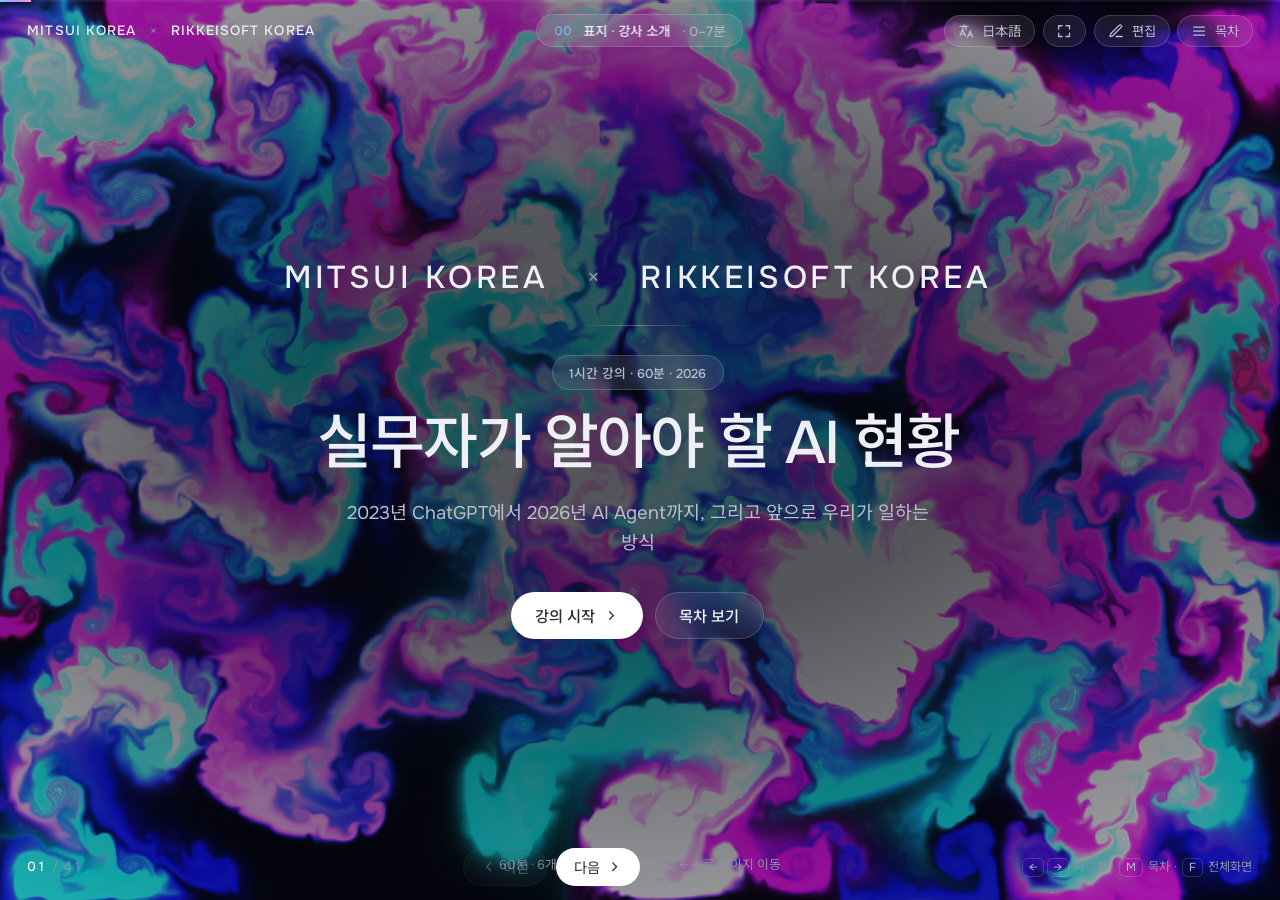
==== ai-briefing.html @ 9f69b319 "Add audience-participation widgets and instructor show-and-tell slides - Warm-up quiz slide (Part 1)" ====
<!DOCTYPE html>
<html lang="ko"><head>
  <meta charset="UTF-8">
  <meta name="viewport" content="width=device-width, initial-scale=1.0, viewport-fit=cover">
  <meta name="theme-color" content="#04050c">
  <title>실무자가 알아야 할 AI 현황 — 미쓰이물산 한국지사</title>

  <link rel="preconnect" href="https://fonts.googleapis.com">
  <link rel="preconnect" href="https://fonts.gstatic.com" crossorigin="">
  <link href="https://fonts.googleapis.com/css2?family=Onest:wght@400;500;600&amp;family=Noto+Sans+KR:wght@300;400;500;700&amp;display=swap" rel="stylesheet">

  <style>
    :root {
      --hero-base:            #04050c;
      --heading:              #eef0f6;
      --body-muted:           #b9becf;
      --body-dim:             #8b91a6;
      --on-media:             #ffffff;
      --action-inverse:       #ffffff;
      --action-inverse-fg:    #2f2f33;
      --glass-fill:           rgba(255,255,255,0.08);
      --glass-soft:           rgba(255,255,255,0.045);
      --glass-border:         rgba(255,255,255,0.16);
      --glass-line:           rgba(255,255,255,0.10);
      --scrim:                rgba(4,5,12,0.46);
      --scrim-strong:         rgba(4,5,12,0.68);
      --scrim-soft:           rgba(4,5,12,0.12);
      --cyan:                 #7cc7ff;
      --violet:               #b39cff;
      --magenta:              #ff9ecb;
      --duration-fast:        150ms;
      --ease-entrance:        cubic-bezier(0.2, 0, 0, 1);
    }

    * { margin: 0; box-sizing: border-box; }

    html {
      /* 해상도와 무관하게 화면 대비 같은 비율로 보이도록 vw 기준.
         1440×810 에서 19.2px, 1920×1080 에서 25.6px — 기존 대비 +20%. */
      font-size: clamp(15px, 1.333333vw, 30px);
      width: 100%;
      height: 100%;
      background: var(--hero-base);
    }

    @media (max-width: 1024px) { html { font-size: 1.875vw; } }
    @media (max-width: 640px)  { html { font-size: 4.32vw; } }

    body {
      height: 100%;
      overflow: hidden;
      background: var(--hero-base);
      color: var(--heading);
      font-family: "Onest", "Noto Sans KR", sans-serif;
      font-weight: 400;
      -webkit-font-smoothing: antialiased;
      text-rendering: optimizeLegibility;
    }

    a { color: inherit; text-decoration: none; }
    button { border: 0; padding: 0; font: inherit; cursor: pointer; background: none; color: inherit; }

    /* ── 유체 이펙트 레이어 : 표지 + 목차에서만 노출 ───────────────── */
    .fx-layer {
      position: fixed;
      inset: 0;
      z-index: 0;
      pointer-events: none;
      opacity: 0;
      transition: opacity 700ms var(--ease-entrance);
    }
    .fx-layer.is-live { opacity: 1; }

    .fluid-canvas { position: absolute; inset: 0; width: 100%; height: 100%; display: block; }

    .scrim {
      position: absolute;
      inset: 0;
      background: radial-gradient(115% 95% at 50% 46%,
        var(--scrim-strong) 0%, var(--scrim-strong) 24%,
        var(--scrim) 52%, var(--scrim-soft) 100%);
    }

    /* ── 덱 / 슬라이드 ─────────────────────────────────────────────── */
    .deck {
      position: fixed;
      inset: 0;
      z-index: 10;
      transition: opacity 400ms var(--ease-entrance), filter 400ms var(--ease-entrance);
    }
    .deck.is-veiled { opacity: 0; pointer-events: none; filter: blur(6px); }

    .slide {
      position: absolute;
      inset: 0;
      display: flex;
      flex-direction: column;
      align-items: center;
      justify-content: center;
      padding: 4rem 2.2rem 4.2rem;
      background: var(--hero-base);
      overflow: hidden;
      opacity: 0;
      visibility: hidden;
      transform: translateY(1.1rem);
      transition:
        opacity 520ms var(--ease-entrance),
        transform 520ms var(--ease-entrance),
        visibility 0ms linear 520ms;
    }
    .slide.is-active {
      opacity: 1;
      visibility: visible;
      transform: none;
      transition-delay: 0ms, 0ms, 0ms;
    }
    .slide.cover { background: transparent; }

    /* ── 파트 간지 ─────────────────────────────────────────────────── */
    .slide.divider-slide {
      background:
        radial-gradient(60% 60% at 50% 38%, rgba(124,199,255,0.10) 0%, transparent 70%),
        var(--hero-base);
    }
    .divider-inner {
      display: flex;
      flex-direction: column;
      align-items: center;
      text-align: center;
      max-width: 46rem;
      position: relative;
    }
    .divider-num {
      position: absolute;
      top: -5.5rem;
      left: 50%;
      transform: translateX(-50%);
      font-size: 11rem;
      font-weight: 600;
      line-height: 1;
      letter-spacing: -0.04em;
      color: transparent;
      -webkit-text-stroke: 1px rgba(124,199,255,0.18);
      pointer-events: none;
      z-index: 0;
      user-select: none;
    }
    .divider-kicker {
      position: relative;
      z-index: 1;
      display: inline-flex;
      align-items: center;
      gap: 0.6rem;
      font-size: 0.85rem;
      font-weight: 500;
      letter-spacing: 0.2em;
      text-transform: uppercase;
      color: var(--cyan);
      margin-bottom: 1.3rem;
    }
    .divider-kicker::before, .divider-kicker::after {
      content: "";
      width: 2.2rem; height: 1px;
      background: linear-gradient(90deg, transparent, var(--cyan));
    }
    .divider-kicker::after { background: linear-gradient(90deg, var(--cyan), transparent); }
    .divider-title {
      position: relative;
      z-index: 1;
      font-size: 3.1rem;
      font-weight: 500;
      line-height: 1.14;
      letter-spacing: -0.02em;
      color: var(--heading);
      margin-bottom: 1.1rem;
    }
    .divider-title em { font-style: normal; color: var(--cyan); }
    .divider-teaser {
      position: relative;
      z-index: 1;
      font-size: 1.14rem;
      line-height: 1.6;
      color: var(--body-muted);
      max-width: 38rem;
      margin-bottom: 2rem;
    }
    .divider-bullets {
      position: relative;
      z-index: 1;
      list-style: none;
      display: flex;
      flex-direction: column;
      gap: 0.65rem;
      margin-bottom: 2.2rem;
    }
    .divider-bullets li {
      display: flex;
      align-items: baseline;
      gap: 0.7rem;
      font-size: 1rem;
      color: var(--body-muted);
      counter-increment: dv;
    }
    .divider-bullets { counter-reset: dv; }
    .divider-bullets li::before {
      content: counter(dv, decimal-leading-zero);
      flex: 0 0 auto;
      font-size: 0.75rem;
      letter-spacing: 0.06em;
      color: var(--cyan);
      opacity: 0.85;
    }
    .divider-time {
      position: relative;
      z-index: 1;
      display: inline-flex;
      align-items: center;
      height: 2rem;
      padding: 0 1.1rem;
      border-radius: 9999px;
      border: 1px solid var(--glass-border);
      background: var(--glass-fill);
      font-size: 0.82rem;
      color: var(--body-dim);
      backdrop-filter: blur(10px);
    }
    @media (max-width: 1024px) {
      .divider-num { font-size: 7rem; top: -3.6rem; }
      .divider-title { font-size: 2.1rem; }
    }

    .slide-bg {
      position: absolute;
      inset: -2%;
      background-size: cover;
      background-position: center;
      filter: grayscale(0.4) saturate(0.75) contrast(1.05) brightness(0.9);
      opacity: 0;
      transform: scale(1.06);
      transition: opacity 1200ms var(--ease-entrance), transform 9s linear;
    }
    .is-active .slide-bg { opacity: 0.3; transform: scale(1); }

    .slide-veil {
      position: absolute;
      inset: 0;
      background:
        linear-gradient(100deg, rgba(4,5,12,0.96) 0%, rgba(4,5,12,0.86) 42%, rgba(4,5,12,0.62) 100%),
        radial-gradient(120% 90% at 50% 50%, rgba(4,5,12,0.15) 0%, rgba(4,5,12,0.8) 100%);
    }

    .slide-inner {
      position: relative;
      z-index: 3;
      width: 100%;
      max-width: 84rem;
      max-height: 100%;
      overflow-y: auto;
      overflow-x: hidden;
      scrollbar-width: thin;
      scrollbar-color: rgba(255,255,255,0.18) transparent;
      padding-right: 0.25rem;
    }
    .slide-inner::-webkit-scrollbar { width: 5px; }
    .slide-inner::-webkit-scrollbar-thumb { background: rgba(255,255,255,0.16); border-radius: 99px; }

    .is-active .slide-inner > * { animation: rise 620ms var(--ease-entrance) backwards; }
    .is-active .slide-inner > *:nth-child(1) { animation-delay: 60ms; }
    .is-active .slide-inner > *:nth-child(2) { animation-delay: 130ms; }
    .is-active .slide-inner > *:nth-child(3) { animation-delay: 200ms; }
    .is-active .slide-inner > *:nth-child(4) { animation-delay: 265ms; }
    .is-active .slide-inner > *:nth-child(5) { animation-delay: 325ms; }
    .is-active .slide-inner > *:nth-child(6) { animation-delay: 380ms; }
    @keyframes rise { from { opacity: 0; transform: translateY(1.1rem); } to { opacity: 1; transform: none; } }

    /* split layout */
    .slide-inner.is-split {
      display: grid;
      grid-template-columns: 1.15fr 0.85fr;
      gap: 3rem;
      align-items: center;
    }
    .col-fig {
      position: relative;
      border-radius: 1.1rem;
      overflow: hidden;
      border: 1px solid var(--glass-border);
      background: var(--glass-soft);
    }
    .col-fig img {
      display: block;
      width: 100%;
      height: 20rem;
      object-fit: cover;
      filter: grayscale(0.35) saturate(0.8) contrast(1.05);
    }
    .col-fig figcaption {
      position: absolute;
      left: 0; right: 0; bottom: 0;
      padding: 1.4rem 1.2rem 0.95rem;
      font-size: 0.78rem;
      letter-spacing: 0.02em;
      color: var(--body-muted);
      background: linear-gradient(180deg, rgba(4,5,12,0) 0%, rgba(4,5,12,0.92) 62%);
    }


    /* ── 실사진 패널 ────────────────────────────────────────────────
       각 슬라이드의 img 슬롯은 사용자가 편집 모드에서 직접 업로드하는
       고화질 실사진으로 채워진다. 업로드 전에는 빈 플레이스홀더로 남는다. */
    .photo-host {
      position: relative;
      overflow: hidden;
      background:
        radial-gradient(circle at 50% 45%, rgba(124,199,255,0.10), transparent 35%),
        radial-gradient(circle at 70% 30%, rgba(179,156,255,0.08), transparent 28%),
        #050812;
    }
    .photo-panel {
      width: 100%;
      height: 20rem;
      min-height: 15rem;
    }
    /* bg 모드에서는 호스트 자체가 슬라이드 전체(inset:0)와 정확히 맞아야
       업로드/삭제 버튼이 화면 안쪽에 위치한다. 살짝 확대해 천천히 줌아웃
       하는 효과는 별도의 내부 .photo-frame 레이어에만 적용한다.
       (photo-bg 자체에는 opacity(1이 아닌 값)를 주지 않는다 — opacity!=1 은
       새 stacking context 를 만들어 버튼의 z-index 가 slide-veil 아래로
       갇히기 때문이다.) */
    .photo-bg {
      position: absolute;
      inset: 0;
      pointer-events: none;
    }
    .photo-frame {
      position: absolute;
      inset: -2%;
      transform: scale(1.06);
      transition: transform 9s linear;
      filter: saturate(0.92) contrast(1.03);
    }
    .is-active .photo-bg .photo-frame { transform: scale(1); }
    .photo-img {
      position: absolute;
      inset: 0;
      width: 100%;
      height: 100%;
      display: block;
      object-fit: cover;
      opacity: 0;
      transition: opacity 500ms var(--ease-entrance);
    }
    .photo-panel.has-photo .photo-img { opacity: 1; }
    .photo-bg .photo-img { transition: opacity 1200ms var(--ease-entrance); }
    .is-active .photo-bg.has-photo .photo-img { opacity: 0.34; }
    .photo-panel::after {
      content: "";
      position: absolute;
      inset: 0;
      z-index: 3;
      pointer-events: none;
      background:
        linear-gradient(180deg, rgba(4,5,12,0.04), rgba(4,5,12,0.18)),
        radial-gradient(70% 60% at 50% 42%, transparent 35%, rgba(3,5,11,0.42) 100%);
    }
    .photo-placeholder {
      position: absolute;
      inset: 0;
      z-index: 1;
      display: none;
      align-items: center;
      justify-content: center;
      color: rgba(225,232,245,0.3);
      font-size: 0.78rem;
      letter-spacing: 0.04em;
      text-align: center;
      padding: 1rem;
    }
    .is-editing .photo-placeholder { display: flex; }
    .has-photo .photo-placeholder { display: none; }
    .photo-upload-btn {
      position: absolute;
      z-index: 5;
      right: 0.7rem;
      top: 0.65rem;
      display: none;
      align-items: center;
      gap: 0.4rem;
      padding: 0.4rem 0.7rem;
      border-radius: 999px;
      border: 1px solid rgba(255,255,255,0.18);
      background: rgba(4,7,14,0.68);
      color: rgba(238,242,250,0.92);
      font-size: 0.68rem;
      letter-spacing: 0.03em;
      backdrop-filter: blur(9px);
      pointer-events: auto;
      cursor: pointer;
    }
    .photo-upload-btn:hover { background: rgba(124,199,255,0.28); border-color: rgba(124,199,255,0.5); }
    .is-editing .photo-upload-btn { display: inline-flex; }
    .photo-remove-btn {
      position: absolute;
      z-index: 5;
      right: 0.7rem;
      top: 2.55rem;
      display: none;
      padding: 0.4rem 0.7rem;
      border-radius: 999px;
      border: 1px solid rgba(255,120,120,0.3);
      background: rgba(20,4,4,0.6);
      color: rgba(255,180,180,0.92);
      font-size: 0.68rem;
      backdrop-filter: blur(9px);
      cursor: pointer;
      pointer-events: auto;
    }
    .photo-remove-btn:hover { background: rgba(255,90,90,0.28); }
    .is-editing .photo-host.has-photo .photo-remove-btn { display: inline-flex; }

    /* bg 모드는 슬라이드 전체를 덮으므로, 버튼을 상단바/하단바와 겹치지
       않는 위치로 내린다 */
    .photo-bg .photo-upload-btn { top: auto; bottom: 5.4rem; }
    .photo-bg .photo-remove-btn { top: auto; bottom: 3.3rem; }
    @media (max-width: 1024px) {
      .photo-panel { height: 15rem; }
    }

    /* ── 편집 스탬프 — 이 슬라이드가 언제 · 누구에 의해 수정됐는지 ─── */
    .edit-stamp {
      position: absolute;
      right: 1.3rem;
      top: 4.6rem;
      z-index: 20;
      font-size: 0.66rem;
      font-weight: 600;
      letter-spacing: 0.01em;
      color: #ff5a6a;
      background: rgba(20,4,6,0.55);
      border: 1px solid rgba(255,90,106,0.4);
      border-radius: 999px;
      padding: 0.28rem 0.65rem;
      pointer-events: none;
      white-space: nowrap;
    }
    .slide.cover .edit-stamp { top: 4.6rem; right: 1.8rem; }

    /* ── 타이포 / 블록 ─────────────────────────────────────────────── */
    .kicker {
      display: inline-flex;
      align-items: center;
      gap: 0.55rem;
      font-size: 0.78rem;
      font-weight: 500;
      letter-spacing: 0.16em;
      text-transform: uppercase;
      color: var(--cyan);
      margin-bottom: 0.9rem;
    }
    .kicker::before {
      content: "";
      width: 1.6rem; height: 1px;
      background: linear-gradient(90deg, var(--cyan), transparent);
    }

    .s-title {
      font-size: 2.7rem;
      font-weight: 500;
      line-height: 1.16;
      letter-spacing: -0.02em;
      margin-bottom: 0.9rem;
    }
    .s-title em { font-style: normal; color: var(--cyan); }

    .lead {
      font-size: 1.12rem;
      line-height: 1.6;
      color: var(--body-muted);
      max-width: 58rem;
      margin-bottom: 1.7rem;
    }

    .quote {
      border-left: 2px solid var(--violet);
      padding: 0.35rem 0 0.35rem 1.2rem;
      font-size: 1.25rem;
      line-height: 1.55;
      color: var(--heading);
      margin: 1.4rem 0;
      max-width: 60rem;
    }
    .quote small { display: block; margin-top: 0.5rem; font-size: 0.88rem; color: var(--body-dim); }

    .grid { display: grid; gap: 1rem; }
    .g2 { grid-template-columns: repeat(2, 1fr); }
    .g3 { grid-template-columns: repeat(3, 1fr); }
    .g4 { grid-template-columns: repeat(4, 1fr); }
    .g5 { grid-template-columns: repeat(5, 1fr); }

    .card {
      border: 1px solid var(--glass-line);
      background: var(--glass-soft);
      border-radius: 0.9rem;
      padding: 1.15rem 1.25rem 1.25rem;
      backdrop-filter: blur(8px);
      -webkit-backdrop-filter: blur(8px);
    }
    .card h4 {
      font-size: 1rem;
      font-weight: 600;
      letter-spacing: -0.005em;
      margin-bottom: 0.65rem;
      color: var(--heading);
      display: flex;
      align-items: baseline;
      gap: 0.5rem;
    }
    .card h4 b {
      font-size: 0.72rem;
      font-weight: 500;
      letter-spacing: 0.1em;
      color: var(--violet);
    }
    .card ul { list-style: none; padding: 0; }
    .card li {
      position: relative;
      padding-left: 0.78rem;
      font-size: 0.93rem;
      line-height: 1.7;
      color: var(--body-muted);
    }
    .card li::before {
      content: "";
      position: absolute;
      left: 0; top: 0.72em;
      width: 3px; height: 3px;
      border-radius: 50%;
      background: rgba(255,255,255,0.35);
    }
    .card p { font-size: 0.93rem; line-height: 1.66; color: var(--body-muted); }

    .card.accent-c { border-color: rgba(124,199,255,0.3); background: rgba(124,199,255,0.055); }
    .card.accent-v { border-color: rgba(179,156,255,0.3); background: rgba(179,156,255,0.055); }
    .card.accent-m { border-color: rgba(255,158,203,0.28); background: rgba(255,158,203,0.05); }
    .card.accent-c h4 b { color: var(--cyan); }
    .card.accent-m h4 b { color: var(--magenta); }

    .chips { display: flex; flex-wrap: wrap; gap: 0.55rem; margin-bottom: 1.4rem; }
    .chip {
      border: 1px solid var(--glass-border);
      background: var(--glass-fill);
      border-radius: 99px;
      padding: 0.48rem 1rem;
      font-size: 0.9rem;
      color: var(--body-muted);
      backdrop-filter: blur(10px);
      -webkit-backdrop-filter: blur(10px);
    }

    .flow { display: flex; flex-wrap: wrap; align-items: center; gap: 0.5rem; margin: 0.65rem 0 1.35rem; }
    .flow span {
      border: 1px solid var(--glass-line);
      background: var(--glass-soft);
      border-radius: 0.5rem;
      padding: 0.48rem 0.9rem;
      font-size: 0.9rem;
      color: var(--heading);
      white-space: nowrap;
    }
    .flow span:last-child { border-color: rgba(124,199,255,0.4); color: var(--cyan); }
    .flow span:not(:last-child)::after {
      content: "→";
      display: inline-block;
      margin: 0 -0.35rem 0 0.7rem;
      color: var(--body-dim);
    }

    .steps { list-style: none; padding: 0; counter-reset: st; display: grid; gap: 0.5rem; }
    .steps.two { grid-template-columns: 1fr 1fr; column-gap: 1.8rem; }
    .steps li {
      counter-increment: st;
      display: flex;
      gap: 0.8rem;
      align-items: baseline;
      font-size: 0.97rem;
      line-height: 1.6;
      color: var(--body-muted);
    }
    .steps li::before {
      content: counter(st, decimal-leading-zero);
      flex: 0 0 auto;
      font-size: 0.75rem;
      letter-spacing: 0.08em;
      color: var(--cyan);
      opacity: 0.85;
    }
    .steps li b { color: var(--heading); font-weight: 500; }

    table { width: 100%; border-collapse: collapse; font-size: 0.92rem; }
    thead th {
      text-align: left;
      font-size: 0.72rem;
      font-weight: 500;
      letter-spacing: 0.13em;
      text-transform: uppercase;
      color: var(--body-dim);
      padding: 0 0.7rem 0.6rem;
      border-bottom: 1px solid var(--glass-border);
      white-space: nowrap;
    }
    tbody td {
      padding: 0.66rem 0.75rem;
      border-bottom: 1px solid rgba(255,255,255,0.06);
      color: var(--body-muted);
      line-height: 1.5;
      vertical-align: top;
    }
    tbody tr td:first-child { color: var(--heading); font-weight: 500; white-space: nowrap; }
    tbody tr:hover td { background: rgba(255,255,255,0.025); }
    .t-num { text-align: right; font-variant-numeric: tabular-nums; }

    .bars { display: grid; gap: 0.65rem; }
    .bar { display: grid; grid-template-columns: 14rem 1fr 2.8rem; align-items: center; gap: 1rem; }
    .bar span { font-size: 0.93rem; color: var(--body-muted); }
    .bar .bar-v { text-align: right; font-variant-numeric: tabular-nums; color: var(--heading); font-size: 0.87rem; }
    .bar-t { height: 6px; border-radius: 99px; background: rgba(255,255,255,0.08); overflow: hidden; }
    .bar-t i {
      display: block; height: 100%; border-radius: 99px;
      background: linear-gradient(90deg, var(--cyan), var(--violet));
      transform-origin: left;
      animation: grow 900ms var(--ease-entrance) both 260ms;
    }
    @keyframes grow { from { transform: scaleX(0); } to { transform: scaleX(1); } }

    .dots { display: inline-flex; gap: 3px; }
    .dots i { width: 5px; height: 5px; border-radius: 50%; background: rgba(255,255,255,0.15); }
    .dots i.on { background: var(--cyan); }

    .era {
      display: grid;
      grid-template-columns: repeat(4, 1fr);
      gap: 0.9rem;
      position: relative;
      padding-top: 1.6rem;
    }
    .era::before {
      content: "";
      position: absolute; top: 0.55rem; left: 0; right: 0; height: 1px;
      background: linear-gradient(90deg, rgba(124,199,255,0.15), rgba(179,156,255,0.55), rgba(255,158,203,0.35));
    }
    .era > div { position: relative; }
    .era > div::before {
      content: "";
      position: absolute; top: -1.32rem; left: 0.9rem;
      width: 7px; height: 7px; border-radius: 50%;
      background: var(--hero-base);
      border: 1.5px solid var(--violet);
    }
    .era .yr { font-size: 1.75rem; font-weight: 500; letter-spacing: -0.02em; }
    .era .tg { font-size: 0.76rem; letter-spacing: 0.16em; color: var(--cyan); margin: 0.15rem 0 0.6rem; }
    .era p { font-size: 0.88rem; line-height: 1.55; color: var(--body-muted); }
    .era p b { color: var(--heading); font-weight: 500; }

    /* 전망 구간 — 사실이 아니라 Scenario임을 시각적으로 구분 */
    .era.is-forecast::before {
      background: linear-gradient(90deg, rgba(179,156,255,0.4), rgba(255,158,203,0.35), rgba(255,255,255,0.06));
    }
    .era.is-forecast > div::before { border-color: var(--magenta); border-style: dashed; }
    .era.is-forecast .yr { color: var(--body-muted); }
    .era.is-forecast .tg { color: var(--magenta); }

    .era-label {
      display: flex; align-items: center; gap: 0.7rem;
      font-size: 0.76rem; letter-spacing: 0.14em; text-transform: uppercase;
      color: var(--body-dim);
      margin: 1.25rem 0 0;
    }
    .era-label::after { content: ""; flex: 1; height: 1px; background: rgba(255,255,255,0.09); }
    .era-label b { color: var(--heading); font-weight: 500; letter-spacing: 0.06em; }

    .kv { display: grid; grid-template-columns: auto 1fr; gap: 0.45rem 1.3rem; font-size: 0.95rem; }
    .kv dt { color: var(--body-dim); white-space: nowrap; }
    .kv dd { color: var(--heading); margin: 0; line-height: 1.55; }

    .note { font-size: 0.83rem; color: var(--body-dim); margin-top: 1.05rem; line-height: 1.6; }

    /* 하루 일과 타임라인 */
    .day { list-style: none; padding: 0; margin: 0; display: grid; gap: 0.62rem; position: relative; }
    .day::before {
      content: "";
      position: absolute; left: 2px; top: 0.5rem; bottom: 0.5rem;
      width: 1px;
      background: linear-gradient(180deg, rgba(124,199,255,0.5), rgba(179,156,255,0.35), transparent);
    }
    .day li {
      display: grid;
      grid-template-columns: 4.4rem 1fr;
      gap: 1.15rem;
      align-items: baseline;
      position: relative;
      padding-left: 1.3rem;
    }
    .day li::before {
      content: "";
      position: absolute; left: 0; top: 0.55em;
      width: 5px; height: 5px; border-radius: 50%;
      background: var(--cyan);
    }
    .day time { font-size: 0.9rem; color: var(--cyan); font-variant-numeric: tabular-nums; letter-spacing: 0.03em; }
    .day li > div > b { display: block; font-weight: 500; color: var(--heading); font-size: 1rem; line-height: 1.4; }
    .day span { display: block; font-size: 0.9rem; color: var(--body-muted); line-height: 1.6; margin-top: 0.12rem; }
    .day span b { display: inline; font-weight: 500; color: var(--heading); }

    /* 통계 타일 */
    .stats { display: grid; grid-template-columns: repeat(4, 1fr); gap: 1rem; }
    .stat {
      border: 1px solid var(--glass-line);
      background: var(--glass-soft);
      border-radius: 0.9rem;
      padding: 1.2rem 1.2rem 1.1rem;
    }
    .stat .n {
      font-size: 2.8rem; font-weight: 500; letter-spacing: -0.03em; line-height: 1;
      color: var(--heading); font-variant-numeric: tabular-nums;
    }
    .stat .n small { font-size: 1.25rem; margin-left: 0.08rem; color: var(--body-muted); }
    .stat .l { font-size: 0.98rem; color: var(--heading); margin-top: 0.65rem; line-height: 1.4; }
    .stat .d { font-size: 0.85rem; color: var(--body-muted); margin-top: 0.32rem; line-height: 1.5; }
    .stat.hi { border-color: rgba(124,199,255,0.35); background: rgba(124,199,255,0.06); }
    .stat.hi .n { color: var(--cyan); }
    .stat.warn { border-color: rgba(255,158,203,0.32); background: rgba(255,158,203,0.05); }
    .stat.warn .n { color: var(--magenta); }

    /* 도입 → 확산 깔때기 */
    .funnel { display: grid; gap: 0.55rem; }
    .fn-row { display: grid; grid-template-columns: 5.2rem 1fr; gap: 1.1rem; align-items: center; }
    .fn-row .fn-v {
      font-size: 1.45rem; font-weight: 500; text-align: right;
      color: var(--heading); font-variant-numeric: tabular-nums;
    }
    .fn-bar {
      position: relative; height: 2.5rem; border-radius: 0.5rem;
      background: rgba(255,255,255,0.05); display: flex; align-items: center; overflow: hidden;
    }
    .fn-bar i {
      position: absolute; top: 0; bottom: 0; left: 0;
      border-radius: 0.5rem;
      background: linear-gradient(90deg, rgba(124,199,255,0.4), rgba(179,156,255,0.18));
      transform-origin: left;
      animation: grow 900ms var(--ease-entrance) both 220ms;
    }
    .fn-bar span { position: relative; padding: 0 1rem; font-size: 0.94rem; color: var(--heading); }
    .fn-row.last .fn-v { color: var(--magenta); }
    .fn-row.last .fn-bar i { background: linear-gradient(90deg, rgba(255,158,203,0.45), rgba(255,158,203,0.12)); }

    .src { font-size: 0.79rem; color: var(--body-dim); margin-top: 1.05rem; line-height: 1.65; }
    .src b { color: var(--body-muted); font-weight: 400; }

    /* 법령 위계 ↔ 문서 위계 사다리 */
    .ladder { display: grid; gap: 0.5rem; }
    .ladder-row {
      display: grid;
      grid-template-columns: 7.5rem 1fr 17rem;
      gap: 1.2rem;
      align-items: center;
      padding: 0.7rem 1rem;
      border: 1px solid var(--glass-line);
      border-left: 2px solid var(--glass-border);
      border-radius: 0.6rem;
      background: var(--glass-soft);
    }
    .ladder-row .lv {
      display: flex; align-items: baseline; gap: 0.5rem;
      font-size: 0.98rem; font-weight: 500; color: var(--heading);
      white-space: nowrap;
    }
    .ladder-row .lv i { font-style: normal; font-size: 0.7rem; letter-spacing: 0.1em; color: var(--body-dim); }
    .ladder-row .ds { font-size: 0.9rem; line-height: 1.5; color: var(--body-muted); }
    .ladder-row .ds b { color: var(--heading); font-weight: 500; }
    .ladder-row .pt {
      font-family: ui-monospace, SFMono-Regular, Menlo, Consolas, monospace;
      font-size: 0.8rem; color: var(--cyan);
      white-space: nowrap; overflow: hidden; text-overflow: ellipsis;
    }
    .ladder-row.l1 { border-left-color: var(--cyan); }
    .ladder-row.l2 { border-left-color: var(--violet); }
    .ladder-row.l3 { border-left-color: var(--magenta); }
    .ladder-row.l4 { border-left-color: rgba(255,255,255,0.3); }
    .ladder-row.l5 { border-left-color: rgba(255,255,255,0.18); }

    /* 폴더 트리 */
    .tree { display: grid; gap: 0.1rem; }
    .tree-row { display: grid; grid-template-columns: 27rem 1fr; gap: 1.2rem; align-items: baseline; }
    .tree-row code {
      font-family: ui-monospace, SFMono-Regular, Menlo, Consolas, monospace;
      font-size: 0.85rem;
      line-height: 1.5;
      white-space: pre;
      color: var(--body-muted);
    }
    .tree-row code b { color: var(--heading); font-weight: 500; }
    .tree-row code u { text-decoration: none; color: var(--cyan); }
    .tree-row em {
      font-style: normal;
      font-size: 0.85rem;
      line-height: 1.5;
      color: var(--body-dim);
    }
    .tree-row em b { color: var(--violet); font-weight: 500; }
    /* 계층 사이 여백 줄 — 높이만 살짝 준다 */
    .tree-row.sp code, .tree-row.sp em { line-height: 0.7; }

    /* 강사 소개 */
    .bio { display: grid; grid-template-columns: 0.88fr 1.32fr; gap: 1.85rem; align-items: stretch; }
    .bio-profile { min-width: 0; display: flex; flex-direction: column; }
    .bio-content { min-width: 0; display: flex; flex-direction: column; justify-content: center; }
    .bio-name { font-size: 2.6rem; font-weight: 500; letter-spacing: -0.025em; line-height: 1.1; }
    .bio-name small { display: block; font-size: 1rem; font-weight: 400; letter-spacing: 0.08em; color: var(--cyan); margin-top: 0.5rem; }
    .bio-role { font-size: 1.05rem; color: var(--body-muted); line-height: 1.6; margin: 0.8rem 0 1.05rem; }

    /* 강사 흑백 프로필 1장 — HTML 내부 Base64 임베딩, 외부 이미지 파일 불필요 */
    .bio-photos {
      display: block;
      width: 100%;
      height: 39.5rem;
      margin: 0;
    }
    .bio-photo {
      position: relative;
      width: 100%;
      height: 100%;
      min-width: 0;
      overflow: hidden;
      border-radius: 0;
      border: none;
      background: transparent;
      display: flex;
      align-items: flex-start;
      justify-content: flex-start;
    }
    .bio-photo::after {
      display: none;
    }
    .bio-photo img {
      display: block;
      width: 100%;
      height: 100%;
      max-width: none;
      max-height: none;
      object-fit: contain;
      object-position: center top;
      filter: grayscale(1) contrast(1.035);
      transition: transform 700ms var(--ease-entrance), filter 700ms var(--ease-entrance);
    }
    .slide.is-active .bio-photo:hover img { transform: scale(1.025); filter: grayscale(1) contrast(1.06); }
    .bio-aside {
      padding: 0.95rem 1rem 1rem;
      border-radius: 1rem;
      background: linear-gradient(180deg, rgba(255,255,255,0.07), rgba(255,255,255,0.035));
    }
    .bio-aside-kicker {
      font-size: 0.78rem;
      letter-spacing: 0.12em;
      text-transform: uppercase;
      color: var(--cyan);
      margin-bottom: 0.55rem;
    }
    .bio-facts {
      display: grid;
      grid-template-columns: repeat(2, minmax(0, 1fr));
      gap: 0.55rem;
    }
    .bio-fact {
      padding: 0.7rem 0.8rem;
      border: 1px solid rgba(255,255,255,0.08);
      border-radius: 0.85rem;
      background: rgba(10,12,22,0.32);
      min-height: 4.35rem;
    }
    .bio-fact strong {
      display: block;
      font-size: 0.94rem;
      color: var(--heading);
      margin-bottom: 0.32rem;
      letter-spacing: -0.01em;
    }
    .bio-fact span {
      display: block;
      font-size: 0.78rem;
      line-height: 1.45;
      color: var(--body-muted);
    }

    /* Slide 18: layered visual graphic */
    .layer-visual {
      position: relative;
      min-height: 25rem;
      display: flex;
      flex-direction: column;
      justify-content: space-between;
      padding: 1rem 0.35rem 0.6rem;
      background:
        radial-gradient(circle at 50% 0%, rgba(120, 215, 255, 0.10), transparent 34%),
        linear-gradient(180deg, rgba(255,255,255,0.035), rgba(255,255,255,0.015));
    }
    .layer-visual::before {
      content: "";
      position: absolute;
      inset: 0.85rem 0.45rem auto 0.45rem;
      height: 5rem;
      border-radius: 1.1rem;
      background: radial-gradient(circle at 50% 50%, rgba(195, 236, 255, 0.12), transparent 70%);
      pointer-events: none;
      filter: blur(8px);
    }
    .layer-stack-graphic {
      position: relative;
      z-index: 1;
      display: flex;
      flex-direction: column;
      align-items: center;
      gap: 0.55rem;
    }
    .layer-band {
      position: relative;
      display: grid;
      grid-template-columns: 2.2rem 1fr;
      gap: 0.8rem;
      align-items: center;
      min-height: 3.42rem;
      padding: 0.78rem 1rem 0.72rem;
      border-radius: 1rem;
      border: 1px solid rgba(255,255,255,0.11);
      background: linear-gradient(180deg, rgba(227,241,255,0.12), rgba(10,14,24,0.72));
      clip-path: polygon(5% 0, 95% 0, 100% 100%, 0 100%);
      box-shadow: 0 12px 24px rgba(0,0,0,0.18);
      overflow: hidden;
    }
    .layer-band::after {
      content: "";
      position: absolute;
      left: 0;
      right: 0;
      top: 0;
      height: 46%;
      background: linear-gradient(180deg, rgba(255,255,255,0.12), transparent);
      pointer-events: none;
    }
    .layer-band.lv1 { width: 62%; }
    .layer-band.lv2 { width: 72%; }
    .layer-band.lv3 { width: 82%; }
    .layer-band.lv4 { width: 91%; }
    .layer-band.lv5 { width: 100%; }
    .layer-band-step {
      position: relative;
      z-index: 1;
      width: 1.6rem;
      height: 1.6rem;
      display: grid;
      place-items: center;
      border-radius: 999px;
      font-size: 0.68rem;
      font-weight: 700;
      color: #07121d;
      background: linear-gradient(180deg, #eef9ff, #a2ebff);
      box-shadow: 0 0 0 1px rgba(255,255,255,0.18);
    }
    .layer-band-copy {
      position: relative;
      z-index: 1;
      display: block;
    }
    .layer-band-copy b {
      display: block;
      color: var(--heading);
      font-size: 0.92rem;
      line-height: 1.15;
      margin-bottom: 0.12rem;
    }
    .layer-band-copy small {
      display: block;
      color: var(--body-muted);
      font-size: 0.73rem;
      line-height: 1.35;
    }
    .layer-band.tone-a { background: linear-gradient(180deg, rgba(182,231,255,0.16), rgba(10,14,24,0.74)); }
    .layer-band.tone-b { background: linear-gradient(180deg, rgba(255,255,255,0.12), rgba(10,14,24,0.74)); }
    .layer-band.tone-c { background: linear-gradient(180deg, rgba(160,210,255,0.16), rgba(10,14,24,0.74)); }
    .layer-graphic-note {
      position: relative;
      z-index: 1;
      margin-top: 0.85rem;
      padding: 0.9rem 1rem;
      border: 1px solid rgba(255,255,255,0.08);
      border-radius: 0.95rem;
      background: rgba(9,12,22,0.34);
    }
    .layer-badges {
      display: flex;
      flex-wrap: wrap;
      gap: 0.45rem;
      margin-bottom: 0.62rem;
    }
    .layer-badge {
      padding: 0.38rem 0.65rem;
      border-radius: 999px;
      border: 1px solid rgba(255,255,255,0.08);
      background: rgba(255,255,255,0.05);
      color: var(--body-muted);
      font-size: 0.71rem;
      line-height: 1.2;
    }
    .layer-graphic-note p {
      margin: 0;
      font-size: 0.81rem;
      line-height: 1.55;
      color: var(--body);
    }

    .tool-atlas {
      display: grid;
      grid-template-columns: repeat(2, minmax(0, 1fr));
      gap: 0.9rem;
    }
    .tool-section {
      padding: 0.9rem 0.95rem;
      border: 1px solid rgba(255,255,255,0.08);
      border-radius: 1rem;
      background: linear-gradient(180deg, rgba(255,255,255,0.04), rgba(255,255,255,0.015));
      box-shadow: 0 10px 24px rgba(0,0,0,0.16);
    }
    .tool-section h4 {
      margin: 0 0 0.72rem;
      font-size: 0.98rem;
      color: var(--heading);
      letter-spacing: -0.01em;
    }
    .tool-tiles {
      display: grid;
      grid-template-columns: repeat(2, minmax(0, 1fr));
      gap: 0.56rem;
    }
    .tool-tile {
      display: flex;
      align-items: flex-start;
      gap: 0.65rem;
      min-width: 0;
      padding: 0.62rem 0.68rem;
      border-radius: 0.88rem;
      border: 1px solid rgba(255,255,255,0.07);
      background: rgba(8, 12, 24, 0.52);
    }
    .tool-logo {
      flex: 0 0 2.05rem;
      width: 2.05rem;
      height: 2.05rem;
      display: grid;
      place-items: center;
      border-radius: 0.68rem;
      font-size: 0.72rem;
      font-weight: 800;
      letter-spacing: 0.02em;
      color: #04111d;
      background: linear-gradient(180deg, color-mix(in srgb, var(--tool, #98d8ff) 96%, white 4%), color-mix(in srgb, var(--tool, #98d8ff) 76%, #062235 24%));
      box-shadow: inset 0 0 0 1px rgba(255,255,255,0.22), 0 8px 18px color-mix(in srgb, var(--tool, #98d8ff) 28%, transparent 72%);
    }
    .tool-meta { min-width: 0; }
    .tool-meta b {
      display: block;
      color: var(--heading);
      font-size: 0.84rem;
      line-height: 1.18;
      margin-bottom: 0.14rem;
    }
    .tool-meta small {
      display: block;
      color: var(--body-muted);
      font-size: 0.71rem;
      line-height: 1.32;
    }

    /* 행이 많은 슬라이드용 밀도 조정 */
    .compact tbody td { padding: 0.44rem 0.7rem; }
    .compact .quote { margin: 0.9rem 0 0.2rem; font-size: 1.08rem; }
    .compact .lead { margin-bottom: 1.15rem; }
    .compact .day { gap: 0.42rem; }
    .compact .day li > div > b { font-size: 0.95rem; }
    .compact .day span { font-size: 0.87rem; line-height: 1.5; }
    .compact .card { padding: 0.95rem 1.1rem 1rem; }
    .compact .card li { line-height: 1.6; }
    .compact .grid { gap: 0.8rem; }
    .compact .note { margin-top: 0.8rem; }

    /* 내용이 적은 슬라이드용 — 카드를 키워 여백을 줄인다 */
    .roomy .grid { gap: 1.2rem; }
    .roomy .card { padding: 1.5rem 1.6rem 1.6rem; }
    .roomy .card h4 { font-size: 1.18rem; margin-bottom: 0.85rem; }
    .roomy .card h4 b { font-size: 0.8rem; }
    .roomy .card p { font-size: 1.06rem; line-height: 1.75; }
    .roomy .card li { font-size: 1.06rem; line-height: 1.85; padding-left: 0.9rem; }
    .roomy .chip { font-size: 1.02rem; padding: 0.58rem 1.15rem; }
    .roomy .chips { gap: 0.65rem; margin-bottom: 1.7rem; }
    .roomy .quote { font-size: 1.4rem; }
    .roomy .flow span { font-size: 1rem; padding: 0.56rem 1.05rem; }

    /* ── 표지 ──────────────────────────────────────────────────────── */
    .cover .slide-inner { max-width: 58rem; text-align: center; overflow: visible; }
    .cover .slide-inner > * { animation: none !important; }

    .cover .lockup-lg {
      position: relative;
      padding-bottom: 1.6rem;
      margin-bottom: 1.7rem;
      opacity: 0;
      transform: translateY(1rem);
      transition: opacity 700ms var(--ease-entrance) 120ms, transform 700ms var(--ease-entrance) 120ms;
    }
    .cover .lockup-lg::after {
      content: "";
      position: absolute; left: 50%; bottom: 0;
      transform: translateX(-50%);
      width: 7rem; height: 1px;
      background: linear-gradient(90deg, transparent, rgba(255,255,255,0.3), transparent);
    }
    .cover.is-ready .lockup-lg { opacity: 1; transform: none; }
    .badge {
      display: inline-flex;
      align-items: center;
      border-radius: 9999px;
      border: 1px solid var(--glass-border);
      background: var(--glass-fill);
      padding: 0.42rem 0.95rem;
      font-size: 0.75rem;
      font-weight: 500;
      color: var(--body-muted);
      backdrop-filter: blur(12px);
      -webkit-backdrop-filter: blur(12px);
      opacity: 0;
      transform: translateY(1.25rem);
      transition: opacity 700ms var(--ease-entrance) 260ms, transform 700ms var(--ease-entrance) 260ms;
    }
    .cover.is-ready .badge { opacity: 1; transform: none; }

    .cover h1 {
      margin: 1.2rem auto 0;
      max-width: 50rem;
      font-size: 3.5rem;
      font-weight: 500;
      line-height: 1.12;
      letter-spacing: -0.03em;
    }
    .cover .subline {
      margin: 1.3rem auto 0;
      max-width: 36rem;
      font-size: 1.08rem;
      line-height: 1.6;
      color: var(--body-muted);
    }
    .word { display: inline-block; opacity: 0; will-change: transform, opacity; }
    .cover h1 .word {
      transform: translateY(26px);
      transition: opacity 720ms cubic-bezier(0.215,0.61,0.355,1), transform 720ms cubic-bezier(0.215,0.61,0.355,1);
    }
    .cover .subline .word {
      transform: translateY(14px);
      transition: opacity 600ms cubic-bezier(0.215,0.61,0.355,1), transform 600ms cubic-bezier(0.215,0.61,0.355,1);
    }
    .cover.is-ready .word { opacity: 1; transform: none; }

    .cta-row {
      margin-top: 2rem;
      display: flex;
      justify-content: center;
      gap: 0.7rem;
      opacity: 0;
      transform: translateY(1.25rem);
      transition: opacity 700ms var(--ease-entrance) 1400ms, transform 700ms var(--ease-entrance) 1400ms;
    }
    .cover.is-ready .cta-row { opacity: 1; transform: none; }

    .pill-button {
      display: inline-flex;
      align-items: center;
      justify-content: center;
      gap: 0.5rem;
      height: 2.75rem;
      border-radius: 9999px;
      background: var(--action-inverse);
      padding: 0 1.4rem;
      font-size: 0.9rem;
      font-weight: 500;
      color: var(--action-inverse-fg);
      transition: background var(--duration-fast) var(--ease-entrance);
    }
    .pill-button:hover { background: rgba(255,255,255,0.85); }
    .pill-button.ghost {
      background: var(--glass-fill);
      border: 1px solid var(--glass-border);
      color: var(--heading);
      backdrop-filter: blur(12px);
      -webkit-backdrop-filter: blur(12px);
    }
    .pill-button.ghost:hover { background: rgba(255,255,255,0.14); }

    .cover-meta {
      position: absolute;
      inset-inline: 0; bottom: 0;
      z-index: 5;
      display: flex;
      justify-content: center;
      gap: 1.4rem;
      padding: 1.6rem;
      font-size: 0.75rem;
      color: var(--body-dim);
      opacity: 0;
      transition: opacity 700ms var(--ease-entrance) 1600ms;
    }
    .cover.is-ready .cover-meta { opacity: 1; }

    /* ── 상단 바 / 하단 컨트롤 ─────────────────────────────────────── */
    .topbar {
      position: fixed;
      inset-inline: 0; top: 0;
      z-index: 30;
      display: flex;
      align-items: center;
      justify-content: space-between;
      gap: 1rem;
      padding: 0.85rem 1.6rem;
      pointer-events: none;
    }
    .topbar > * { pointer-events: auto; }

    /* ── 공동 브랜드 락업 ─────────────────────────────────────────
       img/logo-mitsui.png(.svg) · img/logo-rikkei.png(.svg) 파일을 넣으면
       워드마크가 자동으로 실제 로고 이미지로 교체된다.
       파일이 없으면 로고 <img>는 제거되고 텍스트 워드마크가 남는다. */
    .lockup { display: flex; align-items: center; }
    .lg-item { display: inline-flex; align-items: center; }
    .lg-img { display: none; width: auto; object-fit: contain; }
    .lg-item.has-logo .lg-img { display: block; }
    .lg-item.has-logo .lg-text { display: none; }
    .lg-text { font-weight: 500; color: var(--heading); white-space: nowrap; }
    .lg-x { color: var(--body-dim); font-weight: 400; flex: 0 0 auto; }

    .lockup-lg { justify-content: center; gap: 2.3rem; }
    .lockup-lg .lg-img { height: 4.6rem; }
    .lockup-lg .lg-text { font-size: 1.85rem; letter-spacing: 0.11em; }
    .lockup-lg .lg-x { font-size: 1.35rem; }

    .lockup-sm { gap: 0.8rem; }
    .lockup-sm .lg-img { height: 1.1rem; }
    .lockup-sm .lg-text { font-size: 0.79rem; letter-spacing: 0.08em; }
    .lockup-sm .lg-x { font-size: 0.72rem; }

    .brand { display: flex; align-items: center; white-space: nowrap; }

    .chapter-tag {
      position: absolute;
      left: 50%; transform: translateX(-50%);
      display: flex; align-items: center; gap: 0.7rem;
      height: 1.9rem;
      border-radius: 9999px;
      border: 1px solid var(--glass-border);
      background: var(--glass-fill);
      padding: 0 1rem;
      font-size: 0.78rem;
      color: var(--body-muted);
      backdrop-filter: blur(12px);
      -webkit-backdrop-filter: blur(12px);
      white-space: nowrap;
      max-width: 44vw;
      overflow: hidden;
      text-overflow: ellipsis;
    }
    .chapter-tag b { color: var(--heading); font-weight: 500; }
    .chapter-tag i { font-style: normal; color: var(--cyan); font-size: 0.72rem; letter-spacing: 0.06em; }

    .top-actions { display: flex; gap: 0.45rem; }
    .icon-btn {
      display: inline-flex; align-items: center; justify-content: center; gap: 0.45rem;
      height: 1.9rem; min-width: 1.9rem; padding: 0 0.75rem;
      border-radius: 9999px;
      border: 1px solid var(--glass-border);
      background: var(--glass-fill);
      color: var(--body-muted);
      font-size: 0.78rem;
      backdrop-filter: blur(12px);
      -webkit-backdrop-filter: blur(12px);
      transition: background var(--duration-fast) var(--ease-entrance), color var(--duration-fast) var(--ease-entrance);
    }
    .icon-btn:hover { background: rgba(255,255,255,0.16); color: var(--heading); }
    .icon-btn svg { width: 0.95rem; height: 0.95rem; }

    .botbar {
      position: fixed;
      inset-inline: 0; bottom: 0;
      z-index: 30;
      display: flex;
      align-items: center;
      justify-content: space-between;
      padding: 0.85rem 1.6rem;
      pointer-events: none;
    }
    .botbar > * { pointer-events: auto; }

    .counter { font-size: 0.78rem; color: var(--body-dim); font-variant-numeric: tabular-nums; letter-spacing: 0.06em; }
    .counter b { color: var(--heading); font-weight: 500; }

    .nav-cluster { display: flex; align-items: center; gap: 0.5rem; }
    .nav-btn {
      display: inline-flex; align-items: center; justify-content: center; gap: 0.4rem;
      height: 2.2rem; padding: 0 1rem;
      border-radius: 9999px;
      border: 1px solid var(--glass-border);
      background: var(--glass-fill);
      color: var(--heading);
      font-size: 0.84rem;
      backdrop-filter: blur(12px);
      -webkit-backdrop-filter: blur(12px);
      transition: background var(--duration-fast) var(--ease-entrance), opacity var(--duration-fast) var(--ease-entrance);
    }
    .nav-btn:hover { background: rgba(255,255,255,0.16); }
    .nav-btn[disabled] { opacity: 0.3; cursor: default; }
    .nav-btn svg { width: 0.9rem; height: 0.9rem; stroke: currentColor; fill: none; stroke-width: 2; }
    .nav-btn.primary { background: var(--action-inverse); color: var(--action-inverse-fg); border-color: transparent; }
    .nav-btn.primary:hover { background: rgba(255,255,255,0.85); }

    .hint { font-size: 0.72rem; color: var(--body-dim); letter-spacing: 0.02em; }
    .hint kbd {
      display: inline-block;
      border: 1px solid var(--glass-border);
      border-radius: 0.32rem;
      padding: 0.05rem 0.34rem;
      margin: 0 0.1rem;
      font-family: inherit;
      font-size: 0.68rem;
      color: var(--body-muted);
    }

    .progress {
      position: fixed;
      inset-inline: 0; top: 0;
      z-index: 40;
      height: 2px;
      background: rgba(255,255,255,0.06);
    }
    .progress i {
      display: block; height: 100%; width: 0;
      background: linear-gradient(90deg, var(--cyan), var(--violet), var(--magenta));
      transition: width 420ms var(--ease-entrance);
    }

    /* ── 목차 ──────────────────────────────────────────────────────── */
    .toc {
      position: fixed;
      inset: 0;
      z-index: 35;
      display: flex;
      flex-direction: column;
      padding: 4.6rem 3.5rem 3.2rem;
      background: rgba(4,5,12,0.62);
      backdrop-filter: blur(18px);
      -webkit-backdrop-filter: blur(18px);
      opacity: 0;
      visibility: hidden;
      transition: opacity 420ms var(--ease-entrance), visibility 0ms linear 420ms;
    }
    .toc.is-open { opacity: 1; visibility: visible; transition-delay: 0ms, 0ms; }

    .toc-head { display: flex; align-items: flex-end; justify-content: space-between; margin-bottom: 1.6rem; }
    .toc-head h2 { font-size: 1.8rem; font-weight: 500; letter-spacing: -0.02em; }
    .toc-head p { font-size: 0.82rem; color: var(--body-dim); margin-top: 0.35rem; }

    .toc-grid {
      display: grid;
      grid-template-columns: repeat(3, 1fr);
      gap: 0.85rem;
      overflow-y: auto;
      padding-right: 0.4rem;
      scrollbar-width: thin;
      scrollbar-color: rgba(255,255,255,0.18) transparent;
    }
    .toc-grid::-webkit-scrollbar { width: 5px; }
    .toc-grid::-webkit-scrollbar-thumb { background: rgba(255,255,255,0.16); border-radius: 99px; }

    .toc-ch {
      border: 1px solid var(--glass-line);
      background: rgba(255,255,255,0.035);
      border-radius: 0.95rem;
      padding: 1rem 1rem 0.75rem;
      transition: border-color var(--duration-fast) var(--ease-entrance), background var(--duration-fast) var(--ease-entrance);
    }
    .toc-ch:hover { border-color: rgba(255,255,255,0.24); background: rgba(255,255,255,0.055); }
    .toc-ch.is-current { border-color: rgba(124,199,255,0.45); background: rgba(124,199,255,0.07); }

    .toc-ch header { display: flex; align-items: baseline; justify-content: space-between; gap: 0.6rem; margin-bottom: 0.7rem; }
    .toc-ch h3 { font-size: 0.94rem; font-weight: 500; line-height: 1.35; letter-spacing: -0.01em; }
    .toc-ch time { font-size: 0.68rem; letter-spacing: 0.1em; color: var(--cyan); white-space: nowrap; }

    .toc-ch ol { list-style: none; padding: 0; display: grid; gap: 1px; }
    .toc-ch li button {
      display: flex; width: 100%; gap: 0.6rem; align-items: baseline;
      padding: 0.34rem 0.45rem;
      border-radius: 0.42rem;
      font-size: 0.8rem;
      line-height: 1.45;
      color: var(--body-muted);
      text-align: left;
      transition: background var(--duration-fast) var(--ease-entrance), color var(--duration-fast) var(--ease-entrance);
    }
    .toc-ch li button:hover { background: rgba(255,255,255,0.08); color: var(--heading); }
    .toc-ch li button.is-current { color: var(--cyan); background: rgba(124,199,255,0.1); }
    .toc-ch li button em { font-style: normal; font-size: 0.68rem; color: var(--body-dim); font-variant-numeric: tabular-nums; flex: 0 0 1.4rem; }

    /* ── 편집 모드 ─────────────────────────────────────────────────── */
    .is-editing [contenteditable] {
      outline: 1px dashed rgba(124,199,255,0.32);
      outline-offset: 3px;
      border-radius: 3px;
      transition: outline-color var(--duration-fast) var(--ease-entrance), background var(--duration-fast) var(--ease-entrance);
    }
    .is-editing [contenteditable]:hover { outline-color: rgba(124,199,255,0.6); background: rgba(124,199,255,0.06); }
    .is-editing [contenteditable]:focus {
      outline: 2px solid var(--cyan);
      background: rgba(124,199,255,0.09);
    }
    .is-editing .slide.is-active { cursor: text; }
    .is-editing .fx-layer { opacity: 0 !important; }

    .edit-bar {
      position: fixed;
      left: 50%; bottom: 4.4rem;
      transform: translate(-50%, 1rem);
      z-index: 45;
      display: flex;
      align-items: center;
      gap: 0.6rem;
      height: 2.7rem;
      padding: 0 0.5rem 0 1.1rem;
      border-radius: 9999px;
      border: 1px solid rgba(124,199,255,0.4);
      background: rgba(9,12,26,0.86);
      backdrop-filter: blur(14px);
      -webkit-backdrop-filter: blur(14px);
      box-shadow: 0 8px 32px rgba(0,0,0,0.45);
      opacity: 0;
      visibility: hidden;
      transition: opacity 320ms var(--ease-entrance), transform 320ms var(--ease-entrance), visibility 0ms linear 320ms;
    }
    .is-editing .edit-bar { opacity: 1; visibility: visible; transform: translate(-50%, 0); transition-delay: 0ms, 0ms, 0ms; }

    .edit-bar .eb-label {
      display: flex; align-items: center; gap: 0.45rem;
      font-size: 0.82rem; font-weight: 500; color: var(--cyan); white-space: nowrap;
    }
    .edit-bar .eb-label::before {
      content: ""; width: 6px; height: 6px; border-radius: 50%;
      background: var(--cyan);
      animation: pulse 2s ease-in-out infinite;
    }
    @keyframes pulse { 0%,100% { opacity: 1; } 50% { opacity: 0.35; } }

    .edit-bar .eb-status { font-size: 0.76rem; color: var(--body-dim); white-space: nowrap; min-width: 5.4rem; }
    .edit-bar .eb-sep { width: 1px; height: 1.3rem; background: rgba(255,255,255,0.14); }
    .edit-bar .eb-input {
      width: 6.6rem; height: 1.8rem;
      border-radius: 999px;
      border: 1px solid var(--glass-border);
      background: rgba(255,255,255,0.06);
      color: var(--heading);
      font-size: 0.76rem;
      padding: 0 0.75rem;
    }
    .edit-bar .eb-input::placeholder { color: var(--body-dim); }
    .edit-bar .eb-input:focus { outline: none; border-color: rgba(124,199,255,0.5); }
    .edit-bar button {
      display: inline-flex; align-items: center; gap: 0.35rem;
      height: 1.95rem; padding: 0 0.85rem;
      border-radius: 9999px;
      font-size: 0.78rem;
      color: var(--body-muted);
      border: 1px solid var(--glass-border);
      background: var(--glass-fill);
      white-space: nowrap;
      transition: background var(--duration-fast) var(--ease-entrance), color var(--duration-fast) var(--ease-entrance);
    }
    .edit-bar button:hover { background: rgba(255,255,255,0.16); color: var(--heading); }
    .edit-bar button.primary { background: var(--action-inverse); color: var(--action-inverse-fg); border-color: transparent; }
    .edit-bar button.primary:hover { background: rgba(255,255,255,0.85); }
    .edit-bar button.danger:hover { background: rgba(255,120,120,0.2); color: #ffc9c9; }

    .icon-btn.is-on { background: var(--cyan); color: #05121f; border-color: transparent; }

    @media (max-width: 1024px) {
      .slide { padding: 5rem 2rem 5.4rem; }
      .toc { padding: 4.4rem 2rem 2.6rem; }
      .toc-grid { grid-template-columns: repeat(2, 1fr); }
      .slide-inner.is-split { grid-template-columns: 1fr; gap: 1.6rem; }
      .col-fig img { height: 15rem; }
      .g4, .g5 { grid-template-columns: repeat(2, 1fr); }
      .bar { grid-template-columns: 10rem 1fr 2.4rem; }
    }
    @media (max-width: 640px) {
      .topbar, .botbar { padding: 0.9rem 1rem; }
      .chapter-tag { display: none; }
      .lockup-sm .lg-text { font-size: 0.7rem; letter-spacing: 0.04em; }
      .lockup-sm { gap: 0.5rem; }
      .lockup-lg { gap: 1.1rem; }
      .lockup-lg .lg-text { font-size: 0.9rem; letter-spacing: 0.1em; }
      .lockup-lg .lg-img { height: 2rem; }
      .hint { display: none; }
      .slide { padding: 4.4rem 1.2rem 5rem; }
      .toc-grid { grid-template-columns: 1fr; }
      .g2, .g3, .g4, .g5 { grid-template-columns: 1fr; }
      .cover h1 { font-size: 2.6rem; }
      .s-title { font-size: 1.75rem; }
      .bio { grid-template-columns: 1fr; gap: 1rem; }
      .bio-photos { width: 100%; height: 28rem; }
      .bio-photo img { width: 100%; height: 100%; max-height: none; }
      .bio-facts { grid-template-columns: 1fr 1fr; }
      .layer-visual { min-height: 23rem; }
      .layer-band { grid-template-columns: 1.9rem 1fr; padding: 0.68rem 0.78rem; }
      .layer-band.lv1 { width: 72%; }
      .layer-band.lv2 { width: 79%; }
      .layer-band.lv3 { width: 86%; }
      .layer-band.lv4 { width: 93%; }
      .layer-band.lv5 { width: 100%; }
      .layer-graphic-note { margin-top: 0.7rem; }
      .tool-atlas { grid-template-columns: 1fr; }
      .tool-tiles { grid-template-columns: 1fr; }
      .era { grid-template-columns: repeat(2, 1fr); }
      .bar { grid-template-columns: 7.5rem 1fr 2.2rem; }
    }

    @media (prefers-reduced-motion: reduce) {
      * { animation-duration: 0.01ms !important; transition-duration: 0.01ms !important; }
    }

    /* ── Interactive widgets (quiz · tally · timer · prompt) ── */
    .quiz-grid { display: grid; grid-template-columns: repeat(3, 1fr); gap: 1rem; margin-top: 0.4rem; }
    .quiz-item { background: var(--glass-soft); border: 1px solid var(--glass-border); border-radius: 14px; padding: 1.05rem 1.15rem; }
    .quiz-q { font-weight: 650; line-height: 1.45; color: var(--heading); }
    .rv-btn { display: inline-flex; align-items: center; gap: 0.4rem; margin-top: 0.85rem; padding: 0.48rem 1rem;
      border-radius: 999px; border: 1px solid var(--cyan); background: transparent; color: var(--cyan);
      font: inherit; font-size: 0.85rem; cursor: pointer; transition: background 0.15s ease; }
    .rv-btn:hover { background: rgba(90, 200, 255, 0.12); }
    .rv-ans { display: none; margin-top: 0.85rem; }
    .quiz-item.is-open .rv-ans { display: block; }
    .quiz-item.is-open > .rv-btn { display: none; }
    .rv-num { font-size: 2.1rem; font-weight: 700; color: var(--cyan); letter-spacing: -0.02em; line-height: 1; }
    .rv-d { color: var(--body-muted); font-size: 0.85rem; margin-top: 0.35rem; line-height: 1.55; }
    .demo-prompt { margin-top: 0.9rem; padding: 0.85rem 1rem; border-left: 3px solid var(--cyan);
      background: var(--glass-soft); border-radius: 0 10px 10px 0; font-size: 0.9rem; line-height: 1.6; color: var(--body-muted); }
    .demo-prompt b { color: var(--heading); }
    .ws-timer { display: flex; align-items: center; gap: 0.9rem; margin: 0 0 1rem; padding: 0.55rem 1.1rem;
      border: 1px solid var(--glass-border); border-radius: 14px; background: var(--glass-soft); width: max-content; max-width: 100%; }
    .ws-digits { font-size: 2.1rem; font-weight: 700; font-variant-numeric: tabular-nums; letter-spacing: 0.02em; color: var(--heading); }
    .ws-timer .rv-btn { margin-top: 0; }
    .ws-timer.done .ws-digits { color: #ff6b7a; animation: wsBlink 1s steps(2) infinite; }
    @keyframes wsBlink { 50% { opacity: 0.25; } }
    .tl-wrap { margin-top: 0.9rem; }
    .tl-wrap > b { color: var(--heading); }
    .tl-row { display: grid; grid-template-columns: repeat(5, 1fr); gap: 0.8rem; margin-top: 0.6rem; }
    .tl-btn { display: flex; align-items: center; justify-content: space-between; gap: 0.6rem; padding: 0.6rem 0.95rem;
      border-radius: 12px; border: 1px solid var(--glass-border); background: var(--glass-soft); color: var(--heading);
      font: inherit; font-size: 0.92rem; cursor: pointer; transition: border-color 0.15s ease; }
    .tl-btn:hover { border-color: var(--cyan); }
    .tl-count { font-size: 1.25rem; font-weight: 700; color: var(--cyan); font-variant-numeric: tabular-nums; }
  </style>
</head>

<body class="">
  <div class="fx-layer" id="fx" aria-hidden="true">
    <canvas class="fluid-canvas" width="2844" height="1450"></canvas>
    <div class="scrim"></div>
  </div>

  <div class="progress" aria-hidden="true"><i id="progressBar" style="width: 30.3571%;"></i></div>

  <header class="topbar">
    <div class="brand">
      <div class="lockup lockup-sm">
        <span class="lg-item">
          <img class="lg-img" src="img/logo-mitsui.png" alt="MITSUI KOREA">
          <span class="lg-text">MITSUI KOREA</span>
        </span>
        <span class="lg-x">×</span>
        <span class="lg-item">
          <img class="lg-img" src="img/logo-rikkei.png" alt="RIKKEISOFT KOREA">
          <span class="lg-text">RIKKEISOFT KOREA</span>
        </span>
      </div>
    </div>

    <div class="chapter-tag" id="chapterTag"><i>04</i><b>Part 3 — AI Technology Gap</b> · 24–30분</div>

    <div class="top-actions">
      <button class="icon-btn" id="langBtn" title="언어 전환 (한국어 / 日本語)">
        <svg viewBox="0 0 24 24" fill="none" stroke="currentColor" stroke-width="2" stroke-linecap="round"><path d="M3 5h12M9 3v2M6 10s1-3 3-5 3 5 3 5M3 19l4-9 4 9M4.5 16h5M14 21l4-9 4 9M15.5 18h5"></path></svg>
        <span id="langBtnLabel">日本語</span>
      </button>
      <button class="icon-btn" id="fsBtn" title="전체화면 (F)">
        <svg viewBox="0 0 24 24" fill="none" stroke="currentColor" stroke-width="2" stroke-linecap="round"><path d="M4 9V4h5M20 9V4h-5M4 15v5h5M20 15v5h-5"></path></svg>
      </button>
      <button class="icon-btn" id="editBtn" title="편집 모드 (E)">
        <svg viewBox="0 0 24 24" fill="none" stroke="currentColor" stroke-width="2" stroke-linecap="round" stroke-linejoin="round"><path d="M12 20h9"></path><path d="M16.5 3.5a2.1 2.1 0 013 3L7 19l-4 1 1-4z"></path></svg>
        <span id="editBtnLabel">편집</span>
      </button>
      <button class="icon-btn" id="tocBtn" title="목차 (M / Esc)">
        <svg viewBox="0 0 24 24" fill="none" stroke="currentColor" stroke-width="2" stroke-linecap="round"><path d="M4 6h16M4 12h16M4 18h16"></path></svg>
        <span id="tocBtnLabel">목차</span>
      </button>
    </div>
  </header>

  <main class="deck" id="deck"></main>

  <nav class="toc" id="toc" aria-hidden="true">
    <div class="toc-head">
      <div>
        <h2 id="tocTitle">목차</h2>
        <p><span id="tocSubPrefix">60분 · 5개 파트 + 부록 · </span><span id="tocTotal">56</span><span id="tocSubSuffix">장 — 클릭하면 해당 슬라이드로 이동합니다.</span></p>
      </div>
      <button class="icon-btn" id="tocClose">
        <svg viewBox="0 0 24 24" fill="none" stroke="currentColor" stroke-width="2" stroke-linecap="round"><path d="M6 6l12 12M18 6L6 18"></path></svg>
        <span id="tocCloseLabel">닫기</span>
      </button>
    </div>
    <div class="toc-grid" id="tocGrid"></div>
  </nav>

  <footer class="botbar">
    <div class="counter"><b id="curNo">17</b> / <span id="totalNo">56</span></div>
    <div class="nav-cluster">
      <button class="nav-btn" id="prevBtn" title="이전 (←)">
        <svg viewBox="0 0 24 24" stroke-linecap="round" stroke-linejoin="round"><path d="M15 18l-6-6 6-6"></path></svg>
        <span id="prevBtnLabel">이전</span>
      </button>
      <button class="nav-btn primary" id="nextBtn" title="다음 (→ / Space)">
        <span id="nextBtnLabel">다음</span>
        <svg viewBox="0 0 24 24" stroke-linecap="round" stroke-linejoin="round"><path d="M9 6l6 6-6 6"></path></svg>
      </button>
    </div>
    <div class="hint" id="botbarHint"><kbd>←</kbd><kbd>→</kbd> 페이지 · <kbd>M</kbd> 목차 · <kbd>F</kbd> 전체화면</div>
  </footer>

  <div class="edit-bar" id="editBar">
    <span class="eb-label" id="ebLabel">편집 모드</span>
    <input id="editorName" class="eb-input" type="text" placeholder="수정자 이름" maxlength="24" />
    <span class="eb-status" id="editStatus">자동 저장됨</span>
    <span class="eb-sep"></span>
    <button id="editExport" class="primary" title="수정 내용이 반영된 새 HTML 파일을 내려받습니다">
      <svg viewBox="0 0 24 24" width="13" height="13" fill="none" stroke="currentColor" stroke-width="2" stroke-linecap="round" stroke-linejoin="round"><path d="M21 15v4a2 2 0 01-2 2H5a2 2 0 01-2-2v-4"></path><path d="M7 10l5 5 5-5"></path><path d="M12 15V3"></path></svg>
      <span id="editExportLabel">HTML 내보내기</span>
    </button>
    <button id="editReset" class="danger" title="이 슬라이드의 수정을 원래대로 되돌립니다"><span id="editResetLabel">이 장 되돌리기</span></button>
    <button id="editResetAll" class="danger" title="모든 슬라이드의 수정을 원래대로 되돌립니다"><span id="editResetAllLabel">전체 되돌리기</span></button>
    <button id="editDone"><span id="editDoneLabel">편집 종료</span></button>
  </div>

  <input type="file" id="photoFileInput" accept="image/*" style="display:none" />

  <script>
    /* ═══════════════════════════════════════════════════════════════
       WebGL Fluid Simulation — 표지/목차 화면 전용 (setActive 로 제어)
       ═══════════════════════════════════════════════════════════════ */
    function fluidSimulation(canvas) {
    canvas.width = canvas.clientWidth;
    canvas.height = canvas.clientHeight;

    let config = {
        SIM_RESOLUTION: 200,
        DYE_RESOLUTION: 512,
        DENSITY_DISSIPATION: 0.958,
        VELOCITY_DISSIPATION: 0.96,
        PRESSURE_DISSIPATION: 0.8,
        PRESSURE_ITERATIONS: 20,
        CURL: 42,
        SPLAT_RADIUS: 0.22,
        SHADING: true,
        COLORFUL: true,
        PAUSED: false,
        BACK_COLOR: { r: 4, g: 5, b: 12 },
        TRANSPARENT: false,
        BLOOM: false,
        BLOOM_ITERATIONS: 8,
        BLOOM_RESOLUTION: 256,
        BLOOM_INTENSITY: 0.8,
        BLOOM_THRESHOLD: 0.8,
        BLOOM_SOFT_KNEE: 0.7
    }

    function pointerPrototype() {
        this.id = -1;
        this.x = 0;
        this.y = 0;
        this.dx = 0;
        this.dy = 0;
        this.down = false;
        this.moved = false;
        this.color = [30, 0, 300];
    }

    let pointers = [];
    let splatStack = [];
    let bloomFramebuffers = [];
    pointers.push(new pointerPrototype());

    const { gl, ext } = getWebGLContext(canvas);

    if (isMobile())
        config.SHADING = false;
    if (!ext.supportLinearFiltering) {
        config.SHADING = false;
        config.BLOOM = false;
    }

    function getWebGLContext(canvas) {
        const params = { alpha: true, depth: false, stencil: false, antialias: false, preserveDrawingBuffer: false };

        let gl = canvas.getContext('webgl2', params);
        const isWebGL2 = !!gl;
        if (!isWebGL2)
            gl = canvas.getContext('webgl', params) || canvas.getContext('experimental-webgl', params);

        let halfFloat;
        let supportLinearFiltering;
        if (isWebGL2) {
            gl.getExtension('EXT_color_buffer_float');
            supportLinearFiltering = gl.getExtension('OES_texture_float_linear');
        } else {
            halfFloat = gl.getExtension('OES_texture_half_float');
            supportLinearFiltering = gl.getExtension('OES_texture_half_float_linear');
        }

        gl.clearColor(0.0, 0.0, 0.0, 1.0);

        const halfFloatTexType = isWebGL2 ? gl.HALF_FLOAT : halfFloat.HALF_FLOAT_OES;
        let formatRGBA;
        let formatRG;
        let formatR;

        if (isWebGL2) {
            formatRGBA = getSupportedFormat(gl, gl.RGBA16F, gl.RGBA, halfFloatTexType);
            formatRG = getSupportedFormat(gl, gl.RG16F, gl.RG, halfFloatTexType);
            formatR = getSupportedFormat(gl, gl.R16F, gl.RED, halfFloatTexType);
        }
        else {
            formatRGBA = getSupportedFormat(gl, gl.RGBA, gl.RGBA, halfFloatTexType);
            formatRG = getSupportedFormat(gl, gl.RGBA, gl.RGBA, halfFloatTexType);
            formatR = getSupportedFormat(gl, gl.RGBA, gl.RGBA, halfFloatTexType);
        }

        return {
            gl,
            ext: { formatRGBA, formatRG, formatR, halfFloatTexType, supportLinearFiltering }
        };
    }

    function getSupportedFormat(gl, internalFormat, format, type) {
        if (!supportRenderTextureFormat(gl, internalFormat, format, type)) {
            switch (internalFormat) {
                case gl.R16F:
                    return getSupportedFormat(gl, gl.RG16F, gl.RG, type);
                case gl.RG16F:
                    return getSupportedFormat(gl, gl.RGBA16F, gl.RGBA, type);
                default:
                    return null;
            }
        }
        return { internalFormat, format }
    }

    function supportRenderTextureFormat(gl, internalFormat, format, type) {
        let texture = gl.createTexture();
        gl.bindTexture(gl.TEXTURE_2D, texture);
        gl.texParameteri(gl.TEXTURE_2D, gl.TEXTURE_MIN_FILTER, gl.NEAREST);
        gl.texParameteri(gl.TEXTURE_2D, gl.TEXTURE_MAG_FILTER, gl.NEAREST);
        gl.texParameteri(gl.TEXTURE_2D, gl.TEXTURE_WRAP_S, gl.CLAMP_TO_EDGE);
        gl.texParameteri(gl.TEXTURE_2D, gl.TEXTURE_WRAP_T, gl.CLAMP_TO_EDGE);
        gl.texImage2D(gl.TEXTURE_2D, 0, internalFormat, 4, 4, 0, format, type, null);

        let fbo = gl.createFramebuffer();
        gl.bindFramebuffer(gl.FRAMEBUFFER, fbo);
        gl.framebufferTexture2D(gl.FRAMEBUFFER, gl.COLOR_ATTACHMENT0, gl.TEXTURE_2D, texture, 0);

        const status = gl.checkFramebufferStatus(gl.FRAMEBUFFER);
        if (status != gl.FRAMEBUFFER_COMPLETE)
            return false;
        return true;
    }

    function isMobile() {
        return /Mobi|Android/i.test(navigator.userAgent);
    }

    class GLProgram {
        constructor(vertexShader, fragmentShader) {
            this.uniforms = {};
            this.program = gl.createProgram();

            gl.attachShader(this.program, vertexShader);
            gl.attachShader(this.program, fragmentShader);
            gl.linkProgram(this.program);

            if (!gl.getProgramParameter(this.program, gl.LINK_STATUS))
                throw gl.getProgramInfoLog(this.program);

            const uniformCount = gl.getProgramParameter(this.program, gl.ACTIVE_UNIFORMS);
            for (let i = 0; i < uniformCount; i++) {
                const uniformName = gl.getActiveUniform(this.program, i).name;
                this.uniforms[uniformName] = gl.getUniformLocation(this.program, uniformName);
            }
        }
        bind() { gl.useProgram(this.program); }
    }

    function compileShader(type, source) {
        const shader = gl.createShader(type);
        gl.shaderSource(shader, source);
        gl.compileShader(shader);
        if (!gl.getShaderParameter(shader, gl.COMPILE_STATUS))
            throw gl.getShaderInfoLog(shader);
        return shader;
    };

    const baseVertexShader = compileShader(gl.VERTEX_SHADER, `
        precision highp float;
        attribute vec2 aPosition;
        varying vec2 vUv;
        varying vec2 vL;
        varying vec2 vR;
        varying vec2 vT;
        varying vec2 vB;
        uniform vec2 texelSize;
        void main () {
            vUv = aPosition * 0.5 + 0.5;
            vL = vUv - vec2(texelSize.x, 0.0);
            vR = vUv + vec2(texelSize.x, 0.0);
            vT = vUv + vec2(0.0, texelSize.y);
            vB = vUv - vec2(0.0, texelSize.y);
            gl_Position = vec4(aPosition, 0.0, 1.0);
        }
    `);

    const clearShader = compileShader(gl.FRAGMENT_SHADER, `
        precision mediump float;
        precision mediump sampler2D;
        varying highp vec2 vUv;
        uniform sampler2D uTexture;
        uniform float value;
        void main () {
            gl_FragColor = value * texture2D(uTexture, vUv);
        }
    `);

    const colorShader = compileShader(gl.FRAGMENT_SHADER, `
        precision mediump float;
        uniform vec4 color;
        void main () {
            gl_FragColor = color;
        }
    `);

    const backgroundShader = compileShader(gl.FRAGMENT_SHADER, `
        precision highp float;
        precision highp sampler2D;
        varying vec2 vUv;
        uniform sampler2D uTexture;
        uniform float aspectRatio;
        #define SCALE 25.0
        void main () {
            vec2 uv = floor(vUv * SCALE * vec2(aspectRatio, 1.0));
            float v = mod(uv.x + uv.y, 2.0);
            v = v * 0.1 + 0.8;
            gl_FragColor = vec4(vec3(v), 1.0);
        }
    `);

    const displayShader = compileShader(gl.FRAGMENT_SHADER, `
        precision highp float;
        precision highp sampler2D;
        varying vec2 vUv;
        uniform sampler2D uTexture;
        void main () {
            vec3 C = texture2D(uTexture, vUv).rgb;
            float a = max(C.r, max(C.g, C.b));
            gl_FragColor = vec4(C, a);
        }
    `);

    const displayBloomShader = compileShader(gl.FRAGMENT_SHADER, `
        precision highp float;
        precision highp sampler2D;
        varying vec2 vUv;
        uniform sampler2D uTexture;
        uniform sampler2D uBloom;
        uniform sampler2D uDithering;
        uniform vec2 ditherScale;
        void main () {
            vec3 C = texture2D(uTexture, vUv).rgb;
            vec3 bloom = texture2D(uBloom, vUv).rgb;
            vec3 noise = texture2D(uDithering, vUv * ditherScale).rgb;
            noise = noise * 2.0 - 1.0;
            bloom += noise / 800.0;
            bloom = pow(bloom.rgb, vec3(1.0 / 2.2));
            C += bloom;
            float a = max(C.r, max(C.g, C.b));
            gl_FragColor = vec4(C, a);
        }
    `);

    const displayShadingShader = compileShader(gl.FRAGMENT_SHADER, `
        precision highp float;
        precision highp sampler2D;
        varying vec2 vUv;
        varying vec2 vL;
        varying vec2 vR;
        varying vec2 vT;
        varying vec2 vB;
        uniform sampler2D uTexture;
        uniform vec2 texelSize;
        void main () {
            vec3 L = texture2D(uTexture, vL).rgb;
            vec3 R = texture2D(uTexture, vR).rgb;
            vec3 T = texture2D(uTexture, vT).rgb;
            vec3 B = texture2D(uTexture, vB).rgb;
            vec3 C = texture2D(uTexture, vUv).rgb;
            float dx = length(R) - length(L);
            float dy = length(T) - length(B);
            vec3 n = normalize(vec3(dx, dy, length(texelSize)));
            vec3 l = vec3(0.0, 0.0, 1.0);
            float diffuse = clamp(dot(n, l) + 0.7, 0.7, 1.0);
            C.rgb *= diffuse;
            float a = max(C.r, max(C.g, C.b));
            gl_FragColor = vec4(C, a);
        }
    `);

    const displayBloomShadingShader = compileShader(gl.FRAGMENT_SHADER, `
        precision highp float;
        precision highp sampler2D;
        varying vec2 vUv;
        varying vec2 vL;
        varying vec2 vR;
        varying vec2 vT;
        varying vec2 vB;
        uniform sampler2D uTexture;
        uniform sampler2D uBloom;
        uniform sampler2D uDithering;
        uniform vec2 ditherScale;
        uniform vec2 texelSize;
        void main () {
            vec3 L = texture2D(uTexture, vL).rgb;
            vec3 R = texture2D(uTexture, vR).rgb;
            vec3 T = texture2D(uTexture, vT).rgb;
            vec3 B = texture2D(uTexture, vB).rgb;
            vec3 C = texture2D(uTexture, vUv).rgb;
            float dx = length(R) - length(L);
            float dy = length(T) - length(B);
            vec3 n = normalize(vec3(dx, dy, length(texelSize)));
            vec3 l = vec3(0.0, 0.0, 1.0);
            float diffuse = clamp(dot(n, l) + 0.7, 0.7, 1.0);
            C *= diffuse;
            vec3 bloom = texture2D(uBloom, vUv).rgb;
            vec3 noise = texture2D(uDithering, vUv * ditherScale).rgb;
            noise = noise * 2.0 - 1.0;
            bloom += noise / 800.0;
            bloom = pow(bloom.rgb, vec3(1.0 / 2.2));
            C += bloom;
            float a = max(C.r, max(C.g, C.b));
            gl_FragColor = vec4(C, a);
        }
    `);

    const bloomPrefilterShader = compileShader(gl.FRAGMENT_SHADER, `
        precision mediump float;
        precision mediump sampler2D;
        varying vec2 vUv;
        uniform sampler2D uTexture;
        uniform vec3 curve;
        uniform float threshold;
        void main () {
            vec3 c = texture2D(uTexture, vUv).rgb;
            float br = max(c.r, max(c.g, c.b));
            float rq = clamp(br - curve.x, 0.0, curve.y);
            rq = curve.z * rq * rq;
            c *= max(rq, br - threshold) / max(br, 0.0001);
            gl_FragColor = vec4(c, 0.0);
        }
    `);

    const bloomBlurShader = compileShader(gl.FRAGMENT_SHADER, `
        precision mediump float;
        precision mediump sampler2D;
        varying vec2 vL;
        varying vec2 vR;
        varying vec2 vT;
        varying vec2 vB;
        uniform sampler2D uTexture;
        void main () {
            vec4 sum = vec4(0.0);
            sum += texture2D(uTexture, vL);
            sum += texture2D(uTexture, vR);
            sum += texture2D(uTexture, vT);
            sum += texture2D(uTexture, vB);
            sum *= 0.25;
            gl_FragColor = sum;
        }
    `);

    const bloomFinalShader = compileShader(gl.FRAGMENT_SHADER, `
        precision mediump float;
        precision mediump sampler2D;
        varying vec2 vL;
        varying vec2 vR;
        varying vec2 vT;
        varying vec2 vB;
        uniform sampler2D uTexture;
        uniform float intensity;
        void main () {
            vec4 sum = vec4(0.0);
            sum += texture2D(uTexture, vL);
            sum += texture2D(uTexture, vR);
            sum += texture2D(uTexture, vT);
            sum += texture2D(uTexture, vB);
            sum *= 0.25;
            gl_FragColor = sum * intensity;
        }
    `);

    const splatShader = compileShader(gl.FRAGMENT_SHADER, `
        precision highp float;
        precision highp sampler2D;
        varying vec2 vUv;
        uniform sampler2D uTarget;
        uniform float aspectRatio;
        uniform vec3 color;
        uniform vec2 point;
        uniform float radius;
        void main () {
            vec2 p = vUv - point.xy;
            p.x *= aspectRatio;
            vec3 splat = exp(-dot(p, p) / radius) * color;
            vec3 base = texture2D(uTarget, vUv).xyz;
            gl_FragColor = vec4(base + splat, 1.0);
        }
    `);

    const advectionManualFilteringShader = compileShader(gl.FRAGMENT_SHADER, `
        precision highp float;
        precision highp sampler2D;
        varying vec2 vUv;
        uniform sampler2D uVelocity;
        uniform sampler2D uSource;
        uniform vec2 texelSize;
        uniform vec2 dyeTexelSize;
        uniform float dt;
        uniform float dissipation;
        vec4 bilerp (sampler2D sam, vec2 uv, vec2 tsize) {
            vec2 st = uv / tsize - 0.5;
            vec2 iuv = floor(st);
            vec2 fuv = fract(st);
            vec4 a = texture2D(sam, (iuv + vec2(0.5, 0.5)) * tsize);
            vec4 b = texture2D(sam, (iuv + vec2(1.5, 0.5)) * tsize);
            vec4 c = texture2D(sam, (iuv + vec2(0.5, 1.5)) * tsize);
            vec4 d = texture2D(sam, (iuv + vec2(1.5, 1.5)) * tsize);
            return mix(mix(a, b, fuv.x), mix(c, d, fuv.x), fuv.y);
        }
        void main () {
            vec2 coord = vUv - dt * bilerp(uVelocity, vUv, texelSize).xy * texelSize;
            gl_FragColor = dissipation * bilerp(uSource, coord, dyeTexelSize);
            gl_FragColor.a = 1.0;
        }
    `);

    const advectionShader = compileShader(gl.FRAGMENT_SHADER, `
        precision highp float;
        precision highp sampler2D;
        varying vec2 vUv;
        uniform sampler2D uVelocity;
        uniform sampler2D uSource;
        uniform vec2 texelSize;
        uniform float dt;
        uniform float dissipation;
        void main () {
            vec2 coord = vUv - dt * texture2D(uVelocity, vUv).xy * texelSize;
            gl_FragColor = dissipation * texture2D(uSource, coord);
            gl_FragColor.a = 1.0;
        }
    `);

    const divergenceShader = compileShader(gl.FRAGMENT_SHADER, `
        precision mediump float;
        precision mediump sampler2D;
        varying highp vec2 vUv;
        varying highp vec2 vL;
        varying highp vec2 vR;
        varying highp vec2 vT;
        varying highp vec2 vB;
        uniform sampler2D uVelocity;
        void main () {
            float L = texture2D(uVelocity, vL).x;
            float R = texture2D(uVelocity, vR).x;
            float T = texture2D(uVelocity, vT).y;
            float B = texture2D(uVelocity, vB).y;
            vec2 C = texture2D(uVelocity, vUv).xy;
            if (vL.x < 0.0) { L = -C.x; }
            if (vR.x > 1.0) { R = -C.x; }
            if (vT.y > 1.0) { T = -C.y; }
            if (vB.y < 0.0) { B = -C.y; }
            float div = 0.5 * (R - L + T - B);
            gl_FragColor = vec4(div, 0.0, 0.0, 1.0);
        }
    `);

    const curlShader = compileShader(gl.FRAGMENT_SHADER, `
        precision mediump float;
        precision mediump sampler2D;
        varying highp vec2 vUv;
        varying highp vec2 vL;
        varying highp vec2 vR;
        varying highp vec2 vT;
        varying highp vec2 vB;
        uniform sampler2D uVelocity;
        void main () {
            float L = texture2D(uVelocity, vL).y;
            float R = texture2D(uVelocity, vR).y;
            float T = texture2D(uVelocity, vT).x;
            float B = texture2D(uVelocity, vB).x;
            float vorticity = R - L - T + B;
            gl_FragColor = vec4(0.5 * vorticity, 0.0, 0.0, 1.0);
        }
    `);

    const vorticityShader = compileShader(gl.FRAGMENT_SHADER, `
        precision highp float;
        precision highp sampler2D;
        varying vec2 vUv;
        varying vec2 vL;
        varying vec2 vR;
        varying vec2 vT;
        varying vec2 vB;
        uniform sampler2D uVelocity;
        uniform sampler2D uCurl;
        uniform float curl;
        uniform float dt;
        void main () {
            float L = texture2D(uCurl, vL).x;
            float R = texture2D(uCurl, vR).x;
            float T = texture2D(uCurl, vT).x;
            float B = texture2D(uCurl, vB).x;
            float C = texture2D(uCurl, vUv).x;
            vec2 force = 0.5 * vec2(abs(T) - abs(B), abs(R) - abs(L));
            force /= length(force) + 0.0001;
            force *= curl * C;
            force.y *= -1.0;
            vec2 vel = texture2D(uVelocity, vUv).xy;
            gl_FragColor = vec4(vel + force * dt, 0.0, 1.0);
        }
    `);

    const pressureShader = compileShader(gl.FRAGMENT_SHADER, `
        precision mediump float;
        precision mediump sampler2D;
        varying highp vec2 vUv;
        varying highp vec2 vL;
        varying highp vec2 vR;
        varying highp vec2 vT;
        varying highp vec2 vB;
        uniform sampler2D uPressure;
        uniform sampler2D uDivergence;
        vec2 boundary (vec2 uv) { return uv; }
        void main () {
            float L = texture2D(uPressure, boundary(vL)).x;
            float R = texture2D(uPressure, boundary(vR)).x;
            float T = texture2D(uPressure, boundary(vT)).x;
            float B = texture2D(uPressure, boundary(vB)).x;
            float C = texture2D(uPressure, vUv).x;
            float divergence = texture2D(uDivergence, vUv).x;
            float pressure = (L + R + B + T - divergence) * 0.25;
            gl_FragColor = vec4(pressure, 0.0, 0.0, 1.0);
        }
    `);

    const gradientSubtractShader = compileShader(gl.FRAGMENT_SHADER, `
        precision mediump float;
        precision mediump sampler2D;
        varying highp vec2 vUv;
        varying highp vec2 vL;
        varying highp vec2 vR;
        varying highp vec2 vT;
        varying highp vec2 vB;
        uniform sampler2D uPressure;
        uniform sampler2D uVelocity;
        vec2 boundary (vec2 uv) { return uv; }
        void main () {
            float L = texture2D(uPressure, boundary(vL)).x;
            float R = texture2D(uPressure, boundary(vR)).x;
            float T = texture2D(uPressure, boundary(vT)).x;
            float B = texture2D(uPressure, boundary(vB)).x;
            vec2 velocity = texture2D(uVelocity, vUv).xy;
            velocity.xy -= vec2(R - L, T - B);
            gl_FragColor = vec4(velocity, 0.0, 1.0);
        }
    `);

    const blit = (() => {
        gl.bindBuffer(gl.ARRAY_BUFFER, gl.createBuffer());
        gl.bufferData(gl.ARRAY_BUFFER, new Float32Array([-1, -1, -1, 1, 1, 1, 1, -1]), gl.STATIC_DRAW);
        gl.bindBuffer(gl.ELEMENT_ARRAY_BUFFER, gl.createBuffer());
        gl.bufferData(gl.ELEMENT_ARRAY_BUFFER, new Uint16Array([0, 1, 2, 0, 2, 3]), gl.STATIC_DRAW);
        gl.vertexAttribPointer(0, 2, gl.FLOAT, false, 0, 0);
        gl.enableVertexAttribArray(0);

        return (destination) => {
            gl.bindFramebuffer(gl.FRAMEBUFFER, destination);
            gl.drawElements(gl.TRIANGLES, 6, gl.UNSIGNED_SHORT, 0);
        }
    })();

    let simWidth, simHeight, dyeWidth, dyeHeight;
    let density, velocity, divergence, curl, pressure, bloom;

    let ditheringTexture = createNoiseTexture(256);

    const clearProgram = new GLProgram(baseVertexShader, clearShader);
    const colorProgram = new GLProgram(baseVertexShader, colorShader);
    const backgroundProgram = new GLProgram(baseVertexShader, backgroundShader);
    const displayProgram = new GLProgram(baseVertexShader, displayShader);
    const displayBloomProgram = new GLProgram(baseVertexShader, displayBloomShader);
    const displayShadingProgram = new GLProgram(baseVertexShader, displayShadingShader);
    const displayBloomShadingProgram = new GLProgram(baseVertexShader, displayBloomShadingShader);
    const bloomPrefilterProgram = new GLProgram(baseVertexShader, bloomPrefilterShader);
    const bloomBlurProgram = new GLProgram(baseVertexShader, bloomBlurShader);
    const bloomFinalProgram = new GLProgram(baseVertexShader, bloomFinalShader);
    const splatProgram = new GLProgram(baseVertexShader, splatShader);
    const advectionProgram = new GLProgram(baseVertexShader, ext.supportLinearFiltering ? advectionShader : advectionManualFilteringShader);
    const divergenceProgram = new GLProgram(baseVertexShader, divergenceShader);
    const curlProgram = new GLProgram(baseVertexShader, curlShader);
    const vorticityProgram = new GLProgram(baseVertexShader, vorticityShader);
    const pressureProgram = new GLProgram(baseVertexShader, pressureShader);
    const gradienSubtractProgram = new GLProgram(baseVertexShader, gradientSubtractShader);

    function initFramebuffers() {
        let simRes = getResolution(config.SIM_RESOLUTION);
        let dyeRes = getResolution(config.DYE_RESOLUTION);

        simWidth = simRes.width;
        simHeight = simRes.height;
        dyeWidth = dyeRes.width;
        dyeHeight = dyeRes.height;

        const texType = ext.halfFloatTexType;
        const rgba = ext.formatRGBA;
        const rg = ext.formatRG;
        const r = ext.formatR;
        const filtering = ext.supportLinearFiltering ? gl.LINEAR : gl.NEAREST;

        if (density == null)
            density = createDoubleFBO(dyeWidth, dyeHeight, rgba.internalFormat, rgba.format, texType, filtering);
        else
            density = resizeDoubleFBO(density, dyeWidth, dyeHeight, rgba.internalFormat, rgba.format, texType, filtering);

        if (velocity == null)
            velocity = createDoubleFBO(simWidth, simHeight, rg.internalFormat, rg.format, texType, filtering);
        else
            velocity = resizeDoubleFBO(velocity, simWidth, simHeight, rg.internalFormat, rg.format, texType, filtering);

        divergence = createFBO(simWidth, simHeight, r.internalFormat, r.format, texType, gl.NEAREST);
        curl = createFBO(simWidth, simHeight, r.internalFormat, r.format, texType, gl.NEAREST);
        pressure = createDoubleFBO(simWidth, simHeight, r.internalFormat, r.format, texType, gl.NEAREST);

        initBloomFramebuffers();
    }

    function initBloomFramebuffers() {
        let res = getResolution(config.BLOOM_RESOLUTION);
        const texType = ext.halfFloatTexType;
        const rgba = ext.formatRGBA;
        const filtering = ext.supportLinearFiltering ? gl.LINEAR : gl.NEAREST;

        bloom = createFBO(res.width, res.height, rgba.internalFormat, rgba.format, texType, filtering);

        bloomFramebuffers.length = 0;
        for (let i = 0; i < config.BLOOM_ITERATIONS; i++) {
            let width = res.width >> (i + 1);
            let height = res.height >> (i + 1);
            if (width < 2 || height < 2) break;
            bloomFramebuffers.push(createFBO(width, height, rgba.internalFormat, rgba.format, texType, filtering));
        }
    }

    function createFBO(w, h, internalFormat, format, type, param) {
        gl.activeTexture(gl.TEXTURE0);
        let texture = gl.createTexture();
        gl.bindTexture(gl.TEXTURE_2D, texture);
        gl.texParameteri(gl.TEXTURE_2D, gl.TEXTURE_MIN_FILTER, param);
        gl.texParameteri(gl.TEXTURE_2D, gl.TEXTURE_MAG_FILTER, param);
        gl.texParameteri(gl.TEXTURE_2D, gl.TEXTURE_WRAP_S, gl.CLAMP_TO_EDGE);
        gl.texParameteri(gl.TEXTURE_2D, gl.TEXTURE_WRAP_T, gl.CLAMP_TO_EDGE);
        gl.texImage2D(gl.TEXTURE_2D, 0, internalFormat, w, h, 0, format, type, null);

        let fbo = gl.createFramebuffer();
        gl.bindFramebuffer(gl.FRAMEBUFFER, fbo);
        gl.framebufferTexture2D(gl.FRAMEBUFFER, gl.COLOR_ATTACHMENT0, gl.TEXTURE_2D, texture, 0);
        gl.viewport(0, 0, w, h);
        gl.clear(gl.COLOR_BUFFER_BIT);

        return {
            texture, fbo, width: w, height: h,
            attach(id) {
                gl.activeTexture(gl.TEXTURE0 + id);
                gl.bindTexture(gl.TEXTURE_2D, texture);
                return id;
            }
        };
    }

    function createDoubleFBO(w, h, internalFormat, format, type, param) {
        let fbo1 = createFBO(w, h, internalFormat, format, type, param);
        let fbo2 = createFBO(w, h, internalFormat, format, type, param);
        return {
            get read() { return fbo1; },
            set read(value) { fbo1 = value; },
            get write() { return fbo2; },
            set write(value) { fbo2 = value; },
            swap() { let temp = fbo1; fbo1 = fbo2; fbo2 = temp; }
        }
    }

    function resizeFBO(target, w, h, internalFormat, format, type, param) {
        let newFBO = createFBO(w, h, internalFormat, format, type, param);
        clearProgram.bind();
        gl.uniform1i(clearProgram.uniforms.uTexture, target.attach(0));
        gl.uniform1f(clearProgram.uniforms.value, 1);
        blit(newFBO.fbo);
        return newFBO;
    }

    function resizeDoubleFBO(target, w, h, internalFormat, format, type, param) {
        target.read = resizeFBO(target.read, w, h, internalFormat, format, type, param);
        target.write = createFBO(w, h, internalFormat, format, type, param);
        return target;
    }

    function createNoiseTexture(size) {
        const data = new Uint8Array(size * size * 3);
        for (let i = 0; i < data.length; i++)
            data[i] = Math.floor(Math.random() * 256);
        let texture = gl.createTexture();
        gl.bindTexture(gl.TEXTURE_2D, texture);
        gl.texParameteri(gl.TEXTURE_2D, gl.TEXTURE_MIN_FILTER, gl.LINEAR);
        gl.texParameteri(gl.TEXTURE_2D, gl.TEXTURE_MAG_FILTER, gl.LINEAR);
        gl.texParameteri(gl.TEXTURE_2D, gl.TEXTURE_WRAP_S, gl.REPEAT);
        gl.texParameteri(gl.TEXTURE_2D, gl.TEXTURE_WRAP_T, gl.REPEAT);
        gl.texImage2D(gl.TEXTURE_2D, 0, gl.RGB, size, size, 0, gl.RGB, gl.UNSIGNED_BYTE, data);
        return {
            texture, width: size, height: size,
            attach(id) {
                gl.activeTexture(gl.TEXTURE0 + id);
                gl.bindTexture(gl.TEXTURE_2D, texture);
                return id;
            }
        };
    }

    initFramebuffers();
    multipleSplats(34);
    for (let i = 0; i < 8; i++)
        splatStack.push(10 + parseInt(Math.random() * 10));

    let lastColorChangeTime = Date.now();
    let virtualSeeded = false;
    let orbitAngle = 0;
    let vPrevX = 0, vPrevY = 0;
    let virtualColor = null;
    let lastVColorTime = 0;
    const engineStart = Date.now();
    const ORBIT_RADIUS = 300;
    const ORBIT_SPEED = 0.026;
    const ORBIT_START_DELAY = 700;

    let rafHandle = 0;
    let destroyed = false;
    let active = true;   // 표지/목차에서만 true

    update();

    function update() {
        if (destroyed) return;
        rafHandle = requestAnimationFrame(update);
        if (!active) return;          // 강의 슬라이드에서는 시뮬레이션 정지
        resizeCanvas();
        driveVirtualPointer();
        input();
        if (!config.PAUSED)
            step(0.016);
        render(null);
    }

    function driveVirtualPointer() {
        if (Date.now() - engineStart < ORBIT_START_DELAY)
            return;
        const cx = canvas.width / 2;
        const cy = canvas.height / 2;
        const base = Math.min(ORBIT_RADIUS, canvas.width * 0.35, canvas.height * 0.35);
        const r = base * (0.72 + 0.28 * Math.sin(orbitAngle * 0.37));
        orbitAngle += ORBIT_SPEED;
        const x = cx + Math.cos(orbitAngle) * r;
        const y = cy + Math.sin(orbitAngle) * r;
        if (!virtualSeeded) {
            virtualSeeded = true;
            vPrevX = x;
            vPrevY = y;
            return;
        }
        if (!virtualColor || Date.now() - lastVColorTime > 120) {
            virtualColor = generateColor();
            virtualColor.r *= 3.2;
            virtualColor.g *= 3.2;
            virtualColor.b *= 3.2;
            lastVColorTime = Date.now();
        }
        const dx = (x - vPrevX) * 9.0;
        const dy = (y - vPrevY) * 9.0;
        vPrevX = x;
        vPrevY = y;
        splat(x, y, dx, dy, virtualColor);
    }

    function input() {
        if (splatStack.length > 0)
            multipleSplats(splatStack.pop());

        for (let i = 0; i < pointers.length; i++) {
            const p = pointers[i];
            if (p.moved) {
                splat(p.x, p.y, p.dx, p.dy, p.color);
                p.moved = false;
            }
        }

        if (!config.COLORFUL) return;

        if (lastColorChangeTime + 100 < Date.now()) {
            lastColorChangeTime = Date.now();
            for (let i = 0; i < pointers.length; i++)
                pointers[i].color = generateColor();
        }
    }

    function step(dt) {
        gl.disable(gl.BLEND);
        gl.viewport(0, 0, simWidth, simHeight);

        curlProgram.bind();
        gl.uniform2f(curlProgram.uniforms.texelSize, 1.0 / simWidth, 1.0 / simHeight);
        gl.uniform1i(curlProgram.uniforms.uVelocity, velocity.read.attach(0));
        blit(curl.fbo);

        vorticityProgram.bind();
        gl.uniform2f(vorticityProgram.uniforms.texelSize, 1.0 / simWidth, 1.0 / simHeight);
        gl.uniform1i(vorticityProgram.uniforms.uVelocity, velocity.read.attach(0));
        gl.uniform1i(vorticityProgram.uniforms.uCurl, curl.attach(1));
        gl.uniform1f(vorticityProgram.uniforms.curl, config.CURL);
        gl.uniform1f(vorticityProgram.uniforms.dt, dt);
        blit(velocity.write.fbo);
        velocity.swap();

        divergenceProgram.bind();
        gl.uniform2f(divergenceProgram.uniforms.texelSize, 1.0 / simWidth, 1.0 / simHeight);
        gl.uniform1i(divergenceProgram.uniforms.uVelocity, velocity.read.attach(0));
        blit(divergence.fbo);

        clearProgram.bind();
        gl.uniform1i(clearProgram.uniforms.uTexture, pressure.read.attach(0));
        gl.uniform1f(clearProgram.uniforms.value, config.PRESSURE_DISSIPATION);
        blit(pressure.write.fbo);
        pressure.swap();

        pressureProgram.bind();
        gl.uniform2f(pressureProgram.uniforms.texelSize, 1.0 / simWidth, 1.0 / simHeight);
        gl.uniform1i(pressureProgram.uniforms.uDivergence, divergence.attach(0));
        for (let i = 0; i < config.PRESSURE_ITERATIONS; i++) {
            gl.uniform1i(pressureProgram.uniforms.uPressure, pressure.read.attach(1));
            blit(pressure.write.fbo);
            pressure.swap();
        }

        gradienSubtractProgram.bind();
        gl.uniform2f(gradienSubtractProgram.uniforms.texelSize, 1.0 / simWidth, 1.0 / simHeight);
        gl.uniform1i(gradienSubtractProgram.uniforms.uPressure, pressure.read.attach(0));
        gl.uniform1i(gradienSubtractProgram.uniforms.uVelocity, velocity.read.attach(1));
        blit(velocity.write.fbo);
        velocity.swap();

        advectionProgram.bind();
        gl.uniform2f(advectionProgram.uniforms.texelSize, 1.0 / simWidth, 1.0 / simHeight);
        if (!ext.supportLinearFiltering)
            gl.uniform2f(advectionProgram.uniforms.dyeTexelSize, 1.0 / simWidth, 1.0 / simHeight);
        let velocityId = velocity.read.attach(0);
        gl.uniform1i(advectionProgram.uniforms.uVelocity, velocityId);
        gl.uniform1i(advectionProgram.uniforms.uSource, velocityId);
        gl.uniform1f(advectionProgram.uniforms.dt, dt);
        gl.uniform1f(advectionProgram.uniforms.dissipation, config.VELOCITY_DISSIPATION);
        blit(velocity.write.fbo);
        velocity.swap();

        gl.viewport(0, 0, dyeWidth, dyeHeight);

        if (!ext.supportLinearFiltering)
            gl.uniform2f(advectionProgram.uniforms.dyeTexelSize, 1.0 / dyeWidth, 1.0 / dyeHeight);
        gl.uniform1i(advectionProgram.uniforms.uVelocity, velocity.read.attach(0));
        gl.uniform1i(advectionProgram.uniforms.uSource, density.read.attach(1));
        gl.uniform1f(advectionProgram.uniforms.dissipation, config.DENSITY_DISSIPATION);
        blit(density.write.fbo);
        density.swap();
    }

    function render(target) {
        if (config.BLOOM)
            applyBloom(density.read, bloom);

        if (target == null || !config.TRANSPARENT) {
            gl.blendFunc(gl.ONE, gl.ONE_MINUS_SRC_ALPHA);
            gl.enable(gl.BLEND);
        } else {
            gl.disable(gl.BLEND);
        }

        let width = target == null ? gl.drawingBufferWidth : dyeWidth;
        let height = target == null ? gl.drawingBufferHeight : dyeHeight;

        gl.viewport(0, 0, width, height);

        if (!config.TRANSPARENT) {
            colorProgram.bind();
            let bc = config.BACK_COLOR;
            gl.uniform4f(colorProgram.uniforms.color, bc.r / 255, bc.g / 255, bc.b / 255, 1);
            blit(target);
        }

        if (target == null && config.TRANSPARENT) {
            backgroundProgram.bind();
            gl.uniform1f(backgroundProgram.uniforms.aspectRatio, canvas.width / canvas.height);
            blit(null);
        }

        if (config.SHADING) {
            let program = config.BLOOM ? displayBloomShadingProgram : displayShadingProgram;
            program.bind();
            gl.uniform2f(program.uniforms.texelSize, 1.0 / width, 1.0 / height);
            gl.uniform1i(program.uniforms.uTexture, density.read.attach(0));
            if (config.BLOOM) {
                gl.uniform1i(program.uniforms.uBloom, bloom.attach(1));
                gl.uniform1i(program.uniforms.uDithering, ditheringTexture.attach(2));
                let scale = getTextureScale(ditheringTexture, width, height);
                gl.uniform2f(program.uniforms.ditherScale, scale.x, scale.y);
            }
        } else {
            let program = config.BLOOM ? displayBloomProgram : displayProgram;
            program.bind();
            gl.uniform1i(program.uniforms.uTexture, density.read.attach(0));
            if (config.BLOOM) {
                gl.uniform1i(program.uniforms.uBloom, bloom.attach(1));
                gl.uniform1i(program.uniforms.uDithering, ditheringTexture.attach(2));
                let scale = getTextureScale(ditheringTexture, width, height);
                gl.uniform2f(program.uniforms.ditherScale, scale.x, scale.y);
            }
        }

        blit(target);
    }

    function applyBloom(source, destination) {
        if (bloomFramebuffers.length < 2) return;

        let last = destination;

        gl.disable(gl.BLEND);
        bloomPrefilterProgram.bind();
        let knee = config.BLOOM_THRESHOLD * config.BLOOM_SOFT_KNEE + 0.0001;
        gl.uniform3f(bloomPrefilterProgram.uniforms.curve, config.BLOOM_THRESHOLD - knee, knee * 2, 0.25 / knee);
        gl.uniform1f(bloomPrefilterProgram.uniforms.threshold, config.BLOOM_THRESHOLD);
        gl.uniform1i(bloomPrefilterProgram.uniforms.uTexture, source.attach(0));
        gl.viewport(0, 0, last.width, last.height);
        blit(last.fbo);

        bloomBlurProgram.bind();
        for (let i = 0; i < bloomFramebuffers.length; i++) {
            let dest = bloomFramebuffers[i];
            gl.uniform2f(bloomBlurProgram.uniforms.texelSize, 1.0 / last.width, 1.0 / last.height);
            gl.uniform1i(bloomBlurProgram.uniforms.uTexture, last.attach(0));
            gl.viewport(0, 0, dest.width, dest.height);
            blit(dest.fbo);
            last = dest;
        }

        gl.blendFunc(gl.ONE, gl.ONE);
        gl.enable(gl.BLEND);

        for (let i = bloomFramebuffers.length - 2; i >= 0; i--) {
            let baseTex = bloomFramebuffers[i];
            gl.uniform2f(bloomBlurProgram.uniforms.texelSize, 1.0 / last.width, 1.0 / last.height);
            gl.uniform1i(bloomBlurProgram.uniforms.uTexture, last.attach(0));
            gl.viewport(0, 0, baseTex.width, baseTex.height);
            blit(baseTex.fbo);
            last = baseTex;
        }

        gl.disable(gl.BLEND);
        bloomFinalProgram.bind();
        gl.uniform2f(bloomFinalProgram.uniforms.texelSize, 1.0 / last.width, 1.0 / last.height);
        gl.uniform1i(bloomFinalProgram.uniforms.uTexture, last.attach(0));
        gl.uniform1f(bloomFinalProgram.uniforms.intensity, config.BLOOM_INTENSITY);
        gl.viewport(0, 0, destination.width, destination.height);
        blit(destination.fbo);
    }

    function splat(x, y, dx, dy, color) {
        gl.viewport(0, 0, simWidth, simHeight);
        splatProgram.bind();
        gl.uniform1i(splatProgram.uniforms.uTarget, velocity.read.attach(0));
        gl.uniform1f(splatProgram.uniforms.aspectRatio, canvas.width / canvas.height);
        gl.uniform2f(splatProgram.uniforms.point, x / canvas.width, 1.0 - y / canvas.height);
        gl.uniform3f(splatProgram.uniforms.color, dx, -dy, 1.0);
        gl.uniform1f(splatProgram.uniforms.radius, config.SPLAT_RADIUS / 100.0);
        blit(velocity.write.fbo);
        velocity.swap();

        gl.viewport(0, 0, dyeWidth, dyeHeight);
        gl.uniform1i(splatProgram.uniforms.uTarget, density.read.attach(0));
        gl.uniform3f(splatProgram.uniforms.color, color.r, color.g, color.b);
        blit(density.write.fbo);
        density.swap();
    }

    function multipleSplats(amount) {
        for (let i = 0; i < amount; i++) {
            const color = generateColor();
            color.r *= 10.0;
            color.g *= 10.0;
            color.b *= 10.0;
            splat(canvas.width * Math.random(), canvas.height * Math.random(),
                  1000 * (Math.random() - 0.5), 1000 * (Math.random() - 0.5), color);
        }
    }

    function resizeCanvas() {
        if (canvas.width != canvas.clientWidth || canvas.height != canvas.clientHeight) {
            canvas.width = canvas.clientWidth;
            canvas.height = canvas.clientHeight;
            initFramebuffers();
        }
    }

    function pointerPos(clientX, clientY) {
        const rect = canvas.getBoundingClientRect();
        return { x: clientX - rect.left, y: clientY - rect.top };
    }

    const teardown = [];
    function on(target, type, handler, opts) {
        target.addEventListener(type, handler, opts);
        teardown.push(() => target.removeEventListener(type, handler, opts));
    }

    on(window, 'mousemove', e => {
        if (!active) return;
        const { x, y } = pointerPos(e.clientX, e.clientY);
        const p = pointers[0];
        if (!p.everMoved) {
            p.everMoved = true;
            p.x = x;
            p.y = y;
            p.down = true;
            return;
        }
        p.down = true;
        p.moved = true;
        p.dx = (x - p.x) * 5.0;
        p.dy = (y - p.y) * 5.0;
        p.x = x;
        p.y = y;
        p.color = generateColor();
    });

    on(window, 'touchmove', e => {
        if (!active) return;
        const touches = e.targetTouches;
        for (let i = 0; i < touches.length; i++) {
            if (i >= pointers.length) pointers.push(new pointerPrototype());
            const p = pointers[i];
            const { x, y } = pointerPos(touches[i].clientX, touches[i].clientY);
            p.down = true;
            p.moved = p.everMoved === true;
            p.everMoved = true;
            p.dx = (x - p.x) * 8.0;
            p.dy = (y - p.y) * 8.0;
            p.x = x;
            p.y = y;
        }
    }, { passive: true });

    on(window, 'touchstart', e => {
        if (!active) return;
        const touches = e.targetTouches;
        for (let i = 0; i < touches.length; i++) {
            if (i >= pointers.length) pointers.push(new pointerPrototype());
            const p = pointers[i];
            const { x, y } = pointerPos(touches[i].clientX, touches[i].clientY);
            p.id = touches[i].identifier;
            p.down = true;
            p.x = x;
            p.y = y;
            p.color = generateColor();
        }
    }, { passive: true });

    on(window, 'mouseup', () => { pointers[0].down = false; });

    on(window, 'touchend', e => {
        const touches = e.changedTouches;
        for (let i = 0; i < touches.length; i++)
            for (let j = 0; j < pointers.length; j++)
                if (touches[i].identifier == pointers[j].id)
                    pointers[j].down = false;
    });

    function generateColor() {
        const h = 0.5 + Math.random() * 0.42;
        let c = HSVtoRGB(h, 0.95, 1.0);
        c.r *= 0.92; c.g *= 0.92; c.b *= 0.92;
        return c;
    }

    function HSVtoRGB(h, s, v) {
        let r, g, b, i, f, p, q, t;
        i = Math.floor(h * 6);
        f = h * 6 - i;
        p = v * (1 - s);
        q = v * (1 - f * s);
        t = v * (1 - (1 - f) * s);
        switch (i % 6) {
            case 0: r = v, g = t, b = p; break;
            case 1: r = q, g = v, b = p; break;
            case 2: r = p, g = v, b = t; break;
            case 3: r = p, g = q, b = v; break;
            case 4: r = t, g = p, b = v; break;
            case 5: r = v, g = p, b = q; break;
        }
        return { r, g, b };
    }

    function getResolution(resolution) {
        let aspectRatio = gl.drawingBufferWidth / gl.drawingBufferHeight;
        if (aspectRatio < 1) aspectRatio = 1.0 / aspectRatio;
        let max = Math.round(resolution * aspectRatio);
        let min = Math.round(resolution);
        return gl.drawingBufferWidth > gl.drawingBufferHeight
            ? { width: max, height: min }
            : { width: min, height: max };
    }

    function getTextureScale(texture, width, height) {
        return { x: width / texture.width, y: height / texture.height };
    }

    return {
        setActive(v) { active = !!v; },
        destroy() {
            destroyed = true;
            if (rafHandle) cancelAnimationFrame(rafHandle);
            for (const off of teardown) off();
        }
    };
}
  </script>

  <!-- 편집 내용이 여기에 저장됩니다. "HTML 내보내기"로 만든 파일에서 채워집니다. -->
  <script id="deck-edits">window.__DECK_EDITS__ = {"ko":{"slides":{},"meta":{}},"ja":{"slides":{},"meta":{}}}; window.__DECK_IMAGES__ = {};</script>

  <script>
  /* ═══════════════════════════════════════════════════════════════
     강의 콘텐츠 — 실무자가 알아야 할 AI 현황 (미쓰이물산 한국지사)
     ═══════════════════════════════════════════════════════════════ */

  const CHAPTERS_KO = [
    { t: "표지 · 강사 소개",                 time: "0–7분" },
    { t: "Part 1 — 통계로 보는 AI 현재",      time: "7–15분" },
    { t: "Part 2 — 핵심 개념, 가볍고 쉽게",   time: "15–25분" },
    { t: "Part 3 — 미쓰이 팀 활동",           time: "25–45분" },
    { t: "Part 4 — 앞으로의 AI 시나리오",     time: "45–52분" },
    { t: "Q&A · Closing",                    time: "52–60분" },
    { t: "부록 — 참고 자료",                  time: "별도 자료" }
  ];

  const CHAPTERS_JA = [
    { t: "表紙・講師紹介",                    time: "0–7分" },
    { t: "Part 1 — 統計で見るAIの現在",       time: "7–15分" },
    { t: "Part 2 — 核心概念を軽く、やさしく",  time: "15–25分" },
    { t: "Part 3 — 三井チーム活動",           time: "25–45分" },
    { t: "Part 4 — これからのAIシナリオ",     time: "45–52分" },
    { t: "Q&A・Closing",                     time: "52–60分" },
    { t: "付録 — 参考資料",                   time: "別途資料" }
  ];

  /* 블록 헬퍼 --------------------------------------------------- */
  const card = (title, items, cls = "", tag = "") => `
    <div class="card ${cls}">
      <h4>${title}${tag ? `<b>${tag}</b>` : ""}</h4>
      ${Array.isArray(items)
        ? `<ul>${items.map(i => `<li>${i}</li>`).join("")}</ul>`
        : `<p>${items}</p>`}
    </div>`;

  const flow = (items) => `<div class="flow">${items.map(i => `<span>${i}</span>`).join("")}</div>`;
  const chips = (items) => `<div class="chips">${items.map(i => `<span class="chip">${i}</span>`).join("")}</div>`;
  const quote = (text, sub = "") => `<blockquote class="quote">${text}${sub ? `<small>${sub}</small>` : ""}</blockquote>`;
  const steps = (items, cls = "") => `<ol class="steps ${cls}">${items.map(i => `<li>${i}</li>`).join("")}</ol>`;

  const table = (head, rows, numCols = []) => `
    <div class="card" style="padding:1.1rem 1.2rem 0.6rem">
      <table>
        <thead><tr>${head.map((h, i) => `<th class="${numCols.includes(i) ? "t-num" : ""}">${h}</th>`).join("")}</tr></thead>
        <tbody>${rows.map(r => `<tr>${r.map((c, i) => `<td class="${numCols.includes(i) ? "t-num" : ""}">${c}</td>`).join("")}</tr>`).join("")}</tbody>
      </table>
    </div>`;

  const bars = (rows) => `
    <div class="card"><div class="bars">${rows.map(([l, v]) => `
      <div class="bar">
        <span>${l}</span>
        <div class="bar-t"><i style="width:${(v / 5 * 100).toFixed(0)}%"></i></div>
        <span class="bar-v">${v.toFixed(1)}</span>
      </div>`).join("")}</div></div>`;

  const dots = (n) => `<span class="dots">${[1,2,3,4,5].map(i => `<i class="${i <= n ? "on" : ""}"></i>`).join("")}</span>`;
  const toolTile = (name, mark, desc, color = "#99dcff") => `
    <div class="tool-tile" style="--tool:${color}">
      <span class="tool-logo">${mark}</span>
      <div class="tool-meta"><b>${name}</b><small>${desc}</small></div>
    </div>`;
  const toolSection = (title, items) => `
    <div class="tool-section">
      <h4>${title}</h4>
      <div class="tool-tiles">${items.join("")}</div>
    </div>`;

  /* 강사 사진 — data URI로 HTML 안에 직접 포함 */
  const INSTRUCTOR_PHOTO_PROFILE = "[data-uri]";
  const instructorPhotosMarkup = (lang = "ko") => `
        <div class="bio-photos" aria-label="${lang === "ja" ? "講師のプロフィール写真" : "강사 프로필 사진"}">
          <figure class="bio-photo profile"><img src="${INSTRUCTOR_PHOTO_PROFILE}" alt="${lang === "ja" ? "講師のモノクロプロフィール写真" : "강사 흑백 프로필 사진"}" /></figure>
        </div>`;

  const layerVisualMarkup = (lang = "ko") => lang === "ja" ? `
        <div class="layer-visual" aria-label="AIの現在地を示すレイヤー図">
          <div class="layer-stack-graphic">
            <div class="layer-band lv1 tone-a"><span class="layer-band-step">1</span><div class="layer-band-copy"><b>AI Research</b><small>新しいcapabilityが最初に生まれる最前線</small></div></div>
            <div class="layer-band lv2 tone-b"><span class="layer-band-step">2</span><div class="layer-band-copy"><b>Prototype / Benchmark</b><small>デモとベンチマークで可能性を証明する層</small></div></div>
            <div class="layer-band lv3 tone-c"><span class="layer-band-step">3</span><div class="layer-band-copy"><b>AI-native Startup</b><small>制約が少なく真っ先に実務に組み込んでみる層</small></div></div>
            <div class="layer-band lv4 tone-a"><span class="layer-band-step">4</span><div class="layer-band-copy"><b>Big Tech</b><small>大規模インフラを基に急速に広げる層</small></div></div>
            <div class="layer-band lv5 tone-b"><span class="layer-band-step">5</span><div class="layer-band-copy"><b>Enterprise / Public</b><small>セキュリティ・ガバナンス・権限の検討後にゆっくり適用する層</small></div></div>
          </div>
          <div class="layer-graphic-note">
            <div class="layer-badges">
              <span class="layer-badge">上に行くほど・速度が速い</span>
              <span class="layer-badge">下に行くほど・安定性の要求が大きい</span>
            </div>
            <p>同じ2026年でも、<b>研究層</b>が見るAIと<b>現場の従業員</b>が体感するAIは異なります。だから「AIはどこまで来ているか?」と「自社が今どこまで使えるか?」は必ず分けて見る必要があります。</p>
          </div>
        </div>` : `
        <div class="layer-visual" aria-label="AI 현재 시점의 레이어 설명 그림">
          <div class="layer-stack-graphic">
            <div class="layer-band lv1 tone-a"><span class="layer-band-step">1</span><div class="layer-band-copy"><b>AI Research</b><small>새 capability가 가장 먼저 생기는 최전선</small></div></div>
            <div class="layer-band lv2 tone-b"><span class="layer-band-step">2</span><div class="layer-band-copy"><b>Prototype / Benchmark</b><small>데모와 벤치마크로 가능성을 증명하는 층</small></div></div>
            <div class="layer-band lv3 tone-c"><span class="layer-band-step">3</span><div class="layer-band-copy"><b>AI-native Startup</b><small>제약이 적어 가장 먼저 실무에 꽂아 보는 층</small></div></div>
            <div class="layer-band lv4 tone-a"><span class="layer-band-step">4</span><div class="layer-band-copy"><b>Big Tech</b><small>대규모 인프라를 바탕으로 빠르게 확산시키는 층</small></div></div>
            <div class="layer-band lv5 tone-b"><span class="layer-band-step">5</span><div class="layer-band-copy"><b>Enterprise / Public</b><small>보안·거버넌스·권한 검토 후 천천히 적용하는 층</small></div></div>
          </div>
          <div class="layer-graphic-note">
            <div class="layer-badges">
              <span class="layer-badge">위로 갈수록 · 속도 빠름</span>
              <span class="layer-badge">아래로 갈수록 · 안정성 요구 큼</span>
            </div>
            <p>같은 2026년이라도 <b>연구층</b>이 보는 AI와 <b>현업 직원</b>이 체감하는 AI는 다릅니다. 그래서 “AI가 어디까지 왔는가?”와 “우리 회사가 지금 어디까지 쓸 수 있는가?”는 반드시 따로 봐야 합니다.</p>
          </div>
        </div>`;

  /* 슬라이드 ---------------------------------------------------- */
  const SLIDES_KO = [

    { ch: 0, cover: true, nav: "표지", title: "실무자가 알아야 할 AI 현황",
      badge: "1시간 강의 · 60분 · 2026",
      subline: "2023년 ChatGPT에서 2026년 AI Agent까지, 그리고 앞으로 우리가 일하는 방식",
      ctaPrimary: "강의 시작", ctaSecondary: "목차 보기",
      metaPrefix: "60분 · 6개 파트 + 부록 · ", metaSuffix: "장", metaHint: "←  →  로 페이지 이동" },

    {
      ch: 0, nav: "강사 소개", img: "analyst-desk", cls: "compact",
      kicker: "Instructor · 0–3분",
      title: "오늘 이야기하는 사람",
      body: `<div class="bio">
        <div class="bio-profile">
          ${instructorPhotosMarkup()}
        </div>
        <div class="bio-content">
          <div class="bio-name">이승현<small>HENRY LEE</small></div>
          <p class="bio-role">Rikkeisoft Korea · 국내 사업개발 총괄 (Director)<br>고객 AX / DX 컨설팅 · 파트너십 발굴 · AI 기반 제안/분석</p>
          <div class="chips">
            <span class="chip">AX / DX Consulting</span>
            <span class="chip">Partnership</span>
            <span class="chip">Offshore Delivery</span>
            <span class="chip">AI for RFP / Analysis</span>
          </div>
          <div class="grid g2" style="gap:0.72rem">
            ${card("현재 맡는 역할", [
              "한국 고객 대상 <b>AX / DX 과제 발굴 · 컨설팅</b>",
              "고객 니즈 정의부터 제안, 파트너 매칭, 딜리버리 연결까지 리드",
              "베트남 개발조직과 한국 시장을 잇는 사업개발"
            ], "accent-c")}
            ${card("사업개발의 실제 업무", [
              "신규 고객 · 파트너 발굴, 협업 구조 설계",
              "고객 Pain Point를 과제로 바꾸고 PoC · RFP 범위화",
              "제안서, 비용 구조, 추진 로드맵 설계"
            ], "accent-v")}
            ${card("실무에서 쓰는 AI", [
              "기업분석, 경쟁사 조사, 산업 리서치를 실제 업무에 직접 적용",
              "RFP / RFQ 초안, 미팅 아젠다, 제안 구조를 AI로 빠르게 정리",
              "반복 업무는 Prompt · Agent · Workflow로 구조화"
            ], "accent-c")}
            ${card("깨알 같은 AI 스킬", [
              "Skills · MCP · Harness · Ralph 개념을 실무형으로 적용",
              "문서 체계, Context 설계, 재현 가능한 업무 플로우 구성",
              "‘보여주기용 AI’보다 <b>‘실제 업무에 박히는 AI’</b>를 지향"
            ])}
          </div>
        </div>
      </div>`
        + `<p class="note">저는 AI를 설명만 하는 사람이 아니라, <b style="color:var(--heading)">영업 · 컨설팅 · 기업분석 · RFP 업무에 직접 붙여 써 보며</b> 어떤 방식이 실제 현장에서 먹히는지 검증해 온 사람입니다.</p>`
    },

    {
      ch: 0, nav: "실무에서 이렇게 쓰고 있습니다", img: "signal-web", cls: "roomy",
      kicker: "Instructor · 3–5분",
      title: "저는 실무에서 AI를 <em>이렇게</em> 쓰고 있습니다",
      lead: "이론이 아니라, 제가 이번 주에 실제로 돌린 업무들입니다.",
      body: `<div class="grid g2">
        ${card("① 기업 · 산업 리서치", ["미팅 전 고객사 분석 Brief는 AI가 먼저 작성", "경쟁사 · 산업 동향은 매주 AI가 정리 — 저는 검증과 해석만"], "accent-c")}
        ${card("② 제안서 · RFP", ["RFP 요구사항을 AI가 분해 → 대응 구조 초안까지", "첫 Draft는 항상 AI, 마지막 문장은 항상 사람"], "accent-v")}
        ${card("③ 회의 · 커뮤니케이션", ["회의록 · Action Item 정리는 자동", "일본어 · 영어 메일은 AI 초안 → 톤만 직접 조정"], "accent-c")}
        ${card("④ 반복 업무의 구조화", ["같은 요청이 3번 반복되면 Prompt를 템플릿으로 저장", "잘 되는 방식은 팀 공용 Workflow로 만든다"], "accent-m")}
      </div>`
        + quote("포인트는 도구가 아니라 <b>습관</b>입니다 — 업무를 시작하기 전에 “이 일, AI에게 먼저 시킬 수 있나?”를 묻는 것.")
    },

    {
      ch: 0, nav: "실제 결과물 ① — 기업분석 브리프", layout: "split", img: "demo-brief", cap: "Live Demo · 미팅 전 30분",
      kicker: "Instructor · Live Demo ①",
      title: "실제 결과물 ① — <em>미팅 전 기업분석 브리프</em>",
      lead: "오른쪽은 실제 결과물 화면입니다. 시간이 되면 이 자리에서 라이브로 돌려 보겠습니다.",
      body: steps([
        "회사명 하나만 넣으면 → 사업 구조 · 최근 이슈 · 예상 관심사까지 정리",
        "30분 걸리던 미팅 준비가 5분으로",
        "마지막 판단 — ‘이 회사에 우리가 왜 필요한가’ — 는 사람이"
      ]) + `<div class="demo-prompt"><b>실제 사용 프롬프트</b><br>“○○사와 첫 미팅 예정. 회사 개요, 최근 3개월 뉴스, 우리 서비스와의 접점 3가지, 미팅에서 물어볼 질문 5개를 A4 한 장 브리프로.”</div>`
    },

    {
      ch: 0, nav: "실제 결과물 ② — RFP 분해", layout: "split", img: "demo-rfp", cap: "Live Demo · RFP → 대응 구조",
      kicker: "Instructor · Live Demo ②",
      title: "실제 결과물 ② — <em>RFP 분해와 제안 뼈대</em>",
      lead: "수십 페이지 RFP를 넣으면, 요구사항 표와 제안 뼈대가 먼저 나옵니다.",
      body: steps([
        "요구사항을 표로 분해 — 필수/선택, 난이도, 우리 강점 매칭",
        "제안서 목차 초안까지 자동 — 저는 전략과 가격만 고민",
        "라이브로 보여드리거나, 실제 화면을 여기서 함께 봅니다"
      ]) + `<div class="demo-prompt"><b>실제 사용 프롬프트</b><br>“첨부한 RFP에서 요구사항을 전부 추출해 표로. 각 항목에 난이도(상/중/하)와 대응 가능 여부를 붙이고, 제안서 목차 초안까지 만들어줘.”</div>`
    },

    {
      ch: 0, nav: "60분 전체 흐름", img: "node-graph", cls: "compact",
      kicker: "Agenda · 5–7분",
      title: "60분 동안 우리가 지나갈 길",
      lead: "이론 강의는 최소화했습니다. 숫자를 먼저 보고, 개념은 가볍게 짚고, 시간의 절반은 <em>우리 업무 이야기</em>에 씁니다.",
      body: table(
        ["시간", "파트", "무엇을 하나"],
        [
          ["0–7분",   "강사 소개",         "실무에서 AI를 어떻게 쓰고 있는지"],
          ["7–15분",  "Part 1. 통계",      "도입률 · 성과 격차 · 성숙도 — 숫자로 보는 현재"],
          ["15–25분", "Part 2. 핵심 개념", "꼭 필요한 개념만 비유와 예시로 가볍게"],
          ["25–45분", "Part 3. 팀 활동",   "자동화 · 개선하고 싶은 내 업무를 적고 발표"],
          ["45–52분", "Part 4. 시나리오",  "Level 1~5 · 2027~2030, AI는 어디까지 가는가"],
          ["52–60분", "Q&A",               "자유 질문 · 마무리"]
        ]
      ) + `<p class="note">부록에 <b style="color:var(--heading)">2026 AI Tools 카탈로그와 참고 슬라이드</b>를 담아 두었습니다. 팀 활동과 실무에서 참고하세요.</p>`
    },

    { ch: 1, divider: true, nav: "Part 1 안내",
      partLabel: "Part 1", title: "통계로 보는 <em>AI의 현재</em>",
      teaser: "이론 대신 숫자부터 봅니다. 도입은 어디까지 왔고, 성과의 격차는 왜 생기는지.",
      bullets: ["몸풀기 퀴즈 — 숫자 감 잡기", "글로벌 · 한국 · 일본 도입률", "도입률과 성과의 격차", "2026 능력 지도와 분야별 성숙도"],
      time: "7–15분" },

    {
      ch: 1, nav: "몸풀기 퀴즈 — 숫자 감 잡기", img: "stats-globe", cls: "roomy",
      kicker: "Part 1 · 참여 — 몸풀기 퀴즈",
      title: "퀴즈 — <em>감으로</em> 맞혀보세요",
      lead: "정답을 소리 내서 외쳐 주세요. 근처 숫자를 말한 분이 있는지 보겠습니다.",
      body: `<div class="quiz-grid">
        <div class="quiz-item"><div class="quiz-q">Q1. 일본 기업 중 업무에 생성 AI를 쓰는 비율은?</div><button type="button" class="rv-btn">정답 보기</button><div class="rv-ans"><div class="rv-num">86.4%</div><div class="rv-d">1년 전 55.2%에서 급등 (총무성, 2026)</div></div></div>
        <div class="quiz-item"><div class="quiz-q">Q2. AI 도입 기업 중 Agent를 ‘확산’ 단계까지 가져간 곳은?</div><button type="button" class="rv-btn">정답 보기</button><div class="rv-ans"><div class="rv-num">23%</div><div class="rv-d">실험까지 합쳐도 62% — 격차는 여기서 벌어집니다</div></div></div>
        <div class="quiz-item"><div class="quiz-q">Q3. 생성 AI 파일럿 중 측정 가능한 손익 효과를 못 낸 비율은?</div><button type="button" class="rv-btn">정답 보기</button><div class="rv-ans"><div class="rv-num">95%</div><div class="rv-d">MIT 조사 — 원인은 기술이 아니라 조직</div></div></div>
      </div>` + `<p class="note">방금 나온 숫자들, 이어지는 슬라이드에서 <b>출처와 함께</b> 확인합니다.</p>`
    },

    {
      ch: 1, nav: "숫자로 보는 2026 — 도입률", img: "stats-globe", cls: "compact",
      kicker: "Part 1 · 통계 ① 도입률",
      title: "‘도입할까 말까’는 <em>이미 끝난 논쟁</em>이다",
      lead: "2026년 기준, 주요국 기업 대부분이 이미 어떤 형태로든 생성 AI를 업무에 쓰고 있습니다.",
      body: `<div class="stats">
        <div class="stat hi"><div class="n">86.4<small>%</small></div><div class="l">일본 기업</div><div class="d">업무에 생성 AI 사용<br>2024년도 55.2% → 1년 만에 급등</div></div>
        <div class="stat"><div class="n">90.9<small>%</small></div><div class="l">미국 기업</div><div class="d">같은 조사 기준 국제 비교</div></div>
        <div class="stat"><div class="n">91.6<small>%</small></div><div class="l">독일 기업</div><div class="d">같은 조사 기준 국제 비교</div></div>
        <div class="stat"><div class="n">98.1<small>%</small></div><div class="l">중국 기업</div><div class="d">조사 대상국 중 최고</div></div>
      </div>`
      + `<div class="grid g2" style="margin-top:1rem">
        ${card("한국 — 1년 만에 30%p 상승 전망", [
          "2025년 <b>55.7%</b>가 생성 AI 활용 중 (전사 22.4% + 일부 부서 33.2%)",
          "2026년 <b>85%</b> 돌파 전망 — 도입 예정 기업 포함",
          "대기업 <b>전사</b> 활용률은 35.1%로 중소·중견의 두 배 이상"
        ], "accent-c")}
        ${card("돈도 따라 움직인다", [
          "국내 기업 <b>74.0%</b> — 전년 대비 AI 투자 증가",
          "국내 기업 <b>79.3%</b> — 2026년 예산 추가 확대 예상",
          "응답자 <b>60.3%</b> — 생성 AI가 자사 IT 전략에서 우선순위 높음"
        ], "accent-v")}
      </div>`
      + quote("도입률은 더 이상 <b>차별화 요소가 아니다.</b> 모두가 쓰고 있다.")
      + `<p class="src"><b>출처</b> — 일본·미국·독일·중국: 총무성 『令和8年版 정보통신백서』(2026.7.24 공표). 한국: 메가존클라우드 × Foundry 『2025년 국내 기업 생성형 AI 활용 현황 및 전망』(국내 749개 기업 조사).</p>`
    },

    {
      ch: 1, nav: "도입률과 성과의 격차 (통계)", img: "capital-night", cls: "compact",
      kicker: "Part 1 · 통계 ② 성과 격차",
      title: "격차는 <em>도입</em>이 아니라 <em>확산</em>에서 벌어진다",
      lead: "거의 모두가 도입했습니다. 그런데 실제로 업무에 <em>정착</em>시킨 곳은 훨씬 적습니다.",
      body: `<div class="funnel">
        <div class="fn-row">
          <div class="fn-v">88%</div>
          <div class="fn-bar"><i style="width:100%"></i><span>최소 한 개 업무 기능에서 <b>AI를 정기적으로 사용</b></span></div>
        </div>
        <div class="fn-row">
          <div class="fn-v">62%</div>
          <div class="fn-bar"><i style="width:70%"></i><span>AI <b>Agent를 최소한 실험</b> 중 (실험 39% + 확산 23%)</span></div>
        </div>
        <div class="fn-row">
          <div class="fn-v">23%</div>
          <div class="fn-bar"><i style="width:26%"></i><span>어느 한 기능에서라도 <b>Agent를 확산(scaling)</b></span></div>
        </div>
        <div class="fn-row last">
          <div class="fn-v">≤10%</div>
          <div class="fn-bar"><i style="width:11%"></i><span>개별 업무 기능 단위로 보면 <b>확산에 성공한 비율</b></span></div>
        </div>
      </div>`
      + `<div class="grid g2" style="margin-top:1rem">
        ${card("MIT의 경고", [
          "생성 AI 파일럿의 <b>95%</b>가 측정 가능한 손익(P&amp;L) 영향을 내지 못했다",
          "기업들이 쏟은 돈은 <b>300~400억 달러</b> 규모",
          "실패 원인은 <b>기술이 아니라 조직</b> — 업무 흐름·구조에 녹여내지 못한 것"
        ], "accent-m", "GENAI DIVIDE")}
        ${card("그래서 이 강의의 후반부", [
          "도입은 이미 끝났으니, 승부는 <b>확산과 정착</b>에서 난다",
          "그 차이를 만드는 것이 <b>Harness · Skills · MCP · 거버넌스</b>",
          "그리고 <b>업무를 정의하고 검증하는 사람의 역량</b>"
        ], "accent-c")}
      </div>`
      + `<p class="src"><b>출처</b> — McKinsey 『The State of AI』(2025년 11월 조사, 약 1,993개 조직). MIT Project NANDA 『The GenAI Divide: State of AI in Business 2025』(2025년 7월, 임원 인터뷰 52건·리더 설문 153명·공개 도입사례 300건). <b>주의</b> — MIT의 95% 수치는 조사 범위와 ‘실패’ 정의를 두고 반론도 있는 논쟁적 숫자입니다. 방향성의 근거로만 인용하세요.</p>`
    },

    {
      ch: 1, nav: "2026 AI Capability Map", img: "wafer-gold",
      kicker: "Part 1 · 통계 ③ 능력 지도",
      title: "2026 <em>AI Capability Map</em>",
      lead: "모델 랭킹은 중요하지 않습니다. 실무자가 <em>무엇을 맡길 수 있는지</em>가 중요합니다.",
      body: `<div class="grid g3">
        ${card("상당히 성숙한 영역", ["언어 / 문서", "번역", "이미지 생성", "코드", "Research", "요약 · 비교", "데이터 정리", "Meeting Summary", "초안 작성"], "accent-c", "NOW")}
        ${card("빠르게 발전 중인 영역", ["장기 Agent", "Computer Use", "복수 시스템 Workflow", "Multi-Agent", "Enterprise Agent"], "accent-v", "NEXT")}
        ${card("아직 어려운 영역", ["물리적 현실 세계", "복잡하고 예외가 많은 업무", "최종 책임이 필요한 업무", "불완전한 정보에서의 고위험 판단"], "accent-m", "NOT YET")}
      </div>`
    },

    {
      ch: 1, nav: "분야별 2026 성숙도", img: "chip-macro",
      kicker: "Part 1 · 통계 ④ 성숙도",
      title: "AI 분야별 <em>2026 성숙도</em>",
      lead: "서로 다른 Benchmark를 합산한 정량 점수가 아니라, 기술 성숙도를 비교하기 위한 정성적 지표입니다.",
      body: bars([
        ["General LLM / Reasoning", 4.7],
        ["Image", 4.6],
        ["Coding Agent", 4.4],
        ["Deep Research", 4.3],
        ["Realtime Voice", 4.3],
        ["Enterprise Agent", 4.1],
        ["Video", 3.9],
        ["Computer Use", 3.8],
        ["Physical AI", 3.0]
      ]) + `<p class="note">기업이 실제로 체감하는 병목은 상단(언어·코드)이 아니라 <b>Enterprise Agent · Computer Use</b> 구간에 있습니다.</p>`
    },

    { ch: 2, divider: true, nav: "Part 2 안내",
      partLabel: "Part 2", title: "핵심 개념, <em>가볍고 쉽게</em>",
      teaser: "꼭 필요한 개념만 다섯 가지. 전부 비유와 예시로 짚고 넘어갑니다.",
      bullets: ["2023→2026, 무엇이 달라졌나", "AI ‘직원’ 한 명에게 필요한 것", "MCP는 USB · Skills는 SOP", "맡긴다 / 같이한다 / 내가 한다", "30초 프롬프트 실습"],
      time: "15–25분" },

    {
      ch: 2, nav: "2023~2026, AI의 발전 흐름", img: "orbit-core", cls: "compact",
      kicker: "Part 2 · 개념 ① 발전 흐름",
      title: "AI의 흐름을 <em>2023에서 2026까지</em>",
      body: `<div class="era">
        <div><div class="yr">2023</div><div class="tg">GENERATE</div><p>질문하면 답을 준다.<br>AI = <b>Assistant</b></p></div>
        <div><div class="yr">2024</div><div class="tg">UNDERSTAND</div><p>보고, 듣고, 파일과 도구를 쓴다.<br>AI = <b>Multimodal</b></p></div>
        <div><div class="yr">2025</div><div class="tg">ACT</div><p>업무를 직접 수행한다.<br>AI = <b>Agent</b></p></div>
        <div><div class="yr">2026</div><div class="tg">DELEGATE</div><p>일을 맡길 수 있는 시스템.<br>AI = <b>Agentic AI</b></p></div>
      </div>`
      + quote("2023년에는 “AI에게 무엇이라고 질문할까?”가 중요했다면,<br>2026년에는 “AI가 어떤 환경에서 어떻게 일하도록 만들까?”가 중요해지고 있다.")
      + `<p class="note">연도별 세부 내용을 외울 필요는 없습니다. 오늘 기억할 것은 <b>“위임의 단위가 계속 커진다”</b>는 방향 하나입니다.</p>`
    },

    {
      ch: 2, nav: "AI 직원 한 명에게 필요한 것", img: "crystal-core",
      kicker: "Part 2 · 개념 ② Agent",
      title: "AI Agent를 <em>‘디지털 직원’</em>이라고 생각해보자",
      lead: "그 직원 한 명이 실제로 일하려면 무엇이 필요할까요? 개발 용어가 아니라 업무 언어로 바꿔봅니다.",
      body: `<div class="grid g4">
        ${card("Model", "AI의 두뇌", "accent-c")}
        ${card("Skills", "우리 회사의 업무 매뉴얼 — 시장조사 방법, 미팅 준비, 보고서 양식, 계약 검토 Checklist")}
        ${card("MCP / Connectors", "회사 시스템을 사용하게 하는 연결선 — ERP, CRM, DB, Email, SharePoint, Browser")}
        ${card("Memory / State", "업무 기록 — 이전 Task, 고객 History, 지난 분석, 현재 진행 상태")}
        ${card("Verifier / Eval", "품질검사 — 숫자가 맞는가? 출처가 있는가? 요구조건을 충족했는가?")}
        ${card("Runtime / Governance", "업무공간과 통제 — 어디까지 접근하는가? 누가 승인하는가? 어떤 Log를 남기는가?")}
        ${card("Harness", "위 요소 전체를 관리하는 <b>실행 환경</b>", "accent-v")}
        ${card("사람", "Goal 정의 · 판단 · 승인 · 책임", "accent-m")}
      </div>`
    },

    {
      ch: 2, nav: "MCP — AI의 USB", layout: "split", img: "pcb-blue", cap: "MCP · Model Context Protocol",
      kicker: "Part 2 · 개념 ③ MCP",
      title: "MCP — <em>AI의 USB / Connector</em>",
      lead: "AI가 사내의 다양한 시스템과 연결되는 표준 방식입니다.",
      body: `<div class="grid g2">
        ${card("지금 — 사람이 이동한다", ["CRM → Excel → Email → ERP → Web", "사람이 창을 옮겨 다니며 옮겨 적는다"])}
        ${card("Agent 환경 — AI가 이동한다", ["권한 범위 <b>안에서</b> 시스템을 넘나들며", "조회 · 정리 · 작성까지 수행"], "accent-c")}
      </div>`
      + `<p class="note">핵심은 “AI가 다 할 수 있다”가 아니라 <b>“허용된 범위 안에서만 할 수 있다”</b>입니다.</p>`
    },

    {
      ch: 2, nav: "Agent Skills — AI용 SOP", img: "board-dark",
      kicker: "Part 2 · 개념 ④ Skills",
      title: "Agent Skills — <em>회사의 노하우를 AI가 쓰는 형태로</em>",
      body: `<div class="grid g2">
        ${card("Skill로 만들 수 있는 것", ["우리 회사 고객보고 양식", "계약 검토 순서", "시장 조사 기준", "Supplier 평가 기준", "내부 승인용 문서 작성법"])}
        ${card("의미", ["개인의 Prompt 노하우 → <b>조직의 자산</b>", "잘 쓰는 한 사람에게 의존하지 않는 구조", "신규 입사자 Onboarding과 같은 논리"], "accent-c")}
      </div>`
      + quote("개인의 Prompt 노하우가 아니라 <b>조직의 SOP를 AI 자산으로</b> 만드는 방향.")
    },

    {
      ch: 2, nav: "30초 실습 — 프롬프트 고치기", img: "ai-key", cls: "roomy",
      kicker: "Part 2 · 참여 — 30초 실습",
      title: "30초 실습 — <em>이 프롬프트를 고쳐보세요</em>",
      lead: "옆 사람과 15초 상의 → 어떻게 바꿀지 외쳐 주세요. 그다음 제 버전을 공개합니다.",
      body: `<div class="grid g2">
        <div class="quiz-item"><div class="quiz-q">나쁜 예</div><div class="demo-prompt">“경쟁사 조사해줘”</div><div class="rv-d" style="margin-top:0.6rem">범위도, 형식도, 기준도 없다 — 어떤 답이 와도 다시 시켜야 합니다.</div></div>
        <div class="quiz-item"><div class="quiz-q">여러분이라면 어떻게 바꾸시겠습니까?</div><button type="button" class="rv-btn">제 버전 공개</button><div class="rv-ans"><div class="demo-prompt">“한국 물류 IT 시장에서 우리와 겹치는 경쟁사 5곳을 골라, 각사의 주력 서비스 · 최근 수주 · 가격 정책을 표로 비교하고, 우리가 이길 수 있는 각도 2가지를 제안해줘. 출처 링크 포함.”</div><div class="rv-d" style="margin-top:0.6rem"><b>범위 · 형식 · 기준 · 검증</b> — 네 가지가 다 들어갔습니다.</div></div></div>
      </div>` + quote("Prompt 잘 쓰기의 8할은 문장력이 아니라 <b>업무 정의</b>입니다.")
    },

    {
      ch: 2, nav: "맡긴다 / 같이한다 / 내가 한다", img: "factory-arms",
      kicker: "Part 2 · 개념 ⑤ 업무 분류",
      title: "지금 기준으로 <em>세 가지로 나눈다</em>",
      body: `<div class="grid g3">
        ${card("① 지금 AI에게 맡길 수 있는 것", ["시장 Monitoring", "경쟁사 Research", "Customer / Supplier Research", "Specification 비교", "과거 자료 Search", "회의 준비 · 회의록", "Follow-up 메일", "보고서 초안 · 조건 비교"], "accent-c", "DELEGATE")}
        ${card("② AI와 함께 해야 하는 것", ["가격 분석", "Scenario 분석", "Risk 후보 도출", "사업성 검토", "Partner 비교", "고객 Strategy", "미팅 전략", "계약 Review"], "accent-v", "CO-WORK")}
        ${card("③ 사람이 계속 중심이어야 하는 것", ["고객 · Supplier Relationship", "Negotiation", "중요한 Investment 판단", "Risk Acceptance", "Go / No-Go", "최종 의사결정", "Accountability"], "accent-m", "HUMAN")}
      </div>`
    },

    { ch: 3, divider: true, nav: "Part 3 안내",
      partLabel: "Part 3", title: "미쓰이 <em>팀 활동</em>",
      teaser: "이제 우리 업무 차례입니다. 각자 자동화 · 개선하고 싶은 업무를 적고 발표합니다.",
      bullets: ["영업부서 공통 Workflow 훑어보기", "Work Map에서 아이디어 얻기", "작성 10분 + 발표 10분"],
      time: "25–45분" },

    {
      ch: 3, nav: "영업부서 공통 Workflow", img: "harbor-bridge",
      kicker: "Part 3 · 활동 준비",
      title: "철강 · 금속자원 · 화학 · 에너지의 <em>공통 Workflow</em>",
      lead: "취급 품목은 달라도, 업무의 뼈대는 거의 같습니다.",
      body: flow(["Market", "Customer", "Supplier", "Price / Spec", "Logistics", "Negotiation", "Contract", "Delivery", "Monitoring"])
        + `<div class="grid g3">
        ${card("AI가 먼저 들어오는 구간", ["Market · Customer · Supplier", "Price / Spec 비교"], "accent-c")}
        ${card("사람과 AI가 함께하는 구간", ["Logistics 조건 검토", "Contract 검토"], "accent-v")}
        ${card("사람이 중심인 구간", ["Negotiation", "최종 Commitment"], "accent-m")}
      </div>`
    },

    {
      ch: 3, nav: "Mitsui AI Work Map", img: "grid-aerial", cls: "compact",
      kicker: "Part 3 · 아이디어 참고",
      title: "<em>Mitsui AI Work Map</em>",
      body: table(
        ["업무", "현재 AI 활용", "가까운 미래", "사람의 역할"],
        [
          ["시장조사", "검색 · 요약", "상시 Monitoring Agent", "의미 판단"],
          ["고객조사", "AI Search", "Customer Brief 자동화", "Relationship"],
          ["문서읽기", "Summary", "자동 비교 · 추출", "예외 판단"],
          ["보고서", "Draft", "자동 작성", "메시지 결정"],
          ["회의", "기록 · 요약", "Action 자동 관리", "협의"],
          ["RFP", "분석", "Workflow Agent", "Go / No-Go"],
          ["계약", "비교", "Risk Flag", "최종 판단"],
          ["Excel", "분석 지원", "반복 분석 자동화", "가정 검증"],
          ["영업", "자료 준비", "Meeting Intelligence", "Negotiation"],
          ["신사업", "Research", "Multi-Agent Analysis", "Investment Thesis"],
          ["관리", "Assistant", "Workflow Agent", "Approval"],
          ["의사결정", "참고자료", "Recommendation", "Human"]
        ]
      )
    },

    {
      ch: 3, nav: "팀 세션 — 자동화하고 싶은 내 업무", cls: "roomy",
      kicker: "Part 3 · Team Session · 25–45분",
      title: "팀 세션 — <em>내 업무 중</em> 자동화 · 개선하고 싶은 것",
      lead: "각자 적고(10분), 팀 안에서 발표합니다(10분). 앞에서 본 Work Map에서 아이디어를 얻어도 좋습니다.",
      body: `<div class="ws-timer"><span class="ws-digits">10:00</span><button type="button" class="rv-btn" data-ws="start">▶ 시작</button><button type="button" class="rv-btn" data-ws="pause">⏸ 일시정지</button><button type="button" class="rv-btn" data-ws="reset">↺ 10:00</button></div>` + steps([
        "각자 — 내 업무 중 자동화하거나 개선하고 싶은 업무를 1~2개 적는다 (10분)",
        "각자 — 왜 그 업무인지, AI에게 어디까지 맡기고 싶은지 팀에 발표한다 (10분)",
        "팀 — 가장 공감을 얻은 사례 하나를 골라 전체 공유를 준비한다"
      ]) + table(
        ["이름", "자동화 · 개선하고 싶은 업무", "AI에게 맡기고 싶은 부분", "기대 효과"],
        [
          ["&nbsp;", "&nbsp;", "&nbsp;", "&nbsp;"],
          ["&nbsp;", "&nbsp;", "&nbsp;", "&nbsp;"],
          ["&nbsp;", "&nbsp;", "&nbsp;", "&nbsp;"],
          ["&nbsp;", "&nbsp;", "&nbsp;", "&nbsp;"]
        ]
      ) + `<p class="note">오늘 적은 것 중 하나는 <b>다음 주에 실제로 시도</b>해 보세요. 시작은 작을수록 좋습니다. 발표 때는 상단의 <b>편집(✎)</b>을 켜면 팀 의견을 이 표에 화면으로 바로 입력할 수 있습니다.</p>`
    },

    /* ── Part 4 간지 ─────────────────────────────────────────── */
    { ch: 4, divider: true, nav: "Part 4 안내",
      partLabel: "Part 4", title: "앞으로의 <em>AI 시나리오</em>",
      teaser: "방금 적어 본 아이디어가 앞으로 몇 년 안에 어디까지 갈 수 있는지 봅니다.",
      bullets: ["AI 활용의 발전 단계 Level 1~5", "2027~2030 시나리오", "미래 실무자의 역할", "잘 쓰는 사람과 못 쓰는 사람의 차이"],
      time: "45–52분" },

    {
      ch: 4, nav: "Level 1~5 — AI 활용의 발전 단계", img: "arm-crimson",
      kicker: "Part 4 · 발전 단계",
      title: "AI 활용의 <em>다섯 단계</em>",
      body: `<div class="grid g5">
        ${card("Level 1 — Assistant", "사람이 질문한다.<br><br>“이 문서 요약해줘.”")}
        ${card("Level 2 — Copilot", "사람과 AI가 함께 작업한다.<br><br>“이 자료를 같이 분석하자.”")}
        ${card("Level 3 — Agent", "사람이 Task를 맡긴다.<br><br>“경쟁사 10개를 조사하고 비교 보고서를 만들어줘.”", "accent-c")}
        ${card("Level 4 — Multi-Agent", "사람이 여러 AI를 관리한다.<br><br>Research + Analysis + Document + Reviewer Agent", "accent-v")}
        ${card("Level 5 — Outcome", "Task가 아니라 Outcome을 맡긴다.<br><br>“고객 이탈률을 낮출 방안을 찾고 실행안을 제안해라.”", "accent-m")}
      </div>`
      + `<p class="note">현재 대부분의 기업은 <b>Level 2~3</b> 사이에 있습니다. Level 5는 아직 미래 Scenario에 가깝습니다.</p><div class="tl-wrap"><b>손들기 투표 — 내 업무는 지금 어느 Level?</b><div class="tl-row"><button type="button" class="tl-btn">L1 Assistant<span class="tl-count">0</span></button><button type="button" class="tl-btn">L2 Copilot<span class="tl-count">0</span></button><button type="button" class="tl-btn">L3 Agent<span class="tl-count">0</span></button><button type="button" class="tl-btn">L4 Multi<span class="tl-count">0</span></button><button type="button" class="tl-btn">L5 Outcome<span class="tl-count">0</span></button></div></div>`
    },

    {
      ch: 4, nav: "2027~2030 Scenario", img: "tower-fog", cls: "roomy",
      kicker: "Part 4 · 전망 (사실 아님)",
      title: "현실적인 <em>2027~2030 Scenario</em>",
      lead: "아래는 사실이 아니라 전망 Scenario입니다. 정확한 시점은 불확실합니다.",
      body: `<div class="grid g5">
        ${card("2026", "<b>Agentic AI</b><br><br>업무 일부를 Agent에게 위임. “질문”보다 “업무를 맡김”이 일반화되기 시작.", "accent-c", "NOW")}
        ${card("2027", "<b>Multi-Agent</b><br><br>사람 1명 + 여러 AI Worker. 사람의 일이 <b>실행에서 관리·검토</b>로 이동.")}
        ${card("2028", "<b>Workflow Autonomy</b><br><br>잘 정의된 업무 프로세스는 Agent가 End-to-End 수행.")}
        ${card("2029", "<b>Physical AI</b><br><br>화면 속 업무를 넘어 로봇·현장으로 확장. 현재 성숙도가 가장 낮은 영역.")}
        ${card("2030", "<b>Outcome Delegation</b><br><br>Task보다 KPI / Outcome을 전달. 불확실성이 가장 큰 단계.", "accent-m")}
      </div>`
    },

    {
      ch: 4, nav: "미래 실무자의 역할", layout: "split", img: "gripper-mono", cap: "사람의 업무 위치가 위로 올라간다",
      kicker: "Part 4 · 역할의 이동",
      title: "사람이 없어지는 것이 아니라 <em>업무 위치가 올라간다</em>",
      body: `<div class="grid g2">
        ${card("현재 — 사람이 직접", ["Search", "Read", "Analyze", "Draft", "Execute"])}
        ${card("앞으로 — 사람", ["Goal 정의", "Context 제공", "업무 범위 정의", "판단", "승인", "책임"], "accent-c")}
      </div>`
      + card("앞으로 — AI", ["Research", "Analysis", "Draft", "Execution", "Monitoring"], "accent-v")
    },

    {
      ch: 4, nav: "AI를 잘 쓰는 사람 / 못 쓰는 사람", img: "key-matrix", cls: "compact",
      kicker: "Part 4 · 현장에서 갈리는 지점",
      title: "같은 도구를 줘도 <em>결과가 갈리는</em> 이유",
      lead: "차이를 만드는 것은 Prompt 기술이 아니라, 업무를 정의하는 방식과 검증하는 습관입니다.",
      body: `<div class="grid g2">
        ${card("잘 쓰는 사람", [
          "업무를 <b>Task로 쪼개서</b> 넘긴다 — 범위 · 성공 기준 · 산출물 형식을 먼저 말한다",
          "<b>맥락을 먼저 준다</b> — 배경, 제약, 과거 자료, 지난 결과물",
          "첫 결과물을 <b>초안으로 대한다</b> — 반려하고 다시 시킬 줄 안다",
          "<b>검증 기준을 갖고 있다</b> — 숫자 · 출처 · 누락을 스스로 확인한다",
          "잘 된 요청을 <b>재사용 가능한 형태로</b> 남긴다 (양식 · 체크리스트 · Skill)",
          "맡길 일과 <b>맡기면 안 되는 일</b>을 구분한다",
          "AI가 틀릴 수 있다는 전제로 <b>책임은 본인이 진다</b>"
        ], "accent-c", "DEFINE · VERIFY")}
        ${card("못 쓰는 사람", [
          "<b>한 문장으로 다 시킨다</b> — “보고서 만들어줘”",
          "맥락 없이 <b>결과만 요구</b>한다",
          "첫 답변을 <b>정답으로 받아들이거나</b>, 한 번 틀리면 <b>AI를 버린다</b>",
          "검증 없이 <b>그대로 제출</b>한다",
          "같은 실수를 <b>매번 처음부터</b> 반복한다 — 노하우가 쌓이지 않는다",
          "이미 잘 되는 일까지 <b>계속 손으로</b> 한다",
          "문제가 생기면 <b>AI 탓</b>을 한다"
        ], "accent-m", "ASK · ACCEPT")}
      </div>`
      + `<div class="grid g3" style="margin-top:0.2rem">
        ${card("① 정의", "무엇을, 어디까지, 어떤 형태로. 여기서 대부분 갈린다.")}
        ${card("② 맥락", "AI가 모르는 것은 우리 회사의 사정이다. 그건 사람이 줘야 한다.")}
        ${card("③ 검증", "검증할 수 없는 업무는 아직 맡기면 안 되는 업무다.")}
      </div>`
      + quote("AI를 잘 쓰는 사람은 <b>질문을 잘하는 사람</b>이 아니라 <b>일을 잘 정의하고 잘 검토하는 사람</b>이다.")
    },

    { ch: 5, divider: true, nav: "Q&A 안내",
      partLabel: "Q&A", title: "질문과 <em>대화</em>",
      teaser: "남은 시간은 여러분의 질문으로 채웁니다.",
      bullets: ["자유 질문", "팀 세션에서 나온 주제 이어가기", "마지막 메시지"],
      time: "52–60분" },

    {
      ch: 5, nav: "Q&A", img: "mesh-field", cls: "roomy",
      kicker: "Q&A · 52–60분",
      title: "Q&A — <em>무엇이든</em> 물어보세요",
      lead: "정답을 말하는 시간이 아니라, 여러분의 업무에 붙여 보는 시간입니다.",
      body: `<div class="grid g3">
        ${card("이런 질문 환영", ["내 업무엔 무엇부터 적용하나", "보안 · 사내 규정이 걱정될 때", "어떤 도구부터 시작하나"], "accent-c")}
        ${card("팀 세션에서 이어서", ["발표에서 못다 한 이야기", "비슷한 업무끼리 묶어서 논의"], "accent-v")}
        ${card("강의가 끝난 뒤에도", ["오늘 자료는 공유됩니다", "개별 질문은 강사에게 언제든지"], "accent-m")}
      </div>`
    },

    {
      ch: 5, nav: "마지막 메시지", layout: "split", img: "city-dusk", cap: "From doing the work — to defining, delegating and deciding.",
      kicker: "Closing · 마지막",
      title: "마지막 메시지",
      body: quote("AI를 잘 쓰는 사람이 되는 것이 최종 목표는 아닙니다.")
        + quote("AI와 함께 일하는 방식을 <b>다시 설계하는 사람</b>이 되어야 합니다.")
        + `<p style="font-size:1.5rem;line-height:1.35;letter-spacing:-0.02em;margin-top:1.4rem">
             From doing the work<br><span style="color:var(--cyan)">to defining, delegating and deciding.</span>
           </p>`
    },

    /* ── 부록 간지 ───────────────────────────────────────────── */
    { ch: 6, divider: true, nav: "부록 안내",
      partLabel: "Appendix", title: "부록 — <em>참고 자료</em>",
      teaser: "강의에서는 건너뛰지만, 실무에서 꺼내 볼 수 있는 자료입니다.",
      bullets: ["실전 프롬프트 3종", "2026 AI Tools 카탈로그 5장", "빅테크의 Agent-first 업무 리듬", "전문가 관점 · Jagged Intelligence"],
      time: "별도 자료" },

    {
      ch: 6, nav: "가져가는 실전 프롬프트 3종", cls: "roomy",
      kicker: "부록 · 복사해서 바로 쓰는",
      title: "오늘 <em>가져가는</em> 실전 프롬프트 3종",
      lead: "사진으로 찍어 가세요. 회사명 · 품목만 바꾸면 내일 아침부터 쓸 수 있습니다.",
      body: `<div class="grid g3">
        <div class="quiz-item"><div class="quiz-q">① 미팅 준비</div><div class="demo-prompt">“○○사와 미팅 예정. 회사 개요, 최근 3개월 뉴스, 우리와의 접점 3가지, 물어볼 질문 5개를 A4 한 장으로.”</div></div>
        <div class="quiz-item"><div class="quiz-q">② 회의록 → Action</div><div class="demo-prompt">“이 회의 녹취를 요약하고, 결정사항 / Action Item(담당 · 기한) / 미해결 이슈 세 부분으로 나눠 표로 정리해줘.”</div></div>
        <div class="quiz-item"><div class="quiz-q">③ 문서 비교</div><div class="demo-prompt">“두 견적서를 비교해 차이 나는 조건만 표로. 우리에게 불리한 조항에는 ⚠ 표시하고 이유를 한 줄씩 달아줘.”</div></div>
      </div>` + `<p class="note">잘 되는 프롬프트가 생기면 <b>팀 템플릿</b>으로 만드세요 — 그게 Part 2에서 말한 Skills의 시작입니다.</p>`
    },

    {
      ch: 6, nav: "2026 AI Tools — Assistant / Research", cls: "compact",
      kicker: "부록 · 2026.08 Tool Landscape",
      title: "2026.08 기준 <em>AI 도구 Landscape</em> — Assistant / Research",
      lead: "시장이 너무 빨리 변하기 때문에 ‘모든 도구’를 완벽히 고정해서 보여주기는 어렵습니다. 대신 현재 실무에서 널리 쓰이거나 자주 거론되는 주요 도구를 기능별로 정리합니다.",
      body: `<div class="tool-atlas">
        ${toolSection("General Assistant / LLM", [
          toolTile("ChatGPT", "GPT", "범용 대화 · 작성 · 분석 · Deep Research", "#74e0c1"),
          toolTile("Claude", "CLD", "장문 작성 · 분석 · 코딩 · Artifact", "#f3bd86"),
          toolTile("Gemini", "GEM", "멀티모달 · Google 생태계 연동", "#8bc7ff"),
          toolTile("Microsoft Copilot", "MCP", "M365 업무보조 · 문서/회의/검색", "#9ab7ff"),
          toolTile("Grok", "GRK", "실시간 대화 · X 연계 탐색", "#cfd7e2"),
          toolTile("Le Chat", "MST", "Mistral 계열 대화형 AI", "#ffd36f")
        ])}
        ${toolSection("Search / Research / Learning", [
          toolTile("Perplexity", "PPL", "검색형 답변 · 출처기반 리서치", "#8ee6ff"),
          toolTile("NotebookLM", "NLM", "자료 묶음 분석 · 오디오 요약", "#a6d6ff"),
          toolTile("Poe", "POE", "여러 모델을 한곳에서 비교 사용", "#b9a4ff"),
          toolTile("Genspark", "GEN", "리서치 · 보고서형 탐색", "#9ef3c8"),
          toolTile("You.com", "YOU", "검색 + 작업형 assistant", "#ffb6a1"),
          toolTile("Meta AI", "META", "일상 검색 · SNS 내 assistant", "#9ec2ff")
        ])}
      </div>` + `<p class="note">기준 시점 — <b>2026년 8월</b>. 서비스명 · 패키징은 수시로 바뀔 수 있으므로, 실무에서는 <b>“어떤 기능군에 속하는지”</b>로 이해하는 편이 더 중요합니다.</p>`
    },

    {
      ch: 6, nav: "2026 AI Tools — Coding / Build", cls: "compact",
      kicker: "부록 · 2026.08 Tool Landscape",
      title: "2026.08 기준 <em>AI 도구 Landscape</em> — Coding / App Build",
      lead: "개발 영역은 AI 도입 속도가 가장 빠른 분야입니다. 코파일럿, 에이전트, 바이브 코딩 도구가 동시에 경쟁하고 있습니다.",
      body: `<div class="tool-atlas">
        ${toolSection("Coding / Pair Programming", [
          toolTile("GitHub Copilot", "GH", "IDE 안에서 코드 제안 · 채팅", "#cfd7e2"),
          toolTile("Cursor", "CUR", "AI-first IDE · Agent coding", "#9ee7ff"),
          toolTile("Windsurf", "WIND", "Agent IDE · 코드베이스 작업", "#9cd8ff"),
          toolTile("Claude Code", "CCD", "터미널/코드 작업용 Claude", "#f4bf8a"),
          toolTile("OpenAI Codex", "CDX", "코딩 작업 특화 agent", "#74e0c1"),
          toolTile("Replit AI", "RPL", "브라우저 기반 코딩 assistant", "#ffb26b")
        ])}
        ${toolSection("Build / Agentic Apps", [
          toolTile("v0", "V0", "UI 생성 · 프론트엔드 프로토타입", "#c8d0dc"),
          toolTile("Bolt", "BLT", "풀스택 앱 초안 생성", "#ffe27f"),
          toolTile("Lovable", "LUV", "자연어 기반 앱 빌더", "#ffb5c1"),
          toolTile("Devin", "DEV", "자율형 소프트웨어 엔지니어", "#9de3d3"),
          toolTile("Cline", "CLN", "VS Code agent 확장", "#c7b8ff"),
          toolTile("Continue", "CNT", "오픈형 코딩 assistant", "#9bdab2")
        ])}
      </div>` + quote("코딩 AI의 경쟁 포인트는 이제 ‘자동완성’이 아니라 <b>작업 단위 위임</b>과 <b>코드베이스 이해</b>다.")
    },

    {
      ch: 6, nav: "2026 AI Tools — Image / Design", cls: "compact",
      kicker: "부록 · 2026.08 Tool Landscape",
      title: "2026.08 기준 <em>AI 도구 Landscape</em> — Image / Design",
      lead: "이미지 생성은 이미 매우 성숙한 축에 들어왔고, 이제는 디자인 워크플로우 안으로 얼마나 잘 들어오느냐가 중요해졌습니다.",
      body: `<div class="tool-atlas">
        ${toolSection("Image Generation", [
          toolTile("Midjourney", "MJ", "고품질 이미지 생성", "#bfc9d8"),
          toolTile("Adobe Firefly", "ADF", "상업 사용 친화적 이미지/디자인", "#ff9f6d"),
          toolTile("Ideogram", "IDG", "텍스트 렌더링 강점", "#ffb1dd"),
          toolTile("FLUX", "FLX", "Black Forest Labs 이미지 모델", "#9dd7ff"),
          toolTile("Leonardo", "LEO", "게임/콘셉트 이미지 작업", "#c3b4ff"),
          toolTile("Recraft", "RCF", "브랜딩 · 벡터/그래픽 생성", "#9be7c9")
        ])}
        ${toolSection("Design Workflow", [
          toolTile("Canva AI", "CNV", "프레젠테이션 · 소셜 디자인", "#8edcff"),
          toolTile("Figma AI", "FIG", "UI/UX 생성 · 편집", "#f9a48b"),
          toolTile("Photoshop AI", "PS", "생성형 편집 · 이미지 보정", "#88b2ff"),
          toolTile("Illustrator AI", "AI", "벡터/브랜딩 워크플로우", "#ffc165"),
          toolTile("Gamma", "GAM", "문서/슬라이드 생성", "#c0b2ff"),
          toolTile("Beautiful.ai", "BA", "자동 정렬 프레젠테이션", "#9fdbff")
        ])}
      </div>`
    },

    {
      ch: 6, nav: "2026 AI Tools — Video / Audio", cls: "compact",
      kicker: "부록 · 2026.08 Tool Landscape",
      title: "2026.08 기준 <em>AI 도구 Landscape</em> — Video / Audio / Avatar",
      lead: "영상과 음성은 아직 비용과 품질 편차가 있지만, 실무 활용은 이미 빠르게 확산되고 있습니다.",
      body: `<div class="tool-atlas">
        ${toolSection("Video", [
          toolTile("Runway", "RW", "생성형 영상 · 편집", "#d4dbe5"),
          toolTile("Sora", "SOR", "텍스트/스토리 기반 영상 생성", "#74e0c1"),
          toolTile("Google Flow / Veo", "VEO", "영상 생성 · 장면 제어", "#8cc8ff"),
          toolTile("Pika", "PIK", "짧은 생성형 영상", "#ffb9d9"),
          toolTile("Kling", "KLG", "영상 생성 모델", "#b0d4ff"),
          toolTile("CapCut AI", "CAP", "짧은 영상 편집 · 자동화", "#f0c38f")
        ])}
        ${toolSection("Voice / Avatar / Music", [
          toolTile("ElevenLabs", "11", "고품질 음성합성 · 더빙", "#cfd7e2"),
          toolTile("HeyGen", "HEY", "아바타 영상 · 번역", "#9ce2ff"),
          toolTile("Synthesia", "SYN", "교육/기업용 아바타 영상", "#b3c8ff"),
          toolTile("Descript", "DSC", "오디오/영상 편집", "#ffba8f"),
          toolTile("Suno", "SUN", "AI 음악 생성", "#ffcc79"),
          toolTile("Udio", "UDO", "AI 음악 생성", "#a7e1c6")
        ])}
      </div>`
    },

    {
      ch: 6, nav: "2026 AI Tools — Productivity / Enterprise", cls: "compact",
      kicker: "부록 · 2026.08 Tool Landscape",
      title: "2026.08 기준 <em>AI 도구 Landscape</em> — Productivity / Enterprise",
      lead: "개인 생산성 도구와 엔터프라이즈용 agent 플랫폼이 연결되면서, ‘잘 쓰는 사람’보다 ‘잘 엮는 조직’이 더 중요해지고 있습니다.",
      body: `<div class="tool-atlas">
        ${toolSection("Meetings / Docs / Knowledge", [
          toolTile("Notion AI", "NTN", "문서작성 · 정리 · Q&A", "#d6dbe2"),
          toolTile("Otter", "OTT", "회의 녹음 · 요약", "#9fd9ff"),
          toolTile("Fireflies", "FF", "회의 기록 · 액션아이템", "#ffd18d"),
          toolTile("Granola", "GRA", "회의 메모 자동화", "#cab8ff"),
          toolTile("Slack AI", "SLK", "채널 검색 · 요약", "#e7b1cf"),
          toolTile("Zoom AI Companion", "ZAI", "회의 보조 · 요약", "#8bbdff")
        ])}
        ${toolSection("Workflow / Enterprise Agents", [
          toolTile("Glean", "GLN", "사내 검색 · enterprise assistant", "#9fe9cf"),
          toolTile("Copilot Studio", "CPS", "업무용 agent 제작", "#9db8ff"),
          toolTile("Zapier AI", "ZAP", "자동화 + AI action", "#ffb27a"),
          toolTile("Make", "MAKE", "시각형 자동화 시나리오", "#b4c8ff"),
          toolTile("n8n", "N8N", "오픈 워크플로 자동화", "#ffb69c"),
          toolTile("Lindy", "LND", "개인/팀 agent 자동화", "#9ddcff")
        ])}
      </div>` + `<p class="note">이 목록은 <b>2026년 8월 시점에 실무에서 자주 거론되는 주요 도구</b>를 기능별로 묶은 것입니다. 실제 선택 기준은 기능 그 자체보다 <b>보안 · 데이터 연동 · 운영 가능성</b>에 더 크게 좌우됩니다.</p>`
    },

    {
      ch: 6, nav: "빅테크의 하루 — Agent-first 업무 리듬", img: "signal-web", cls: "compact",
      kicker: "부록 · 이미 벌어지고 있는 일",
      title: "빅테크 엔지니어링 조직의 <em>하루</em>",
      lead: "기술 이야기를 하기 전에, 이미 이렇게 일하고 있는 곳의 하루부터 보시죠. 도구가 아니라 <em>하루의 구조</em>가 달라져 있습니다.",
      body: `<ol class="day">
        <li><time>09:00</time><div><b>출근하자마자 — 어젯밤 Agent가 만든 결과물부터 검토한다</b>
          <span>퇴근 전 맡겨둔 Task의 결과가 이미 쌓여 있다. 하루의 첫 업무는 ‘만드는 것’이 아니라 <b>읽고 판정하는 것</b>이다. 승인 · 반려 · 추가 지시.</span></div></li>
        <li><time>09:40</time><div><b>검토가 끝나면 — “오늘은 무엇을 맡길까”</b>
          <span>To-do list가 아니라 <b>위임 목록</b>으로 하루를 연다. 업무를 Task 단위로 쪼개고, 성공 기준과 참고 자료를 붙여서 넘긴다.</span></div></li>
        <li><time>11:00</time><div><b>회의에 갈 때 — Agent를 돌려놓고 간다</b>
          <span>회의 1시간은 곧 Agent의 1시간. 자리를 비우는 시간이 <b>작업이 멈추는 시간이 아니게</b> 된다. 돌아오면 결과가 기다린다.</span></div></li>
        <li><time>14:00</time><div><b>사람은 1개 스레드, Agent는 N개 스레드</b>
          <span>여러 Task가 동시에 진행된다. 사람의 병목은 실행 속도가 아니라 <b>검토 속도</b>로 옮겨간다.</span></div></li>
        <li><time>16:00</time><div><b>통합과 검증 — 여기서부터가 사람의 영역</b>
          <span>숫자 · 출처 · 누락 확인, 맥락에 맞는지 판단, 최종 책임. AI가 만든 결과에 <b>사람이 서명한다.</b></span></div></li>
        <li><time>18:00</time><div><b>퇴근 전 — 야간 작업을 위임하고 나간다</b>
          <span>하루의 마지막 업무가 다음 날 아침의 첫 검토거리가 된다. <b>루프가 닫힌다.</b></span></div></li>
      </ol>`
      + quote("하루의 리듬이 <b>‘내가 무엇을 할까’</b>에서 <b>‘무엇을 맡기고, 무엇을 검토할까’</b>로 바뀐다.")
      + `<p class="note">Meta · Google 등 빅테크 엔지니어링 조직에서 보고되는 패턴을 <b>재구성한 시나리오</b>이며, 특정 회사의 공식 업무 절차는 아닙니다. 이런 방식이 가능한 것은 코드 · 문서처럼 <b>결과를 검증할 수 있는 업무</b>가 많기 때문입니다.</p>`
    },

    {
      ch: 6, nav: "전문가들의 주요 관점", img: "mesh-field",
      kicker: "부록 · 관점 비교",
      title: "전문가들은 <em>무엇을 병목</em>으로 보는가",
      lead: "정확한 AGI 날짜를 맞히는 것이 목적이 아닙니다. 누가 무엇을 병목이라고 보는지가 중요합니다.",
      body: `<div class="grid g4">
        ${card("Jensen Huang", "<b>Agentic Computing</b><br>Model + Harness + Tools/Skills + Runtime<br><br>기업 컴퓨팅 자체가 Agent 기반으로 이동한다는 관점.")}
        ${card("Dario Amodei", "고급 지적 노동의 자동화가 <b>매우 빠르게</b> 일어날 수 있다는 공격적 전망.<br><br>단, CEO의 전망은 기술적 사실이 아니라 <b>Forecast</b>로 볼 것.")}
        ${card("Demis Hassabis", "언어 모델을 넘어 <b>Science · Discovery · World Understanding · Robotics</b>로 확장되는 방향.")}
        ${card("Yann LeCun", "LLM만으로 인간 수준 지능에 도달하기 어렵다.<br><br>다음 기술 — <b>World Model · Physical Intelligence · Planning</b>")}
      </div>`
    },

    {
      ch: 6, nav: "Jagged Intelligence", layout: "split", img: "mesh-field", cap: "능력의 경계는 매끄럽지 않다",
      kicker: "부록 · 중요 개념",
      title: "<em>Jagged Intelligence</em> — 들쭉날쭉한 지능",
      lead: "AI는 모든 영역에서 균일하게 똑똑하지 않습니다. 어떤 어려운 문제는 인간 전문가 수준 이상으로 처리하면서도, 의외로 단순한 예외에서 실패합니다.",
      body: quote("높은 <b>Capability</b>와 높은 <b>Reliability</b>는 같은 의미가 아니다.")
        + `<div class="grid g2">
        ${card("Capability", "무엇을 해낼 수 있는가 — 최고 성능 기준")}
        ${card("Reliability", "매번 같은 품질로 해내는가 — 대기업에서 훨씬 중요한 기준", "accent-c")}
      </div>`
    },

  ];

  const SLIDES_JA = [

    { ch: 0, cover: true, nav: "表紙", title: "実務者が知っておくべきAIの現在地",
      badge: "1時間講義 · 60分 · 2026",
      subline: "2023年のChatGPTから2026年のAI Agentまで、そしてこれから私たちの働き方はどう変わるか",
      ctaPrimary: "講義を始める", ctaSecondary: "目次を見る",
      metaPrefix: "60分・6パート+付録・全", metaSuffix: "枚", metaHint: "←  →  でページ移動" },

    {
      ch: 0, nav: "講師紹介", img: "analyst-desk", cls: "compact",
      kicker: "Instructor · 0–3分",
      title: "今日お話しする人",
      body: `<div class="bio">
        <div class="bio-profile">
          ${instructorPhotosMarkup("ja")}
        </div>
        <div class="bio-content">
          <div class="bio-name">イ・スンヒョン<small>HENRY LEE</small></div>
          <p class="bio-role">Rikkeisoft Korea・韓国事業開発統括(Director)<br>顧客のAX/DXコンサルティング・パートナーシップ開拓・AIを活用した提案/分析</p>
          <div class="chips">
            <span class="chip">AX / DX Consulting</span>
            <span class="chip">Partnership</span>
            <span class="chip">Offshore Delivery</span>
            <span class="chip">AI for RFP / Analysis</span>
          </div>
          <div class="grid g2" style="gap:0.72rem">
            ${card("現在の役割", [
              "韓国顧客向け<b>AX/DX案件の発掘・コンサルティング</b>",
              "顧客ニーズの定義から提案、パートナーマッチング、デリバリー連携までをリード",
              "ベトナムの開発組織と韓国市場をつなぐ事業開発"
            ], "accent-c")}
            ${card("事業開発の実務", [
              "新規顧客・パートナーの発掘、協業体制の設計",
              "顧客のPain Pointを課題に変換し、PoC・RFPとしてスコープ化",
              "提案書、コスト構造、推進ロードマップの設計"
            ], "accent-v")}
            ${card("実務で使うAI", [
              "企業分析、競合調査、業界リサーチを実務に直接適用",
              "RFP/RFQのドラフト、会議アジェンダ、提案構成をAIで素早く整理",
              "反復業務はPrompt・Agent・Workflowとして構造化"
            ], "accent-c")}
            ${card("細部まで効くAIスキル", [
              "Skills・MCP・Harness・Ralphの概念を実務に適用",
              "ドキュメント体系、Context設計、再現可能な業務フローの構築",
              "『見せるためのAI』より<b>『実務に食い込むAI』</b>を志向"
            ])}
          </div>
        </div>
      </div>`
        + `<p class="note">私はAIを説明するだけの人間ではなく、<b style="color:var(--heading)">営業・コンサルティング・企業分析・RFP業務に実際に組み込んで使いながら</b>、どのやり方が現場で機能するのかを検証してきた人間です。</p>`
    },

    {
      ch: 0, nav: "実務ではこう使っています", img: "signal-web", cls: "roomy",
      kicker: "Instructor · 3–5分",
      title: "私は実務でAIを<em>こう</em>使っています",
      lead: "理論ではなく、私が今週実際に回した業務です。",
      body: `<div class="grid g2">
        ${card("① 企業・業界リサーチ", ["商談前の顧客分析BriefはまずAIが作成", "競合・業界動向は毎週AIが整理 — 私は検証と解釈だけ"], "accent-c")}
        ${card("② 提案書・RFP", ["RFPの要求事項をAIが分解 → 対応構成のドラフトまで", "最初のDraftは常にAI、最後の一文は常に人"], "accent-v")}
        ${card("③ 会議・コミュニケーション", ["議事録・Action Itemの整理は自動化", "日本語・英語メールはAIのドラフト → トーンだけ自分で調整"], "accent-c")}
        ${card("④ 反復業務の構造化", ["同じ依頼が3回続いたらPromptをテンプレートとして保存", "うまくいくやり方はチーム共用のWorkflowにする"], "accent-m")}
      </div>`
        + quote("ポイントはツールではなく<b>習慣</b>です — 業務を始める前に「この仕事、まずAIに任せられるか?」と問うこと。")
    },

    {
      ch: 0, nav: "実際の成果物 ① — 企業分析ブリーフ", layout: "split", img: "demo-brief", cap: "Live Demo · 商談前の30分",
      kicker: "Instructor · Live Demo ①",
      title: "実際の成果物 ① — <em>商談前の企業分析ブリーフ</em>",
      lead: "右は実際の成果物の画面です。時間があれば、この場でライブで回してみます。",
      body: steps([
        "会社名を一つ入れるだけで → 事業構造・最近の話題・想定される関心事まで整理",
        "30分かかっていた商談準備が5分に",
        "最後の判断 — 『この会社になぜ我々が必要か』 — は人が行う"
      ]) + `<div class="demo-prompt"><b>実際に使っているプロンプト</b><br>「○○社と初回商談の予定。会社概要、直近3ヶ月のニュース、当社サービスとの接点3つ、商談で聞くべき質問5つをA4一枚のブリーフに。」</div>`
    },

    {
      ch: 0, nav: "実際の成果物 ② — RFP分解", layout: "split", img: "demo-rfp", cap: "Live Demo · RFP → 対応構成",
      kicker: "Instructor · Live Demo ②",
      title: "実際の成果物 ② — <em>RFP分解と提案の骨子</em>",
      lead: "数十ページのRFPを入れると、要求事項の表と提案の骨子が先に出てきます。",
      body: steps([
        "要求事項を表に分解 — 必須/任意、難易度、当社の強みとのマッチング",
        "提案書の目次ドラフトまで自動 — 私は戦略と価格だけを考える",
        "ライブでお見せするか、実際の画面をここで一緒に見ます"
      ]) + `<div class="demo-prompt"><b>実際に使っているプロンプト</b><br>「添付のRFPから要求事項をすべて抽出して表に。各項目に難易度(高/中/低)と対応可否を付け、提案書の目次ドラフトまで作って。」</div>`
    },

    {
      ch: 0, nav: "60分の全体の流れ", img: "node-graph", cls: "compact",
      kicker: "Agenda · 5–7分",
      title: "60分間で辿る道のり",
      lead: "理論の講義は最小限にしました。まず数字を見て、概念は軽く押さえ、時間の半分は<em>私たちの業務の話</em>に使います。",
      body: table(
        ["時間", "パート", "何をするか"],
        [
          ["0–7分",   "講師紹介",           "実務でAIをどう使っているか"],
          ["7–15分",  "Part 1. 統計",       "導入率・成果の格差・成熟度 — 数字で見る現在"],
          ["15–25分", "Part 2. 核心概念",   "本当に必要な概念だけを、たとえと例で軽く"],
          ["25–45分", "Part 3. チーム活動", "自動化・改善したい自分の業務を書いて発表"],
          ["45–52分", "Part 4. シナリオ",   "Level 1〜5・2027〜2030年、AIはどこまで行くのか"],
          ["52–60分", "Q&A",                "自由質問・まとめ"]
        ]
      ) + `<p class="note">付録に<b style="color:var(--heading)">2026 AI Toolsカタログと参考スライド</b>を入れてあります。チーム活動と実務で参考にしてください。</p>`
    },

    { ch: 1, divider: true, nav: "Part 1 案内",
      partLabel: "Part 1", title: "統計で見る<em>AIの現在</em>",
      teaser: "理論の代わりに、まず数字を見ます。導入はどこまで進み、成果の格差はなぜ生まれるのか。",
      bullets: ["ウォームアップクイズ — 数字の感覚", "グローバル・韓国・日本の導入率", "導入率と成果の格差", "2026年の能力マップと分野別成熟度"],
      time: "7–15分" },

    {
      ch: 1, nav: "ウォームアップクイズ — 数字の感覚", img: "stats-globe", cls: "roomy",
      kicker: "Part 1 · 参加 — ウォームアップクイズ",
      title: "クイズ — <em>感覚で</em>当ててみてください",
      lead: "答えを声に出してみてください。近い数字を言った方がいるか見てみます。",
      body: `<div class="quiz-grid">
        <div class="quiz-item"><div class="quiz-q">Q1. 日本企業のうち、業務に生成AIを使っている割合は?</div><button type="button" class="rv-btn">答えを見る</button><div class="rv-ans"><div class="rv-num">86.4%</div><div class="rv-d">1年前の55.2%から急上昇(総務省、2026年)</div></div></div>
        <div class="quiz-item"><div class="quiz-q">Q2. AI導入企業のうち、Agentを『普及』段階まで進めた企業は?</div><button type="button" class="rv-btn">答えを見る</button><div class="rv-ans"><div class="rv-num">23%</div><div class="rv-d">実験まで含めても62% — 格差はここで生まれます</div></div></div>
        <div class="quiz-item"><div class="quiz-q">Q3. 生成AIパイロットのうち、測定可能な損益効果を出せなかった割合は?</div><button type="button" class="rv-btn">答えを見る</button><div class="rv-ans"><div class="rv-num">95%</div><div class="rv-d">MIT調査 — 原因は技術ではなく組織</div></div></div>
      </div>` + `<p class="note">いま出てきた数字は、続くスライドで<b>出典と共に</b>確認します。</p>`
    },

    {
      ch: 1, nav: "数字で見る2026年 — 導入率", img: "stats-globe", cls: "compact",
      kicker: "Part 1 · 統計 ① 導入率",
      title: "『導入するかどうか』は<em>すでに終わった議論</em>だ",
      lead: "2026年時点で、主要国の企業の大半がすでに何らかの形で生成AIを業務に使っています。",
      body: `<div class="stats">
        <div class="stat hi"><div class="n">86.4<small>%</small></div><div class="l">日本企業</div><div class="d">業務で生成AIを使用<br>2024年度55.2% → 1年で急伸</div></div>
        <div class="stat"><div class="n">90.9<small>%</small></div><div class="l">米国企業</div><div class="d">同一調査基準による国際比較</div></div>
        <div class="stat"><div class="n">91.6<small>%</small></div><div class="l">ドイツ企業</div><div class="d">同一調査基準による国際比較</div></div>
        <div class="stat"><div class="n">98.1<small>%</small></div><div class="l">中国企業</div><div class="d">調査対象国の中で最高</div></div>
      </div>`
      + `<div class="grid g2" style="margin-top:1rem">
        ${card("韓国 — 1年で30ポイント上昇の見通し", [
          "2025年、<b>55.7%</b>が生成AIを活用中(全社22.4% + 一部部署33.2%)",
          "2026年、<b>85%</b>突破の見通し — 導入予定企業を含む",
          "大企業の全社活用率は<b>35.1%</b>で、中小・中堅企業の2倍以上"
        ], "accent-c")}
        ${card("お金も後に続く", [
          "国内企業の<b>74.0%</b> — 前年比でAI投資が増加",
          "国内企業の<b>79.3%</b> — 2026年に予算のさらなる拡大を予想",
          "回答者の<b>60.3%</b> — 生成AIが自社のIT戦略で優先度が高い"
        ], "accent-v")}
      </div>`
      + quote("導入率はもはや<b>差別化要因ではない。</b>みんなが使っている。")
      + `<p class="src"><b>出典</b> — 日本・米国・ドイツ・中国:総務省『令和8年版 情報通信白書』(2026年7月24日公表)。韓国:メガゾンクラウド × Foundry『2025年国内企業生成AI活用現況及び展望』(国内749社調査)。</p>`
    },

    {
      ch: 1, nav: "導入率と成果の格差 (統計)", img: "capital-night", cls: "compact",
      kicker: "Part 1 · 統計 ② 成果の格差",
      title: "格差は<em>導入</em>ではなく<em>普及</em>で生まれる",
      lead: "ほぼ全員が導入しました。しかし実際に業務に定着させた組織はずっと少ないのです。",
      body: `<div class="funnel">
        <div class="fn-row">
          <div class="fn-v">88%</div>
          <div class="fn-bar"><i style="width:100%"></i><span>少なくとも1つの業務機能で<b>AIを定期的に使用</b></span></div>
        </div>
        <div class="fn-row">
          <div class="fn-v">62%</div>
          <div class="fn-bar"><i style="width:70%"></i><span>AI <b>Agentを少なくとも試験</b>中(試験39% + 普及23%)</span></div>
        </div>
        <div class="fn-row">
          <div class="fn-v">23%</div>
          <div class="fn-bar"><i style="width:26%"></i><span>いずれか1つの機能でも<b>Agentをscaling</b></span></div>
        </div>
        <div class="fn-row last">
          <div class="fn-v">≤10%</div>
          <div class="fn-bar"><i style="width:11%"></i><span>個別の業務機能単位で見ると<b>普及に成功した割合</b></span></div>
        </div>
      </div>`
      + `<div class="grid g2" style="margin-top:1rem">
        ${card("MITの警告", [
          "生成AIパイロットの<b>95%</b>が測定可能な損益(P&amp;L)インパクトを出せなかった",
          "企業が投じた金額は<b>300〜400億ドル</b>規模",
          "失敗の原因は技術ではなく<b>組織</b> — 業務フロー・構造に落とし込めなかったこと"
        ], "accent-m", "GENAI DIVIDE")}
        ${card("だからこの講義の後半は", [
          "導入はすでに終わったので、勝負は<b>普及と定着</b>で決まる",
          "その差を生むのが<b>Harness・Skills・MCP・ガバナンス</b>",
          "そして<b>業務を定義し検証する人の力量</b>"
        ], "accent-c")}
      </div>`
      + `<p class="src"><b>出典</b> — McKinsey『The State of AI』(2025年11月調査、約1,993組織)。MIT Project NANDA『The GenAI Divide: State of AI in Business 2025』(2025年7月、役員インタビュー52件・リーダー調査153名・公開導入事例300件)。<b>注意</b> — MITの95%という数値は、調査範囲や『失敗』の定義をめぐって反論もある議論の多い数字です。方向性を示す根拠としてのみ引用してください。</p>`
    },

    {
      ch: 1, nav: "2026 AI Capability Map", img: "wafer-gold",
      kicker: "Part 1 · 統計 ③ 能力マップ",
      title: "2026 <em>AI Capability Map</em>",
      lead: "モデルのランキングは重要ではありません。実務者が<em>何を任せられるか</em>が重要です。",
      body: `<div class="grid g3">
        ${card("かなり成熟した領域", ["言語 / 文書", "翻訳", "画像生成", "コード", "Research", "要約・比較", "データ整理", "Meeting Summary", "ドラフト作成"], "accent-c", "NOW")}
        ${card("急速に発展中の領域", ["長期稼働Agent", "Computer Use", "複数システムWorkflow", "Multi-Agent", "Enterprise Agent"], "accent-v", "NEXT")}
        ${card("まだ難しい領域", ["物理的な現実世界", "複雑で例外が多い業務", "最終責任が求められる業務", "不完全な情報下での高リスク判断"], "accent-m", "NOT YET")}
      </div>`
    },

    {
      ch: 1, nav: "分野別2026年の成熟度", img: "chip-macro",
      kicker: "Part 1 · 統計 ④ 成熟度",
      title: "AI分野別<em>2026年の成熟度</em>",
      lead: "異なるBenchmarkを合算した定量スコアではなく、技術成熟度を比較するための<em>定性的指標</em>です。",
      body: bars([
        ["General LLM / Reasoning", 4.7],
        ["Image", 4.6],
        ["Coding Agent", 4.4],
        ["Deep Research", 4.3],
        ["Realtime Voice", 4.3],
        ["Enterprise Agent", 4.1],
        ["Video", 3.9],
        ["Computer Use", 3.8],
        ["Physical AI", 3.0]
      ]) + `<p class="note">企業が実際に体感するボトルネックは上位(言語・コード)ではなく、<b>Enterprise Agent・Computer Use</b>の領域にあります。</p>`
    },

    { ch: 2, divider: true, nav: "Part 2 案内",
      partLabel: "Part 2", title: "核心概念を<em>軽く、やさしく</em>",
      teaser: "本当に必要な概念だけを五つ。すべて、たとえと例で押さえます。",
      bullets: ["2023→2026、何が変わったか", "AI『社員』一人に必要なもの", "MCPはUSB・SkillsはSOP", "任せる / 一緒にやる / 自分でやる", "30秒プロンプト実習"],
      time: "15–25分" },

    {
      ch: 2, nav: "2023〜2026年、AIの発展の流れ", img: "orbit-core", cls: "compact",
      kicker: "Part 2 · 概念 ① 発展の流れ",
      title: "AIの流れを<em>2023年から2026年まで</em>",
      body: `<div class="era">
        <div><div class="yr">2023</div><div class="tg">GENERATE</div><p>質問すれば答えをくれる。<br>AI = <b>Assistant</b></p></div>
        <div><div class="yr">2024</div><div class="tg">UNDERSTAND</div><p>見て、聞いて、ファイルやツールを使う。<br>AI = <b>Multimodal</b></p></div>
        <div><div class="yr">2025</div><div class="tg">ACT</div><p>業務を直接遂行する。<br>AI = <b>Agent</b></p></div>
        <div><div class="yr">2026</div><div class="tg">DELEGATE</div><p>仕事を任せられるシステム。<br>AI = <b>Agentic AI</b></p></div>
      </div>`
      + quote("2023年には「AIに何を質問しようか?」が重要だったとすれば、<br>2026年には「AIをどんな環境でどう働かせるか?」が重要になっている。")
      + `<p class="note">年ごとの細かい内容を覚える必要はありません。今日覚えるのは<b>「委任の単位が拡大し続ける」</b>という方向一つです。</p>`
    },

    {
      ch: 2, nav: "AI社員一人に必要なもの", img: "crystal-core",
      kicker: "Part 2 · 概念 ② Agent",
      title: "AI Agentを<em>『デジタル社員』</em>だと考えてみよう",
      lead: "その社員一人が実際に働くには何が必要でしょうか?開発用語ではなく業務の言葉に置き換えてみます。",
      body: `<div class="grid g4">
        ${card("Model", "AIの頭脳", "accent-c")}
        ${card("Skills", "自社の業務マニュアル — 市場調査の方法、ミーティング準備、報告書フォーマット、契約レビューChecklist")}
        ${card("MCP / Connectors", "会社のシステムを使わせるための接続線 — ERP, CRM, DB, Email, SharePoint, Browser")}
        ${card("Memory / State", "業務記録 — 過去のTask、顧客History、過去の分析、現在の進捗状態")}
        ${card("Verifier / Eval", "品質検査 — 数字は合っているか?出典はあるか?要求条件を満たしているか?")}
        ${card("Runtime / Governance", "作業空間と統制 — どこまでアクセスできるか?誰が承認するか?どんなLogを残すか?")}
        ${card("Harness", "上記すべての要素を管理する<b>実行環境</b>", "accent-v")}
        ${card("人", "Goal定義・判断・承認・責任", "accent-m")}
      </div>`
    },

    {
      ch: 2, nav: "MCP — AIのUSB", layout: "split", img: "pcb-blue", cap: "MCP · Model Context Protocol",
      kicker: "Part 2 · 概念 ③ MCP",
      title: "MCP — <em>AIのUSB / Connector</em>",
      lead: "AIが社内のさまざまなシステムとつながるための標準的な方式です。",
      body: `<div class="grid g2">
        ${card("今 — 人が移動する", ["CRM → Excel → Email → ERP → Web", "人がウィンドウを行き来しながら転記する"])}
        ${card("Agent環境 — AIが移動する", ["<b>権限の範囲内で</b>システムを行き来し", "照会・整理・作成までを実行"], "accent-c")}
      </div>`
      + `<p class="note">重要なのは『AIが何でもできる』ことではなく、<b>『許可された範囲内でのみできる』</b>ということです。</p>`
    },

    {
      ch: 2, nav: "Agent Skills — AI用SOP", img: "board-dark",
      kicker: "Part 2 · 概念 ④ Skills",
      title: "Agent Skills — <em>会社のノウハウをAIが使える形に</em>",
      body: `<div class="grid g2">
        ${card("Skillにできるもの", ["自社の顧客報告フォーマット", "契約レビューの手順", "市場調査の基準", "Supplier評価の基準", "社内承認用文書の作成方法"])}
        ${card("意味", ["個人のPromptノウハウ → <b>組織の資産</b>", "うまく使える一人に依存しない仕組み", "新入社員のOnboardingと同じロジック"], "accent-c")}
      </div>`
      + quote("個人のPromptノウハウではなく、<b>組織のSOPをAI資産に</b>する方向。")
    },

    {
      ch: 2, nav: "30秒実習 — プロンプトを直す", img: "ai-key", cls: "roomy",
      kicker: "Part 2 · 参加 — 30秒実習",
      title: "30秒実習 — <em>このプロンプトを直してみてください</em>",
      lead: "隣の方と15秒相談 → どう変えるか声に出してください。その後、私のバージョンを公開します。",
      body: `<div class="grid g2">
        <div class="quiz-item"><div class="quiz-q">悪い例</div><div class="demo-prompt">「競合を調べて」</div><div class="rv-d" style="margin-top:0.6rem">範囲も、形式も、基準もない — どんな答えが来てもやり直しになります。</div></div>
        <div class="quiz-item"><div class="quiz-q">皆さんならどう変えますか?</div><button type="button" class="rv-btn">私のバージョンを公開</button><div class="rv-ans"><div class="demo-prompt">「韓国の物流IT市場で当社と競合する5社を選び、各社の主力サービス・直近の受注・価格政策を表で比較し、当社が勝てる切り口を2つ提案して。出典リンク付きで。」</div><div class="rv-d" style="margin-top:0.6rem"><b>範囲・形式・基準・検証</b> — 四つがすべて入っています。</div></div></div>
      </div>` + quote("Promptをうまく書くことの8割は文章力ではなく<b>業務の定義</b>です。")
    },

    {
      ch: 2, nav: "任せる / 一緒にやる / 自分でやる", img: "factory-arms",
      kicker: "Part 2 · 概念 ⑤ 業務の分類",
      title: "現時点で<em>三つに分ける</em>",
      body: `<div class="grid g3">
        ${card("① 今すぐAIに任せられるもの", ["市場Monitoring", "競合Research", "Customer / Supplier Research", "Specification比較", "過去資料Search", "会議準備・議事録", "Follow-upメール", "レポートドラフト・条件比較"], "accent-c", "DELEGATE")}
        ${card("② AIと共に行うべきもの", ["価格分析", "Scenario分析", "Risk候補の洗い出し", "事業性の検討", "Partner比較", "顧客Strategy", "ミーティング戦略", "契約Review"], "accent-v", "CO-WORK")}
        ${card("③ 人が中心であり続けるべきもの", ["顧客・SupplierRelationship", "Negotiation", "重要なInvestment判断", "Risk Acceptance", "Go / No-Go", "最終意思決定", "Accountability"], "accent-m", "HUMAN")}
      </div>`
    },

    { ch: 3, divider: true, nav: "Part 3 案内",
      partLabel: "Part 3", title: "三井<em>チーム活動</em>",
      teaser: "ここからは私たちの業務の番です。各自、自動化・改善したい業務を書いて発表します。",
      bullets: ["営業部門共通のWorkflowをざっと確認", "Work Mapからアイデアを得る", "記入10分 + 発表10分"],
      time: "25–45分" },

    {
      ch: 3, nav: "営業部門共通Workflow", img: "harbor-bridge",
      kicker: "Part 3 · 活動の準備",
      title: "鉄鋼・金属資源・化学・エネルギーの<em>共通Workflow</em>",
      lead: "取り扱う品目は違っても、業務の骨格はほぼ同じです。",
      body: flow(["Market", "Customer", "Supplier", "Price / Spec", "Logistics", "Negotiation", "Contract", "Delivery", "Monitoring"])
        + `<div class="grid g3">
        ${card("AIが先に入ってくる領域", ["Market・Customer・Supplier", "Price / Spec比較"], "accent-c")}
        ${card("人とAIが共に担う領域", ["Logistics条件の確認", "Contract確認"], "accent-v")}
        ${card("人が中心の領域", ["Negotiation", "最終Commitment"], "accent-m")}
      </div>`
    },

    {
      ch: 3, nav: "Mitsui AI Work Map", img: "grid-aerial", cls: "compact",
      kicker: "Part 3 · アイデアの参考",
      title: "<em>Mitsui AI Work Map</em>",
      body: table(
        ["業務", "現在のAI活用", "近い未来", "人の役割"],
        [
          ["市場調査", "検索・要約", "常時Monitoring Agent", "意味の判断"],
          ["顧客調査", "AI Search", "Customer Briefの自動化", "Relationship"],
          ["文書読解", "Summary", "自動比較・抽出", "例外判断"],
          ["レポート", "Draft", "自動作成", "メッセージの決定"],
          ["会議", "記録・要約", "Actionの自動管理", "協議"],
          ["RFP", "分析", "Workflow Agent", "Go / No-Go"],
          ["契約", "比較", "Risk Flag", "最終判断"],
          ["Excel", "分析支援", "反復分析の自動化", "仮定の検証"],
          ["営業", "資料準備", "Meeting Intelligence", "Negotiation"],
          ["新規事業", "Research", "Multi-Agent Analysis", "Investment Thesis"],
          ["管理", "Assistant", "Workflow Agent", "Approval"],
          ["意思決定", "参考資料", "Recommendation", "Human"]
        ]
      )
    },

    {
      ch: 3, nav: "チームセッション — 自動化したい自分の業務", cls: "roomy",
      kicker: "Part 3 · Team Session · 25–45分",
      title: "チームセッション — <em>自分の業務の中で</em>自動化・改善したいこと",
      lead: "各自で書き(10分)、チーム内で発表します(10分)。先ほどのWork Mapからアイデアを得ても構いません。",
      body: `<div class="ws-timer"><span class="ws-digits">10:00</span><button type="button" class="rv-btn" data-ws="start">▶ 開始</button><button type="button" class="rv-btn" data-ws="pause">⏸ 一時停止</button><button type="button" class="rv-btn" data-ws="reset">↺ 10:00</button></div>` + steps([
        "各自 — 自分の業務の中で自動化・改善したい業務を1〜2個書く (10分)",
        "各自 — なぜその業務か、AIにどこまで任せたいかをチームに発表する (10分)",
        "チーム — 最も共感を集めた事例を一つ選び、全体共有の準備をする"
      ]) + table(
        ["名前", "自動化・改善したい業務", "AIに任せたい部分", "期待される効果"],
        [
          ["&nbsp;", "&nbsp;", "&nbsp;", "&nbsp;"],
          ["&nbsp;", "&nbsp;", "&nbsp;", "&nbsp;"],
          ["&nbsp;", "&nbsp;", "&nbsp;", "&nbsp;"],
          ["&nbsp;", "&nbsp;", "&nbsp;", "&nbsp;"]
        ]
      ) + `<p class="note">今日書いたものの一つを、<b>来週実際に試して</b>みてください。始まりは小さいほど良いです。発表の際は上部の<b>編集(✎)</b>をオンにすると、チームの意見をこの表に直接入力できます。</p>`
    },

    /* ── Part 4 間紙 ─────────────────────────────────────────── */
    { ch: 4, divider: true, nav: "Part 4 案内",
      partLabel: "Part 4", title: "これからの<em>AIシナリオ</em>",
      teaser: "いま書き出したアイデアが、今後数年でどこまで進み得るのかを見ます。",
      bullets: ["AI活用の発展段階 Level 1〜5", "2027〜2030年シナリオ", "未来の実務者の役割", "うまく使う人と使えない人の差"],
      time: "45–52分" },

    {
      ch: 4, nav: "Level 1~5 — AI活用の発展段階", img: "arm-crimson",
      kicker: "Part 4 · 発展段階",
      title: "AI活用の<em>五段階</em>",
      body: `<div class="grid g5">
        ${card("Level 1 — Assistant", "人が質問する。<br><br>『この文書を要約して。』")}
        ${card("Level 2 — Copilot", "人とAIが共に作業する。<br><br>『この資料を一緒に分析しよう。』")}
        ${card("Level 3 — Agent", "人がTaskを任せる。<br><br>『競合10社を調査して比較レポートを作って。』", "accent-c")}
        ${card("Level 4 — Multi-Agent", "人が複数のAIを管理する。<br><br>Research + Analysis + Document + Reviewer Agent", "accent-v")}
        ${card("Level 5 — Outcome", "TaskではなくOutcomeを任せる。<br><br>『顧客離脱率を下げる方策を見つけ、実行案を提案せよ。』", "accent-m")}
      </div>`
      + `<p class="note">現在ほとんどの企業は<b>Level 2〜3</b>の間にいます。Level 5はまだ未来のScenarioに近いものです。</p><div class="tl-wrap"><b>挙手投票 — 自分の業務は今どのLevel?</b><div class="tl-row"><button type="button" class="tl-btn">L1 Assistant<span class="tl-count">0</span></button><button type="button" class="tl-btn">L2 Copilot<span class="tl-count">0</span></button><button type="button" class="tl-btn">L3 Agent<span class="tl-count">0</span></button><button type="button" class="tl-btn">L4 Multi<span class="tl-count">0</span></button><button type="button" class="tl-btn">L5 Outcome<span class="tl-count">0</span></button></div></div>`
    },

    {
      ch: 4, nav: "2027~2030 Scenario", img: "tower-fog", cls: "roomy",
      kicker: "Part 4 · 展望(事実ではない)",
      title: "現実的な<em>2027〜2030年のScenario</em>",
      lead: "以下は事実ではなく展望Scenarioです。正確な時期は不確実です。",
      body: `<div class="grid g5">
        ${card("2026", "<b>Agentic AI</b><br><br>業務の一部をAgentに委任。『質問する』より『業務を任せる』が一般化し始める。", "accent-c", "NOW")}
        ${card("2027", "<b>Multi-Agent</b><br><br>人1名+複数のAI Worker。人の仕事が実行から<b>管理・レビュー</b>へ移る。")}
        ${card("2028", "<b>Workflow Autonomy</b><br><br>よく定義された業務プロセスはAgentがEnd-to-Endで遂行。")}
        ${card("2029", "<b>Physical AI</b><br><br>画面の中の業務を超えてロボット・現場へ拡張。現時点で最も成熟度が低い領域。")}
        ${card("2030", "<b>Outcome Delegation</b><br><br>TaskよりKPI/Outcomeを伝える。不確実性が最も大きい段階。", "accent-m")}
      </div>`
    },

    {
      ch: 4, nav: "未来の実務者の役割", layout: "split", img: "gripper-mono", cap: "人の業務ポジションが上に上がる",
      kicker: "Part 4 · 役割の移動",
      title: "人がいなくなるのではなく<em>業務のポジションが上がる</em>",
      body: `<div class="grid g2">
        ${card("現在 — 人が直接", ["Search", "Read", "Analyze", "Draft", "Execute"])}
        ${card("これから — 人", ["Goal定義", "Context提供", "業務範囲の定義", "判断", "承認", "責任"], "accent-c")}
      </div>`
      + card("これから — AI", ["Research", "Analysis", "Draft", "Execution", "Monitoring"], "accent-v")
    },

    {
      ch: 4, nav: "AIをうまく使う人 / 使えない人", img: "key-matrix", cls: "compact",
      kicker: "Part 4 · 現場で差がつくポイント",
      title: "同じ道具を渡しても<em>結果が分かれる</em>理由",
      lead: "差を生むのはPromptのテクニックではなく、業務を定義するやり方と検証する習慣です。",
      body: `<div class="grid g2">
        ${card("うまく使う人", [
          "業務を<b>Task単位に分解して</b>渡す — 範囲・成功基準・成果物の形式を先に伝える",
          "<b>文脈を先に与える</b> — 背景、制約、過去の資料、これまでの成果物",
          "最初の成果物を<b>ドラフトとして扱う</b> — 差し戻してやり直させることができる",
          "<b>検証基準を持っている</b> — 数字・出典・漏れを自分で確認する",
          "うまくいった依頼を<b>再利用可能な形</b>で残す(フォーマット・チェックリスト・Skill)",
          "任せてよい仕事と<b>任せてはいけない仕事</b>を区別する",
          "AIが間違えうるという前提で<b>責任は自分が負う</b>"
        ], "accent-c", "DEFINE · VERIFY")}
        ${card("うまく使えない人", [
          "<b>一文で全部を指示する</b> — 『レポート作って』",
          "文脈なしに<b>結果だけを要求</b>する",
          "最初の答えを<b>正解として受け入れる</b>か、一度間違えると<b>AIを見限る</b>",
          "検証なしに<b>そのまま提出</b>する",
          "同じミスを<b>毎回ゼロから繰り返す</b> — ノウハウが蓄積されない",
          "すでにうまくいっていることまで<b>ずっと手作業</b>で続ける",
          "問題が起きると<b>AIのせいにする</b>"
        ], "accent-m", "ASK · ACCEPT")}
      </div>`
      + `<div class="grid g3" style="margin-top:0.2rem">
        ${card("① 定義", "何を、どこまで、どんな形で。ここでほとんどの差がつく。")}
        ${card("② 文脈", "AIが知らないのは自社の事情だ。それは人が与えなければならない。")}
        ${card("③ 検証", "検証できない業務は、まだ任せてはいけない業務だ。")}
      </div>`
      + quote("AIをうまく使う人とは、<b>質問がうまい人</b>ではなく<b>仕事をうまく定義し、うまく検証する人</b>だ。")
    },

    { ch: 5, divider: true, nav: "Q&A 案内",
      partLabel: "Q&A", title: "質問と<em>対話</em>",
      teaser: "残りの時間は皆さんの質問で埋めます。",
      bullets: ["自由質問", "チームセッションで出たテーマの続き", "最後のメッセージ"],
      time: "52–60分" },

    {
      ch: 5, nav: "Q&A", img: "mesh-field", cls: "roomy",
      kicker: "Q&A · 52–60分",
      title: "Q&A — <em>何でも</em>聞いてください",
      lead: "正解を話す時間ではなく、皆さんの業務に当てはめてみる時間です。",
      body: `<div class="grid g3">
        ${card("こんな質問歓迎", ["自分の業務には何から適用するか", "セキュリティ・社内規定が気になるとき", "どのツールから始めるか"], "accent-c")}
        ${card("チームセッションの続き", ["発表で話しきれなかったこと", "似た業務同士をまとめて議論"], "accent-v")}
        ${card("講義が終わった後も", ["今日の資料は共有されます", "個別の質問はいつでも講師まで"], "accent-m")}
      </div>`
    },

    {
      ch: 5, nav: "最後のメッセージ", layout: "split", img: "city-dusk", cap: "From doing the work — to defining, delegating and deciding.",
      kicker: "Closing · 最後に",
      title: "最後のメッセージ",
      body: quote("AIをうまく使う人になることが最終目標ではありません。")
        + quote("AIと共に働く方法を<b>再設計する人</b>にならなければなりません。")
        + `<p style="font-size:1.5rem;line-height:1.35;letter-spacing:-0.02em;margin-top:1.4rem">
             From doing the work<br><span style="color:var(--cyan)">to defining, delegating and deciding.</span>
           </p>`
    },

    /* ── 付録 間紙 ───────────────────────────────────────────── */
    { ch: 6, divider: true, nav: "付録 案内",
      partLabel: "Appendix", title: "付録 — <em>参考資料</em>",
      teaser: "講義では扱いませんが、実務で参照できる資料です。",
      bullets: ["実戦プロンプト3種", "2026 AI Toolsカタログ 5枚", "ビッグテックのAgent-first業務リズム", "専門家の視点・Jagged Intelligence"],
      time: "別途資料" },

    {
      ch: 6, nav: "持ち帰る実戦プロンプト3種", cls: "roomy",
      kicker: "付録 · コピーしてすぐ使える",
      title: "今日<em>持ち帰る</em>実戦プロンプト3種",
      lead: "写真に撮って帰ってください。会社名・品目を変えるだけで、明日の朝から使えます。",
      body: `<div class="grid g3">
        <div class="quiz-item"><div class="quiz-q">① 商談準備</div><div class="demo-prompt">「○○社と商談予定。会社概要、直近3ヶ月のニュース、当社との接点3つ、聞くべき質問5つをA4一枚に。」</div></div>
        <div class="quiz-item"><div class="quiz-q">② 議事録 → Action</div><div class="demo-prompt">「この会議の書き起こしを要約し、決定事項 / Action Item(担当・期限) / 未解決の論点の三つに分けて表に整理して。」</div></div>
        <div class="quiz-item"><div class="quiz-q">③ 文書比較</div><div class="demo-prompt">「二つの見積書を比較し、条件が異なる項目だけ表に。当社に不利な条項には⚠を付けて、理由を一行ずつ添えて。」</div></div>
      </div>` + `<p class="note">うまくいくプロンプトができたら<b>チームのテンプレート</b>にしましょう — それがPart 2で話したSkillsの始まりです。</p>`
    },

    {
      ch: 6, nav: "2026 AI Tools — Assistant / Research", cls: "compact",
      kicker: "付録 · 2026.08 Tool Landscape",
      title: "2026.08時点の<em>AIツールLandscape</em> — Assistant / Research",
      lead: "市場の変化があまりに速いため、『すべてのツール』を完全に固定して示すことは困難です。代わりに、現在実務で広く使われている、あるいはよく話題に上る主要ツールを機能別に整理します。",
      body: `<div class="tool-atlas">
        ${toolSection("General Assistant / LLM", [
          toolTile("ChatGPT", "GPT", "汎用対話・作成・分析・Deep Research", "#74e0c1"),
          toolTile("Claude", "CLD", "長文作成・分析・コーディング・Artifact", "#f3bd86"),
          toolTile("Gemini", "GEM", "マルチモーダル・Googleエコシステム連携", "#8bc7ff"),
          toolTile("Microsoft Copilot", "MCP", "M365業務アシスト・文書/会議/検索", "#9ab7ff"),
          toolTile("Grok", "GRK", "リアルタイム対話・X連携検索", "#cfd7e2"),
          toolTile("Le Chat", "MST", "Mistral系対話型AI", "#ffd36f")
        ])}
        ${toolSection("Search / Research / Learning", [
          toolTile("Perplexity", "PPL", "検索型回答・出典ベースのリサーチ", "#8ee6ff"),
          toolTile("NotebookLM", "NLM", "資料まとめ分析・音声要約", "#a6d6ff"),
          toolTile("Poe", "POE", "複数モデルを一箇所で比較利用", "#b9a4ff"),
          toolTile("Genspark", "GEN", "リサーチ・レポート型検索", "#9ef3c8"),
          toolTile("You.com", "YOU", "検索+タスク型assistant", "#ffb6a1"),
          toolTile("Meta AI", "META", "日常検索・SNS内assistant", "#9ec2ff")
        ])}
      </div>` + `<p class="note">基準時点 — <b>2026年8月</b>。サービス名・パッケージングは随時変わりうるため、実務では<b>『どの機能群に属するか』</b>で理解しておく方が重要です。</p>`
    },

    {
      ch: 6, nav: "2026 AI Tools — Coding / Build", cls: "compact",
      kicker: "付録 · 2026.08 Tool Landscape",
      title: "2026.08時点の<em>AIツールLandscape</em> — Coding / App Build",
      lead: "開発領域はAI導入速度が最も速い分野です。コパイロット、エージェント、バイブコーディングツールが同時に競合しています。",
      body: `<div class="tool-atlas">
        ${toolSection("Coding / Pair Programming", [
          toolTile("GitHub Copilot", "GH", "IDE内でコード提案・チャット", "#cfd7e2"),
          toolTile("Cursor", "CUR", "AI-first IDE・Agentコーディング", "#9ee7ff"),
          toolTile("Windsurf", "WIND", "Agent IDE・コードベース作業", "#9cd8ff"),
          toolTile("Claude Code", "CCD", "ターミナル/コード作業用Claude", "#f4bf8a"),
          toolTile("OpenAI Codex", "CDX", "コーディング作業特化型agent", "#74e0c1"),
          toolTile("Replit AI", "RPL", "ブラウザベースのコーディングassistant", "#ffb26b")
        ])}
        ${toolSection("Build / Agentic Apps", [
          toolTile("v0", "V0", "UI生成・フロントエンドプロトタイプ", "#c8d0dc"),
          toolTile("Bolt", "BLT", "フルスタックアプリのドラフト生成", "#ffe27f"),
          toolTile("Lovable", "LUV", "自然言語ベースのアプリビルダー", "#ffb5c1"),
          toolTile("Devin", "DEV", "自律型ソフトウェアエンジニア", "#9de3d3"),
          toolTile("Cline", "CLN", "VS Code agent拡張", "#c7b8ff"),
          toolTile("Continue", "CNT", "オープン型コーディングassistant", "#9bdab2")
        ])}
      </div>` + quote("コーディングAIの競争ポイントはもはや『自動補完』ではなく、<b>作業単位の委任</b>と<b>コードベース理解</b>だ。")
    },

    {
      ch: 6, nav: "2026 AI Tools — Image / Design", cls: "compact",
      kicker: "付録 · 2026.08 Tool Landscape",
      title: "2026.08時点の<em>AIツールLandscape</em> — Image / Design",
      lead: "画像生成はすでに非常に成熟した領域に入っており、今はデザインワークフローにどれだけうまく組み込まれるかが重要になっています。",
      body: `<div class="tool-atlas">
        ${toolSection("Image Generation", [
          toolTile("Midjourney", "MJ", "高品質な画像生成", "#bfc9d8"),
          toolTile("Adobe Firefly", "ADF", "商用利用に適した画像/デザイン", "#ff9f6d"),
          toolTile("Ideogram", "IDG", "テキストレンダリングに強み", "#ffb1dd"),
          toolTile("FLUX", "FLX", "Black Forest Labsの画像モデル", "#9dd7ff"),
          toolTile("Leonardo", "LEO", "ゲーム/コンセプト画像制作", "#c3b4ff"),
          toolTile("Recraft", "RCF", "ブランディング・ベクター/グラフィック生成", "#9be7c9")
        ])}
        ${toolSection("Design Workflow", [
          toolTile("Canva AI", "CNV", "プレゼンテーション・ソーシャルデザイン", "#8edcff"),
          toolTile("Figma AI", "FIG", "UI/UX生成・編集", "#f9a48b"),
          toolTile("Photoshop AI", "PS", "生成型編集・画像補正", "#88b2ff"),
          toolTile("Illustrator AI", "AI", "ベクター/ブランディングワークフロー", "#ffc165"),
          toolTile("Gamma", "GAM", "文書/スライド生成", "#c0b2ff"),
          toolTile("Beautiful.ai", "BA", "自動整列プレゼンテーション", "#9fdbff")
        ])}
      </div>`
    },

    {
      ch: 6, nav: "2026 AI Tools — Video / Audio", cls: "compact",
      kicker: "付録 · 2026.08 Tool Landscape",
      title: "2026.08時点の<em>AIツールLandscape</em> — Video / Audio / Avatar",
      lead: "映像と音声はまだコストと品質にばらつきがありますが、実務活用はすでに急速に広がっています。",
      body: `<div class="tool-atlas">
        ${toolSection("Video", [
          toolTile("Runway", "RW", "生成型映像・編集", "#d4dbe5"),
          toolTile("Sora", "SOR", "テキスト/ストーリーベースの映像生成", "#74e0c1"),
          toolTile("Google Flow / Veo", "VEO", "映像生成・シーン制御", "#8cc8ff"),
          toolTile("Pika", "PIK", "短尺の生成型映像", "#ffb9d9"),
          toolTile("Kling", "KLG", "映像生成モデル", "#b0d4ff"),
          toolTile("CapCut AI", "CAP", "短尺映像の編集・自動化", "#f0c38f")
        ])}
        ${toolSection("Voice / Avatar / Music", [
          toolTile("ElevenLabs", "11", "高品質音声合成・吹き替え", "#cfd7e2"),
          toolTile("HeyGen", "HEY", "アバター映像・翻訳", "#9ce2ff"),
          toolTile("Synthesia", "SYN", "教育/企業向けアバター映像", "#b3c8ff"),
          toolTile("Descript", "DSC", "オーディオ/映像編集", "#ffba8f"),
          toolTile("Suno", "SUN", "AI音楽生成", "#ffcc79"),
          toolTile("Udio", "UDO", "AI音楽生成", "#a7e1c6")
        ])}
      </div>`
    },

    {
      ch: 6, nav: "2026 AI Tools — Productivity / Enterprise", cls: "compact",
      kicker: "付録 · 2026.08 Tool Landscape",
      title: "2026.08時点の<em>AIツールLandscape</em> — Productivity / Enterprise",
      lead: "個人の生産性ツールとエンタープライズ向けagentプラットフォームがつながることで、『うまく使う人』より<b>『うまく組み合わせる組織』</b>の方が重要になっています。",
      body: `<div class="tool-atlas">
        ${toolSection("Meetings / Docs / Knowledge", [
          toolTile("Notion AI", "NTN", "文書作成・整理・Q&A", "#d6dbe2"),
          toolTile("Otter", "OTT", "会議録音・要約", "#9fd9ff"),
          toolTile("Fireflies", "FF", "会議記録・アクションアイテム", "#ffd18d"),
          toolTile("Granola", "GRA", "会議メモの自動化", "#cab8ff"),
          toolTile("Slack AI", "SLK", "チャンネル検索・要約", "#e7b1cf"),
          toolTile("Zoom AI Companion", "ZAI", "会議アシスト・要約", "#8bbdff")
        ])}
        ${toolSection("Workflow / Enterprise Agents", [
          toolTile("Glean", "GLN", "社内検索・enterprise assistant", "#9fe9cf"),
          toolTile("Copilot Studio", "CPS", "業務用agent作成", "#9db8ff"),
          toolTile("Zapier AI", "ZAP", "自動化 + AI action", "#ffb27a"),
          toolTile("Make", "MAKE", "ビジュアル型自動化シナリオ", "#b4c8ff"),
          toolTile("n8n", "N8N", "オープンワークフロー自動化", "#ffb69c"),
          toolTile("Lindy", "LND", "個人/チームagent自動化", "#9ddcff")
        ])}
      </div>` + `<p class="note">このリストは<b>2026年8月時点で実務でよく話題に上る主要ツール</b>を機能別にまとめたものです。実際の選定基準は機能そのものよりも<b>セキュリティ・データ連携・運用可能性</b>に大きく左右されます。</p>`
    },

    {
      ch: 6, nav: "ビッグテックの一日 — Agent-firstな仕事のリズム", img: "signal-web", cls: "compact",
      kicker: "付録 · すでに起きていること",
      title: "ビッグテックのエンジニアリング組織の<em>一日</em>",
      lead: "技術の話をする前に、すでにこのように働いている組織の一日から見てみましょう。道具ではなく、<em>一日の構造</em>そのものが変わっています。",
      body: `<ol class="day">
        <li><time>09:00</time><div><b>出社してすぐ — 昨夜Agentが作った成果物から確認する</b>
          <span>退社前に任せたTaskの結果がすでに溜まっている。一日の最初の仕事は『作ること』ではなく<b>読んで判定すること</b>だ。承認・差し戻し・追加指示。</span></div></li>
        <li><time>09:40</time><div><b>確認が終わったら — 『今日は何を任せようか』</b>
          <span>To-do listではなく<b>委任リスト</b>で一日を開く。業務をTask単位に分割し、成功基準と参考資料を添えて渡す。</span></div></li>
        <li><time>11:00</time><div><b>会議に行くとき — Agentを回したまま向かう</b>
          <span>会議の1時間はそのままAgentの1時間。席を外す時間が<b>作業が止まる時間ではなくなる</b>。戻れば結果が待っている。</span></div></li>
        <li><time>14:00</time><div><b>人は1本のスレッド、Agentはn本のスレッド</b>
          <span>複数のTaskが同時に進む。人のボトルネックは実行速度ではなく<b>確認速度</b>へと移る。</span></div></li>
        <li><time>16:00</time><div><b>統合と検証 — ここからが人の領域</b>
          <span>数字・出典・漏れの確認、文脈に合っているかの判断、最終責任。AIが作った結果に<b>人がサインする。</b></span></div></li>
        <li><time>18:00</time><div><b>退社前 — 夜間作業を委任して帰る</b>
          <span>一日の最後の仕事が翌朝最初の確認事項になる。<b>ループが閉じる。</b></span></div></li>
      </ol>`
      + quote("一日のリズムが<b>『自分は何をしようか』</b>から<b>『何を任せ、何を確認しようか』</b>へと変わる。")
      + `<p class="note">Meta・Googleなどビッグテックのエンジニアリング組織で報告されているパターンを再構成した<b>シナリオ</b>であり、特定企業の公式な業務手順ではありません。このやり方が可能なのは、コード・ドキュメントのように<b>結果を検証できる業務</b>が多いためです。</p>`
    },

    {
      ch: 6, nav: "専門家たちの主な視点", img: "mesh-field",
      kicker: "付録 · 視点の比較",
      title: "専門家たちは<em>何をボトルネック</em>と見ているか",
      lead: "正確なAGIの到来時期を当てることが目的ではありません。誰が何をボトルネックと見ているかが重要です。",
      body: `<div class="grid g4">
        ${card("Jensen Huang", "<b>Agentic Computing</b><br>Model + Harness + Tools/Skills + Runtime<br><br>企業のコンピューティング自体がAgentベースへ移行するという見方。")}
        ${card("Dario Amodei", "高度な知的労働の自動化が非常に速く進む可能性があるという積極的な見通し。<br><br>ただし、CEOの見通しは技術的事実ではなく<b>Forecast</b>として捉えること。")}
        ${card("Demis Hassabis", "言語モデルを超えて<b>Science・Discovery・World Understanding・Robotics</b>へと拡張していく方向。")}
        ${card("Yann LeCun", "LLMだけでは人間レベルの知能に到達するのは難しい。<br><br>次の技術 — <b>World Model・Physical Intelligence・Planning</b>")}
      </div>`
    },

    {
      ch: 6, nav: "Jagged Intelligence", layout: "split", img: "mesh-field", cap: "能力の境界は滑らかではない",
      kicker: "付録 · 重要な概念",
      title: "<em>Jagged Intelligence</em> — でこぼこした知能",
      lead: "AIはすべての領域で均一に賢いわけではありません。ある難しい問題は人間の専門家以上に処理できる一方で、意外なほど単純な例外でつまずきます。",
      body: quote("高い<b>Capability</b>と高い<b>Reliability</b>は同じ意味ではない。")
        + `<div class="grid g2">
        ${card("Capability", "何を成し遂げられるか — 最高性能を基準に")}
        ${card("Reliability", "毎回同じ品質でこなせるか — 大企業ではるかに重要な基準", "accent-c")}
      </div>`
    },

  ];

  /* ═══════════════════════════════════════════════════════════════
     렌더링 & 네비게이션
     ═══════════════════════════════════════════════════════════════ */
  const deck       = document.getElementById("deck");
  const toc        = document.getElementById("toc");
  const tocGrid    = document.getElementById("tocGrid");
  const chapterTag = document.getElementById("chapterTag");
  const progressBar= document.getElementById("progressBar");
  const curNo      = document.getElementById("curNo");
  const totalNo    = document.getElementById("totalNo");
  const prevBtn    = document.getElementById("prevBtn");
  const nextBtn    = document.getElementById("nextBtn");
  const fx         = document.getElementById("fx");

  const TOTAL = SLIDES_KO.length;
  const pad = (n) => String(n).padStart(2, "0");
  const TITLE_KO = "실무자가 알아야 할 AI 현황 — 미쓰이물산 한국지사";
  const TITLE_JA = "実務者が知っておくべきAIの現在地 — 三井物産 韓国支社";

  /* ── 언어 상태 ────────────────────────────────────────────────── */
  const LANG_KEY = "mitsui-deck-lang";
  let LANG = (localStorage.getItem(LANG_KEY) === "ja") ? "ja" : "ko";
  let SLIDES = LANG === "ja" ? SLIDES_JA : SLIDES_KO;
  let CHAPTERS = LANG === "ja" ? CHAPTERS_JA : CHAPTERS_KO;

  const CHROME = {
    ko: {
      langLabel: "日本語",
      fsTitle: "전체화면 (F)",
      editTitle: "편집 모드 (E)", editLabel: "편집",
      tocTitle: "목차 (M / Esc)", tocLabel: "목차",
      tocHeading: "목차",
      tocSubPrefix: "60분 · 5개 파트 + 부록 · ", tocSubSuffix: "장 — 클릭하면 해당 슬라이드로 이동합니다.",
      tocCloseLabel: "닫기",
      prevTitle: "이전 (←)", prevLabel: "이전",
      nextTitle: "다음 (→ / Space)", nextLabel: "다음",
      hintHtml: `<kbd>←</kbd><kbd>→</kbd> 페이지 · <kbd>M</kbd> 목차 · <kbd>F</kbd> 전체화면`,
      editorPlaceholder: "수정자 이름",
      editBarLabel: "편집 모드",
      savedMsg: "자동 저장됨", savedFallback: "이 창에서만 유지 — 내보내기 필요",
      exportBtn: "HTML 내보내기", exportTitle: "수정 내용이 반영된 새 HTML 파일을 내려받습니다",
      resetBtn: "이 장 되돌리기", resetTitle: "이 슬라이드의 수정을 원래대로 되돌립니다",
      resetAllBtn: "전체 되돌리기", resetAllTitle: "모든 슬라이드의 수정을 원래대로 되돌립니다",
      doneBtn: "편집 종료",
      uploadBtn: "사진 업로드", removeBtn: "사진 제거",
      placeholder: "클릭하여 사진 업로드",
      savingMsg: "저장 중…", resetDoneMsg: "되돌렸습니다", exportedMsg: "내보냈습니다",
      confirmReset: (n) => `${n}번 슬라이드의 수정 내용을 원래대로 되돌립니다.`,
      confirmResetAll: "모든 슬라이드의 수정 내용을 되돌립니다. 계속할까요?",
      imgFail: "이미지를 불러오지 못했습니다.",
      stampBy: "익명", stampPrefix: "✎ ", stampSep: " · 수정: "
    },
    ja: {
      langLabel: "한국어",
      fsTitle: "フルスクリーン (F)",
      editTitle: "編集モード (E)", editLabel: "編集",
      tocTitle: "目次 (M / Esc)", tocLabel: "目次",
      tocHeading: "目次",
      tocSubPrefix: "60分・5パート+付録・全", tocSubSuffix: "枚 — クリックすると該当スライドに移動します。",
      tocCloseLabel: "閉じる",
      prevTitle: "前へ (←)", prevLabel: "前へ",
      nextTitle: "次へ (→ / Space)", nextLabel: "次へ",
      hintHtml: `<kbd>←</kbd><kbd>→</kbd> ページ · <kbd>M</kbd> 目次 · <kbd>F</kbd> フルスクリーン`,
      editorPlaceholder: "編集者名",
      editBarLabel: "編集モード",
      savedMsg: "自動保存されました", savedFallback: "このウィンドウのみ保持 — エクスポートが必要",
      exportBtn: "HTMLをエクスポート", exportTitle: "変更内容を反映した新しいHTMLファイルをダウンロードします",
      resetBtn: "このスライドを元に戻す", resetTitle: "このスライドの変更を元に戻します",
      resetAllBtn: "すべて元に戻す", resetAllTitle: "すべてのスライドの変更を元に戻します",
      doneBtn: "編集終了",
      uploadBtn: "写真をアップロード", removeBtn: "写真を削除",
      placeholder: "クリックして写真をアップロード",
      savingMsg: "保存中…", resetDoneMsg: "元に戻しました", exportedMsg: "エクスポートしました",
      confirmReset: (n) => `${n}枚目のスライドの変更を元に戻します。`,
      confirmResetAll: "すべてのスライドの変更を元に戻します。続けますか?",
      imgFail: "画像を読み込めませんでした。",
      stampBy: "匿名", stampPrefix: "✎ ", stampSep: " · 編集: "
    }
  };
  const T = () => CHROME[LANG];

  /* ── 실사진 패널 — 사용자가 업로드한 이미지를 img 슬롯(slug)별로 보관 ── */
  const IMAGE_KEY = "mitsui-deck-images-v1";
  const UPLOAD_ICON = '<svg viewBox="0 0 24 24" width="12" height="12" fill="none" stroke="currentColor" stroke-width="2" stroke-linecap="round" stroke-linejoin="round"><path d="M21 15v4a2 2 0 01-2 2H5a2 2 0 01-2-2v-4"></path><path d="M7 10l5-5 5 5"></path><path d="M12 5v12"></path></svg>';

  function readStoredImages() {
    const baked = (window.__DECK_IMAGES__ && typeof window.__DECK_IMAGES__ === "object") ? window.__DECK_IMAGES__ : {};
    try {
      const raw = localStorage.getItem(IMAGE_KEY);
      const parsed = raw ? JSON.parse(raw) : null;
      if (parsed && typeof parsed === "object") return Object.assign({}, baked, parsed);
    } catch (e) { /* 저장소 접근 불가 — 구워진 이미지만 사용 */ }
    return Object.assign({}, baked);
  }
  let images = readStoredImages();
  let imagesStorageOK = true;

  /* ── 수정자 이름 — 편집 스탬프에 붙는다 ─────────────────────────── */
  const EDITOR_KEY = "mitsui-deck-editor-name";
  let editorName = "";
  try { editorName = localStorage.getItem(EDITOR_KEY) || ""; } catch (e) { /* noop */ }
  function persistImages() {
    try { localStorage.setItem(IMAGE_KEY, JSON.stringify(images)); imagesStorageOK = true; }
    catch (e) { imagesStorageOK = false; }
  }
  /* 모든 슬라이드가 같은 화면 자리(inset:0)에 겹쳐 있어 네이티브
     loading="lazy" 는 효과가 없다 — 브라우저가 "화면 안"으로 보고
     전부 즉시 디코드해버려서, 사진을 여러 장 올릴수록 느려진다.
     그래서 현재 슬라이드 근처에만 실제 src 를 심고, 나머지는 비워서
     디코드/메모리 비용을 피한다. */
  const PHOTO_HYDRATE_RANGE = 1;
  function applyImages() {
    document.querySelectorAll(".photo-host").forEach(host => {
      const slug = host.dataset.imgSlug;
      const url = images[slug] || "";
      host.classList.toggle("has-photo", !!url);
      const img = host.querySelector(".photo-img");
      if (!img) return;
      const slideEl = host.closest(".slide");
      const i = slideEl ? Number(slideEl.dataset.i) : -1;
      const near = url && Number.isFinite(i) && Math.abs(i - index) <= PHOTO_HYDRATE_RANGE;
      if (near) { if (img.src !== url) img.src = url; }
      else if (img.getAttribute("src")) { img.removeAttribute("src"); }
    });
  }

  function photoHost(s, mode = "panel") {
    if (!s || !s.img) return "";
    const slug = s.img;
    const url = images[slug] || "";
    const img = `<img class="photo-img" alt="" decoding="async" />`;
    return `<div class="photo-host photo-${mode} ${url ? "has-photo" : ""}" data-img-slug="${slug}">
      ${mode === "bg" ? `<div class="photo-frame">${img}</div>` : img}
      <div class="photo-placeholder">${T().placeholder}</div>
      <button type="button" class="photo-upload-btn" data-upload-slug="${slug}">${UPLOAD_ICON}${T().uploadBtn}</button>
      <button type="button" class="photo-remove-btn" data-remove-slug="${slug}">${T().removeBtn}</button>
    </div>`;
  }

  function renderCoverInner(s) {
    return `
      <div class="lockup lockup-lg">
        <span class="lg-item">
          <img class="lg-img" src="img/logo-mitsui.png" alt="MITSUI KOREA" />
          <span class="lg-text">MITSUI KOREA</span>
        </span>
        <span class="lg-x">×</span>
        <span class="lg-item">
          <img class="lg-img" src="img/logo-rikkei.png" alt="RIKKEISOFT KOREA" />
          <span class="lg-text">RIKKEISOFT KOREA</span>
        </span>
      </div>
      <p class="badge">${s.badge}</p>
      <h1 data-word-reveal>${s.title}</h1>
      <p class="subline" data-word-reveal>${s.subline}</p>
      <div class="cta-row">
        <button class="pill-button" data-go="1">${s.ctaPrimary}
          <svg viewBox="0 0 24 24" width="15" height="15" fill="none" stroke="currentColor" stroke-width="2" stroke-linecap="round"><path d="M9 6l6 6-6 6"/></svg>
        </button>
        <button class="pill-button ghost" data-toc>${s.ctaSecondary}</button>
      </div>`;
  }

  function renderDividerInner(s) {
    return `
      <div class="divider-inner">
        <div class="divider-num">${pad(s.ch)}</div>
        <div class="divider-kicker">${s.partLabel}</div>
        <h2 class="divider-title">${s.title}</h2>
        <p class="divider-teaser">${s.teaser}</p>
        <ul class="divider-bullets">${s.bullets.map(b => `<li>${b}</li>`).join("")}</ul>
        <div class="divider-time">${s.time}</div>
      </div>`;
  }

  /* resetSlide / editResetAll — 슬라이드 종류에 맞는 렌더러를 고른다 */
  function renderSlideInner(s) {
    if (s.cover) return renderCoverInner(s);
    if (s.divider) return renderDividerInner(s);
    return renderInner(s);
  }

  function renderInner(s) {
    const head = `
      ${s.kicker ? `<div class="kicker">${s.kicker}</div>` : ""}
      <h2 class="s-title">${s.title}</h2>
      ${s.lead ? `<p class="lead">${s.lead}</p>` : ""}`;

    if (s.layout === "split") {
      return `
          <div class="col-main">${head}${s.body || ""}</div>
          <figure class="col-fig">
            ${s.figureHtml || photoHost(s, "panel")}
            ${s.cap ? `<figcaption>${s.cap}</figcaption>` : ""}
          </figure>`;
    }
    return `${head}${s.body || ""}`;
  }

  /* 슬라이드 마크업 — 언어 전환 시 다시 호출된다 */
  let slideEls = [];
  function buildDeck() {
    deck.innerHTML = SLIDES.map((s, i) => {
      if (s.cover) {
        return `
      <section class="slide cover" data-i="${i}">
        <div class="slide-inner">${renderCoverInner(s)}</div>
        <div class="cover-meta">
          <span>${s.metaPrefix}${TOTAL}${s.metaSuffix}</span>
          <span>${s.metaHint}</span>
        </div>
      </section>`;
      }

      if (s.divider) {
        return `
      <section class="slide divider-slide" data-i="${i}">
        <div class="slide-inner">${renderDividerInner(s)}</div>
      </section>`;
      }

      if (s.layout === "split") {
        return `
      <section class="slide" data-i="${i}">
        <div class="slide-inner is-split ${s.cls || ""}">${renderInner(s)}</div>
      </section>`;
      }

      return `
      <section class="slide" data-i="${i}">
        ${s.img ? `${photoHost(s, "bg")}<div class="slide-veil"></div>` : ""}
        <div class="slide-inner ${s.cls || ""}">${renderInner(s)}</div>
      </section>`;
    }).join("");
    slideEls = [...deck.querySelectorAll(".slide")];
  }

  function ensureInstructorPhotos() {
    const instructorSlide = slideEls[1];
    if (!instructorSlide) return;
    const bio = instructorSlide.querySelector(".bio");
    if (!bio || bio.children.length < 2) return;
    const left = bio.children[0];
    const right = bio.children[1];
    left.classList.add("bio-profile");
    right.classList.add("bio-content");

    // 이전 저장본에 이름/직함이 왼쪽에 남아 있어도 오른쪽으로 이동한다.
    const name = left.querySelector(".bio-name");
    const role = left.querySelector(".bio-role");
    if (role) right.insertBefore(role, right.firstChild);
    if (name) right.insertBefore(name, right.firstChild);

    // 왼쪽은 흑백 프로필 한 장만 크게 유지한다.
    left.innerHTML = instructorPhotosMarkup(LANG);
  }

  totalNo.textContent = pad(TOTAL);
  document.getElementById("tocTotal").textContent = TOTAL;

  /* 목차 — 언어 전환 시 다시 호출된다 */
  function buildToc() {
    tocGrid.innerHTML = CHAPTERS.map((c, ci) => {
      const items = SLIDES.map((s, i) => ({ s, i })).filter(x => x.s.ch === ci);
      if (!items.length) return "";
      return `
      <div class="toc-ch" data-ch="${ci}">
        <header>
          <h3>${c.t}</h3>
          ${c.time ? `<time>${c.time}</time>` : ""}
        </header>
        <ol>
          ${items.map(x => `<li><button data-go="${x.i}"><em>${pad(x.i + 1)}</em><span>${x.s.nav || x.s.title}</span></button></li>`).join("")}
        </ol>
      </div>`;
    }).join("");
  }

  buildDeck();
  buildToc();

  /* ═══════════════════════════════════════════════════════════════
     편집 모드 — 슬라이드 텍스트를 브라우저에서 직접 고친다.
     · 수정 내용은 브라우저(localStorage)에 자동 저장된다.
     · "HTML 내보내기"로 수정이 반영된 새 HTML 파일을 받을 수 있다.
     · 언어별로 독립적으로 저장되며, 저장/업로드 시각과 수정자 이름이
       빨간색 스탬프로 표시된다.
     ═══════════════════════════════════════════════════════════════ */
  const EDIT_KEY = "mitsui-deck-edits-v3";

  const EDITABLE = [
    ".s-title", ".lead", ".kicker", ".quote", ".note",
    ".card h4", ".card li", ".card p",
    "th", "td",
    ".chip", ".flow span", ".steps li",
    ".day time", ".day li > div > b", ".day span",
    ".bar span",
    ".era .yr", ".era .tg", ".era p", ".era-label",
    ".bio-name", ".bio-role",
    ".ladder-row .lv", ".ladder-row .ds", ".ladder-row .pt",
    ".tree-row code", ".tree-row em",
    ".col-fig figcaption",
    ".badge", ".cover h1", ".cover .subline", ".cover-meta span",
    ".lg-text",
    ".divider-title", ".divider-teaser", ".divider-bullets li", ".divider-time"
  ].join(",");

  let editMode = false;
  let storageOK = true;

  function readStoredEdits() {
    try {
      const raw = localStorage.getItem(EDIT_KEY);
      const parsed = raw ? JSON.parse(raw) : null;
      if (parsed && parsed.ko && parsed.ja) return parsed;
    } catch (e) {
      // file:// 환경이나 시크릿 모드 등에서 저장소가 막힐 수 있다.
      // 이때 편집은 이번 세션에만 유지되고, 보관은 "HTML 내보내기"로 한다.
      storageOK = false;
    }
    return { ko: { slides: {}, meta: {} }, ja: { slides: {}, meta: {} } };
  }

  let edits = readStoredEdits();
  const curEdits = () => edits[LANG];

  function persistEdits() {
    if (!storageOK) return;
    try { localStorage.setItem(EDIT_KEY, JSON.stringify(edits)); }
    catch (e) { storageOK = false; }
  }

  const SAVED_MSG = () => storageOK ? T().savedMsg : T().savedFallback;

  function fmtStamp(ts) {
    const d = new Date(ts);
    const p = (n) => String(n).padStart(2, "0");
    return `${d.getFullYear()}-${p(d.getMonth() + 1)}-${p(d.getDate())} ${p(d.getHours())}:${p(d.getMinutes())}`;
  }
  function renderStamp(i) {
    const el = slideEls[i];
    if (!el) return;
    let stamp = el.querySelector(".edit-stamp");
    const m = curEdits().meta[i];
    if (!m) { if (stamp) stamp.remove(); return; }
    const text = `${T().stampPrefix}${fmtStamp(m.at)}${T().stampSep}${m.by}`;
    if (!stamp) { stamp = document.createElement("div"); stamp.className = "edit-stamp"; el.appendChild(stamp); }
    stamp.textContent = text;
  }
  function renderAllStamps() { Object.keys(curEdits().meta).forEach(renderStamp); }
  function stampEdit(i) {
    if (i == null) return;
    curEdits().meta[i] = { at: Date.now(), by: (editorName || "").trim() || T().stampBy };
    persistEdits();
    renderStamp(i);
  }

  /* 파일에 구워진 편집(내보내기 결과) → 브라우저 저장분 순으로 적용 */
  function applyEdits() {
    const baked = (window.__DECK_EDITS__ && window.__DECK_EDITS__[LANG] && window.__DECK_EDITS__[LANG].slides) || {};
    const merged = Object.assign({}, baked, curEdits().slides || {});
    Object.keys(merged).forEach(i => {
      const inner = slideEls[i] && slideEls[i].querySelector(".slide-inner");
      if (inner && typeof merged[i] === "string") inner.innerHTML = merged[i];
    });
    ensureInstructorPhotos();
    applyImages();
    renderAllStamps();
  }

  function editableNodes() {
    const list = [...document.querySelectorAll(EDITABLE)];
    return list.filter(el => !el.closest("#toc") && !el.closest(".edit-bar"));
  }

  function setEditStatus(text) {
    const el = document.getElementById("editStatus");
    if (el) el.textContent = text;
  }

  let saveTimer = 0;
  function scheduleSave(slideEl) {
    const i = slideEl && slideEl.dataset.i;
    if (i == null) return;
    setEditStatus(T().savingMsg);
    clearTimeout(saveTimer);
    saveTimer = setTimeout(() => {
      const inner = slideEl.querySelector(".slide-inner");
      if (!inner) return;
      curEdits().slides[i] = inner.innerHTML;
      stampEdit(i);
      setEditStatus(SAVED_MSG());
    }, 400);
  }

  function setEditMode(on) {
    editMode = on;
    document.body.classList.toggle("is-editing", on);
    document.getElementById("editBtn").classList.toggle("is-on", on);

    editableNodes().forEach(el => {
      if (on) el.setAttribute("contenteditable", "true");
      else el.removeAttribute("contenteditable");
    });

    if (on) {
      setToc(false);
      // 편집 중에는 자동 축소를 풀어 커서 위치와 글자 크기를 정확히 맞춘다
      slideEls.forEach(s => {
        const inner = s.querySelector(".slide-inner");
        if (inner) inner.style.zoom = "";
      });
      setEditStatus(SAVED_MSG());
    } else {
      fitAll();
    }
    syncFx();
  }

  /* 붙여넣기는 서식 없이 — 외부 서식이 슬라이드를 깨뜨리지 않게 */
  document.addEventListener("paste", (e) => {
    if (!e.target.isContentEditable) return;
    e.preventDefault();
    const text = (e.clipboardData || window.clipboardData).getData("text/plain");
    document.execCommand("insertText", false, text);
  });

  document.addEventListener("input", (e) => {
    if (!editMode || !e.target.isContentEditable) return;
    scheduleSave(e.target.closest(".slide"));
  });

  /* 편집 중 Enter 가 블록을 쪼개지 않도록 줄바꿈으로 처리 */
  document.addEventListener("keydown", (e) => {
    if (!editMode || !e.target.isContentEditable) return;
    if (e.key === "Enter" && !e.shiftKey) {
      e.preventDefault();
      document.execCommand("insertLineBreak");
    }
  });

  /* 사진 업로드 — 편집 모드에서 패널을 클릭하면 로컬 이미지를 올릴 수 있다 */
  const photoFileInput = document.getElementById("photoFileInput");
  let pendingUploadSlug = null;
  let pendingUploadSlideIndex = null;

  function fileToDataUrl(file) {
    return new Promise((resolve, reject) => {
      const reader = new FileReader();
      reader.onerror = reject;
      reader.onload = () => {
        const img = new Image();
        img.onerror = reject;
        img.onload = () => {
          const MAX = 2400;
          let { width, height } = img;
          if (width <= MAX && height <= MAX) { resolve(reader.result); return; }
          const scale = MAX / Math.max(width, height);
          width = Math.round(width * scale); height = Math.round(height * scale);
          const canvas = document.createElement("canvas");
          canvas.width = width; canvas.height = height;
          canvas.getContext("2d").drawImage(img, 0, 0, width, height);
          resolve(canvas.toDataURL("image/jpeg", 0.94));
        };
        img.src = reader.result;
      };
      reader.readAsDataURL(file);
    });
  }

  /* ── Interactive widgets: quiz reveal · tally vote · workshop timer ── */
  let wsRemain = 600, wsTick = null;
  function wsRender() {
    const m = String(Math.floor(wsRemain / 60)).padStart(2, "0");
    const s = String(wsRemain % 60).padStart(2, "0");
    document.querySelectorAll(".ws-digits").forEach((d) => { d.textContent = m + ":" + s; });
    document.querySelectorAll(".ws-timer").forEach((w) => w.classList.toggle("done", wsRemain === 0));
  }
  function wsStop() { if (wsTick) { clearInterval(wsTick); wsTick = null; } }
  document.addEventListener("click", (e) => {
    const rv = e.target.closest(".rv-btn");
    if (rv && !rv.dataset.ws) { rv.closest(".quiz-item")?.classList.add("is-open"); return; }
    const tl = e.target.closest(".tl-btn");
    if (tl) {
      const c = tl.querySelector(".tl-count");
      if (c) c.textContent = String((parseInt(c.textContent, 10) || 0) + 1);
      return;
    }
    const tw = e.target.closest("[data-ws]");
    if (!tw) return;
    const act = tw.dataset.ws;
    if (act === "start" && !wsTick) {
      wsTick = setInterval(() => {
        if (wsRemain > 0) { wsRemain -= 1; wsRender(); }
        if (wsRemain === 0) wsStop();
      }, 1000);
    } else if (act === "pause") { wsStop(); }
    else if (act === "reset") { wsStop(); wsRemain = 600; wsRender(); }
  });

  document.addEventListener("click", (e) => {
    const upBtn = e.target.closest(".photo-upload-btn");
    if (upBtn) {
      pendingUploadSlug = upBtn.dataset.uploadSlug;
      pendingUploadSlideIndex = upBtn.closest(".slide")?.dataset.i ?? null;
      photoFileInput.value = "";
      photoFileInput.click();
      return;
    }
    const rmBtn = e.target.closest(".photo-remove-btn");
    if (rmBtn) {
      const slug = rmBtn.dataset.removeSlug;
      delete images[slug];
      persistImages();
      applyImages();
      const i = rmBtn.closest(".slide")?.dataset.i;
      if (i != null) stampEdit(i);
      return;
    }
  });

  photoFileInput.addEventListener("change", async () => {
    const file = photoFileInput.files && photoFileInput.files[0];
    if (!file || !pendingUploadSlug) return;
    try {
      const dataUrl = await fileToDataUrl(file);
      images[pendingUploadSlug] = dataUrl;
      persistImages();
      applyImages();
      if (pendingUploadSlideIndex != null) stampEdit(pendingUploadSlideIndex);
      setEditStatus(imagesStorageOK ? SAVED_MSG() : T().savedFallback);
    } catch (err) {
      alert(T().imgFail);
    }
  });

  function resetSlide(i) {
    const src = SLIDES[i];
    if (!src) return;
    delete curEdits().slides[i];
    delete curEdits().meta[i];
    persistEdits();
    const baked = (window.__DECK_EDITS__ && window.__DECK_EDITS__[LANG] && window.__DECK_EDITS__[LANG].slides) || {};
    const inner = slideEls[i].querySelector(".slide-inner");
    if (baked[i]) inner.innerHTML = baked[i];
    else inner.innerHTML = renderSlideInner(src);
    if (Number(i) === 1) ensureInstructorPhotos();
    applyImages();
    renderStamp(i);
    if (editMode) setEditMode(true);
    else fitSlide(slideEls[i]);
  }

  function exportHtml() {
    const clone = document.documentElement.cloneNode(true);

    const holder = clone.querySelector("#deck-edits");
    const bakedKo = (window.__DECK_EDITS__ && window.__DECK_EDITS__.ko && window.__DECK_EDITS__.ko.slides) || {};
    const bakedJa = (window.__DECK_EDITS__ && window.__DECK_EDITS__.ja && window.__DECK_EDITS__.ja.slides) || {};
    const baked = {
      ko: { slides: Object.assign({}, bakedKo, edits.ko.slides || {}), meta: Object.assign({}, edits.ko.meta || {}) },
      ja: { slides: Object.assign({}, bakedJa, edits.ja.slides || {}), meta: Object.assign({}, edits.ja.meta || {}) }
    };
    holder.textContent = "window.__DECK_EDITS__ = " + JSON.stringify(baked) + ";"
      + " window.__DECK_IMAGES__ = " + JSON.stringify(images) + ";";

    // 실행 중에 만들어진 것들은 비운다 — 새로 열릴 때 다시 그려진다
    clone.querySelector("#deck").innerHTML = "";
    clone.querySelector("#tocGrid").innerHTML = "";
    clone.querySelectorAll("[contenteditable]").forEach(el => el.removeAttribute("contenteditable"));
    clone.querySelectorAll(".slide-inner[style]").forEach(el => el.removeAttribute("style"));
    clone.querySelectorAll(".lg-item.has-logo").forEach(el => el.classList.remove("has-logo"));
    const b = clone.querySelector("body");
    b.classList.remove("is-editing");
    b.querySelector(".cover") && b.querySelector(".cover").classList.remove("is-ready");

    const html = "<!DOCTYPE html>\n" + clone.outerHTML;
    const blob = new Blob([html], { type: "text/html;charset=utf-8" });
    const a = document.createElement("a");
    a.href = URL.createObjectURL(blob);
    a.download = "실무자가-알아야-할-AI-현황.html";
    document.body.appendChild(a);
    a.click();
    document.body.removeChild(a);
    setTimeout(() => URL.revokeObjectURL(a.href), 2000);
    setEditStatus(T().exportedMsg);
  }

  /* ── 슬라이드 자동 맞춤 ───────────────────────────────────────────
     기본 글자 크기를 크게 잡아두고, 내용이 많아 화면을 넘치는 슬라이드만
     그만큼 축소한다. 어떤 해상도에서도 스크롤 없이 한 화면에 들어간다. */
  function fitSlide(el) {
    const inner = el.querySelector(".slide-inner");
    if (!inner || el.classList.contains("cover") || el.classList.contains("divider-slide")) return;
    inner.style.zoom = "";
    const cs = getComputedStyle(el);
    const avail = el.clientHeight - parseFloat(cs.paddingTop) - parseFloat(cs.paddingBottom);
    const need = inner.scrollHeight;
    if (avail > 0 && need > avail + 2) {
      inner.style.zoom = Math.max(0.72, avail / need).toFixed(3);
    }
  }

  function fitAll() { slideEls.forEach(fitSlide); }

  let fitTimer = 0;
  window.addEventListener("resize", () => {
    clearTimeout(fitTimer);
    fitTimer = setTimeout(fitAll, 120);
  });

  /* 로고 파일이 있으면 워드마크를 실제 로고로 교체, 없으면 <img> 제거 */
  document.querySelectorAll(".lg-img").forEach(img => {
    const mark = () => {
      if (img.naturalWidth > 0) img.closest(".lg-item").classList.add("has-logo");
    };
    img.addEventListener("load", mark);
    if (img.complete) mark();
    // 로드 실패해도 <img>를 남겨둔다 — CSS 로 숨겨지고, 내보내기 파일에도 슬롯이 보존된다.
  });

  /* 유체 시뮬레이션 */
  let fluid = null;
  try {
    fluid = fluidSimulation(document.querySelector(".fluid-canvas"));
  } catch (error) {
    console.error("fluid simulation could not start:", error);
  }

  /* 표지 단어 리빌 */
  function splitWords(element, baseDelay, stagger) {
    if (!element) return;
    const words = element.textContent.trim().split(/\s+/);
    element.textContent = "";
    words.forEach((word, index) => {
      const span = document.createElement("span");
      span.className = "word";
      span.textContent = word;
      span.style.transitionDelay = `${baseDelay + index * stagger}ms`;
      element.appendChild(span);
      if (index < words.length - 1) element.appendChild(document.createTextNode(" "));
    });
  }
  let coverEl;
  function refreshCoverEl() {
    coverEl = deck.querySelector(".cover");
    splitWords(coverEl.querySelector("h1"), 420, 85);
    splitWords(coverEl.querySelector(".subline"), 1080, 20);
  }
  refreshCoverEl();

  /* 상태 */
  let index = 0;
  let tocOpen = false;

  function fxShouldBeLive() {
    return tocOpen || index === 0;
  }

  function syncFx() {
    const live = fxShouldBeLive();
    fx.classList.toggle("is-live", live);
    if (fluid) fluid.setActive(live);
  }

  function go(i, push = true) {
    index = Math.max(0, Math.min(TOTAL - 1, i));
    slideEls.forEach((el, n) => el.classList.toggle("is-active", n === index));

    const s = SLIDES[index];
    const ch = CHAPTERS[s.ch];
    chapterTag.innerHTML = `<i>${pad(s.ch)}</i><b>${ch.t}</b>${ch.time ? ` · ${ch.time}` : ""}`;
    curNo.textContent = pad(index + 1);
    progressBar.style.width = ((index + 1) / TOTAL * 100) + "%";
    prevBtn.disabled = index === 0;
    nextBtn.disabled = index === TOTAL - 1;

    tocGrid.querySelectorAll("button[data-go]").forEach(b =>
      b.classList.toggle("is-current", Number(b.dataset.go) === index));
    tocGrid.querySelectorAll(".toc-ch").forEach(el =>
      el.classList.toggle("is-current", Number(el.dataset.ch) === s.ch));

    if (index === 0) requestAnimationFrame(() => coverEl.classList.add("is-ready"));
    if (push) history.replaceState(null, "", "#" + (index + 1));
    applyImages();
    // 보여주기 직전에 다시 맞춘다 — 초기 측정이 실패했거나 창이 바뀌었어도 자가 복구된다
    if (!editMode) fitSlide(slideEls[index]);
    syncFx();
  }

  function setToc(open) {
    tocOpen = open;
    toc.classList.toggle("is-open", open);
    toc.setAttribute("aria-hidden", String(!open));
    deck.classList.toggle("is-veiled", open);
    syncFx();
  }

  /* 이벤트 */
  document.addEventListener("click", (e) => {
    const goBtn = e.target.closest("[data-go]");
    if (goBtn) { setToc(false); go(Number(goBtn.dataset.go)); return; }
    if (e.target.closest("[data-toc]")) { setToc(true); return; }
  });

  prevBtn.addEventListener("click", () => go(index - 1));
  nextBtn.addEventListener("click", () => go(index + 1));
  document.getElementById("tocBtn").addEventListener("click", () => setToc(!tocOpen));
  document.getElementById("tocClose").addEventListener("click", () => setToc(false));
  toc.addEventListener("click", (e) => { if (e.target === toc) setToc(false); });

  document.getElementById("fsBtn").addEventListener("click", toggleFullscreen);
  function toggleFullscreen() {
    if (!document.fullscreenElement) document.documentElement.requestFullscreen?.();
    else document.exitFullscreen?.();
  }

  document.getElementById("editBtn").addEventListener("click", () => setEditMode(!editMode));
  document.getElementById("editDone").addEventListener("click", () => setEditMode(false));
  document.getElementById("editExport").addEventListener("click", exportHtml);
  document.getElementById("editReset").addEventListener("click", () => {
    if (confirm(T().confirmReset(index + 1))) resetSlide(index);
  });
  document.getElementById("editResetAll").addEventListener("click", () => {
    if (!confirm(T().confirmResetAll)) return;
    curEdits().slides = {};
    curEdits().meta = {};
    persistEdits();
    slideEls.forEach((el, i) => {
      el.querySelector(".slide-inner").innerHTML = renderSlideInner(SLIDES[i]);
    });
    applyImages();
    renderAllStamps();
    setEditMode(editMode);
    setEditStatus(T().resetDoneMsg);
  });

  /* ── 언어 전환 ────────────────────────────────────────────────── */
  function applyLangChrome() {
    const t = T();
    document.documentElement.lang = LANG;
    document.title = LANG === "ja" ? TITLE_JA : TITLE_KO;
    document.getElementById("langBtnLabel").textContent = t.langLabel;
    document.getElementById("fsBtn").title = t.fsTitle;
    document.getElementById("editBtn").title = t.editTitle;
    document.getElementById("editBtnLabel").textContent = t.editLabel;
    document.getElementById("tocBtn").title = t.tocTitle;
    document.getElementById("tocBtnLabel").textContent = t.tocLabel;
    document.getElementById("tocTitle").textContent = t.tocHeading;
    document.getElementById("tocSubPrefix").textContent = t.tocSubPrefix;
    document.getElementById("tocSubSuffix").textContent = t.tocSubSuffix;
    document.getElementById("tocCloseLabel").textContent = t.tocCloseLabel;
    prevBtn.title = t.prevTitle;
    document.getElementById("prevBtnLabel").textContent = t.prevLabel;
    nextBtn.title = t.nextTitle;
    document.getElementById("nextBtnLabel").textContent = t.nextLabel;
    document.getElementById("botbarHint").innerHTML = t.hintHtml;
    document.getElementById("editorName").placeholder = t.editorPlaceholder;
    document.getElementById("ebLabel").textContent = t.editBarLabel;
    document.getElementById("editExport").title = t.exportTitle;
    document.getElementById("editExportLabel").textContent = t.exportBtn;
    document.getElementById("editReset").title = t.resetTitle;
    document.getElementById("editResetLabel").textContent = t.resetBtn;
    document.getElementById("editResetAll").title = t.resetAllTitle;
    document.getElementById("editResetAllLabel").textContent = t.resetAllBtn;
    document.getElementById("editDoneLabel").textContent = t.doneBtn;
    setEditStatus(SAVED_MSG());
  }

  function setLang(next) {
    if (next === LANG) return;
    setEditMode(false);
    LANG = next;
    try { localStorage.setItem(LANG_KEY, LANG); } catch (e) { /* noop */ }
    SLIDES = LANG === "ja" ? SLIDES_JA : SLIDES_KO;
    CHAPTERS = LANG === "ja" ? CHAPTERS_JA : CHAPTERS_KO;
    applyLangChrome();
    buildDeck();
    buildToc();
    refreshCoverEl();
    applyEdits();
    go(index, false);
    fitAll();
  }

  document.getElementById("langBtn").addEventListener("click", () => setLang(LANG === "ja" ? "ko" : "ja"));

  const editorNameInput = document.getElementById("editorName");
  editorNameInput.value = editorName;
  editorNameInput.addEventListener("input", () => {
    editorName = editorNameInput.value;
    try { localStorage.setItem(EDITOR_KEY, editorName); } catch (e) { /* noop */ }
  });

  window.addEventListener("keydown", (e) => {
    if (e.metaKey || e.ctrlKey || e.altKey) return;
    // 편집 중에는 방향키·스페이스가 글자 입력을 위해 그대로 동작해야 한다
    if (e.target.isContentEditable) {
      if (e.key === "Escape") { e.target.blur(); setEditMode(false); }
      return;
    }
    if (e.key === "e" || e.key === "E" || e.key === "ㄷ") { setEditMode(!editMode); return; }
    if (editMode && (e.key === " " || e.key === "Enter")) return;
    switch (e.key) {
      case "ArrowRight": case "PageDown": case " ": case "Enter":
        e.preventDefault(); if (tocOpen) setToc(false); else go(index + 1); break;
      case "ArrowLeft": case "PageUp":
        e.preventDefault(); if (tocOpen) setToc(false); else go(index - 1); break;
      case "Home": e.preventDefault(); go(0); break;
      case "End":  e.preventDefault(); go(TOTAL - 1); break;
      case "Escape": setToc(!tocOpen); break;
      case "m": case "M": case "ㅡ": setToc(!tocOpen); break;
      case "f": case "F": case "ㄹ": toggleFullscreen(); break;
    }
  });

  /* 휠 / 스와이프로도 한 장씩 */
  let wheelLock = false;
  window.addEventListener("wheel", (e) => {
    if (tocOpen || editMode) return;
    const inner = e.target.closest(".slide-inner");
    if (inner && inner.scrollHeight > inner.clientHeight + 4) {
      const atTop = inner.scrollTop <= 0;
      const atBottom = inner.scrollTop + inner.clientHeight >= inner.scrollHeight - 1;
      if ((e.deltaY > 0 && !atBottom) || (e.deltaY < 0 && !atTop)) return;
    }
    if (wheelLock || Math.abs(e.deltaY) < 18) return;
    wheelLock = true;
    setTimeout(() => { wheelLock = false; }, 620);
    go(index + (e.deltaY > 0 ? 1 : -1));
  }, { passive: true });

  let touchY = null;
  window.addEventListener("touchstart", (e) => { touchY = e.touches[0].clientY; }, { passive: true });
  window.addEventListener("touchend", (e) => {
    if (tocOpen || editMode || touchY === null) return;
    const dy = e.changedTouches[0].clientY - touchY;
    if (Math.abs(dy) > 70) go(index + (dy < 0 ? 1 : -1));
    touchY = null;
  }, { passive: true });

  /* 시작 */
  applyLangChrome();
  applyEdits();

  const fromHash = parseInt(location.hash.replace("#", ""), 10);
  go(Number.isFinite(fromHash) && fromHash >= 1 ? fromHash - 1 : 0, false);
  requestAnimationFrame(() => requestAnimationFrame(() => coverEl.classList.add("is-ready")));

  fitAll();
  if (document.fonts && document.fonts.ready) document.fonts.ready.then(fitAll);
  window.addEventListener("load", fitAll);
  </script>
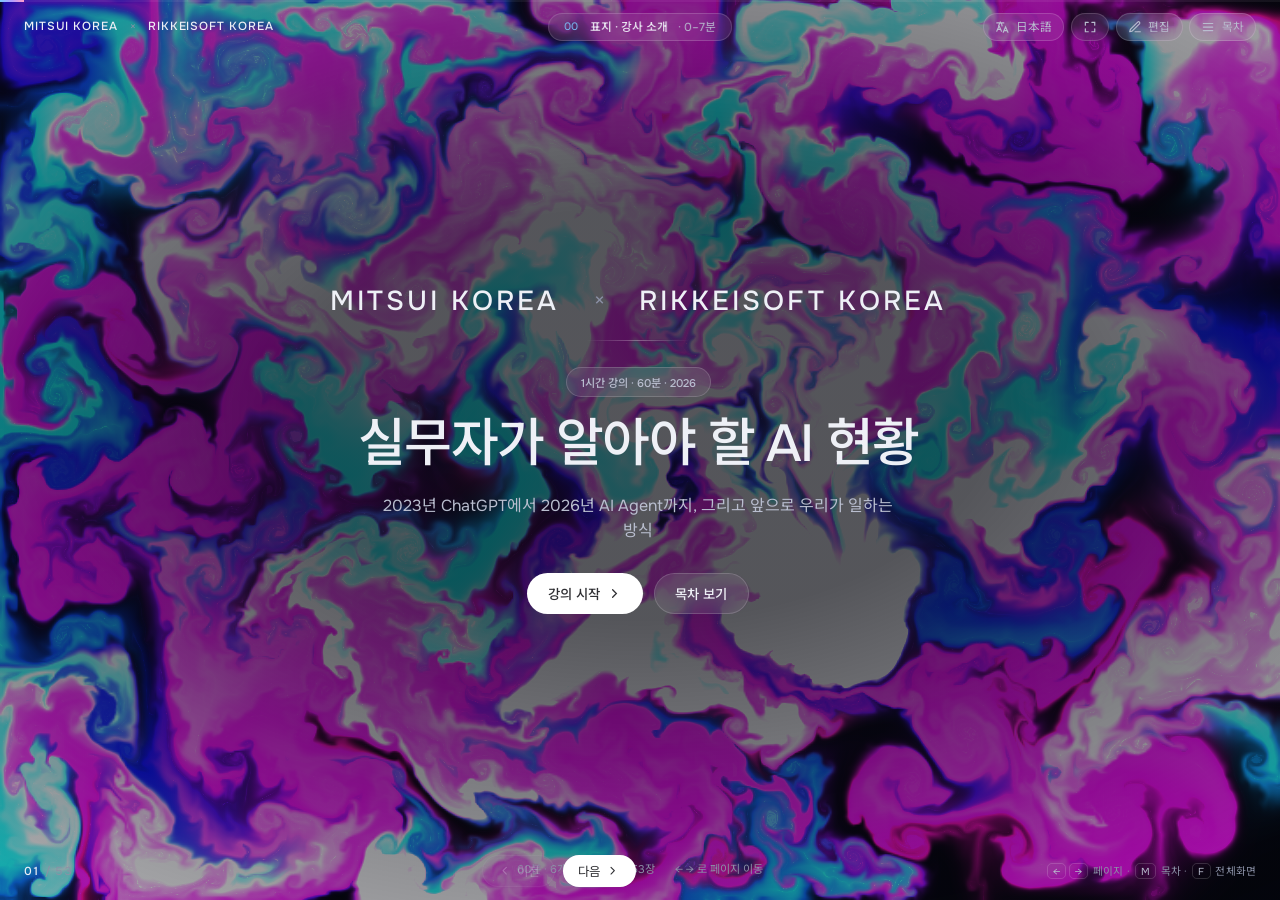
==== commit 96d092bd: "Center dividers, reduce global type scale, restore harness/theory slides - Divider inner block now c" ====
--- a/ai-briefing.html
+++ b/ai-briefing.html
@@ -37,14 +37,14 @@
     html {
       /* 해상도와 무관하게 화면 대비 같은 비율로 보이도록 vw 기준.
          1440×810 에서 19.2px, 1920×1080 에서 25.6px — 기존 대비 +20%. */
-      font-size: clamp(15px, 1.333333vw, 30px);
+      font-size: clamp(13px, 1.16vw, 26px);
       width: 100%;
       height: 100%;
       background: var(--hero-base);
     }
 
-    @media (max-width: 1024px) { html { font-size: 1.875vw; } }
-    @media (max-width: 640px)  { html { font-size: 4.32vw; } }
+    @media (max-width: 1024px) { html { font-size: 1.66vw; } }
+    @media (max-width: 640px)  { html { font-size: 3.9vw; } }
 
     body {
       height: 100%;
@@ -128,6 +128,8 @@
       align-items: center;
       text-align: center;
       max-width: 46rem;
+      width: 100%;
+      margin: 0 auto;
       position: relative;
     }
     .divider-num {
@@ -2789,21 +2791,21 @@
 
   const CHAPTERS_KO = [
     { t: "표지 · 강사 소개",                 time: "0–7분" },
-    { t: "Part 1 — 통계로 보는 AI 현재",      time: "7–15분" },
-    { t: "Part 2 — 핵심 개념, 가볍고 쉽게",   time: "15–25분" },
-    { t: "Part 3 — 미쓰이 팀 활동",           time: "25–45분" },
-    { t: "Part 4 — 앞으로의 AI 시나리오",     time: "45–52분" },
-    { t: "Q&A · Closing",                    time: "52–60분" },
+    { t: "Part 1 — 통계로 보는 AI 현재",      time: "7–17분" },
+    { t: "Part 2 — 핵심 개념과 Agent System", time: "17–32분" },
+    { t: "Part 3 — 미쓰이 팀 활동",           time: "32–50분" },
+    { t: "Part 4 — 앞으로의 AI 시나리오",     time: "50–55분" },
+    { t: "Q&A · Closing",                    time: "55–60분" },
     { t: "부록 — 참고 자료",                  time: "별도 자료" }
   ];
 
   const CHAPTERS_JA = [
     { t: "表紙・講師紹介",                    time: "0–7分" },
-    { t: "Part 1 — 統計で見るAIの現在",       time: "7–15分" },
-    { t: "Part 2 — 核心概念を軽く、やさしく",  time: "15–25分" },
-    { t: "Part 3 — 三井チーム活動",           time: "25–45分" },
-    { t: "Part 4 — これからのAIシナリオ",     time: "45–52分" },
-    { t: "Q&A・Closing",                     time: "52–60分" },
+    { t: "Part 1 — 統計で見るAIの現在",       time: "7–17分" },
+    { t: "Part 2 — 核心概念とAgent System",   time: "17–32分" },
+    { t: "Part 3 — 三井チーム活動",           time: "32–50分" },
+    { t: "Part 4 — これからのAIシナリオ",     time: "50–55分" },
+    { t: "Q&A・Closing",                     time: "55–60分" },
     { t: "付録 — 参考資料",                   time: "別途資料" }
   ];
 
@@ -2990,11 +2992,11 @@
         ["시간", "파트", "무엇을 하나"],
         [
           ["0–7분",   "강사 소개",         "실무에서 AI를 어떻게 쓰고 있는지"],
-          ["7–15분",  "Part 1. 통계",      "도입률 · 성과 격차 · 성숙도 — 숫자로 보는 현재"],
-          ["15–25분", "Part 2. 핵심 개념", "꼭 필요한 개념만 비유와 예시로 가볍게"],
-          ["25–45분", "Part 3. 팀 활동",   "자동화 · 개선하고 싶은 내 업무를 적고 발표"],
-          ["45–52분", "Part 4. 시나리오",  "Level 1~5 · 2027~2030, AI는 어디까지 가는가"],
-          ["52–60분", "Q&A",               "자유 질문 · 마무리"]
+          ["7–17분",  "Part 1. 통계",      "도입률 · 성과 격차 · 성숙도 — 숫자로 보는 현재"],
+          ["17–32분", "Part 2. 개념 · Agent System", "MCP · Skills · Harness · Ralph — 비유와 예시로"],
+          ["32–50분", "Part 3. 팀 활동",   "자동화 · 개선하고 싶은 내 업무를 적고 발표"],
+          ["50–55분", "Part 4. 시나리오",  "Level 1~5 · 2027~2030, AI는 어디까지 가는가"],
+          ["55–60분", "Q&A",               "자유 질문 · 마무리"]
         ]
       ) + `<p class="note">부록에 <b style="color:var(--heading)">2026 AI Tools 카탈로그와 참고 슬라이드</b>를 담아 두었습니다. 팀 활동과 실무에서 참고하세요.</p>`
     },
@@ -3002,8 +3004,8 @@
     { ch: 1, divider: true, nav: "Part 1 안내",
       partLabel: "Part 1", title: "통계로 보는 <em>AI의 현재</em>",
       teaser: "이론 대신 숫자부터 봅니다. 도입은 어디까지 왔고, 성과의 격차는 왜 생기는지.",
-      bullets: ["몸풀기 퀴즈 — 숫자 감 잡기", "글로벌 · 한국 · 일본 도입률", "도입률과 성과의 격차", "2026 능력 지도와 분야별 성숙도"],
-      time: "7–15분" },
+      bullets: ["몸풀기 퀴즈 — 숫자 감 잡기", "글로벌 · 한국 · 일본 도입률", "도입률과 성과의 격차", "2026 능력 지도와 분야별 성숙도", "기술 Gap — 왜 대기업은 느린가"],
+      time: "7–17분" },
 
     {
       ch: 1, nav: "몸풀기 퀴즈 — 숫자 감 잡기", img: "stats-globe", cls: "roomy",
@@ -3112,11 +3114,58 @@
       ]) + `<p class="note">기업이 실제로 체감하는 병목은 상단(언어·코드)이 아니라 <b>Enterprise Agent · Computer Use</b> 구간에 있습니다.</p>`
     },
 
+    {
+      ch: 1, nav: "AI에는 여러 개의 ‘현재’가 있다", layout: "split", img: "grid-aerial",
+      kicker: "Part 1 · 기술 Gap",
+      title: "AI에는 <em>여러 개의 ‘현재’</em>가 있다",
+      lead: "같은 시점에도, 어느 층에 있느냐에 따라 체감하는 AI가 완전히 다릅니다.",
+      body: steps([
+        "<b>AI Research</b> — 최전선의 연구",
+        "<b>Prototype / Benchmark</b> — 데모와 벤치마크",
+        "<b>AI-native Startup</b> — 제약 없이 먼저 적용",
+        "<b>Big Tech</b> — 대규모 인프라 위 적용",
+        "<b>Large Enterprise</b> — 보안·거버넌스 통과 후 적용",
+        "<b>General Enterprise</b> — 표준 제품 중심 적용",
+        "<b>General Employee</b> — 실제 업무 도구로 사용",
+        "<b>General Public</b> — 일상 사용"
+      ]) + quote("“AI가 어디까지 왔는가?”와<br>“우리 회사에서 AI를 어디까지 쓸 수 있는가?”는 <b>다른 질문</b>이다."),
+      figureHtml: layerVisualMarkup()
+    },
+
+    {
+      ch: 1, nav: "왜 대기업은 느릴 수밖에 없는가", img: "capital-night",
+      kicker: "Part 1 · Enterprise Gap",
+      title: "왜 대기업은 <em>느릴 수밖에 없는가</em>",
+      body: `<div class="grid g3">
+        ${card("Security", ["기밀정보", "고객정보", "시스템 권한"])}
+        ${card("Governance", ["허용 범위", "승인", "사용 정책", "Log"])}
+        ${card("Compliance", ["개인정보", "규제", "Audit", "IP"])}
+        ${card("Legacy", ["오래된 시스템", "API 부족", "데이터 사일로"])}
+        ${card("Reliability", ["정확도", "예외 처리", "장애", "복구"])}
+        ${card("Accountability", ["AI가 잘못했을 때<br>누가 책임지는가?"], "accent-m")}
+      </div>`
+      + quote("Enterprise Gap은 무조건 나쁜 것이 아니다.<br>필요한 <b>안전장치</b> 때문에 생기는 Gap이기도 하다.")
+    },
+
+    {
+      ch: 1, nav: "그런데 왜 지금이 중요한가", img: "chrome-chip",
+      kicker: "Part 1 · 왜 지금인가",
+      title: "Gap은 남지만, <em>Gap을 연결하는 기술</em>이 빠르게 발전한다",
+      body: chips([
+        "MCP / Connectors", "Agent Skills", "Enterprise Search", "Agent Harness",
+        "Memory / State", "Evaluation", "Permission", "Audit", "Sandboxing", "Governance"
+      ]) + `<div class="grid g2">
+        ${card("지금까지의 병목", ["모델 성능", "무엇을 할 수 있는가"])}
+        ${card("앞으로의 병목", ["연결 · 권한 · 검증 · 기록", "<b>안전하게</b> 할 수 있는가"], "accent-c")}
+      </div>`
+      + quote("따라서 AI 기술의 <b>Business Adoption 속도</b>가 빨라질 가능성이 높다.")
+    },
+
     { ch: 2, divider: true, nav: "Part 2 안내",
       partLabel: "Part 2", title: "핵심 개념, <em>가볍고 쉽게</em>",
       teaser: "꼭 필요한 개념만 다섯 가지. 전부 비유와 예시로 짚고 넘어갑니다.",
-      bullets: ["2023→2026, 무엇이 달라졌나", "AI ‘직원’ 한 명에게 필요한 것", "MCP는 USB · Skills는 SOP", "맡긴다 / 같이한다 / 내가 한다", "30초 프롬프트 실습"],
-      time: "15–25분" },
+      bullets: ["2023→2026, 무엇이 달라졌나", "AI ‘직원’ 한 명에게 필요한 것", "MCP는 USB · Skills는 SOP", "Harness · Ralph — AI의 업무 환경", "맡긴다 / 같이한다 / 내가 한다", "30초 프롬프트 실습"],
+      time: "17–32분" },
 
     {
       ch: 2, nav: "2023~2026, AI의 발전 흐름", img: "orbit-core", cls: "compact",
@@ -3130,6 +3179,55 @@
       </div>`
       + quote("2023년에는 “AI에게 무엇이라고 질문할까?”가 중요했다면,<br>2026년에는 “AI가 어떤 환경에서 어떻게 일하도록 만들까?”가 중요해지고 있다.")
       + `<p class="note">연도별 세부 내용을 외울 필요는 없습니다. 오늘 기억할 것은 <b>“위임의 단위가 계속 커진다”</b>는 방향 하나입니다.</p>`
+    },
+
+    {
+      ch: 2, nav: "2023 — GENERATE", layout: "split", img: "ai-key", cap: "2023 · Prompt / Generate",
+      kicker: "Part 2 · 2023",
+      title: "2023 — <em>GENERATE</em>",
+      lead: "AI에게 질문하면 답을 준다.",
+      body: `<div class="grid g2">
+        ${card("대표 흐름", ["GPT-4", "Claude 2", "Gemini 1.0", "Midjourney", "DALL-E 3"])}
+        ${card("주요 활용", ["번역 · 요약", "이메일 · 문서 초안", "코드 초안", "이미지 생성"])}
+      </div>`
+      + flow(["사람", "Prompt", "AI", "답변", "사람이 실행"])
+      + `<p class="note">AI의 역할 — <b style="color:var(--cyan)">Assistant</b></p>`
+    },
+
+    {
+      ch: 2, nav: "2024 — UNDERSTAND", layout: "split", img: "signal-web", cap: "2024 · Multimodal / Reasoning / Tool Use",
+      kicker: "Part 2 · 2024",
+      title: "2024 — <em>UNDERSTAND</em>",
+      lead: "AI가 텍스트만 읽는 것이 아니라 보고, 듣고, 파일과 도구를 사용하기 시작한다.",
+      body: `<div class="grid g2">
+        ${card("대표 흐름", ["GPT-4o · Gemini 1.5 · Claude 3 계열", "o1 계열 Reasoning", "Sora · Veo · Realtime Voice", "긴 Context · Tool Use · MCP 등장"])}
+        ${card("입출력의 변화", ["기존 — Text → AI → Text", "변화 — Text / Image / Audio / Video / File / Web → AI → <b>Tool</b>"])}
+      </div>`
+      + quote("생성 모델에서 <b>외부 환경과 연결되는 시스템</b>으로 발전하기 시작한 해.")
+    },
+
+    {
+      ch: 2, nav: "2025 — ACT", layout: "split", img: "android-head", cap: "2025 · Agent / Tool / Action",
+      kicker: "Part 2 · 2025",
+      title: "2025 — <em>ACT</em>",
+      lead: "AI가 답을 만드는 것을 넘어 업무를 직접 수행하기 시작한다.",
+      body: `<div class="grid g2">
+        ${card("대표 흐름", ["Claude Code · OpenAI Codex", "Cursor Agent", "Deep Research", "Computer Use", "Agent Skills · Subagents", "MCP ecosystem"])}
+        ${card("역할의 이동", ["기존 — 사람 → AI → 답 → 사람이 실행", "Agent — 사람 → <b>Goal</b> → AI → 검색 → Tool 사용 → 작업 → 검증 → 결과"], "accent-c", "Assistant → Agent")}
+      </div>`
+    },
+
+    {
+      ch: 2, nav: "2026 — DELEGATE", layout: "split", img: "robot-hand", cap: "2026 · Harness / Orchestration / Delegation",
+      kicker: "Part 2 · 2026",
+      title: "2026 — <em>DELEGATE</em>",
+      lead: "좋은 AI 모델 하나보다, AI가 일을 잘할 수 있도록 만드는 <em>시스템</em>이 중요해진다.",
+      body: `<div class="grid g3">
+        ${card("2023", "Prompt Engineering")}
+        ${card("2024–2025", "Context + Tool Use")}
+        ${card("2026", "Harness + Skills + Memory + Evals + Orchestration<br><br>= <b>Agentic AI</b>", "accent-v")}
+      </div>`
+      + quote("모델의 성능 경쟁에서 <b>실행 환경의 설계</b> 경쟁으로 무게중심이 이동하고 있다.")
     },
 
     {
@@ -3150,6 +3248,18 @@
     },
 
     {
+      ch: 2, nav: "Prompt → Context → Harness", img: "board-macro", cls: "roomy",
+      kicker: "Part 2 · 엔지니어링의 세 단계",
+      title: "Prompt → Context → <em>Harness</em>",
+      body: `<div class="grid g3">
+        ${card("Prompt Engineering", "AI에게 <b>뭐라고 말할까?</b>", "", "2023")}
+        ${card("Context Engineering", "AI에게 <b>무엇을 보여줄까?</b>", "accent-c", "2024–2025")}
+        ${card("Harness Engineering", "AI가 <b>어떤 환경에서, 어떤 권한으로, 어떤 과정을 거쳐</b> 일하게 할까?", "accent-v", "2026")}
+      </div>`
+      + quote("기업 AI에서는 Prompt보다 <b>뒤의 두 영역</b>이 점점 더 중요해진다.")
+    },
+
+    {
       ch: 2, nav: "MCP — AI의 USB", layout: "split", img: "pcb-blue", cap: "MCP · Model Context Protocol",
       kicker: "Part 2 · 개념 ③ MCP",
       title: "MCP — <em>AI의 USB / Connector</em>",
@@ -3170,6 +3280,102 @@
         ${card("의미", ["개인의 Prompt 노하우 → <b>조직의 자산</b>", "잘 쓰는 한 사람에게 의존하지 않는 구조", "신규 입사자 Onboarding과 같은 논리"], "accent-c")}
       </div>`
       + quote("개인의 Prompt 노하우가 아니라 <b>조직의 SOP를 AI 자산으로</b> 만드는 방향.")
+    },
+
+    {
+      ch: 2, nav: "AI 문서 체계 = 법령 체계", img: "capital-night", cls: "compact",
+      kicker: "Part 2 · 문서 위계",
+      title: "AI에게 주는 규칙은 <em>법령처럼</em> 쌓는다",
+      lead: "Skill과 규칙을 파일 하나에 몰아넣으면 관리가 안 됩니다. <em>상위법과 하위법</em>처럼 위계를 두고 폴더로 나눕니다.",
+      body: `<div class="ladder">
+        <div class="ladder-row l1">
+          <div class="lv">헌법<i>LV 1</i></div>
+          <div class="ds"><b>전사 AI 사용 원칙</b> — 보안 · 승인 · 절대 금지사항. 짧고 거의 바뀌지 않는다.</div>
+          <div class="pt">/CLAUDE.md</div>
+        </div>
+        <div class="ladder-row l2">
+          <div class="lv">법률<i>LV 2</i></div>
+          <div class="ds"><b>본부 · 부서 공통 규칙</b> — 영업본부의 보고 양식, 고객 정보 취급 기준.</div>
+          <div class="pt">/영업본부/CLAUDE.md</div>
+        </div>
+        <div class="ladder-row l3">
+          <div class="lv">시행령<i>LV 3</i></div>
+          <div class="ds"><b>업무별 절차 = Skill</b> — 시장조사는 어떤 순서로, 무엇을 확인하며 하는가.</div>
+          <div class="pt">/skills/시장조사/SKILL.md</div>
+        </div>
+        <div class="ladder-row l4">
+          <div class="lv">시행규칙<i>LV 4</i></div>
+          <div class="ds"><b>세부 지침 · 체크리스트 · 양식</b> — 길고 자주 바뀌는 실무 디테일.</div>
+          <div class="pt">/skills/시장조사/references/*.md</div>
+        </div>
+        <div class="ladder-row l5">
+          <div class="lv">조례 · 특약<i>LV 5</i></div>
+          <div class="ds"><b>개별 프로젝트 · 고객 특수 규칙</b> — 이 건에만 적용되는 예외.</div>
+          <div class="pt">/projects/2026-LNG/CLAUDE.md</div>
+        </div>
+      </div>`
+      + `<div class="grid g3" style="margin-top:1rem">
+        ${card("상위법 우선", "하위 문서는 상위 문서를 <b>위반할 수 없다.</b> 전사 보안 원칙을 팀 규칙이 뒤집지 못한다.", "accent-c")}
+        ${card("특별법 우선", "더 <b>구체적인 것이 먼저</b> 적용된다. 단, 상위 원칙의 범위 안에서만.", "accent-v")}
+        ${card("위로 갈수록 짧게", "헌법은 한 장, 시행규칙은 수십 장. <b>안정적인 것은 위, 자주 바뀌는 것은 아래.</b>", "accent-m")}
+      </div>`
+    },
+
+    {
+      ch: 2, nav: "실제 폴더 구조", img: "board-macro", cls: "compact",
+      kicker: "Part 2 · 폴더 구조",
+      title: "실제로는 <em>이렇게 생겼다</em>",
+      lead: "특별한 시스템이 아니라 <em>폴더와 .md 파일</em>입니다. AI는 일할 때 위에서부터 순서대로 읽습니다.",
+      body: `<div class="tree">
+        <div class="tree-row"><code><b>mitsui-ai/</b></code><em>전사 AI 작업 공간</em></div>
+        <div class="tree-row"><code>├── <b>CLAUDE.md</b></code><em><b>헌법</b> — 전사 원칙 · 보안 · 승인 · 금지사항</em></div>
+        <div class="tree-row sp"><code>│</code><em></em></div>
+        <div class="tree-row"><code>├── <b>영업본부/</b></code><em></em></div>
+        <div class="tree-row"><code>│   ├── <b>CLAUDE.md</b></code><em><b>법률</b> — 영업 공통 규칙 · 보고 양식</em></div>
+        <div class="tree-row"><code>│   ├── 철강/<b>CLAUDE.md</b></code><em><b>조례</b> — 철강팀 단가 · 고객 취급 기준</em></div>
+        <div class="tree-row"><code>│   └── 에너지/<b>CLAUDE.md</b></code><em><b>조례</b> — LNG Position 관련 예외</em></div>
+        <div class="tree-row sp"><code>│</code><em></em></div>
+        <div class="tree-row"><code>├── <b>skills/</b></code><em><u>업무 절차 = AI용 SOP</u></em></div>
+        <div class="tree-row"><code>│   ├── 시장조사/</code><em></em></div>
+        <div class="tree-row"><code>│   │   ├── <b>SKILL.md</b></code><em><b>시행령</b> — 조사 순서 · 판단 기준</em></div>
+        <div class="tree-row"><code>│   │   └── references/</code><em></em></div>
+        <div class="tree-row"><code>│   │       ├── 조사항목.md</code><em><b>시행규칙</b> — 확인할 항목 체크리스트</em></div>
+        <div class="tree-row"><code>│   │       └── 보고양식.md</code><em><b>시행규칙</b> — 산출물 양식</em></div>
+        <div class="tree-row"><code>│   └── 계약검토/</code><em></em></div>
+        <div class="tree-row"><code>│       ├── <b>SKILL.md</b></code><em><b>시행령</b> — 계약 검토 순서</em></div>
+        <div class="tree-row"><code>│       └── references/리스크체크.md</code><em><b>시행규칙</b> — Clause별 리스크 목록</em></div>
+        <div class="tree-row sp"><code>│</code><em></em></div>
+        <div class="tree-row"><code>└── <b>projects/</b></code><em></em></div>
+        <div class="tree-row"><code>    └── 2026-LNG/<b>CLAUDE.md</b></code><em><b>특약</b> — 이 건에만 적용되는 규칙</em></div>
+      </div>`
+      + `<p class="note">철강팀 시장조사를 시킬 때 AI는 <b>전사 원칙 → 영업본부 규칙 → 철강팀 규칙 → 시장조사 SKILL → 체크리스트</b> 순으로 읽고 일합니다. 규정이 바뀌면 <b>해당 계층의 파일 하나만</b> 고치면 되고, 개정 이력은 버전 관리로 남습니다 — 법령 개정과 같은 구조입니다.</p>`
+    },
+
+    {
+      ch: 2, nav: "Ralph — 반복 실행 패턴", layout: "split", img: "orbit-core", cap: "Ralph · 작은 Task의 반복 루프",
+      kicker: "Part 2 · Ralph",
+      title: "Ralph — <em>반복 실행 패턴</em>",
+      lead: "Ralph는 Harness 전체를 의미하지 않습니다. 긴 업무를 끝까지 끌고 가기 위한 루프입니다.",
+      body: steps([
+        "Goal 정의", "작은 Task 선택", "AI 실행", "결과 생성",
+        "Test / Verify", "상태 저장", "다음 Task", "반복"
+      ], "two") + quote("큰 일을 AI에게 <b>한 번에</b> 시키지 않는다.")
+        + `<p class="note">잘못된 방식 — “이 6개월짜리 프로젝트를 모두 완성해줘.”<br>현실적인 방식 — 요구사항 분석 → Task 1 → 검증 → 기록 → Task 2 → 반복</p>`
+    },
+
+    {
+      ch: 2, nav: "Harness / Ralph / MCP / Skill 정리", img: "board-teal",
+      kicker: "Part 2 · 개념 정리",
+      title: "네 개의 단어를 <em>한 장으로</em>",
+      body: table(
+        ["개념", "역할", "쉽게 설명하면"],
+        [
+          ["Harness", "전체 실행 구조", "AI 직원의 업무환경"],
+          ["Ralph", "반복 실행 패턴", "작은 업무를 계속 수행하는 방식"],
+          ["MCP", "Tool 연결", "AI의 USB"],
+          ["Skill", "업무 절차", "AI용 SOP / 업무 매뉴얼"]
+        ]
+      ) + `<p class="note">이 네 가지가 갖춰질수록 “AI에게 <b>맡길 수 있는 업무의 길이</b>”가 길어집니다. 이것이 2026년의 실질적인 변화입니다.</p>`
     },
 
     {
@@ -3198,7 +3404,7 @@
       partLabel: "Part 3", title: "미쓰이 <em>팀 활동</em>",
       teaser: "이제 우리 업무 차례입니다. 각자 자동화 · 개선하고 싶은 업무를 적고 발표합니다.",
       bullets: ["영업부서 공통 Workflow 훑어보기", "Work Map에서 아이디어 얻기", "작성 10분 + 발표 10분"],
-      time: "25–45분" },
+      time: "32–50분" },
 
     {
       ch: 3, nav: "영업부서 공통 Workflow", img: "harbor-bridge",
@@ -3238,7 +3444,7 @@
 
     {
       ch: 3, nav: "팀 세션 — 자동화하고 싶은 내 업무", cls: "roomy",
-      kicker: "Part 3 · Team Session · 25–45분",
+      kicker: "Part 3 · Team Session · 32–50분",
       title: "팀 세션 — <em>내 업무 중</em> 자동화 · 개선하고 싶은 것",
       lead: "각자 적고(10분), 팀 안에서 발표합니다(10분). 앞에서 본 Work Map에서 아이디어를 얻어도 좋습니다.",
       body: `<div class="ws-timer"><span class="ws-digits">10:00</span><button type="button" class="rv-btn" data-ws="start">▶ 시작</button><button type="button" class="rv-btn" data-ws="pause">⏸ 일시정지</button><button type="button" class="rv-btn" data-ws="reset">↺ 10:00</button></div>` + steps([
@@ -3261,7 +3467,7 @@
       partLabel: "Part 4", title: "앞으로의 <em>AI 시나리오</em>",
       teaser: "방금 적어 본 아이디어가 앞으로 몇 년 안에 어디까지 갈 수 있는지 봅니다.",
       bullets: ["AI 활용의 발전 단계 Level 1~5", "2027~2030 시나리오", "미래 실무자의 역할", "잘 쓰는 사람과 못 쓰는 사람의 차이"],
-      time: "45–52분" },
+      time: "50–55분" },
 
     {
       ch: 4, nav: "Level 1~5 — AI 활용의 발전 단계", img: "arm-crimson",
@@ -3339,11 +3545,11 @@
       partLabel: "Q&A", title: "질문과 <em>대화</em>",
       teaser: "남은 시간은 여러분의 질문으로 채웁니다.",
       bullets: ["자유 질문", "팀 세션에서 나온 주제 이어가기", "마지막 메시지"],
-      time: "52–60분" },
+      time: "55–60분" },
 
     {
       ch: 5, nav: "Q&A", img: "mesh-field", cls: "roomy",
-      kicker: "Q&A · 52–60분",
+      kicker: "Q&A · 55–60분",
       title: "Q&A — <em>무엇이든</em> 물어보세요",
       lead: "정답을 말하는 시간이 아니라, 여러분의 업무에 붙여 보는 시간입니다.",
       body: `<div class="grid g3">
@@ -3657,11 +3863,11 @@
         ["時間", "パート", "何をするか"],
         [
           ["0–7分",   "講師紹介",           "実務でAIをどう使っているか"],
-          ["7–15分",  "Part 1. 統計",       "導入率・成果の格差・成熟度 — 数字で見る現在"],
-          ["15–25分", "Part 2. 核心概念",   "本当に必要な概念だけを、たとえと例で軽く"],
-          ["25–45分", "Part 3. チーム活動", "自動化・改善したい自分の業務を書いて発表"],
-          ["45–52分", "Part 4. シナリオ",   "Level 1〜5・2027〜2030年、AIはどこまで行くのか"],
-          ["52–60分", "Q&A",                "自由質問・まとめ"]
+          ["7–17分",  "Part 1. 統計",       "導入率・成果の格差・成熟度 — 数字で見る現在"],
+          ["17–32分", "Part 2. 概念 · Agent System", "MCP・Skills・Harness・Ralph — たとえと例で"],
+          ["32–50分", "Part 3. チーム活動", "自動化・改善したい自分の業務を書いて発表"],
+          ["50–55分", "Part 4. シナリオ",   "Level 1〜5・2027〜2030年、AIはどこまで行くのか"],
+          ["55–60分", "Q&A",                "自由質問・まとめ"]
         ]
       ) + `<p class="note">付録に<b style="color:var(--heading)">2026 AI Toolsカタログと参考スライド</b>を入れてあります。チーム活動と実務で参考にしてください。</p>`
     },
@@ -3669,8 +3875,8 @@
     { ch: 1, divider: true, nav: "Part 1 案内",
       partLabel: "Part 1", title: "統計で見る<em>AIの現在</em>",
       teaser: "理論の代わりに、まず数字を見ます。導入はどこまで進み、成果の格差はなぜ生まれるのか。",
-      bullets: ["ウォームアップクイズ — 数字の感覚", "グローバル・韓国・日本の導入率", "導入率と成果の格差", "2026年の能力マップと分野別成熟度"],
-      time: "7–15分" },
+      bullets: ["ウォームアップクイズ — 数字の感覚", "グローバル・韓国・日本の導入率", "導入率と成果の格差", "2026年の能力マップと分野別成熟度", "技術Gap — なぜ大企業は遅いのか"],
+      time: "7–17分" },
 
     {
       ch: 1, nav: "ウォームアップクイズ — 数字の感覚", img: "stats-globe", cls: "roomy",
@@ -3779,11 +3985,58 @@
       ]) + `<p class="note">企業が実際に体感するボトルネックは上位(言語・コード)ではなく、<b>Enterprise Agent・Computer Use</b>の領域にあります。</p>`
     },
 
+    {
+      ch: 1, nav: "AIには複数の『現在』がある", layout: "split", img: "grid-aerial",
+      kicker: "Part 1 · 技術Gap",
+      title: "AIには<em>複数の『現在』</em>がある",
+      lead: "同じ時点でも、どの層にいるかによって体感するAIはまったく異なります。",
+      body: steps([
+        "<b>AI Research</b> — 最前線の研究",
+        "<b>Prototype / Benchmark</b> — デモとベンチマーク",
+        "<b>AI-native Startup</b> — 制約なく真っ先に適用",
+        "<b>Big Tech</b> — 大規模インフラの上で適用",
+        "<b>Large Enterprise</b> — セキュリティ・ガバナンス通過後に適用",
+        "<b>General Enterprise</b> — 標準製品中心の適用",
+        "<b>General Employee</b> — 実際の業務ツールとして使用",
+        "<b>General Public</b> — 日常使用"
+      ]) + quote("『AIはどこまで来ているか?』と<br>『自社でAIをどこまで使えるか?』は<b>別の問い</b>だ。"),
+      figureHtml: layerVisualMarkup("ja")
+    },
+
+    {
+      ch: 1, nav: "なぜ大企業は遅くならざるを得ないのか", img: "capital-night",
+      kicker: "Part 1 · Enterprise Gap",
+      title: "なぜ大企業は<em>遅くならざるを得ないのか</em>",
+      body: `<div class="grid g3">
+        ${card("Security", ["機密情報", "顧客情報", "システム権限"])}
+        ${card("Governance", ["許可範囲", "承認", "利用ポリシー", "Log"])}
+        ${card("Compliance", ["個人情報", "規制", "Audit", "IP"])}
+        ${card("Legacy", ["古いシステム", "API不足", "データサイロ"])}
+        ${card("Reliability", ["精度", "例外処理", "障害", "復旧"])}
+        ${card("Accountability", ["AIが間違えたとき<br>誰が責任を取るのか?"], "accent-m")}
+      </div>`
+      + quote("Enterprise Gapは一概に悪いものではない。<br>必要な<b>安全装置</b>があるからこそ生まれるGapでもある。")
+    },
+
+    {
+      ch: 1, nav: "では、なぜ今が重要なのか", img: "chrome-chip",
+      kicker: "Part 1 · なぜ今なのか",
+      title: "Gapは残るが、<em>Gapをつなぐ技術</em>が急速に発展している",
+      body: chips([
+        "MCP / Connectors", "Agent Skills", "Enterprise Search", "Agent Harness",
+        "Memory / State", "Evaluation", "Permission", "Audit", "Sandboxing", "Governance"
+      ]) + `<div class="grid g2">
+        ${card("これまでのボトルネック", ["モデル性能", "何ができるか"])}
+        ${card("これからのボトルネック", ["連携・権限・検証・記録", "<b>安全に</b>できるか"], "accent-c")}
+      </div>`
+      + quote("したがってAI技術の<b>Business Adoption</b>速度は速まる可能性が高い。")
+    },
+
     { ch: 2, divider: true, nav: "Part 2 案内",
       partLabel: "Part 2", title: "核心概念を<em>軽く、やさしく</em>",
       teaser: "本当に必要な概念だけを五つ。すべて、たとえと例で押さえます。",
-      bullets: ["2023→2026、何が変わったか", "AI『社員』一人に必要なもの", "MCPはUSB・SkillsはSOP", "任せる / 一緒にやる / 自分でやる", "30秒プロンプト実習"],
-      time: "15–25分" },
+      bullets: ["2023→2026、何が変わったか", "AI『社員』一人に必要なもの", "MCPはUSB・SkillsはSOP", "Harness・Ralph — AIの業務環境", "任せる / 一緒にやる / 自分でやる", "30秒プロンプト実習"],
+      time: "17–32分" },
 
     {
       ch: 2, nav: "2023〜2026年、AIの発展の流れ", img: "orbit-core", cls: "compact",
@@ -3797,6 +4050,55 @@
       </div>`
       + quote("2023年には「AIに何を質問しようか?」が重要だったとすれば、<br>2026年には「AIをどんな環境でどう働かせるか?」が重要になっている。")
       + `<p class="note">年ごとの細かい内容を覚える必要はありません。今日覚えるのは<b>「委任の単位が拡大し続ける」</b>という方向一つです。</p>`
+    },
+
+    {
+      ch: 2, nav: "2023 — GENERATE", layout: "split", img: "ai-key", cap: "2023 · Prompt / Generate",
+      kicker: "Part 2 · 2023",
+      title: "2023 — <em>GENERATE</em>",
+      lead: "AIに質問すれば答えをくれる。",
+      body: `<div class="grid g2">
+        ${card("代表的な流れ", ["GPT-4", "Claude 2", "Gemini 1.0", "Midjourney", "DALL-E 3"])}
+        ${card("主な活用", ["翻訳・要約", "メール・文書のドラフト", "コードのドラフト", "画像生成"])}
+      </div>`
+      + flow(["人", "Prompt", "AI", "回答", "人が実行"])
+      + `<p class="note">AIの役割 — <b style="color:var(--cyan)">Assistant</b></p>`
+    },
+
+    {
+      ch: 2, nav: "2024 — UNDERSTAND", layout: "split", img: "signal-web", cap: "2024 · Multimodal / Reasoning / Tool Use",
+      kicker: "Part 2 · 2024",
+      title: "2024 — <em>UNDERSTAND</em>",
+      lead: "AIがテキストを読むだけでなく、見て、聞いて、ファイルやツールを使い始める。",
+      body: `<div class="grid g2">
+        ${card("代表的な流れ", ["GPT-4o・Gemini 1.5・Claude 3系", "o1系Reasoning", "Sora・Veo・Realtime Voice", "長いContext・Tool Use・MCPの登場"])}
+        ${card("入出力の変化", ["従来 — Text → AI → Text", "変化 — Text / Image / Audio / Video / File / Web → AI → <b>Tool</b>"])}
+      </div>`
+      + quote("生成モデルから<b>外部環境とつながるシステム</b>へと進化し始めた年。")
+    },
+
+    {
+      ch: 2, nav: "2025 — ACT", layout: "split", img: "android-head", cap: "2025 · Agent / Tool / Action",
+      kicker: "Part 2 · 2025",
+      title: "2025 — <em>ACT</em>",
+      lead: "AIが答えを作るだけでなく、業務を直接遂行し始める。",
+      body: `<div class="grid g2">
+        ${card("代表的な流れ", ["Claude Code · OpenAI Codex", "Cursor Agent", "Deep Research", "Computer Use", "Agent Skills · Subagents", "MCP ecosystem"])}
+        ${card("役割の移動", ["従来 — 人 → AI → 答え → 人が実行", "Agent — 人 → <b>Goal</b> → AI → 検索 → Tool使用 → 作業 → 検証 → 結果"], "accent-c", "Assistant → Agent")}
+      </div>`
+    },
+
+    {
+      ch: 2, nav: "2026 — DELEGATE", layout: "split", img: "robot-hand", cap: "2026 · Harness / Orchestration / Delegation",
+      kicker: "Part 2 · 2026",
+      title: "2026 — <em>DELEGATE</em>",
+      lead: "優れたAIモデル一つより、AIがうまく働けるようにする<em>システム</em>が重要になる。",
+      body: `<div class="grid g3">
+        ${card("2023", "Prompt Engineering")}
+        ${card("2024–2025", "Context + Tool Use")}
+        ${card("2026", "Harness + Skills + Memory + Evals + Orchestration<br><br>= <b>Agentic AI</b>", "accent-v")}
+      </div>`
+      + quote("モデル性能の競争から<b>実行環境の設計</b>の競争へと重心が移っている。")
     },
 
     {
@@ -3817,6 +4119,18 @@
     },
 
     {
+      ch: 2, nav: "Prompt → Context → Harness", img: "board-macro", cls: "roomy",
+      kicker: "Part 2 · エンジニアリングの三段階",
+      title: "Prompt → Context → <em>Harness</em>",
+      body: `<div class="grid g3">
+        ${card("Prompt Engineering", "AIに<b>何と言おうか?</b>", "", "2023")}
+        ${card("Context Engineering", "AIに<b>何を見せようか?</b>", "accent-c", "2024–2025")}
+        ${card("Harness Engineering", "AIを<b>どんな環境で、どんな権限で、どんなプロセスを経て</b>働かせようか?", "accent-v", "2026")}
+      </div>`
+      + quote("企業AIではPromptより<b>後ろの二つの領域</b>がますます重要になる。")
+    },
+
+    {
       ch: 2, nav: "MCP — AIのUSB", layout: "split", img: "pcb-blue", cap: "MCP · Model Context Protocol",
       kicker: "Part 2 · 概念 ③ MCP",
       title: "MCP — <em>AIのUSB / Connector</em>",
@@ -3837,6 +4151,102 @@
         ${card("意味", ["個人のPromptノウハウ → <b>組織の資産</b>", "うまく使える一人に依存しない仕組み", "新入社員のOnboardingと同じロジック"], "accent-c")}
       </div>`
       + quote("個人のPromptノウハウではなく、<b>組織のSOPをAI資産に</b>する方向。")
+    },
+
+    {
+      ch: 2, nav: "AI文書体系 = 法令体系", img: "capital-night", cls: "compact",
+      kicker: "Part 2 · 文書の階層",
+      title: "AIに与えるルールは<em>法令のように</em>積み重ねる",
+      lead: "Skillとルールを一つのファイルに詰め込むと管理できません。<em>上位法と下位法</em>のように階層を設け、フォルダで分けます。",
+      body: `<div class="ladder">
+        <div class="ladder-row l1">
+          <div class="lv">憲法<i>LV 1</i></div>
+          <div class="ds"><b>全社AI利用原則</b> — セキュリティ・承認・絶対禁止事項。短く、ほとんど変わらない。</div>
+          <div class="pt">/CLAUDE.md</div>
+        </div>
+        <div class="ladder-row l2">
+          <div class="lv">法律<i>LV 2</i></div>
+          <div class="ds"><b>本部・部署共通ルール</b> — 営業本部の報告フォーマット、顧客情報の取扱い基準。</div>
+          <div class="pt">/営業本部/CLAUDE.md</div>
+        </div>
+        <div class="ladder-row l3">
+          <div class="lv">施行令<i>LV 3</i></div>
+          <div class="ds"><b>業務別手順 = Skill</b> — 市場調査はどんな順序で、何を確認しながら行うか。</div>
+          <div class="pt">/skills/市場調査/SKILL.md</div>
+        </div>
+        <div class="ladder-row l4">
+          <div class="lv">施行規則<i>LV 4</i></div>
+          <div class="ds"><b>細部の指針・チェックリスト・フォーマット</b> — 長く、頻繁に変わる実務の詳細。</div>
+          <div class="pt">/skills/市場調査/references/*.md</div>
+        </div>
+        <div class="ladder-row l5">
+          <div class="lv">条例・特約<i>LV 5</i></div>
+          <div class="ds"><b>個別プロジェクト・顧客特殊ルール</b> — この案件にのみ適用される例外。</div>
+          <div class="pt">/projects/2026-LNG/CLAUDE.md</div>
+        </div>
+      </div>`
+      + `<div class="grid g3" style="margin-top:1rem">
+        ${card("上位法優先", "下位文書は上位文書に<b>違反できない。</b>全社セキュリティ原則をチームルールが覆すことはできない。", "accent-c")}
+        ${card("特別法優先", "<b>より具体的なもの</b>が先に適用される。ただし上位原則の範囲内でのみ。", "accent-v")}
+        ${card("上に行くほど短く", "憲法は1枚、施行規則は数十枚。<b>安定したものは上、頻繁に変わるものは下。</b>", "accent-m")}
+      </div>`
+    },
+
+    {
+      ch: 2, nav: "実際のフォルダ構造", img: "board-macro", cls: "compact",
+      kicker: "Part 2 · フォルダ構造",
+      title: "実際には<em>こんな形</em>をしている",
+      lead: "特別なシステムではなく<em>フォルダと.mdファイル</em>です。AIは作業する際、上から順番に読み込みます。",
+      body: `<div class="tree">
+        <div class="tree-row"><code><b>mitsui-ai/</b></code><em>全社AI作業スペース</em></div>
+        <div class="tree-row"><code>├── <b>CLAUDE.md</b></code><em><b>憲法</b> — 全社原則・セキュリティ・承認・禁止事項</em></div>
+        <div class="tree-row sp"><code>│</code><em></em></div>
+        <div class="tree-row"><code>├── <b>営業本部/</b></code><em></em></div>
+        <div class="tree-row"><code>│   ├── <b>CLAUDE.md</b></code><em><b>法律</b> — 営業共通ルール・報告フォーマット</em></div>
+        <div class="tree-row"><code>│   ├── 鉄鋼/<b>CLAUDE.md</b></code><em><b>条例</b> — 鉄鋼チームの単価・顧客取扱い基準</em></div>
+        <div class="tree-row"><code>│   └── エネルギー/<b>CLAUDE.md</b></code><em><b>条例</b> — LNG Position関連の例外</em></div>
+        <div class="tree-row sp"><code>│</code><em></em></div>
+        <div class="tree-row"><code>├── <b>skills/</b></code><em><u>業務手順 = AI用SOP</u></em></div>
+        <div class="tree-row"><code>│   ├── 市場調査/</code><em></em></div>
+        <div class="tree-row"><code>│   │   ├── <b>SKILL.md</b></code><em><b>施行令</b> — 調査の順序・判断基準</em></div>
+        <div class="tree-row"><code>│   │   └── references/</code><em></em></div>
+        <div class="tree-row"><code>│   │       ├── 調査項目.md</code><em><b>施行規則</b> — 確認項目チェックリスト</em></div>
+        <div class="tree-row"><code>│   │       └── 報告フォーマット.md</code><em><b>施行規則</b> — 成果物フォーマット</em></div>
+        <div class="tree-row"><code>│   └── 契約レビュー/</code><em></em></div>
+        <div class="tree-row"><code>│       ├── <b>SKILL.md</b></code><em><b>施行令</b> — 契約レビューの手順</em></div>
+        <div class="tree-row"><code>│       └── references/リスクチェック.md</code><em><b>施行規則</b> — 条項別リスク一覧</em></div>
+        <div class="tree-row sp"><code>│</code><em></em></div>
+        <div class="tree-row"><code>└── <b>projects/</b></code><em></em></div>
+        <div class="tree-row"><code>    └── 2026-LNG/<b>CLAUDE.md</b></code><em><b>特約</b> — この案件にのみ適用されるルール</em></div>
+      </div>`
+      + `<p class="note">鉄鋼チームの市場調査を指示すると、AIは<b>全社原則 → 営業本部ルール → 鉄鋼チームルール → 市場調査SKILL → チェックリスト</b>の順で読んで作業します。規定が変わればその階層のファイル一つだけを直せばよく、改定履歴はバージョン管理に残ります — 法令改正と同じ構造です。</p>`
+    },
+
+    {
+      ch: 2, nav: "Ralph — 反復実行パターン", layout: "split", img: "orbit-core", cap: "Ralph・小さなTaskの反復ループ",
+      kicker: "Part 2 · Ralph",
+      title: "Ralph — <em>反復実行パターン</em>",
+      lead: "RalphはHarness全体を意味するものではありません。長い業務を最後までやり切るための<em>ループ</em>です。",
+      body: steps([
+        "Goal定義", "小さなTaskの選択", "AI実行", "結果生成",
+        "Test / Verify", "状態保存", "次のTask", "反復"
+      ], "two") + quote("大きな仕事をAIに<b>一度に</b>やらせない。")
+        + `<p class="note">誤ったやり方 — 『この半年がかりのプロジェクトを全部完成させて。』<br>現実的なやり方 — 要件分析 → Task 1 → 検証 → 記録 → Task 2 → 反復</p>`
+    },
+
+    {
+      ch: 2, nav: "Harness / Ralph / MCP / Skill 整理", img: "board-teal",
+      kicker: "Part 2 · 概念整理",
+      title: "四つの言葉を<em>一枚に</em>",
+      body: table(
+        ["概念", "役割", "わかりやすく言うと"],
+        [
+          ["Harness", "全体の実行構造", "AI社員の業務環境"],
+          ["Ralph", "反復実行パターン", "小さな業務を継続的にこなすやり方"],
+          ["MCP", "Tool連携", "AIのUSB"],
+          ["Skill", "業務手順", "AI用SOP/業務マニュアル"]
+        ]
+      ) + `<p class="note">この四つが揃うほど<b>『AIに任せられる業務の長さ』</b>が伸びていきます。これが2026年の実質的な変化です。</p>`
     },
 
     {
@@ -3865,7 +4275,7 @@
       partLabel: "Part 3", title: "三井<em>チーム活動</em>",
       teaser: "ここからは私たちの業務の番です。各自、自動化・改善したい業務を書いて発表します。",
       bullets: ["営業部門共通のWorkflowをざっと確認", "Work Mapからアイデアを得る", "記入10分 + 発表10分"],
-      time: "25–45分" },
+      time: "32–50分" },
 
     {
       ch: 3, nav: "営業部門共通Workflow", img: "harbor-bridge",
@@ -3905,7 +4315,7 @@
 
     {
       ch: 3, nav: "チームセッション — 自動化したい自分の業務", cls: "roomy",
-      kicker: "Part 3 · Team Session · 25–45分",
+      kicker: "Part 3 · Team Session · 32–50分",
       title: "チームセッション — <em>自分の業務の中で</em>自動化・改善したいこと",
       lead: "各自で書き(10分)、チーム内で発表します(10分)。先ほどのWork Mapからアイデアを得ても構いません。",
       body: `<div class="ws-timer"><span class="ws-digits">10:00</span><button type="button" class="rv-btn" data-ws="start">▶ 開始</button><button type="button" class="rv-btn" data-ws="pause">⏸ 一時停止</button><button type="button" class="rv-btn" data-ws="reset">↺ 10:00</button></div>` + steps([
@@ -3928,7 +4338,7 @@
       partLabel: "Part 4", title: "これからの<em>AIシナリオ</em>",
       teaser: "いま書き出したアイデアが、今後数年でどこまで進み得るのかを見ます。",
       bullets: ["AI活用の発展段階 Level 1〜5", "2027〜2030年シナリオ", "未来の実務者の役割", "うまく使う人と使えない人の差"],
-      time: "45–52分" },
+      time: "50–55分" },
 
     {
       ch: 4, nav: "Level 1~5 — AI活用の発展段階", img: "arm-crimson",
@@ -4006,11 +4416,11 @@
       partLabel: "Q&A", title: "質問と<em>対話</em>",
       teaser: "残りの時間は皆さんの質問で埋めます。",
       bullets: ["自由質問", "チームセッションで出たテーマの続き", "最後のメッセージ"],
-      time: "52–60分" },
+      time: "55–60分" },
 
     {
       ch: 5, nav: "Q&A", img: "mesh-field", cls: "roomy",
-      kicker: "Q&A · 52–60分",
+      kicker: "Q&A · 55–60分",
       title: "Q&A — <em>何でも</em>聞いてください",
       lead: "正解を話す時間ではなく、皆さんの業務に当てはめてみる時間です。",
       body: `<div class="grid g3">
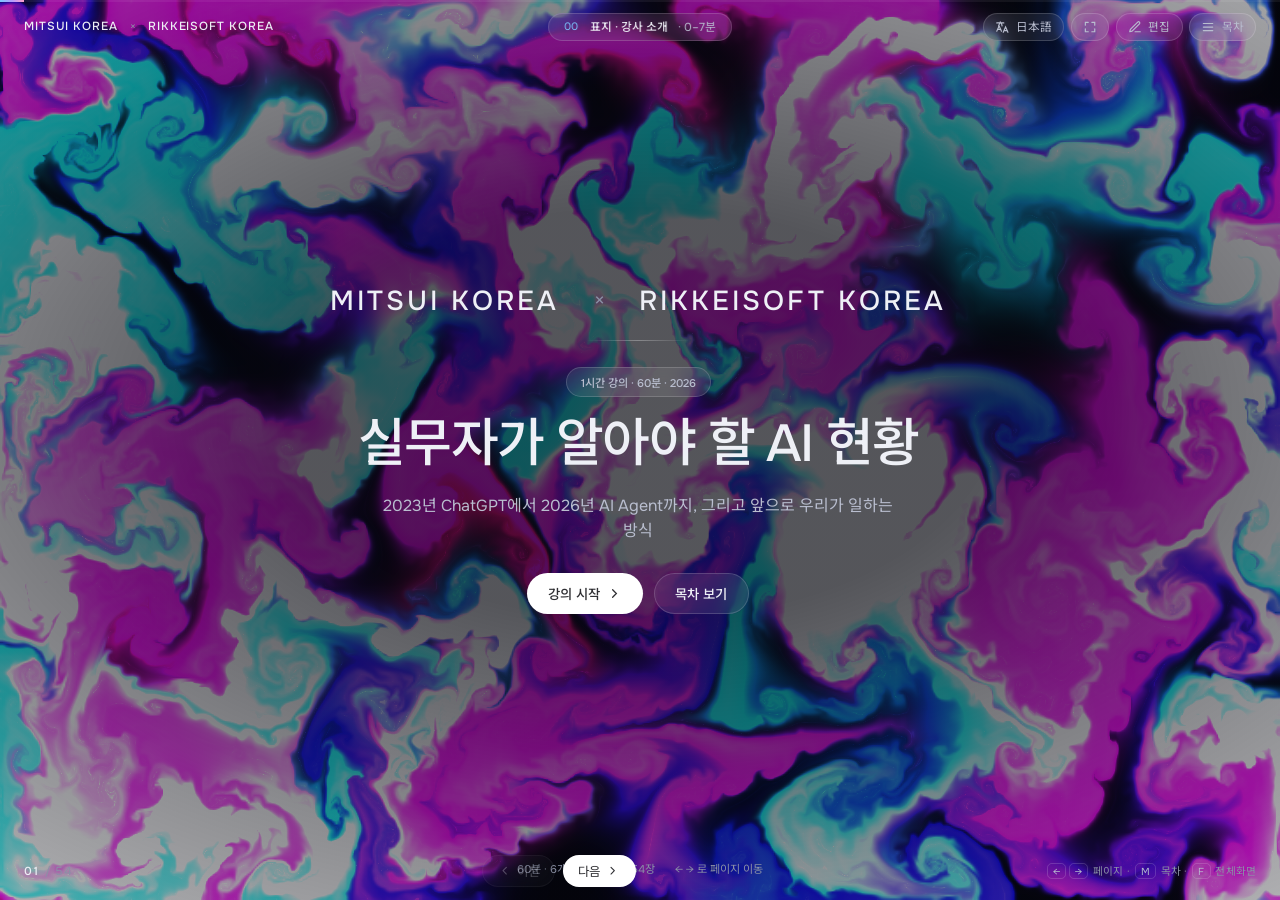
==== commit e4e983f6: "Restructure Part 2 Agent System into overview-then-sequence flow - New overview slide: delegating to" ====
--- a/ai-briefing.html
+++ b/ai-briefing.html
@@ -3164,12 +3164,12 @@
     { ch: 2, divider: true, nav: "Part 2 안내",
       partLabel: "Part 2", title: "핵심 개념, <em>가볍고 쉽게</em>",
       teaser: "꼭 필요한 개념만 다섯 가지. 전부 비유와 예시로 짚고 넘어갑니다.",
-      bullets: ["2023→2026, 무엇이 달라졌나", "AI ‘직원’ 한 명에게 필요한 것", "MCP는 USB · Skills는 SOP", "Harness · Ralph — AI의 업무 환경", "맡긴다 / 같이한다 / 내가 한다", "30초 프롬프트 실습"],
+      bullets: ["2023→2026 — 무엇이 달라졌나", "Agent System 전체 그림 — 신입사원 온보딩", "① Harness → ② MCP → ③ Skills → ④ Ralph 순서대로", "30초 실습 · 맡긴다 / 같이한다 / 내가 한다"],
       time: "17–32분" },
 
     {
       ch: 2, nav: "2023~2026, AI의 발전 흐름", img: "orbit-core", cls: "compact",
-      kicker: "Part 2 · 개념 ① 발전 흐름",
+      kicker: "Part 2 · 흐름 2023→2026",
       title: "AI의 흐름을 <em>2023에서 2026까지</em>",
       body: `<div class="era">
         <div><div class="yr">2023</div><div class="tg">GENERATE</div><p>질문하면 답을 준다.<br>AI = <b>Assistant</b></p></div>
@@ -3230,11 +3230,39 @@
       + quote("모델의 성능 경쟁에서 <b>실행 환경의 설계</b> 경쟁으로 무게중심이 이동하고 있다.")
     },
 
+    /* ── Agent System 전체 그림 ─────────────────────────────── */
+    {
+      ch: 2, nav: "Agent System 전체 그림", img: "crystal-core", cls: "roomy",
+      kicker: "Part 2 · Agent System — 전체 그림",
+      title: "AI에게 일을 맡기는 것은 <em>신입사원 온보딩</em>과 같다",
+      lead: "AI Agent는 ‘디지털 직원’입니다. 직원 한 명이 일을 시작하게 하려면 네 가지가 필요합니다 — 지금부터 이 순서대로 하나씩 봅니다.",
+      body: `<div class="grid g4">
+        ${card("① Harness", "일할 수 있는 <b>업무 환경</b> 전체<br><br>신입에게 자리 · PC · 권한을 세팅해 주는 것", "accent-c", "업무 환경")}
+        ${card("② MCP", "사내 시스템과의 <b>연결</b><br><br>ERP · CRM · 메일 계정을 열어 주는 것", "accent-v", "시스템 연결")}
+        ${card("③ Skills", "회사의 <b>업무 매뉴얼</b><br><br>보고 양식 · 검토 순서 · 조사 기준을 주는 것", "", "업무 매뉴얼")}
+        ${card("④ Ralph", "일을 <b>시키는 방식</b><br><br>큰 일을 작게 쪼개 반복해서 맡기는 것", "accent-m", "일 시키는 방식")}
+      </div>`
+      + flow(["① 환경을 만든다", "② 시스템을 연결한다", "③ 매뉴얼을 준다", "④ 작게 쪼개 맡긴다"])
+      + `<p class="note">이 네 가지가 갖춰질수록 AI에게 <b>맡길 수 있는 업무의 길이</b>가 길어집니다. 다음 슬라이드부터 하나씩 설명합니다.</p>`
+    },
+
+    {
+      ch: 2, nav: "Prompt → Context → Harness", img: "board-macro", cls: "roomy",
+      kicker: "Part 2 · Agent System ① Harness — 왜 필요한가",
+      title: "① Harness — <em>Prompt에서 Harness까지</em>",
+      body: `<div class="grid g3">
+        ${card("Prompt Engineering", "AI에게 <b>뭐라고 말할까?</b>", "", "2023")}
+        ${card("Context Engineering", "AI에게 <b>무엇을 보여줄까?</b>", "accent-c", "2024–2025")}
+        ${card("Harness Engineering", "AI가 <b>어떤 환경에서, 어떤 권한으로, 어떤 과정을 거쳐</b> 일하게 할까?", "accent-v", "2026")}
+      </div>`
+      + quote("기업 AI에서는 Prompt보다 <b>뒤의 두 영역</b>이 점점 더 중요해진다.")
+    },
+
     {
       ch: 2, nav: "AI 직원 한 명에게 필요한 것", img: "crystal-core",
-      kicker: "Part 2 · 개념 ② Agent",
-      title: "AI Agent를 <em>‘디지털 직원’</em>이라고 생각해보자",
-      lead: "그 직원 한 명이 실제로 일하려면 무엇이 필요할까요? 개발 용어가 아니라 업무 언어로 바꿔봅니다.",
+      kicker: "Part 2 · Agent System ① Harness — 구성 요소",
+      title: "① Harness — <em>AI 직원의 업무 환경</em>",
+      lead: "직원 한 명이 실제로 일하려면 이만큼이 필요합니다. 이 전체를 갖춘 실행 환경을 <em>Harness</em>라고 부릅니다.",
       body: `<div class="grid g4">
         ${card("Model", "AI의 두뇌", "accent-c")}
         ${card("Skills", "우리 회사의 업무 매뉴얼 — 시장조사 방법, 미팅 준비, 보고서 양식, 계약 검토 Checklist")}
@@ -3248,21 +3276,9 @@
     },
 
     {
-      ch: 2, nav: "Prompt → Context → Harness", img: "board-macro", cls: "roomy",
-      kicker: "Part 2 · 엔지니어링의 세 단계",
-      title: "Prompt → Context → <em>Harness</em>",
-      body: `<div class="grid g3">
-        ${card("Prompt Engineering", "AI에게 <b>뭐라고 말할까?</b>", "", "2023")}
-        ${card("Context Engineering", "AI에게 <b>무엇을 보여줄까?</b>", "accent-c", "2024–2025")}
-        ${card("Harness Engineering", "AI가 <b>어떤 환경에서, 어떤 권한으로, 어떤 과정을 거쳐</b> 일하게 할까?", "accent-v", "2026")}
-      </div>`
-      + quote("기업 AI에서는 Prompt보다 <b>뒤의 두 영역</b>이 점점 더 중요해진다.")
-    },
-
-    {
       ch: 2, nav: "MCP — AI의 USB", layout: "split", img: "pcb-blue", cap: "MCP · Model Context Protocol",
-      kicker: "Part 2 · 개념 ③ MCP",
-      title: "MCP — <em>AI의 USB / Connector</em>",
+      kicker: "Part 2 · Agent System ② MCP — 시스템 연결",
+      title: "② MCP — <em>AI의 USB / Connector</em>",
       lead: "AI가 사내의 다양한 시스템과 연결되는 표준 방식입니다.",
       body: `<div class="grid g2">
         ${card("지금 — 사람이 이동한다", ["CRM → Excel → Email → ERP → Web", "사람이 창을 옮겨 다니며 옮겨 적는다"])}
@@ -3273,8 +3289,8 @@
 
     {
       ch: 2, nav: "Agent Skills — AI용 SOP", img: "board-dark",
-      kicker: "Part 2 · 개념 ④ Skills",
-      title: "Agent Skills — <em>회사의 노하우를 AI가 쓰는 형태로</em>",
+      kicker: "Part 2 · Agent System ③ Skills — 업무 매뉴얼",
+      title: "③ Agent Skills — <em>회사의 노하우를 AI가 쓰는 형태로</em>",
       body: `<div class="grid g2">
         ${card("Skill로 만들 수 있는 것", ["우리 회사 고객보고 양식", "계약 검토 순서", "시장 조사 기준", "Supplier 평가 기준", "내부 승인용 문서 작성법"])}
         ${card("의미", ["개인의 Prompt 노하우 → <b>조직의 자산</b>", "잘 쓰는 한 사람에게 의존하지 않는 구조", "신규 입사자 Onboarding과 같은 논리"], "accent-c")}
@@ -3284,8 +3300,8 @@
 
     {
       ch: 2, nav: "AI 문서 체계 = 법령 체계", img: "capital-night", cls: "compact",
-      kicker: "Part 2 · 문서 위계",
-      title: "AI에게 주는 규칙은 <em>법령처럼</em> 쌓는다",
+      kicker: "Part 2 · Agent System ③ Skills — 문서 위계",
+      title: "③ Skills 심화 — 규칙은 <em>법령처럼</em> 쌓는다",
       lead: "Skill과 규칙을 파일 하나에 몰아넣으면 관리가 안 됩니다. <em>상위법과 하위법</em>처럼 위계를 두고 폴더로 나눕니다.",
       body: `<div class="ladder">
         <div class="ladder-row l1">
@@ -3323,8 +3339,8 @@
 
     {
       ch: 2, nav: "실제 폴더 구조", img: "board-macro", cls: "compact",
-      kicker: "Part 2 · 폴더 구조",
-      title: "실제로는 <em>이렇게 생겼다</em>",
+      kicker: "Part 2 · Agent System ③ Skills — 실제 모습",
+      title: "③ Skills 심화 — 실제로는 <em>이렇게 생겼다</em>",
       lead: "특별한 시스템이 아니라 <em>폴더와 .md 파일</em>입니다. AI는 일할 때 위에서부터 순서대로 읽습니다.",
       body: `<div class="tree">
         <div class="tree-row"><code><b>mitsui-ai/</b></code><em>전사 AI 작업 공간</em></div>
@@ -3353,8 +3369,8 @@
 
     {
       ch: 2, nav: "Ralph — 반복 실행 패턴", layout: "split", img: "orbit-core", cap: "Ralph · 작은 Task의 반복 루프",
-      kicker: "Part 2 · Ralph",
-      title: "Ralph — <em>반복 실행 패턴</em>",
+      kicker: "Part 2 · Agent System ④ Ralph — 일 시키는 방식",
+      title: "④ Ralph — <em>반복 실행 패턴</em>",
       lead: "Ralph는 Harness 전체를 의미하지 않습니다. 긴 업무를 끝까지 끌고 가기 위한 루프입니다.",
       body: steps([
         "Goal 정의", "작은 Task 선택", "AI 실행", "결과 생성",
@@ -3365,15 +3381,15 @@
 
     {
       ch: 2, nav: "Harness / Ralph / MCP / Skill 정리", img: "board-teal",
-      kicker: "Part 2 · 개념 정리",
+      kicker: "Part 2 · Agent System — 한 장 정리",
       title: "네 개의 단어를 <em>한 장으로</em>",
       body: table(
         ["개념", "역할", "쉽게 설명하면"],
         [
-          ["Harness", "전체 실행 구조", "AI 직원의 업무환경"],
-          ["Ralph", "반복 실행 패턴", "작은 업무를 계속 수행하는 방식"],
-          ["MCP", "Tool 연결", "AI의 USB"],
-          ["Skill", "업무 절차", "AI용 SOP / 업무 매뉴얼"]
+          ["① Harness", "전체 실행 구조", "AI 직원의 업무환경"],
+          ["② MCP", "Tool 연결", "AI의 USB"],
+          ["③ Skill", "업무 절차", "AI용 SOP / 업무 매뉴얼"],
+          ["④ Ralph", "반복 실행 패턴", "작은 업무를 계속 수행하는 방식"]
         ]
       ) + `<p class="note">이 네 가지가 갖춰질수록 “AI에게 <b>맡길 수 있는 업무의 길이</b>”가 길어집니다. 이것이 2026년의 실질적인 변화입니다.</p>`
     },
@@ -3391,7 +3407,7 @@
 
     {
       ch: 2, nav: "맡긴다 / 같이한다 / 내가 한다", img: "factory-arms",
-      kicker: "Part 2 · 개념 ⑤ 업무 분류",
+      kicker: "Part 2 · 적용 — 업무 분류",
       title: "지금 기준으로 <em>세 가지로 나눈다</em>",
       body: `<div class="grid g3">
         ${card("① 지금 AI에게 맡길 수 있는 것", ["시장 Monitoring", "경쟁사 Research", "Customer / Supplier Research", "Specification 비교", "과거 자료 Search", "회의 준비 · 회의록", "Follow-up 메일", "보고서 초안 · 조건 비교"], "accent-c", "DELEGATE")}
@@ -4035,12 +4051,12 @@
     { ch: 2, divider: true, nav: "Part 2 案内",
       partLabel: "Part 2", title: "核心概念を<em>軽く、やさしく</em>",
       teaser: "本当に必要な概念だけを五つ。すべて、たとえと例で押さえます。",
-      bullets: ["2023→2026、何が変わったか", "AI『社員』一人に必要なもの", "MCPはUSB・SkillsはSOP", "Harness・Ralph — AIの業務環境", "任せる / 一緒にやる / 自分でやる", "30秒プロンプト実習"],
+      bullets: ["2023→2026 — 何が変わったか", "Agent System全体像 — 新入社員オンボーディング", "① Harness → ② MCP → ③ Skills → ④ Ralphの順に", "30秒実習・任せる / 一緒にやる / 自分でやる"],
       time: "17–32分" },
 
     {
       ch: 2, nav: "2023〜2026年、AIの発展の流れ", img: "orbit-core", cls: "compact",
-      kicker: "Part 2 · 概念 ① 発展の流れ",
+      kicker: "Part 2 · 流れ 2023→2026",
       title: "AIの流れを<em>2023年から2026年まで</em>",
       body: `<div class="era">
         <div><div class="yr">2023</div><div class="tg">GENERATE</div><p>質問すれば答えをくれる。<br>AI = <b>Assistant</b></p></div>
@@ -4101,11 +4117,39 @@
       + quote("モデル性能の競争から<b>実行環境の設計</b>の競争へと重心が移っている。")
     },
 
+    /* ── Agent System 全体像 ────────────────────────────────── */
+    {
+      ch: 2, nav: "Agent System 全体像", img: "crystal-core", cls: "roomy",
+      kicker: "Part 2 · Agent System — 全体像",
+      title: "AIに仕事を任せることは<em>新入社員のオンボーディング</em>と同じ",
+      lead: "AI Agentは『デジタル社員』です。社員一人が仕事を始めるには四つのものが必要です — ここからこの順番で一つずつ見ていきます。",
+      body: `<div class="grid g4">
+        ${card("① Harness", "働くための<b>業務環境</b>全体<br><br>新入社員に席・PC・権限をセットアップすること", "accent-c", "業務環境")}
+        ${card("② MCP", "社内システムとの<b>連携</b><br><br>ERP・CRM・メールのアカウントを開くこと", "accent-v", "システム連携")}
+        ${card("③ Skills", "会社の<b>業務マニュアル</b><br><br>報告様式・レビュー手順・調査基準を渡すこと", "", "業務マニュアル")}
+        ${card("④ Ralph", "仕事の<b>任せ方</b><br><br>大きな仕事を小さく分けて繰り返し任せること", "accent-m", "任せ方")}
+      </div>`
+      + flow(["① 環境を作る", "② システムをつなぐ", "③ マニュアルを渡す", "④ 小さく分けて任せる"])
+      + `<p class="note">この四つが揃うほど、AIに<b>任せられる仕事の長さ</b>が伸びていきます。次のスライドから一つずつ説明します。</p>`
+    },
+
+    {
+      ch: 2, nav: "Prompt → Context → Harness", img: "board-macro", cls: "roomy",
+      kicker: "Part 2 · Agent System ① Harness — なぜ必要か",
+      title: "① Harness — <em>PromptからHarnessまで</em>",
+      body: `<div class="grid g3">
+        ${card("Prompt Engineering", "AIに<b>何と言おうか?</b>", "", "2023")}
+        ${card("Context Engineering", "AIに<b>何を見せようか?</b>", "accent-c", "2024–2025")}
+        ${card("Harness Engineering", "AIを<b>どんな環境で、どんな権限で、どんなプロセスを経て</b>働かせようか?", "accent-v", "2026")}
+      </div>`
+      + quote("企業AIではPromptより<b>後ろの二つの領域</b>がますます重要になる。")
+    },
+
     {
       ch: 2, nav: "AI社員一人に必要なもの", img: "crystal-core",
-      kicker: "Part 2 · 概念 ② Agent",
-      title: "AI Agentを<em>『デジタル社員』</em>だと考えてみよう",
-      lead: "その社員一人が実際に働くには何が必要でしょうか?開発用語ではなく業務の言葉に置き換えてみます。",
+      kicker: "Part 2 · Agent System ① Harness — 構成要素",
+      title: "① Harness — <em>AI社員の業務環境</em>",
+      lead: "社員一人が実際に働くにはこれだけのものが必要です。この全体を備えた実行環境を<em>Harness</em>と呼びます。",
       body: `<div class="grid g4">
         ${card("Model", "AIの頭脳", "accent-c")}
         ${card("Skills", "自社の業務マニュアル — 市場調査の方法、ミーティング準備、報告書フォーマット、契約レビューChecklist")}
@@ -4119,21 +4163,9 @@
     },
 
     {
-      ch: 2, nav: "Prompt → Context → Harness", img: "board-macro", cls: "roomy",
-      kicker: "Part 2 · エンジニアリングの三段階",
-      title: "Prompt → Context → <em>Harness</em>",
-      body: `<div class="grid g3">
-        ${card("Prompt Engineering", "AIに<b>何と言おうか?</b>", "", "2023")}
-        ${card("Context Engineering", "AIに<b>何を見せようか?</b>", "accent-c", "2024–2025")}
-        ${card("Harness Engineering", "AIを<b>どんな環境で、どんな権限で、どんなプロセスを経て</b>働かせようか?", "accent-v", "2026")}
-      </div>`
-      + quote("企業AIではPromptより<b>後ろの二つの領域</b>がますます重要になる。")
-    },
-
-    {
       ch: 2, nav: "MCP — AIのUSB", layout: "split", img: "pcb-blue", cap: "MCP · Model Context Protocol",
-      kicker: "Part 2 · 概念 ③ MCP",
-      title: "MCP — <em>AIのUSB / Connector</em>",
+      kicker: "Part 2 · Agent System ② MCP — システム連携",
+      title: "② MCP — <em>AIのUSB / Connector</em>",
       lead: "AIが社内のさまざまなシステムとつながるための標準的な方式です。",
       body: `<div class="grid g2">
         ${card("今 — 人が移動する", ["CRM → Excel → Email → ERP → Web", "人がウィンドウを行き来しながら転記する"])}
@@ -4144,8 +4176,8 @@
 
     {
       ch: 2, nav: "Agent Skills — AI用SOP", img: "board-dark",
-      kicker: "Part 2 · 概念 ④ Skills",
-      title: "Agent Skills — <em>会社のノウハウをAIが使える形に</em>",
+      kicker: "Part 2 · Agent System ③ Skills — 業務マニュアル",
+      title: "③ Agent Skills — <em>会社のノウハウをAIが使える形に</em>",
       body: `<div class="grid g2">
         ${card("Skillにできるもの", ["自社の顧客報告フォーマット", "契約レビューの手順", "市場調査の基準", "Supplier評価の基準", "社内承認用文書の作成方法"])}
         ${card("意味", ["個人のPromptノウハウ → <b>組織の資産</b>", "うまく使える一人に依存しない仕組み", "新入社員のOnboardingと同じロジック"], "accent-c")}
@@ -4155,8 +4187,8 @@
 
     {
       ch: 2, nav: "AI文書体系 = 法令体系", img: "capital-night", cls: "compact",
-      kicker: "Part 2 · 文書の階層",
-      title: "AIに与えるルールは<em>法令のように</em>積み重ねる",
+      kicker: "Part 2 · Agent System ③ Skills — 文書の階層",
+      title: "③ Skills深掘り — ルールは<em>法令のように</em>積み重ねる",
       lead: "Skillとルールを一つのファイルに詰め込むと管理できません。<em>上位法と下位法</em>のように階層を設け、フォルダで分けます。",
       body: `<div class="ladder">
         <div class="ladder-row l1">
@@ -4194,8 +4226,8 @@
 
     {
       ch: 2, nav: "実際のフォルダ構造", img: "board-macro", cls: "compact",
-      kicker: "Part 2 · フォルダ構造",
-      title: "実際には<em>こんな形</em>をしている",
+      kicker: "Part 2 · Agent System ③ Skills — 実際の形",
+      title: "③ Skills深掘り — 実際には<em>こんな形</em>をしている",
       lead: "特別なシステムではなく<em>フォルダと.mdファイル</em>です。AIは作業する際、上から順番に読み込みます。",
       body: `<div class="tree">
         <div class="tree-row"><code><b>mitsui-ai/</b></code><em>全社AI作業スペース</em></div>
@@ -4224,8 +4256,8 @@
 
     {
       ch: 2, nav: "Ralph — 反復実行パターン", layout: "split", img: "orbit-core", cap: "Ralph・小さなTaskの反復ループ",
-      kicker: "Part 2 · Ralph",
-      title: "Ralph — <em>反復実行パターン</em>",
+      kicker: "Part 2 · Agent System ④ Ralph — 任せ方",
+      title: "④ Ralph — <em>反復実行パターン</em>",
       lead: "RalphはHarness全体を意味するものではありません。長い業務を最後までやり切るための<em>ループ</em>です。",
       body: steps([
         "Goal定義", "小さなTaskの選択", "AI実行", "結果生成",
@@ -4236,15 +4268,15 @@
 
     {
       ch: 2, nav: "Harness / Ralph / MCP / Skill 整理", img: "board-teal",
-      kicker: "Part 2 · 概念整理",
+      kicker: "Part 2 · Agent System — 一枚整理",
       title: "四つの言葉を<em>一枚に</em>",
       body: table(
         ["概念", "役割", "わかりやすく言うと"],
         [
-          ["Harness", "全体の実行構造", "AI社員の業務環境"],
-          ["Ralph", "反復実行パターン", "小さな業務を継続的にこなすやり方"],
-          ["MCP", "Tool連携", "AIのUSB"],
-          ["Skill", "業務手順", "AI用SOP/業務マニュアル"]
+          ["① Harness", "全体の実行構造", "AI社員の業務環境"],
+          ["② MCP", "Tool連携", "AIのUSB"],
+          ["③ Skill", "業務手順", "AI用SOP/業務マニュアル"],
+          ["④ Ralph", "反復実行パターン", "小さな業務を継続的にこなすやり方"]
         ]
       ) + `<p class="note">この四つが揃うほど<b>『AIに任せられる業務の長さ』</b>が伸びていきます。これが2026年の実質的な変化です。</p>`
     },
@@ -4262,7 +4294,7 @@
 
     {
       ch: 2, nav: "任せる / 一緒にやる / 自分でやる", img: "factory-arms",
-      kicker: "Part 2 · 概念 ⑤ 業務の分類",
+      kicker: "Part 2 · 適用 — 業務の分類",
       title: "現時点で<em>三つに分ける</em>",
       body: `<div class="grid g3">
         ${card("① 今すぐAIに任せられるもの", ["市場Monitoring", "競合Research", "Customer / Supplier Research", "Specification比較", "過去資料Search", "会議準備・議事録", "Follow-upメール", "レポートドラフト・条件比較"], "accent-c", "DELEGATE")}
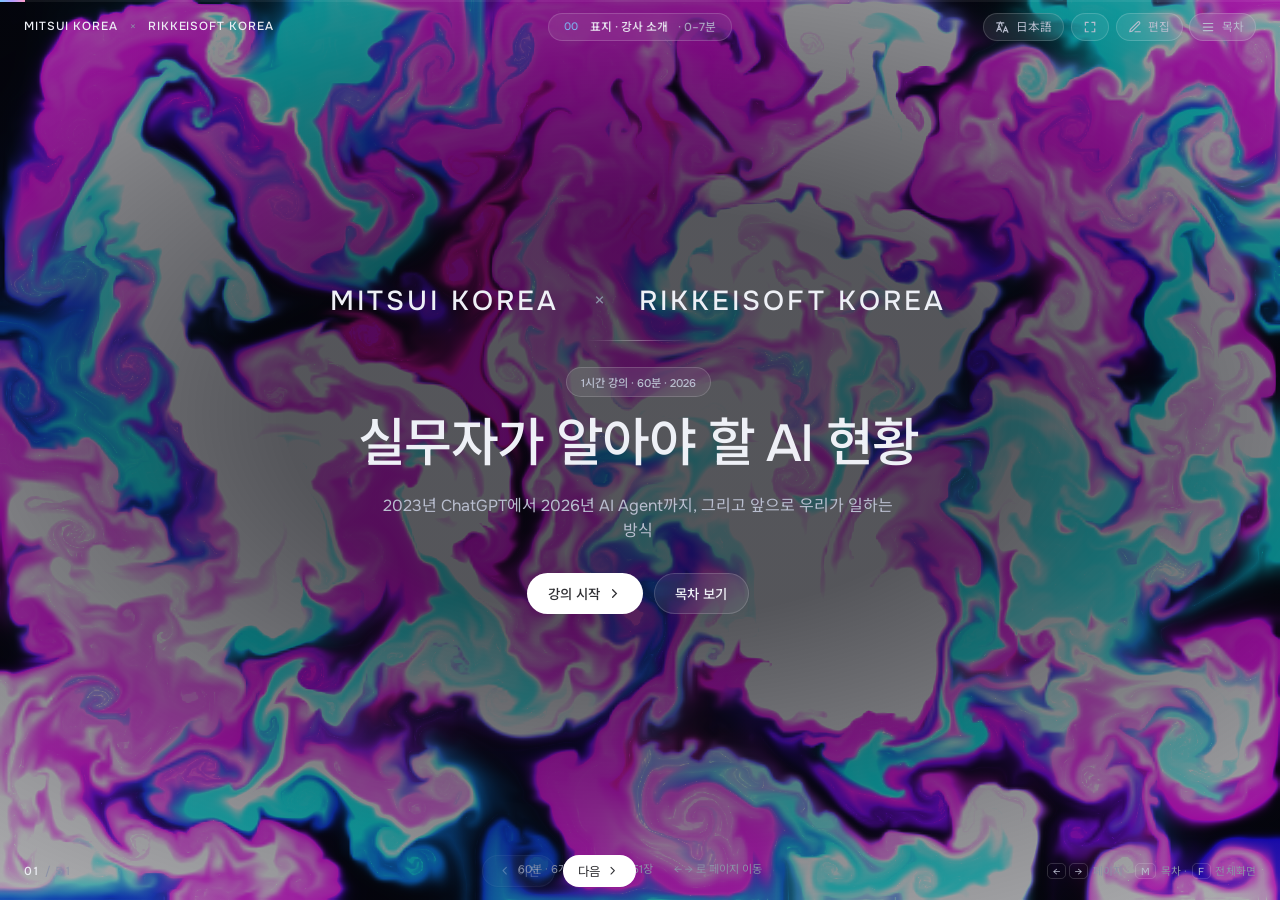
==== commit e51ff7a2: "Reclassify doc-hierarchy under Harness, trim slides, add step-reveal, optimize perf - Doc-hierarchy " ====
--- a/ai-briefing.html
+++ b/ai-briefing.html
@@ -251,6 +251,7 @@
         radial-gradient(120% 90% at 50% 50%, rgba(4,5,12,0.15) 0%, rgba(4,5,12,0.8) 100%);
     }
 
+    .slide { contain: layout style; }
     .slide-inner {
       position: relative;
       z-index: 3;
@@ -504,8 +505,6 @@
       background: var(--glass-soft);
       border-radius: 0.9rem;
       padding: 1.15rem 1.25rem 1.25rem;
-      backdrop-filter: blur(8px);
-      -webkit-backdrop-filter: blur(8px);
     }
     .card h4 {
       font-size: 1rem;
@@ -555,8 +554,6 @@
       padding: 0.48rem 1rem;
       font-size: 0.9rem;
       color: var(--body-muted);
-      backdrop-filter: blur(10px);
-      -webkit-backdrop-filter: blur(10px);
     }
 
     .flow { display: flex; flex-wrap: wrap; align-items: center; gap: 0.5rem; margin: 0.65rem 0 1.35rem; }
@@ -1569,6 +1566,10 @@
       font: inherit; font-size: 0.92rem; cursor: pointer; transition: border-color 0.15s ease; }
     .tl-btn:hover { border-color: var(--cyan); }
     .tl-count { font-size: 1.25rem; font-weight: 700; color: var(--cyan); font-variant-numeric: tabular-nums; }
+
+    /* 사진이 없는 split 패널은 숨기고 본문을 전체 폭으로 (편집 모드에서는 업로드 슬롯 유지) */
+    body:not(.is-editing) .col-fig.fig-empty { display: none; }
+    body:not(.is-editing) .slide-inner.is-split.no-fig { grid-template-columns: 1fr; }
   </style>
 </head>
 
@@ -1672,12 +1673,12 @@
     canvas.height = canvas.clientHeight;
 
     let config = {
-        SIM_RESOLUTION: 200,
-        DYE_RESOLUTION: 512,
+        SIM_RESOLUTION: 128,
+        DYE_RESOLUTION: 360,
         DENSITY_DISSIPATION: 0.958,
         VELOCITY_DISSIPATION: 0.96,
         PRESSURE_DISSIPATION: 0.8,
-        PRESSURE_ITERATIONS: 20,
+        PRESSURE_ITERATIONS: 12,
         CURL: 42,
         SPLAT_RADIUS: 0.22,
         SHADING: true,
@@ -2387,13 +2388,18 @@
     let rafHandle = 0;
     let destroyed = false;
     let active = true;   // 표지/목차에서만 true
+    let lastFrameTs = 0;
 
     update();
 
-    function update() {
+    function update(nowTs) {
         if (destroyed) return;
         rafHandle = requestAnimationFrame(update);
         if (!active) return;          // 강의 슬라이드에서는 시뮬레이션 정지
+        if (document.hidden) return;  // 탭이 백그라운드면 정지
+        nowTs = nowTs || performance.now();
+        if (nowTs - lastFrameTs < 30) return;   // ~33fps 상한 (저사양 PC 보호)
+        lastFrameTs = nowTs;
         resizeCanvas();
         driveVirtualPointer();
         input();
@@ -3276,32 +3282,9 @@
     },
 
     {
-      ch: 2, nav: "MCP — AI의 USB", layout: "split", img: "pcb-blue", cap: "MCP · Model Context Protocol",
-      kicker: "Part 2 · Agent System ② MCP — 시스템 연결",
-      title: "② MCP — <em>AI의 USB / Connector</em>",
-      lead: "AI가 사내의 다양한 시스템과 연결되는 표준 방식입니다.",
-      body: `<div class="grid g2">
-        ${card("지금 — 사람이 이동한다", ["CRM → Excel → Email → ERP → Web", "사람이 창을 옮겨 다니며 옮겨 적는다"])}
-        ${card("Agent 환경 — AI가 이동한다", ["권한 범위 <b>안에서</b> 시스템을 넘나들며", "조회 · 정리 · 작성까지 수행"], "accent-c")}
-      </div>`
-      + `<p class="note">핵심은 “AI가 다 할 수 있다”가 아니라 <b>“허용된 범위 안에서만 할 수 있다”</b>입니다.</p>`
-    },
-
-    {
-      ch: 2, nav: "Agent Skills — AI용 SOP", img: "board-dark",
-      kicker: "Part 2 · Agent System ③ Skills — 업무 매뉴얼",
-      title: "③ Agent Skills — <em>회사의 노하우를 AI가 쓰는 형태로</em>",
-      body: `<div class="grid g2">
-        ${card("Skill로 만들 수 있는 것", ["우리 회사 고객보고 양식", "계약 검토 순서", "시장 조사 기준", "Supplier 평가 기준", "내부 승인용 문서 작성법"])}
-        ${card("의미", ["개인의 Prompt 노하우 → <b>조직의 자산</b>", "잘 쓰는 한 사람에게 의존하지 않는 구조", "신규 입사자 Onboarding과 같은 논리"], "accent-c")}
-      </div>`
-      + quote("개인의 Prompt 노하우가 아니라 <b>조직의 SOP를 AI 자산으로</b> 만드는 방향.")
-    },
-
-    {
       ch: 2, nav: "AI 문서 체계 = 법령 체계", img: "capital-night", cls: "compact",
-      kicker: "Part 2 · Agent System ③ Skills — 문서 위계",
-      title: "③ Skills 심화 — 규칙은 <em>법령처럼</em> 쌓는다",
+      kicker: "Part 2 · Agent System ① Harness — 문서 위계",
+      title: "① Harness 심화 — 규칙은 <em>법령처럼</em> 쌓는다",
       lead: "Skill과 규칙을 파일 하나에 몰아넣으면 관리가 안 됩니다. <em>상위법과 하위법</em>처럼 위계를 두고 폴더로 나눕니다.",
       body: `<div class="ladder">
         <div class="ladder-row l1">
@@ -3339,8 +3322,8 @@
 
     {
       ch: 2, nav: "실제 폴더 구조", img: "board-macro", cls: "compact",
-      kicker: "Part 2 · Agent System ③ Skills — 실제 모습",
-      title: "③ Skills 심화 — 실제로는 <em>이렇게 생겼다</em>",
+      kicker: "Part 2 · Agent System ① Harness — 실제 모습",
+      title: "① Harness 심화 — 실제로는 <em>이렇게 생겼다</em>",
       lead: "특별한 시스템이 아니라 <em>폴더와 .md 파일</em>입니다. AI는 일할 때 위에서부터 순서대로 읽습니다.",
       body: `<div class="tree">
         <div class="tree-row"><code><b>mitsui-ai/</b></code><em>전사 AI 작업 공간</em></div>
@@ -3368,6 +3351,29 @@
     },
 
     {
+      ch: 2, nav: "MCP — AI의 USB", layout: "split", img: "pcb-blue", cap: "MCP · Model Context Protocol",
+      kicker: "Part 2 · Agent System ② MCP — 시스템 연결",
+      title: "② MCP — <em>AI의 USB / Connector</em>",
+      lead: "AI가 사내의 다양한 시스템과 연결되는 표준 방식입니다.",
+      body: `<div class="grid g2">
+        ${card("지금 — 사람이 이동한다", ["CRM → Excel → Email → ERP → Web", "사람이 창을 옮겨 다니며 옮겨 적는다"])}
+        ${card("Agent 환경 — AI가 이동한다", ["권한 범위 <b>안에서</b> 시스템을 넘나들며", "조회 · 정리 · 작성까지 수행"], "accent-c")}
+      </div>`
+      + `<p class="note">핵심은 “AI가 다 할 수 있다”가 아니라 <b>“허용된 범위 안에서만 할 수 있다”</b>입니다.</p>`
+    },
+
+    {
+      ch: 2, nav: "Agent Skills — AI용 SOP", img: "board-dark",
+      kicker: "Part 2 · Agent System ③ Skills — 업무 매뉴얼",
+      title: "③ Agent Skills — <em>회사의 노하우를 AI가 쓰는 형태로</em>",
+      body: `<div class="grid g2">
+        ${card("Skill로 만들 수 있는 것", ["우리 회사 고객보고 양식", "계약 검토 순서", "시장 조사 기준", "Supplier 평가 기준", "내부 승인용 문서 작성법"])}
+        ${card("의미", ["개인의 Prompt 노하우 → <b>조직의 자산</b>", "잘 쓰는 한 사람에게 의존하지 않는 구조", "신규 입사자 Onboarding과 같은 논리"], "accent-c")}
+      </div>`
+      + quote("개인의 Prompt 노하우가 아니라 <b>조직의 SOP를 AI 자산으로</b> 만드는 방향.")
+    },
+
+    {
       ch: 2, nav: "Ralph — 반복 실행 패턴", layout: "split", img: "orbit-core", cap: "Ralph · 작은 Task의 반복 루프",
       kicker: "Part 2 · Agent System ④ Ralph — 일 시키는 방식",
       title: "④ Ralph — <em>반복 실행 패턴</em>",
@@ -3419,21 +3425,8 @@
     { ch: 3, divider: true, nav: "Part 3 안내",
       partLabel: "Part 3", title: "미쓰이 <em>팀 활동</em>",
       teaser: "이제 우리 업무 차례입니다. 각자 자동화 · 개선하고 싶은 업무를 적고 발표합니다.",
-      bullets: ["영업부서 공통 Workflow 훑어보기", "Work Map에서 아이디어 얻기", "작성 10분 + 발표 10분"],
+      bullets: ["Work Map에서 아이디어 얻기", "작성 10분 + 발표 10분", "팀별 대표 사례 공유"],
       time: "32–50분" },
-
-    {
-      ch: 3, nav: "영업부서 공통 Workflow", img: "harbor-bridge",
-      kicker: "Part 3 · 활동 준비",
-      title: "철강 · 금속자원 · 화학 · 에너지의 <em>공통 Workflow</em>",
-      lead: "취급 품목은 달라도, 업무의 뼈대는 거의 같습니다.",
-      body: flow(["Market", "Customer", "Supplier", "Price / Spec", "Logistics", "Negotiation", "Contract", "Delivery", "Monitoring"])
-        + `<div class="grid g3">
-        ${card("AI가 먼저 들어오는 구간", ["Market · Customer · Supplier", "Price / Spec 비교"], "accent-c")}
-        ${card("사람과 AI가 함께하는 구간", ["Logistics 조건 검토", "Contract 검토"], "accent-v")}
-        ${card("사람이 중심인 구간", ["Negotiation", "최종 Commitment"], "accent-m")}
-      </div>`
-    },
 
     {
       ch: 3, nav: "Mitsui AI Work Map", img: "grid-aerial", cls: "compact",
@@ -3590,7 +3583,7 @@
     { ch: 6, divider: true, nav: "부록 안내",
       partLabel: "Appendix", title: "부록 — <em>참고 자료</em>",
       teaser: "강의에서는 건너뛰지만, 실무에서 꺼내 볼 수 있는 자료입니다.",
-      bullets: ["실전 프롬프트 3종", "2026 AI Tools 카탈로그 5장", "빅테크의 Agent-first 업무 리듬", "전문가 관점 · Jagged Intelligence"],
+      bullets: ["실전 프롬프트 3종", "2026 AI Tools 카탈로그 5장", "빅테크의 Agent-first 업무 리듬"],
       time: "별도 자료" },
 
     {
@@ -3751,31 +3744,6 @@
       </ol>`
       + quote("하루의 리듬이 <b>‘내가 무엇을 할까’</b>에서 <b>‘무엇을 맡기고, 무엇을 검토할까’</b>로 바뀐다.")
       + `<p class="note">Meta · Google 등 빅테크 엔지니어링 조직에서 보고되는 패턴을 <b>재구성한 시나리오</b>이며, 특정 회사의 공식 업무 절차는 아닙니다. 이런 방식이 가능한 것은 코드 · 문서처럼 <b>결과를 검증할 수 있는 업무</b>가 많기 때문입니다.</p>`
-    },
-
-    {
-      ch: 6, nav: "전문가들의 주요 관점", img: "mesh-field",
-      kicker: "부록 · 관점 비교",
-      title: "전문가들은 <em>무엇을 병목</em>으로 보는가",
-      lead: "정확한 AGI 날짜를 맞히는 것이 목적이 아닙니다. 누가 무엇을 병목이라고 보는지가 중요합니다.",
-      body: `<div class="grid g4">
-        ${card("Jensen Huang", "<b>Agentic Computing</b><br>Model + Harness + Tools/Skills + Runtime<br><br>기업 컴퓨팅 자체가 Agent 기반으로 이동한다는 관점.")}
-        ${card("Dario Amodei", "고급 지적 노동의 자동화가 <b>매우 빠르게</b> 일어날 수 있다는 공격적 전망.<br><br>단, CEO의 전망은 기술적 사실이 아니라 <b>Forecast</b>로 볼 것.")}
-        ${card("Demis Hassabis", "언어 모델을 넘어 <b>Science · Discovery · World Understanding · Robotics</b>로 확장되는 방향.")}
-        ${card("Yann LeCun", "LLM만으로 인간 수준 지능에 도달하기 어렵다.<br><br>다음 기술 — <b>World Model · Physical Intelligence · Planning</b>")}
-      </div>`
-    },
-
-    {
-      ch: 6, nav: "Jagged Intelligence", layout: "split", img: "mesh-field", cap: "능력의 경계는 매끄럽지 않다",
-      kicker: "부록 · 중요 개념",
-      title: "<em>Jagged Intelligence</em> — 들쭉날쭉한 지능",
-      lead: "AI는 모든 영역에서 균일하게 똑똑하지 않습니다. 어떤 어려운 문제는 인간 전문가 수준 이상으로 처리하면서도, 의외로 단순한 예외에서 실패합니다.",
-      body: quote("높은 <b>Capability</b>와 높은 <b>Reliability</b>는 같은 의미가 아니다.")
-        + `<div class="grid g2">
-        ${card("Capability", "무엇을 해낼 수 있는가 — 최고 성능 기준")}
-        ${card("Reliability", "매번 같은 품질로 해내는가 — 대기업에서 훨씬 중요한 기준", "accent-c")}
-      </div>`
     },
 
   ];
@@ -4163,32 +4131,9 @@
     },
 
     {
-      ch: 2, nav: "MCP — AIのUSB", layout: "split", img: "pcb-blue", cap: "MCP · Model Context Protocol",
-      kicker: "Part 2 · Agent System ② MCP — システム連携",
-      title: "② MCP — <em>AIのUSB / Connector</em>",
-      lead: "AIが社内のさまざまなシステムとつながるための標準的な方式です。",
-      body: `<div class="grid g2">
-        ${card("今 — 人が移動する", ["CRM → Excel → Email → ERP → Web", "人がウィンドウを行き来しながら転記する"])}
-        ${card("Agent環境 — AIが移動する", ["<b>権限の範囲内で</b>システムを行き来し", "照会・整理・作成までを実行"], "accent-c")}
-      </div>`
-      + `<p class="note">重要なのは『AIが何でもできる』ことではなく、<b>『許可された範囲内でのみできる』</b>ということです。</p>`
-    },
-
-    {
-      ch: 2, nav: "Agent Skills — AI用SOP", img: "board-dark",
-      kicker: "Part 2 · Agent System ③ Skills — 業務マニュアル",
-      title: "③ Agent Skills — <em>会社のノウハウをAIが使える形に</em>",
-      body: `<div class="grid g2">
-        ${card("Skillにできるもの", ["自社の顧客報告フォーマット", "契約レビューの手順", "市場調査の基準", "Supplier評価の基準", "社内承認用文書の作成方法"])}
-        ${card("意味", ["個人のPromptノウハウ → <b>組織の資産</b>", "うまく使える一人に依存しない仕組み", "新入社員のOnboardingと同じロジック"], "accent-c")}
-      </div>`
-      + quote("個人のPromptノウハウではなく、<b>組織のSOPをAI資産に</b>する方向。")
-    },
-
-    {
       ch: 2, nav: "AI文書体系 = 法令体系", img: "capital-night", cls: "compact",
-      kicker: "Part 2 · Agent System ③ Skills — 文書の階層",
-      title: "③ Skills深掘り — ルールは<em>法令のように</em>積み重ねる",
+      kicker: "Part 2 · Agent System ① Harness — 文書の階層",
+      title: "① Harness深掘り — ルールは<em>法令のように</em>積み重ねる",
       lead: "Skillとルールを一つのファイルに詰め込むと管理できません。<em>上位法と下位法</em>のように階層を設け、フォルダで分けます。",
       body: `<div class="ladder">
         <div class="ladder-row l1">
@@ -4226,8 +4171,8 @@
 
     {
       ch: 2, nav: "実際のフォルダ構造", img: "board-macro", cls: "compact",
-      kicker: "Part 2 · Agent System ③ Skills — 実際の形",
-      title: "③ Skills深掘り — 実際には<em>こんな形</em>をしている",
+      kicker: "Part 2 · Agent System ① Harness — 実際の形",
+      title: "① Harness深掘り — 実際には<em>こんな形</em>をしている",
       lead: "特別なシステムではなく<em>フォルダと.mdファイル</em>です。AIは作業する際、上から順番に読み込みます。",
       body: `<div class="tree">
         <div class="tree-row"><code><b>mitsui-ai/</b></code><em>全社AI作業スペース</em></div>
@@ -4255,6 +4200,29 @@
     },
 
     {
+      ch: 2, nav: "MCP — AIのUSB", layout: "split", img: "pcb-blue", cap: "MCP · Model Context Protocol",
+      kicker: "Part 2 · Agent System ② MCP — システム連携",
+      title: "② MCP — <em>AIのUSB / Connector</em>",
+      lead: "AIが社内のさまざまなシステムとつながるための標準的な方式です。",
+      body: `<div class="grid g2">
+        ${card("今 — 人が移動する", ["CRM → Excel → Email → ERP → Web", "人がウィンドウを行き来しながら転記する"])}
+        ${card("Agent環境 — AIが移動する", ["<b>権限の範囲内で</b>システムを行き来し", "照会・整理・作成までを実行"], "accent-c")}
+      </div>`
+      + `<p class="note">重要なのは『AIが何でもできる』ことではなく、<b>『許可された範囲内でのみできる』</b>ということです。</p>`
+    },
+
+    {
+      ch: 2, nav: "Agent Skills — AI用SOP", img: "board-dark",
+      kicker: "Part 2 · Agent System ③ Skills — 業務マニュアル",
+      title: "③ Agent Skills — <em>会社のノウハウをAIが使える形に</em>",
+      body: `<div class="grid g2">
+        ${card("Skillにできるもの", ["自社の顧客報告フォーマット", "契約レビューの手順", "市場調査の基準", "Supplier評価の基準", "社内承認用文書の作成方法"])}
+        ${card("意味", ["個人のPromptノウハウ → <b>組織の資産</b>", "うまく使える一人に依存しない仕組み", "新入社員のOnboardingと同じロジック"], "accent-c")}
+      </div>`
+      + quote("個人のPromptノウハウではなく、<b>組織のSOPをAI資産に</b>する方向。")
+    },
+
+    {
       ch: 2, nav: "Ralph — 反復実行パターン", layout: "split", img: "orbit-core", cap: "Ralph・小さなTaskの反復ループ",
       kicker: "Part 2 · Agent System ④ Ralph — 任せ方",
       title: "④ Ralph — <em>反復実行パターン</em>",
@@ -4306,21 +4274,8 @@
     { ch: 3, divider: true, nav: "Part 3 案内",
       partLabel: "Part 3", title: "三井<em>チーム活動</em>",
       teaser: "ここからは私たちの業務の番です。各自、自動化・改善したい業務を書いて発表します。",
-      bullets: ["営業部門共通のWorkflowをざっと確認", "Work Mapからアイデアを得る", "記入10分 + 発表10分"],
+      bullets: ["Work Mapからアイデアを得る", "記入10分 + 発表10分", "チーム代表事例の共有"],
       time: "32–50分" },
-
-    {
-      ch: 3, nav: "営業部門共通Workflow", img: "harbor-bridge",
-      kicker: "Part 3 · 活動の準備",
-      title: "鉄鋼・金属資源・化学・エネルギーの<em>共通Workflow</em>",
-      lead: "取り扱う品目は違っても、業務の骨格はほぼ同じです。",
-      body: flow(["Market", "Customer", "Supplier", "Price / Spec", "Logistics", "Negotiation", "Contract", "Delivery", "Monitoring"])
-        + `<div class="grid g3">
-        ${card("AIが先に入ってくる領域", ["Market・Customer・Supplier", "Price / Spec比較"], "accent-c")}
-        ${card("人とAIが共に担う領域", ["Logistics条件の確認", "Contract確認"], "accent-v")}
-        ${card("人が中心の領域", ["Negotiation", "最終Commitment"], "accent-m")}
-      </div>`
-    },
 
     {
       ch: 3, nav: "Mitsui AI Work Map", img: "grid-aerial", cls: "compact",
@@ -4477,7 +4432,7 @@
     { ch: 6, divider: true, nav: "付録 案内",
       partLabel: "Appendix", title: "付録 — <em>参考資料</em>",
       teaser: "講義では扱いませんが、実務で参照できる資料です。",
-      bullets: ["実戦プロンプト3種", "2026 AI Toolsカタログ 5枚", "ビッグテックのAgent-first業務リズム", "専門家の視点・Jagged Intelligence"],
+      bullets: ["実戦プロンプト3種", "2026 AI Toolsカタログ 5枚", "ビッグテックのAgent-first業務リズム"],
       time: "別途資料" },
 
     {
@@ -4638,31 +4593,6 @@
       </ol>`
       + quote("一日のリズムが<b>『自分は何をしようか』</b>から<b>『何を任せ、何を確認しようか』</b>へと変わる。")
       + `<p class="note">Meta・Googleなどビッグテックのエンジニアリング組織で報告されているパターンを再構成した<b>シナリオ</b>であり、特定企業の公式な業務手順ではありません。このやり方が可能なのは、コード・ドキュメントのように<b>結果を検証できる業務</b>が多いためです。</p>`
-    },
-
-    {
-      ch: 6, nav: "専門家たちの主な視点", img: "mesh-field",
-      kicker: "付録 · 視点の比較",
-      title: "専門家たちは<em>何をボトルネック</em>と見ているか",
-      lead: "正確なAGIの到来時期を当てることが目的ではありません。誰が何をボトルネックと見ているかが重要です。",
-      body: `<div class="grid g4">
-        ${card("Jensen Huang", "<b>Agentic Computing</b><br>Model + Harness + Tools/Skills + Runtime<br><br>企業のコンピューティング自体がAgentベースへ移行するという見方。")}
-        ${card("Dario Amodei", "高度な知的労働の自動化が非常に速く進む可能性があるという積極的な見通し。<br><br>ただし、CEOの見通しは技術的事実ではなく<b>Forecast</b>として捉えること。")}
-        ${card("Demis Hassabis", "言語モデルを超えて<b>Science・Discovery・World Understanding・Robotics</b>へと拡張していく方向。")}
-        ${card("Yann LeCun", "LLMだけでは人間レベルの知能に到達するのは難しい。<br><br>次の技術 — <b>World Model・Physical Intelligence・Planning</b>")}
-      </div>`
-    },
-
-    {
-      ch: 6, nav: "Jagged Intelligence", layout: "split", img: "mesh-field", cap: "能力の境界は滑らかではない",
-      kicker: "付録 · 重要な概念",
-      title: "<em>Jagged Intelligence</em> — でこぼこした知能",
-      lead: "AIはすべての領域で均一に賢いわけではありません。ある難しい問題は人間の専門家以上に処理できる一方で、意外なほど単純な例外でつまずきます。",
-      body: quote("高い<b>Capability</b>と高い<b>Reliability</b>は同じ意味ではない。")
-        + `<div class="grid g2">
-        ${card("Capability", "何を成し遂げられるか — 最高性能を基準に")}
-        ${card("Reliability", "毎回同じ品質でこなせるか — 大企業ではるかに重要な基準", "accent-c")}
-      </div>`
     },
 
   ];
@@ -4783,6 +4713,11 @@
       const slug = host.dataset.imgSlug;
       const url = images[slug] || "";
       host.classList.toggle("has-photo", !!url);
+      const fig = host.closest(".col-fig");
+      if (fig) {
+        fig.classList.toggle("fig-empty", !url);
+        host.closest(".slide-inner")?.classList.toggle("no-fig", !url);
+      }
       const img = host.querySelector(".photo-img");
       if (!img) return;
       const slideEl = host.closest(".slide");
@@ -5373,7 +5308,15 @@
   });
 
   prevBtn.addEventListener("click", () => go(index - 1));
-  nextBtn.addEventListener("click", () => go(index + 1));
+  function revealNext() {
+    if (editMode) return false;
+    const s = slideEls[index];
+    if (!s) return false;
+    const btn = s.querySelector(".quiz-item:not(.is-open) > .rv-btn");
+    if (btn) { btn.click(); return true; }
+    return false;
+  }
+  nextBtn.addEventListener("click", () => { if (!revealNext()) go(index + 1); });
   document.getElementById("tocBtn").addEventListener("click", () => setToc(!tocOpen));
   document.getElementById("tocClose").addEventListener("click", () => setToc(false));
   toc.addEventListener("click", (e) => { if (e.target === toc) setToc(false); });
@@ -5472,7 +5415,7 @@
     if (editMode && (e.key === " " || e.key === "Enter")) return;
     switch (e.key) {
       case "ArrowRight": case "PageDown": case " ": case "Enter":
-        e.preventDefault(); if (tocOpen) setToc(false); else go(index + 1); break;
+        e.preventDefault(); if (tocOpen) setToc(false); else if (!revealNext()) go(index + 1); break;
       case "ArrowLeft": case "PageUp":
         e.preventDefault(); if (tocOpen) setToc(false); else go(index - 1); break;
       case "Home": e.preventDefault(); go(0); break;
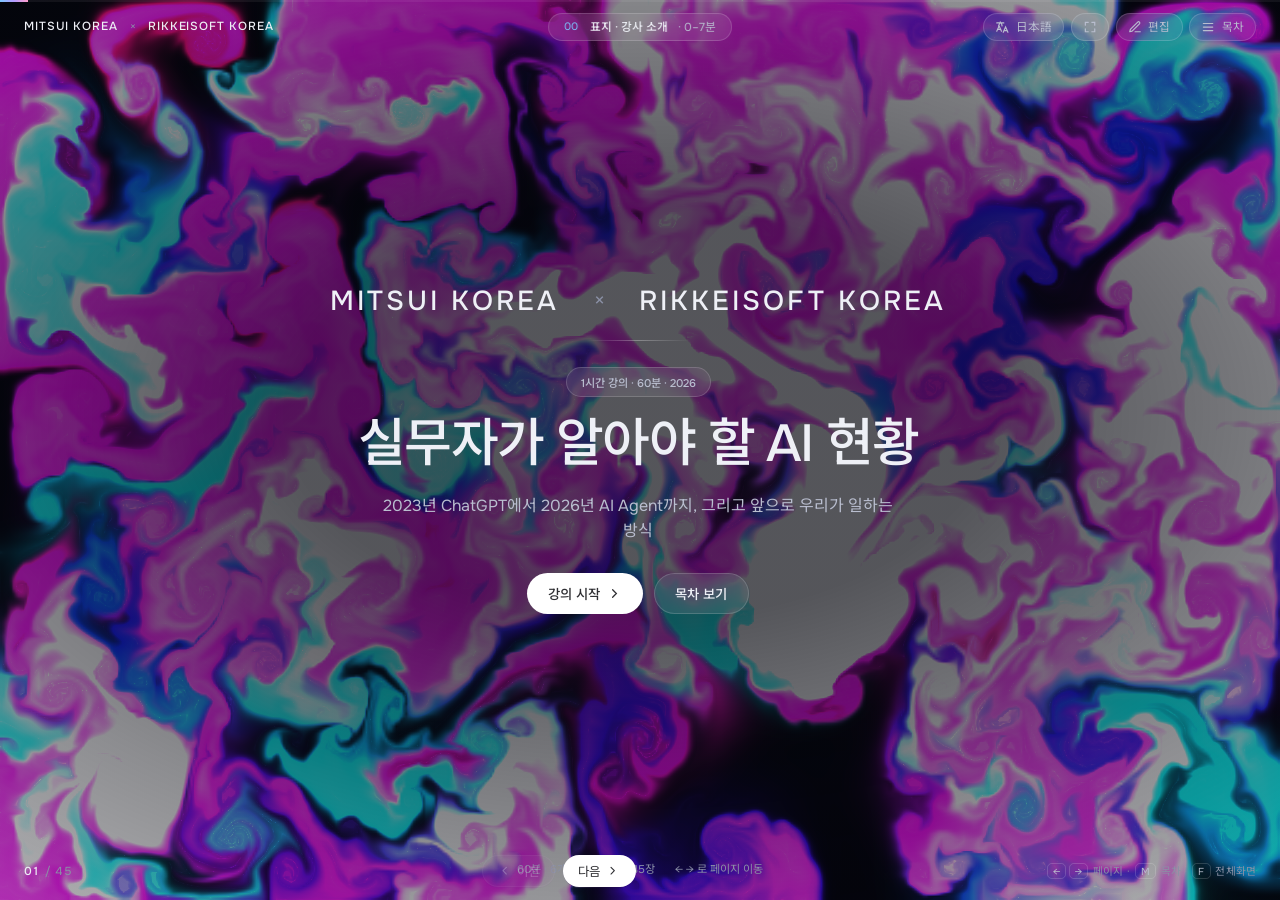
==== commit b6015ed5: "Drop Ralph and 5 more slides, add AI glossary, resequence Part 2 - Deleted: gap-bridging tech slide," ====
--- a/ai-briefing.html
+++ b/ai-briefing.html
@@ -2941,7 +2941,7 @@
               "반복 업무는 Prompt · Agent · Workflow로 구조화"
             ], "accent-c")}
             ${card("깨알 같은 AI 스킬", [
-              "Skills · MCP · Harness · Ralph 개념을 실무형으로 적용",
+              "Skills · MCP · Harness 개념을 실무형으로 적용",
               "문서 체계, Context 설계, 재현 가능한 업무 플로우 구성",
               "‘보여주기용 AI’보다 <b>‘실제 업무에 박히는 AI’</b>를 지향"
             ])}
@@ -2999,7 +2999,7 @@
         [
           ["0–7분",   "강사 소개",         "실무에서 AI를 어떻게 쓰고 있는지"],
           ["7–17분",  "Part 1. 통계",      "도입률 · 성과 격차 · 성숙도 — 숫자로 보는 현재"],
-          ["17–32분", "Part 2. 개념 · Agent System", "MCP · Skills · Harness · Ralph — 비유와 예시로"],
+          ["17–32분", "Part 2. 개념 · Agent System", "Harness · MCP · Skills와 핵심 용어 정리"],
           ["32–50분", "Part 3. 팀 활동",   "자동화 · 개선하고 싶은 내 업무를 적고 발표"],
           ["50–55분", "Part 4. 시나리오",  "Level 1~5 · 2027~2030, AI는 어디까지 가는가"],
           ["55–60분", "Q&A",               "자유 질문 · 마무리"]
@@ -3010,7 +3010,7 @@
     { ch: 1, divider: true, nav: "Part 1 안내",
       partLabel: "Part 1", title: "통계로 보는 <em>AI의 현재</em>",
       teaser: "이론 대신 숫자부터 봅니다. 도입은 어디까지 왔고, 성과의 격차는 왜 생기는지.",
-      bullets: ["몸풀기 퀴즈 — 숫자 감 잡기", "글로벌 · 한국 · 일본 도입률", "도입률과 성과의 격차", "2026 능력 지도와 분야별 성숙도", "기술 Gap — 왜 대기업은 느린가"],
+      bullets: ["몸풀기 퀴즈 — 숫자 감 잡기", "글로벌 · 한국 · 일본 도입률", "도입률과 성과의 격차", "2026 능력 지도와 분야별 성숙도", "왜 대기업은 느릴 수밖에 없는가"],
       time: "7–17분" },
 
     {
@@ -3153,24 +3153,10 @@
       + quote("Enterprise Gap은 무조건 나쁜 것이 아니다.<br>필요한 <b>안전장치</b> 때문에 생기는 Gap이기도 하다.")
     },
 
-    {
-      ch: 1, nav: "그런데 왜 지금이 중요한가", img: "chrome-chip",
-      kicker: "Part 1 · 왜 지금인가",
-      title: "Gap은 남지만, <em>Gap을 연결하는 기술</em>이 빠르게 발전한다",
-      body: chips([
-        "MCP / Connectors", "Agent Skills", "Enterprise Search", "Agent Harness",
-        "Memory / State", "Evaluation", "Permission", "Audit", "Sandboxing", "Governance"
-      ]) + `<div class="grid g2">
-        ${card("지금까지의 병목", ["모델 성능", "무엇을 할 수 있는가"])}
-        ${card("앞으로의 병목", ["연결 · 권한 · 검증 · 기록", "<b>안전하게</b> 할 수 있는가"], "accent-c")}
-      </div>`
-      + quote("따라서 AI 기술의 <b>Business Adoption 속도</b>가 빨라질 가능성이 높다.")
-    },
-
     { ch: 2, divider: true, nav: "Part 2 안내",
       partLabel: "Part 2", title: "핵심 개념, <em>가볍고 쉽게</em>",
-      teaser: "꼭 필요한 개념만 다섯 가지. 전부 비유와 예시로 짚고 넘어갑니다.",
-      bullets: ["2023→2026 — 무엇이 달라졌나", "Agent System 전체 그림 — 신입사원 온보딩", "① Harness → ② MCP → ③ Skills → ④ Ralph 순서대로", "30초 실습 · 맡긴다 / 같이한다 / 내가 한다"],
+      teaser: "꼭 필요한 개념만. 전부 비유와 예시로 짚고, 마지막에 용어를 한 장으로 정리합니다.",
+      bullets: ["2023→2026 — 무엇이 달라졌나", "Agent System 전체 그림 — 신입사원 온보딩", "① Harness → ② MCP → ③ Skills 순서대로", "AI 핵심 용어 정리 · 30초 실습"],
       time: "17–32분" },
 
     {
@@ -3187,69 +3173,19 @@
       + `<p class="note">연도별 세부 내용을 외울 필요는 없습니다. 오늘 기억할 것은 <b>“위임의 단위가 계속 커진다”</b>는 방향 하나입니다.</p>`
     },
 
-    {
-      ch: 2, nav: "2023 — GENERATE", layout: "split", img: "ai-key", cap: "2023 · Prompt / Generate",
-      kicker: "Part 2 · 2023",
-      title: "2023 — <em>GENERATE</em>",
-      lead: "AI에게 질문하면 답을 준다.",
-      body: `<div class="grid g2">
-        ${card("대표 흐름", ["GPT-4", "Claude 2", "Gemini 1.0", "Midjourney", "DALL-E 3"])}
-        ${card("주요 활용", ["번역 · 요약", "이메일 · 문서 초안", "코드 초안", "이미지 생성"])}
-      </div>`
-      + flow(["사람", "Prompt", "AI", "답변", "사람이 실행"])
-      + `<p class="note">AI의 역할 — <b style="color:var(--cyan)">Assistant</b></p>`
-    },
-
-    {
-      ch: 2, nav: "2024 — UNDERSTAND", layout: "split", img: "signal-web", cap: "2024 · Multimodal / Reasoning / Tool Use",
-      kicker: "Part 2 · 2024",
-      title: "2024 — <em>UNDERSTAND</em>",
-      lead: "AI가 텍스트만 읽는 것이 아니라 보고, 듣고, 파일과 도구를 사용하기 시작한다.",
-      body: `<div class="grid g2">
-        ${card("대표 흐름", ["GPT-4o · Gemini 1.5 · Claude 3 계열", "o1 계열 Reasoning", "Sora · Veo · Realtime Voice", "긴 Context · Tool Use · MCP 등장"])}
-        ${card("입출력의 변화", ["기존 — Text → AI → Text", "변화 — Text / Image / Audio / Video / File / Web → AI → <b>Tool</b>"])}
-      </div>`
-      + quote("생성 모델에서 <b>외부 환경과 연결되는 시스템</b>으로 발전하기 시작한 해.")
-    },
-
-    {
-      ch: 2, nav: "2025 — ACT", layout: "split", img: "android-head", cap: "2025 · Agent / Tool / Action",
-      kicker: "Part 2 · 2025",
-      title: "2025 — <em>ACT</em>",
-      lead: "AI가 답을 만드는 것을 넘어 업무를 직접 수행하기 시작한다.",
-      body: `<div class="grid g2">
-        ${card("대표 흐름", ["Claude Code · OpenAI Codex", "Cursor Agent", "Deep Research", "Computer Use", "Agent Skills · Subagents", "MCP ecosystem"])}
-        ${card("역할의 이동", ["기존 — 사람 → AI → 답 → 사람이 실행", "Agent — 사람 → <b>Goal</b> → AI → 검색 → Tool 사용 → 작업 → 검증 → 결과"], "accent-c", "Assistant → Agent")}
-      </div>`
-    },
-
-    {
-      ch: 2, nav: "2026 — DELEGATE", layout: "split", img: "robot-hand", cap: "2026 · Harness / Orchestration / Delegation",
-      kicker: "Part 2 · 2026",
-      title: "2026 — <em>DELEGATE</em>",
-      lead: "좋은 AI 모델 하나보다, AI가 일을 잘할 수 있도록 만드는 <em>시스템</em>이 중요해진다.",
-      body: `<div class="grid g3">
-        ${card("2023", "Prompt Engineering")}
-        ${card("2024–2025", "Context + Tool Use")}
-        ${card("2026", "Harness + Skills + Memory + Evals + Orchestration<br><br>= <b>Agentic AI</b>", "accent-v")}
-      </div>`
-      + quote("모델의 성능 경쟁에서 <b>실행 환경의 설계</b> 경쟁으로 무게중심이 이동하고 있다.")
-    },
-
     /* ── Agent System 전체 그림 ─────────────────────────────── */
     {
       ch: 2, nav: "Agent System 전체 그림", img: "crystal-core", cls: "roomy",
       kicker: "Part 2 · Agent System — 전체 그림",
       title: "AI에게 일을 맡기는 것은 <em>신입사원 온보딩</em>과 같다",
-      lead: "AI Agent는 ‘디지털 직원’입니다. 직원 한 명이 일을 시작하게 하려면 네 가지가 필요합니다 — 지금부터 이 순서대로 하나씩 봅니다.",
-      body: `<div class="grid g4">
+      lead: "AI Agent는 ‘디지털 직원’입니다. 직원 한 명이 일을 시작하게 하려면 세 가지가 필요합니다 — 지금부터 이 순서대로 하나씩 봅니다.",
+      body: `<div class="grid g3">
         ${card("① Harness", "일할 수 있는 <b>업무 환경</b> 전체<br><br>신입에게 자리 · PC · 권한을 세팅해 주는 것", "accent-c", "업무 환경")}
         ${card("② MCP", "사내 시스템과의 <b>연결</b><br><br>ERP · CRM · 메일 계정을 열어 주는 것", "accent-v", "시스템 연결")}
         ${card("③ Skills", "회사의 <b>업무 매뉴얼</b><br><br>보고 양식 · 검토 순서 · 조사 기준을 주는 것", "", "업무 매뉴얼")}
-        ${card("④ Ralph", "일을 <b>시키는 방식</b><br><br>큰 일을 작게 쪼개 반복해서 맡기는 것", "accent-m", "일 시키는 방식")}
       </div>`
-      + flow(["① 환경을 만든다", "② 시스템을 연결한다", "③ 매뉴얼을 준다", "④ 작게 쪼개 맡긴다"])
-      + `<p class="note">이 네 가지가 갖춰질수록 AI에게 <b>맡길 수 있는 업무의 길이</b>가 길어집니다. 다음 슬라이드부터 하나씩 설명합니다.</p>`
+      + flow(["① 환경을 만든다", "② 시스템을 연결한다", "③ 매뉴얼을 준다"])
+      + `<p class="note">이 세 가지가 갖춰질수록 AI에게 <b>맡길 수 있는 업무의 길이</b>가 길어집니다. 다음 슬라이드부터 하나씩 설명합니다.</p>`
     },
 
     {
@@ -3373,31 +3309,28 @@
       + quote("개인의 Prompt 노하우가 아니라 <b>조직의 SOP를 AI 자산으로</b> 만드는 방향.")
     },
 
-    {
-      ch: 2, nav: "Ralph — 반복 실행 패턴", layout: "split", img: "orbit-core", cap: "Ralph · 작은 Task의 반복 루프",
-      kicker: "Part 2 · Agent System ④ Ralph — 일 시키는 방식",
-      title: "④ Ralph — <em>반복 실행 패턴</em>",
-      lead: "Ralph는 Harness 전체를 의미하지 않습니다. 긴 업무를 끝까지 끌고 가기 위한 루프입니다.",
-      body: steps([
-        "Goal 정의", "작은 Task 선택", "AI 실행", "결과 생성",
-        "Test / Verify", "상태 저장", "다음 Task", "반복"
-      ], "two") + quote("큰 일을 AI에게 <b>한 번에</b> 시키지 않는다.")
-        + `<p class="note">잘못된 방식 — “이 6개월짜리 프로젝트를 모두 완성해줘.”<br>현실적인 방식 — 요구사항 분석 → Task 1 → 검증 → 기록 → Task 2 → 반복</p>`
-    },
-
-    {
-      ch: 2, nav: "Harness / Ralph / MCP / Skill 정리", img: "board-teal",
-      kicker: "Part 2 · Agent System — 한 장 정리",
-      title: "네 개의 단어를 <em>한 장으로</em>",
+    /* ── AI 핵심 용어 한 장 정리 ─────────────────────────────── */
+    {
+      ch: 2, nav: "AI 핵심 용어 한 장 정리", img: "board-teal", cls: "compact",
+      kicker: "Part 2 · 용어 정리",
+      title: "AI 핵심 용어 — <em>한 장으로</em>",
+      lead: "외울 필요는 없습니다. 회의나 기사에서 이 단어가 나왔을 때 <em>무슨 얘기인지 알아듣는 것</em>이 목표입니다.",
       body: table(
-        ["개념", "역할", "쉽게 설명하면"],
+        ["용어", "한 줄 정의", "업무 언어로 바꾸면"],
         [
-          ["① Harness", "전체 실행 구조", "AI 직원의 업무환경"],
-          ["② MCP", "Tool 연결", "AI의 USB"],
-          ["③ Skill", "업무 절차", "AI용 SOP / 업무 매뉴얼"],
-          ["④ Ralph", "반복 실행 패턴", "작은 업무를 계속 수행하는 방식"]
+          ["LLM", "대량의 텍스트로 학습한 언어 모델", "AI의 두뇌"],
+          ["Prompt", "AI에게 주는 지시문", "업무 지시서"],
+          ["Context", "AI가 답할 때 참고하는 정보 전체", "업무 배경 자료"],
+          ["Token", "AI가 글을 세는 단위 (한글 1자 ≈ 1~2 토큰)", "처리량 · 비용의 단위"],
+          ["Hallucination", "그럴듯하지만 <b>틀린</b> 답", "반드시 검증해야 하는 이유"],
+          ["Multimodal", "글 · 이미지 · 음성 · 파일을 함께 다루는 것", "자료를 그대로 넣기"],
+          ["RAG", "사내 문서를 찾아 <b>근거로 삼아</b> 답하는 방식", "우리 자료 기반 답변"],
+          ["Agent", "스스로 도구를 써서 업무를 <b>수행</b>하는 AI", "디지털 직원"],
+          ["Harness", "Agent가 일하는 실행 환경 전체", "업무 환경 · 권한 · 기록"],
+          ["MCP", "AI와 사내 시스템을 잇는 표준 연결", "AI의 USB"],
+          ["Skills", "회사의 업무 절차를 AI가 쓰는 형태로", "AI용 SOP · 업무 매뉴얼"]
         ]
-      ) + `<p class="note">이 네 가지가 갖춰질수록 “AI에게 <b>맡길 수 있는 업무의 길이</b>”가 길어집니다. 이것이 2026년의 실질적인 변화입니다.</p>`
+      ) + `<p class="note">아래 세 줄 — <b style="color:var(--heading)">Harness · MCP · Skills</b> — 가 오늘 Part 2의 전부입니다. 이 세 가지가 갖춰질수록 AI에게 <b>맡길 수 있는 업무의 길이</b>가 길어집니다.</p>`
     },
 
     {
@@ -3790,7 +3723,7 @@
               "反復業務はPrompt・Agent・Workflowとして構造化"
             ], "accent-c")}
             ${card("細部まで効くAIスキル", [
-              "Skills・MCP・Harness・Ralphの概念を実務に適用",
+              "Skills・MCP・Harnessの概念を実務に適用",
               "ドキュメント体系、Context設計、再現可能な業務フローの構築",
               "『見せるためのAI』より<b>『実務に食い込むAI』</b>を志向"
             ])}
@@ -3848,7 +3781,7 @@
         [
           ["0–7分",   "講師紹介",           "実務でAIをどう使っているか"],
           ["7–17分",  "Part 1. 統計",       "導入率・成果の格差・成熟度 — 数字で見る現在"],
-          ["17–32分", "Part 2. 概念 · Agent System", "MCP・Skills・Harness・Ralph — たとえと例で"],
+          ["17–32分", "Part 2. 概念 · Agent System", "Harness・MCP・Skillsと主要用語の整理"],
           ["32–50分", "Part 3. チーム活動", "自動化・改善したい自分の業務を書いて発表"],
           ["50–55分", "Part 4. シナリオ",   "Level 1〜5・2027〜2030年、AIはどこまで行くのか"],
           ["55–60分", "Q&A",                "自由質問・まとめ"]
@@ -3859,7 +3792,7 @@
     { ch: 1, divider: true, nav: "Part 1 案内",
       partLabel: "Part 1", title: "統計で見る<em>AIの現在</em>",
       teaser: "理論の代わりに、まず数字を見ます。導入はどこまで進み、成果の格差はなぜ生まれるのか。",
-      bullets: ["ウォームアップクイズ — 数字の感覚", "グローバル・韓国・日本の導入率", "導入率と成果の格差", "2026年の能力マップと分野別成熟度", "技術Gap — なぜ大企業は遅いのか"],
+      bullets: ["ウォームアップクイズ — 数字の感覚", "グローバル・韓国・日本の導入率", "導入率と成果の格差", "2026年の能力マップと分野別成熟度", "なぜ大企業は遅くならざるを得ないのか"],
       time: "7–17分" },
 
     {
@@ -4002,24 +3935,10 @@
       + quote("Enterprise Gapは一概に悪いものではない。<br>必要な<b>安全装置</b>があるからこそ生まれるGapでもある。")
     },
 
-    {
-      ch: 1, nav: "では、なぜ今が重要なのか", img: "chrome-chip",
-      kicker: "Part 1 · なぜ今なのか",
-      title: "Gapは残るが、<em>Gapをつなぐ技術</em>が急速に発展している",
-      body: chips([
-        "MCP / Connectors", "Agent Skills", "Enterprise Search", "Agent Harness",
-        "Memory / State", "Evaluation", "Permission", "Audit", "Sandboxing", "Governance"
-      ]) + `<div class="grid g2">
-        ${card("これまでのボトルネック", ["モデル性能", "何ができるか"])}
-        ${card("これからのボトルネック", ["連携・権限・検証・記録", "<b>安全に</b>できるか"], "accent-c")}
-      </div>`
-      + quote("したがってAI技術の<b>Business Adoption</b>速度は速まる可能性が高い。")
-    },
-
     { ch: 2, divider: true, nav: "Part 2 案内",
       partLabel: "Part 2", title: "核心概念を<em>軽く、やさしく</em>",
-      teaser: "本当に必要な概念だけを五つ。すべて、たとえと例で押さえます。",
-      bullets: ["2023→2026 — 何が変わったか", "Agent System全体像 — 新入社員オンボーディング", "① Harness → ② MCP → ③ Skills → ④ Ralphの順に", "30秒実習・任せる / 一緒にやる / 自分でやる"],
+      teaser: "本当に必要な概念だけを。すべてたとえと例で押さえ、最後に用語を一枚に整理します。",
+      bullets: ["2023→2026 — 何が変わったか", "Agent System全体像 — 新入社員オンボーディング", "① Harness → ② MCP → ③ Skillsの順に", "AI主要用語の整理・30秒実習"],
       time: "17–32分" },
 
     {
@@ -4036,69 +3955,19 @@
       + `<p class="note">年ごとの細かい内容を覚える必要はありません。今日覚えるのは<b>「委任の単位が拡大し続ける」</b>という方向一つです。</p>`
     },
 
-    {
-      ch: 2, nav: "2023 — GENERATE", layout: "split", img: "ai-key", cap: "2023 · Prompt / Generate",
-      kicker: "Part 2 · 2023",
-      title: "2023 — <em>GENERATE</em>",
-      lead: "AIに質問すれば答えをくれる。",
-      body: `<div class="grid g2">
-        ${card("代表的な流れ", ["GPT-4", "Claude 2", "Gemini 1.0", "Midjourney", "DALL-E 3"])}
-        ${card("主な活用", ["翻訳・要約", "メール・文書のドラフト", "コードのドラフト", "画像生成"])}
-      </div>`
-      + flow(["人", "Prompt", "AI", "回答", "人が実行"])
-      + `<p class="note">AIの役割 — <b style="color:var(--cyan)">Assistant</b></p>`
-    },
-
-    {
-      ch: 2, nav: "2024 — UNDERSTAND", layout: "split", img: "signal-web", cap: "2024 · Multimodal / Reasoning / Tool Use",
-      kicker: "Part 2 · 2024",
-      title: "2024 — <em>UNDERSTAND</em>",
-      lead: "AIがテキストを読むだけでなく、見て、聞いて、ファイルやツールを使い始める。",
-      body: `<div class="grid g2">
-        ${card("代表的な流れ", ["GPT-4o・Gemini 1.5・Claude 3系", "o1系Reasoning", "Sora・Veo・Realtime Voice", "長いContext・Tool Use・MCPの登場"])}
-        ${card("入出力の変化", ["従来 — Text → AI → Text", "変化 — Text / Image / Audio / Video / File / Web → AI → <b>Tool</b>"])}
-      </div>`
-      + quote("生成モデルから<b>外部環境とつながるシステム</b>へと進化し始めた年。")
-    },
-
-    {
-      ch: 2, nav: "2025 — ACT", layout: "split", img: "android-head", cap: "2025 · Agent / Tool / Action",
-      kicker: "Part 2 · 2025",
-      title: "2025 — <em>ACT</em>",
-      lead: "AIが答えを作るだけでなく、業務を直接遂行し始める。",
-      body: `<div class="grid g2">
-        ${card("代表的な流れ", ["Claude Code · OpenAI Codex", "Cursor Agent", "Deep Research", "Computer Use", "Agent Skills · Subagents", "MCP ecosystem"])}
-        ${card("役割の移動", ["従来 — 人 → AI → 答え → 人が実行", "Agent — 人 → <b>Goal</b> → AI → 検索 → Tool使用 → 作業 → 検証 → 結果"], "accent-c", "Assistant → Agent")}
-      </div>`
-    },
-
-    {
-      ch: 2, nav: "2026 — DELEGATE", layout: "split", img: "robot-hand", cap: "2026 · Harness / Orchestration / Delegation",
-      kicker: "Part 2 · 2026",
-      title: "2026 — <em>DELEGATE</em>",
-      lead: "優れたAIモデル一つより、AIがうまく働けるようにする<em>システム</em>が重要になる。",
-      body: `<div class="grid g3">
-        ${card("2023", "Prompt Engineering")}
-        ${card("2024–2025", "Context + Tool Use")}
-        ${card("2026", "Harness + Skills + Memory + Evals + Orchestration<br><br>= <b>Agentic AI</b>", "accent-v")}
-      </div>`
-      + quote("モデル性能の競争から<b>実行環境の設計</b>の競争へと重心が移っている。")
-    },
-
     /* ── Agent System 全体像 ────────────────────────────────── */
     {
       ch: 2, nav: "Agent System 全体像", img: "crystal-core", cls: "roomy",
       kicker: "Part 2 · Agent System — 全体像",
       title: "AIに仕事を任せることは<em>新入社員のオンボーディング</em>と同じ",
-      lead: "AI Agentは『デジタル社員』です。社員一人が仕事を始めるには四つのものが必要です — ここからこの順番で一つずつ見ていきます。",
-      body: `<div class="grid g4">
+      lead: "AI Agentは『デジタル社員』です。社員一人が仕事を始めるには三つのものが必要です — ここからこの順番で一つずつ見ていきます。",
+      body: `<div class="grid g3">
         ${card("① Harness", "働くための<b>業務環境</b>全体<br><br>新入社員に席・PC・権限をセットアップすること", "accent-c", "業務環境")}
         ${card("② MCP", "社内システムとの<b>連携</b><br><br>ERP・CRM・メールのアカウントを開くこと", "accent-v", "システム連携")}
         ${card("③ Skills", "会社の<b>業務マニュアル</b><br><br>報告様式・レビュー手順・調査基準を渡すこと", "", "業務マニュアル")}
-        ${card("④ Ralph", "仕事の<b>任せ方</b><br><br>大きな仕事を小さく分けて繰り返し任せること", "accent-m", "任せ方")}
       </div>`
-      + flow(["① 環境を作る", "② システムをつなぐ", "③ マニュアルを渡す", "④ 小さく分けて任せる"])
-      + `<p class="note">この四つが揃うほど、AIに<b>任せられる仕事の長さ</b>が伸びていきます。次のスライドから一つずつ説明します。</p>`
+      + flow(["① 環境を作る", "② システムをつなぐ", "③ マニュアルを渡す"])
+      + `<p class="note">この三つが揃うほど、AIに<b>任せられる仕事の長さ</b>が伸びていきます。次のスライドから一つずつ説明します。</p>`
     },
 
     {
@@ -4222,31 +4091,28 @@
       + quote("個人のPromptノウハウではなく、<b>組織のSOPをAI資産に</b>する方向。")
     },
 
-    {
-      ch: 2, nav: "Ralph — 反復実行パターン", layout: "split", img: "orbit-core", cap: "Ralph・小さなTaskの反復ループ",
-      kicker: "Part 2 · Agent System ④ Ralph — 任せ方",
-      title: "④ Ralph — <em>反復実行パターン</em>",
-      lead: "RalphはHarness全体を意味するものではありません。長い業務を最後までやり切るための<em>ループ</em>です。",
-      body: steps([
-        "Goal定義", "小さなTaskの選択", "AI実行", "結果生成",
-        "Test / Verify", "状態保存", "次のTask", "反復"
-      ], "two") + quote("大きな仕事をAIに<b>一度に</b>やらせない。")
-        + `<p class="note">誤ったやり方 — 『この半年がかりのプロジェクトを全部完成させて。』<br>現実的なやり方 — 要件分析 → Task 1 → 検証 → 記録 → Task 2 → 反復</p>`
-    },
-
-    {
-      ch: 2, nav: "Harness / Ralph / MCP / Skill 整理", img: "board-teal",
-      kicker: "Part 2 · Agent System — 一枚整理",
-      title: "四つの言葉を<em>一枚に</em>",
+    /* ── AI主要用語の一枚整理 ────────────────────────────────── */
+    {
+      ch: 2, nav: "AI主要用語の一枚整理", img: "board-teal", cls: "compact",
+      kicker: "Part 2 · 用語整理",
+      title: "AI主要用語 — <em>一枚で</em>",
+      lead: "覚える必要はありません。会議や記事でこの言葉が出たときに<em>何の話か分かること</em>が目標です。",
       body: table(
-        ["概念", "役割", "わかりやすく言うと"],
+        ["用語", "一行での定義", "業務の言葉に変えると"],
         [
-          ["① Harness", "全体の実行構造", "AI社員の業務環境"],
-          ["② MCP", "Tool連携", "AIのUSB"],
-          ["③ Skill", "業務手順", "AI用SOP/業務マニュアル"],
-          ["④ Ralph", "反復実行パターン", "小さな業務を継続的にこなすやり方"]
+          ["LLM", "大量のテキストで学習した言語モデル", "AIの頭脳"],
+          ["Prompt", "AIに与える指示文", "業務指示書"],
+          ["Context", "AIが答える際に参照する情報の全体", "業務の背景資料"],
+          ["Token", "AIが文章を数える単位(日本語1文字 ≈ 1〜2トークン)", "処理量・コストの単位"],
+          ["Hallucination", "もっともらしいが<b>誤った</b>答え", "必ず検証すべき理由"],
+          ["Multimodal", "文字・画像・音声・ファイルをまとめて扱うこと", "資料をそのまま入れる"],
+          ["RAG", "社内文書を検索し<b>根拠として</b>答える方式", "自社資料に基づく回答"],
+          ["Agent", "自らツールを使って業務を<b>遂行</b>するAI", "デジタル社員"],
+          ["Harness", "Agentが働く実行環境の全体", "業務環境・権限・記録"],
+          ["MCP", "AIと社内システムをつなぐ標準的な接続", "AIのUSB"],
+          ["Skills", "会社の業務手順をAIが使える形に", "AI用SOP・業務マニュアル"]
         ]
-      ) + `<p class="note">この四つが揃うほど<b>『AIに任せられる業務の長さ』</b>が伸びていきます。これが2026年の実質的な変化です。</p>`
+      ) + `<p class="note">下の三行 — <b style="color:var(--heading)">Harness・MCP・Skills</b> — が今日のPart 2のすべてです。この三つが揃うほど、AIに<b>任せられる仕事の長さ</b>が伸びていきます。</p>`
     },
 
     {
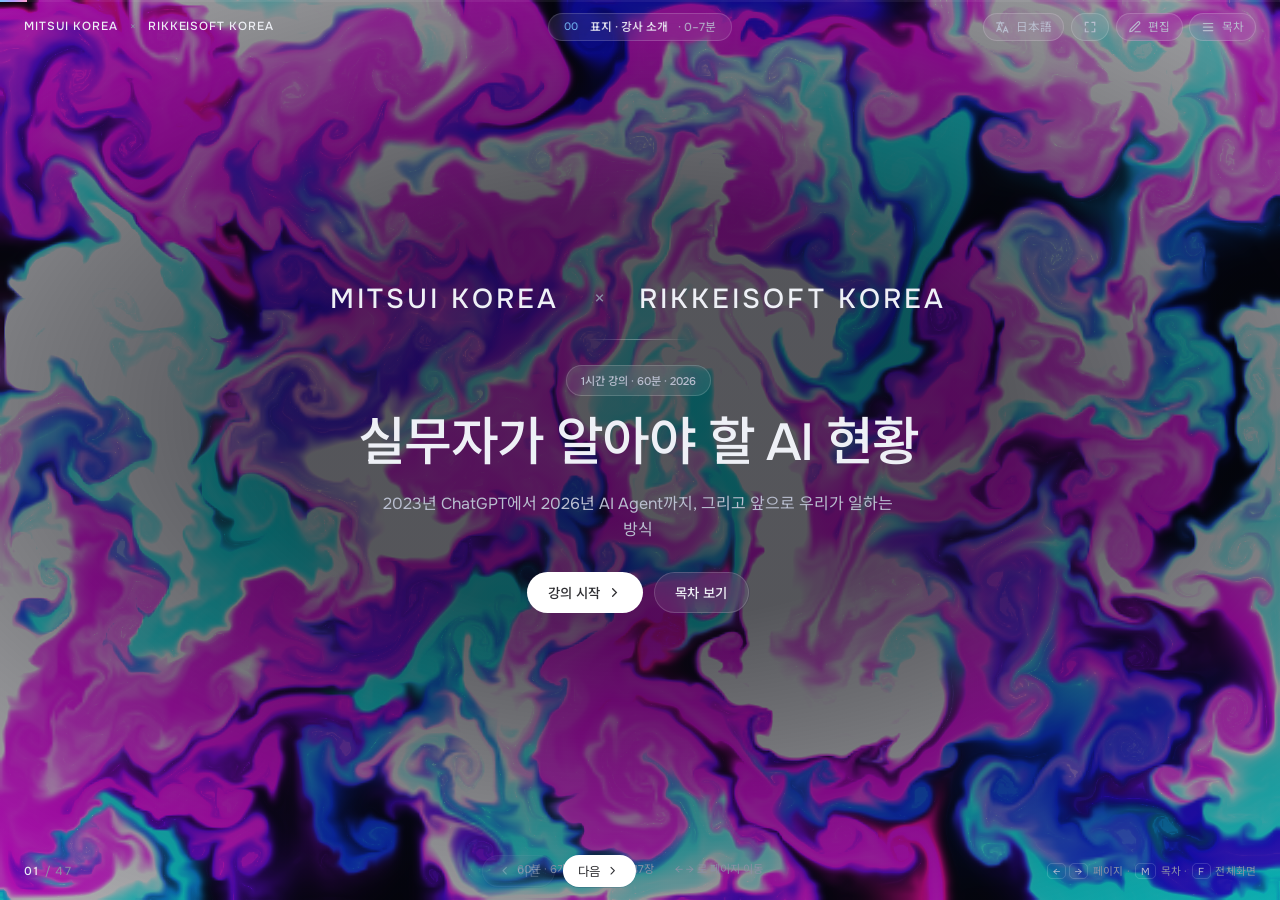
==== commit c2a76c80: "Close participation gaps and polish layout after full review - Opening ice-breaker slide: hand-raise" ====
--- a/ai-briefing.html
+++ b/ai-briefing.html
@@ -97,7 +97,7 @@
       flex-direction: column;
       align-items: center;
       justify-content: center;
-      padding: 4rem 2.2rem 4.2rem;
+      padding: 3rem 2.2rem 3.4rem;
       background: var(--hero-base);
       overflow: hidden;
       opacity: 0;
@@ -1492,7 +1492,7 @@
     .icon-btn.is-on { background: var(--cyan); color: #05121f; border-color: transparent; }
 
     @media (max-width: 1024px) {
-      .slide { padding: 5rem 2rem 5.4rem; }
+      .slide { padding: 4rem 2rem 4.4rem; }
       .toc { padding: 4.4rem 2rem 2.6rem; }
       .toc-grid { grid-template-columns: repeat(2, 1fr); }
       .slide-inner.is-split { grid-template-columns: 1fr; gap: 1.6rem; }
@@ -1509,7 +1509,7 @@
       .lockup-lg .lg-text { font-size: 0.9rem; letter-spacing: 0.1em; }
       .lockup-lg .lg-img { height: 2rem; }
       .hint { display: none; }
-      .slide { padding: 4.4rem 1.2rem 5rem; }
+      .slide { padding: 3.6rem 1.2rem 4.2rem; }
       .toc-grid { grid-template-columns: 1fr; }
       .g2, .g3, .g4, .g5 { grid-template-columns: 1fr; }
       .cover h1 { font-size: 2.6rem; }
@@ -1560,7 +1560,7 @@
     @keyframes wsBlink { 50% { opacity: 0.25; } }
     .tl-wrap { margin-top: 0.9rem; }
     .tl-wrap > b { color: var(--heading); }
-    .tl-row { display: grid; grid-template-columns: repeat(5, 1fr); gap: 0.8rem; margin-top: 0.6rem; }
+    .tl-row { display: grid; grid-template-columns: repeat(auto-fit, minmax(9.5rem, 1fr)); gap: 0.8rem; margin-top: 0.6rem; }
     .tl-btn { display: flex; align-items: center; justify-content: space-between; gap: 0.6rem; padding: 0.6rem 0.95rem;
       border-radius: 12px; border: 1px solid var(--glass-border); background: var(--glass-soft); color: var(--heading);
       font: inherit; font-size: 0.92rem; cursor: pointer; transition: border-color 0.15s ease; }
@@ -2989,6 +2989,20 @@
       ]) + `<div class="demo-prompt"><b>실제 사용 프롬프트</b><br>“첨부한 RFP에서 요구사항을 전부 추출해 표로. 각 항목에 난이도(상/중/하)와 대응 가능 여부를 붙이고, 제안서 목차 초안까지 만들어줘.”</div>`
     },
 
+    /* ── 아이스브레이커 ─────────────────────────────────────── */
+    {
+      ch: 0, nav: "손들기 — 이번 주 AI 사용", img: "node-graph", cls: "roomy",
+      kicker: "Opening · 참여 — 손들기",
+      title: "시작 전에 — <em>이번 주에 AI를 몇 번</em> 쓰셨나요?",
+      lead: "손을 들어 주세요. 제가 세어서 화면에 남기겠습니다. 오늘 이야기의 깊이를 여기에 맞추겠습니다.",
+      body: `<div class="tl-wrap"><b>손들기 — 지난 한 주 기준</b><div class="tl-row"><button type="button" class="tl-btn">거의 안 썼다<span class="tl-count">0</span></button><button type="button" class="tl-btn">가끔 검색 대신<span class="tl-count">0</span></button><button type="button" class="tl-btn">거의 매일 쓴다<span class="tl-count">0</span></button><button type="button" class="tl-btn">업무에 붙여 쓴다<span class="tl-count">0</span></button><button type="button" class="tl-btn">팀에 적용 중<span class="tl-count">0</span></button></div></div>`
+        + `<div class="grid g3" style="margin-top:1.1rem">
+        ${card("많이 나오는 답", ["“계정은 있는데 손이 안 간다”", "“번역·요약 정도만”"], "accent-m")}
+        ${card("오늘의 목표", ["도구를 하나 더 아는 것이 아니라", "<b>내 업무 하나를 바꾸는 것</b>"], "accent-c")}
+        ${card("한 가지 약속", ["오늘 끝날 때 각자 <b>가져갈 것 하나</b>는", "반드시 손에 쥐고 가시게 하겠습니다"], "accent-v")}
+      </div>`
+    },
+
     {
       ch: 0, nav: "60분 전체 흐름", img: "node-graph", cls: "compact",
       kicker: "Agenda · 5–7분",
@@ -2997,12 +3011,12 @@
       body: table(
         ["시간", "파트", "무엇을 하나"],
         [
-          ["0–7분",   "강사 소개",         "실무에서 AI를 어떻게 쓰고 있는지"],
-          ["7–17분",  "Part 1. 통계",      "도입률 · 성과 격차 · 성숙도 — 숫자로 보는 현재"],
+          ["0–7분",   "강사 소개",         "실무 활용 사례 · <b>손들기</b>로 시작"],
+          ["7–17분",  "Part 1. 통계",      "<b>퀴즈</b>로 시작 — 도입률 · 성과 격차 · 성숙도"],
           ["17–32분", "Part 2. 개념 · Agent System", "Harness · MCP · Skills와 핵심 용어 정리"],
           ["32–50분", "Part 3. 팀 활동",   "자동화 · 개선하고 싶은 내 업무를 적고 발표"],
           ["50–55분", "Part 4. 시나리오",  "Level 1~5 · 2027~2030, AI는 어디까지 가는가"],
-          ["55–60분", "Q&A",               "자유 질문 · 마무리"]
+          ["55–60분", "Q&A · 마무리",      "주제 투표 · <b>2분 실습</b>으로 마무리"]
         ]
       ) + `<p class="note">부록에 <b style="color:var(--heading)">2026 AI Tools 카탈로그와 참고 슬라이드</b>를 담아 두었습니다. 팀 활동과 실무에서 참고하세요.</p>`
     },
@@ -3389,7 +3403,7 @@
       kicker: "Part 3 · Team Session · 32–50분",
       title: "팀 세션 — <em>내 업무 중</em> 자동화 · 개선하고 싶은 것",
       lead: "각자 적고(10분), 팀 안에서 발표합니다(10분). 앞에서 본 Work Map에서 아이디어를 얻어도 좋습니다.",
-      body: `<div class="ws-timer"><span class="ws-digits">10:00</span><button type="button" class="rv-btn" data-ws="start">▶ 시작</button><button type="button" class="rv-btn" data-ws="pause">⏸ 일시정지</button><button type="button" class="rv-btn" data-ws="reset">↺ 10:00</button></div>` + steps([
+      body: `<div class="ws-timer"><span class="ws-digits">10:00</span><button type="button" class="rv-btn" data-ws="start">▶ 시작</button><button type="button" class="rv-btn" data-ws="pause">⏸ 일시정지</button><button type="button" class="rv-btn" data-ws="set" data-min="10">작성 10분</button><button type="button" class="rv-btn" data-ws="set" data-min="10">발표 10분</button></div>` + steps([
         "각자 — 내 업무 중 자동화하거나 개선하고 싶은 업무를 1~2개 적는다 (10분)",
         "각자 — 왜 그 업무인지, AI에게 어디까지 맡기고 싶은지 팀에 발표한다 (10분)",
         "팀 — 가장 공감을 얻은 사례 하나를 골라 전체 공유를 준비한다"
@@ -3486,7 +3500,7 @@
     { ch: 5, divider: true, nav: "Q&A 안내",
       partLabel: "Q&A", title: "질문과 <em>대화</em>",
       teaser: "남은 시간은 여러분의 질문으로 채웁니다.",
-      bullets: ["자유 질문", "팀 세션에서 나온 주제 이어가기", "마지막 메시지"],
+      bullets: ["먼저 다룰 주제 투표", "자유 질문 · 팀 세션 주제 이어가기", "2분 실습 — 다음 주에 바꿀 것 하나", "마지막 메시지"],
       time: "55–60분" },
 
     {
@@ -3494,11 +3508,31 @@
       kicker: "Q&A · 55–60분",
       title: "Q&A — <em>무엇이든</em> 물어보세요",
       lead: "정답을 말하는 시간이 아니라, 여러분의 업무에 붙여 보는 시간입니다.",
-      body: `<div class="grid g3">
+      body: `<div class="tl-wrap"><b>먼저 다룰 주제를 골라 주세요 — 손을 들면 제가 누르겠습니다</b><div class="tl-row"><button type="button" class="tl-btn">내 업무 적용<span class="tl-count">0</span></button><button type="button" class="tl-btn">보안 · 사내 규정<span class="tl-count">0</span></button><button type="button" class="tl-btn">어떤 도구부터<span class="tl-count">0</span></button><button type="button" class="tl-btn">팀 확산 방법<span class="tl-count">0</span></button></div></div>`
+        + `<div class="grid g3" style="margin-top:1.1rem">
         ${card("이런 질문 환영", ["내 업무엔 무엇부터 적용하나", "보안 · 사내 규정이 걱정될 때", "어떤 도구부터 시작하나"], "accent-c")}
         ${card("팀 세션에서 이어서", ["발표에서 못다 한 이야기", "비슷한 업무끼리 묶어서 논의"], "accent-v")}
         ${card("강의가 끝난 뒤에도", ["오늘 자료는 공유됩니다", "개별 질문은 강사에게 언제든지"], "accent-m")}
       </div>`
+    },
+
+    /* ── 마무리 다짐 ─────────────────────────────────────────── */
+    {
+      ch: 5, nav: "다음 주에 바꿀 것 하나", cls: "roomy",
+      kicker: "Closing · 참여 — 2분 실습",
+      title: "다음 주 월요일, <em>하나만</em> 바꾼다",
+      lead: "2분 드립니다. 오늘 나온 것 중 딱 하나만 골라 적어 주세요. 다 적은 분은 손을 들어 주세요.",
+      body: `<div class="ws-timer"><span class="ws-digits">10:00</span><button type="button" class="rv-btn" data-ws="start">▶ 시작</button><button type="button" class="rv-btn" data-ws="pause">⏸ 일시정지</button><button type="button" class="rv-btn" data-ws="set" data-min="2">2분</button><button type="button" class="rv-btn" data-ws="set" data-min="5">5분</button></div>`
+        + steps([
+        "내가 <b>다음 주에 AI에게 맡겨 볼 업무</b> 하나를 고른다",
+        "첫 문장을 지금 적는다 — 범위 · 형식 · 기준이 들어가게",
+        "언제 해볼지 <b>요일</b>까지 정한다"
+      ]) + table(
+        ["이름", "다음 주에 맡겨 볼 업무", "첫 Prompt 한 줄", "언제"],
+        [["&nbsp;", "&nbsp;", "&nbsp;", "&nbsp;"],
+         ["&nbsp;", "&nbsp;", "&nbsp;", "&nbsp;"],
+         ["&nbsp;", "&nbsp;", "&nbsp;", "&nbsp;"]]
+      ) + `<p class="note">적은 것을 옆 사람과 한 문장씩 나눠 주세요. <b>말로 뱉은 계획</b>이 실제로 실행될 확률이 훨씬 높습니다.</p>`
     },
 
     {
@@ -3771,6 +3805,20 @@
       ]) + `<div class="demo-prompt"><b>実際に使っているプロンプト</b><br>「添付のRFPから要求事項をすべて抽出して表に。各項目に難易度(高/中/低)と対応可否を付け、提案書の目次ドラフトまで作って。」</div>`
     },
 
+    /* ── アイスブレイク ─────────────────────────────────────── */
+    {
+      ch: 0, nav: "挙手 — 今週のAI利用", img: "node-graph", cls: "roomy",
+      kicker: "Opening · 参加 — 挙手",
+      title: "始める前に — <em>今週AIを何回</em>使いましたか?",
+      lead: "手を挙げてください。数えて画面に残します。今日の話の深さをここに合わせます。",
+      body: `<div class="tl-wrap"><b>挙手 — この一週間</b><div class="tl-row"><button type="button" class="tl-btn">ほとんど使っていない<span class="tl-count">0</span></button><button type="button" class="tl-btn">たまに検索代わりに<span class="tl-count">0</span></button><button type="button" class="tl-btn">ほぼ毎日使う<span class="tl-count">0</span></button><button type="button" class="tl-btn">業務に組み込んでいる<span class="tl-count">0</span></button><button type="button" class="tl-btn">チームに展開中<span class="tl-count">0</span></button></div></div>`
+        + `<div class="grid g3" style="margin-top:1.1rem">
+        ${card("よくある答え", ["「アカウントはあるが手が伸びない」", "「翻訳・要約くらい」"], "accent-m")}
+        ${card("今日の目標", ["ツールをもう一つ知ることではなく", "<b>自分の業務を一つ変えること</b>"], "accent-c")}
+        ${card("一つの約束", ["今日の終わりに各自<b>持ち帰るもの一つ</b>は", "必ず手に握って帰っていただきます"], "accent-v")}
+      </div>`
+    },
+
     {
       ch: 0, nav: "60分の全体の流れ", img: "node-graph", cls: "compact",
       kicker: "Agenda · 5–7分",
@@ -3779,12 +3827,12 @@
       body: table(
         ["時間", "パート", "何をするか"],
         [
-          ["0–7分",   "講師紹介",           "実務でAIをどう使っているか"],
-          ["7–17分",  "Part 1. 統計",       "導入率・成果の格差・成熟度 — 数字で見る現在"],
+          ["0–7分",   "講師紹介",           "実務での活用事例・<b>挙手</b>で開始"],
+          ["7–17分",  "Part 1. 統計",       "<b>クイズ</b>で開始 — 導入率・成果の格差・成熟度"],
           ["17–32分", "Part 2. 概念 · Agent System", "Harness・MCP・Skillsと主要用語の整理"],
           ["32–50分", "Part 3. チーム活動", "自動化・改善したい自分の業務を書いて発表"],
           ["50–55分", "Part 4. シナリオ",   "Level 1〜5・2027〜2030年、AIはどこまで行くのか"],
-          ["55–60分", "Q&A",                "自由質問・まとめ"]
+          ["55–60分", "Q&A・まとめ",        "テーマ投票・<b>2分実習</b>で締め"]
         ]
       ) + `<p class="note">付録に<b style="color:var(--heading)">2026 AI Toolsカタログと参考スライド</b>を入れてあります。チーム活動と実務で参考にしてください。</p>`
     },
@@ -4171,7 +4219,7 @@
       kicker: "Part 3 · Team Session · 32–50分",
       title: "チームセッション — <em>自分の業務の中で</em>自動化・改善したいこと",
       lead: "各自で書き(10分)、チーム内で発表します(10分)。先ほどのWork Mapからアイデアを得ても構いません。",
-      body: `<div class="ws-timer"><span class="ws-digits">10:00</span><button type="button" class="rv-btn" data-ws="start">▶ 開始</button><button type="button" class="rv-btn" data-ws="pause">⏸ 一時停止</button><button type="button" class="rv-btn" data-ws="reset">↺ 10:00</button></div>` + steps([
+      body: `<div class="ws-timer"><span class="ws-digits">10:00</span><button type="button" class="rv-btn" data-ws="start">▶ 開始</button><button type="button" class="rv-btn" data-ws="pause">⏸ 一時停止</button><button type="button" class="rv-btn" data-ws="set" data-min="10">記入10分</button><button type="button" class="rv-btn" data-ws="set" data-min="10">発表10分</button></div>` + steps([
         "各自 — 自分の業務の中で自動化・改善したい業務を1〜2個書く (10分)",
         "各自 — なぜその業務か、AIにどこまで任せたいかをチームに発表する (10分)",
         "チーム — 最も共感を集めた事例を一つ選び、全体共有の準備をする"
@@ -4268,7 +4316,7 @@
     { ch: 5, divider: true, nav: "Q&A 案内",
       partLabel: "Q&A", title: "質問と<em>対話</em>",
       teaser: "残りの時間は皆さんの質問で埋めます。",
-      bullets: ["自由質問", "チームセッションで出たテーマの続き", "最後のメッセージ"],
+      bullets: ["先に扱うテーマの投票", "自由質問・チームセッションの続き", "2分実習 — 来週変えることを一つ", "最後のメッセージ"],
       time: "55–60分" },
 
     {
@@ -4276,11 +4324,31 @@
       kicker: "Q&A · 55–60分",
       title: "Q&A — <em>何でも</em>聞いてください",
       lead: "正解を話す時間ではなく、皆さんの業務に当てはめてみる時間です。",
-      body: `<div class="grid g3">
+      body: `<div class="tl-wrap"><b>先に扱うテーマを選んでください — 手が挙がったら私が押します</b><div class="tl-row"><button type="button" class="tl-btn">自分の業務への適用<span class="tl-count">0</span></button><button type="button" class="tl-btn">セキュリティ・社内規定<span class="tl-count">0</span></button><button type="button" class="tl-btn">どのツールから<span class="tl-count">0</span></button><button type="button" class="tl-btn">チームへの展開<span class="tl-count">0</span></button></div></div>`
+        + `<div class="grid g3" style="margin-top:1.1rem">
         ${card("こんな質問歓迎", ["自分の業務には何から適用するか", "セキュリティ・社内規定が気になるとき", "どのツールから始めるか"], "accent-c")}
         ${card("チームセッションの続き", ["発表で話しきれなかったこと", "似た業務同士をまとめて議論"], "accent-v")}
         ${card("講義が終わった後も", ["今日の資料は共有されます", "個別の質問はいつでも講師まで"], "accent-m")}
       </div>`
+    },
+
+    /* ── 締めのコミット ──────────────────────────────────────── */
+    {
+      ch: 5, nav: "来週変えることを一つ", cls: "roomy",
+      kicker: "Closing · 参加 — 2分実習",
+      title: "来週の月曜日、<em>一つだけ</em>変える",
+      lead: "2分差し上げます。今日出たものから一つだけ選んで書いてください。書けた方は手を挙げてください。",
+      body: `<div class="ws-timer"><span class="ws-digits">10:00</span><button type="button" class="rv-btn" data-ws="start">▶ 開始</button><button type="button" class="rv-btn" data-ws="pause">⏸ 一時停止</button><button type="button" class="rv-btn" data-ws="set" data-min="2">2分</button><button type="button" class="rv-btn" data-ws="set" data-min="5">5分</button></div>`
+        + steps([
+        "<b>来週AIに任せてみる業務</b>を一つ選ぶ",
+        "最初の一文を今書く — 範囲・形式・基準が入るように",
+        "いつ試すか<b>曜日</b>まで決める"
+      ]) + table(
+        ["名前", "来週任せてみる業務", "最初のPromptの一行", "いつ"],
+        [["&nbsp;", "&nbsp;", "&nbsp;", "&nbsp;"],
+         ["&nbsp;", "&nbsp;", "&nbsp;", "&nbsp;"],
+         ["&nbsp;", "&nbsp;", "&nbsp;", "&nbsp;"]]
+      ) + `<p class="note">書いたことを隣の方と一文ずつ共有してください。<b>口に出した計画</b>のほうが実行される確率がはるかに高くなります。</p>`
     },
 
     {
@@ -4939,7 +5007,7 @@
   }
 
   /* ── Interactive widgets: quiz reveal · tally vote · workshop timer ── */
-  let wsRemain = 600, wsTick = null;
+  let wsRemain = 600, wsTick = null, wsPreset = 600;
   function wsRender() {
     const m = String(Math.floor(wsRemain / 60)).padStart(2, "0");
     const s = String(wsRemain % 60).padStart(2, "0");
@@ -4965,7 +5033,12 @@
         if (wsRemain === 0) wsStop();
       }, 1000);
     } else if (act === "pause") { wsStop(); }
-    else if (act === "reset") { wsStop(); wsRemain = 600; wsRender(); }
+    else if (act === "set") {
+      wsStop();
+      wsPreset = Math.max(1, parseInt(tw.dataset.min, 10) || 10) * 60;
+      wsRemain = wsPreset; wsRender();
+    }
+    else if (act === "reset") { wsStop(); wsRemain = wsPreset; wsRender(); }
   });
 
   document.addEventListener("click", (e) => {
@@ -5305,6 +5378,7 @@
     if (wheelLock || Math.abs(e.deltaY) < 18) return;
     wheelLock = true;
     setTimeout(() => { wheelLock = false; }, 620);
+    if (e.deltaY > 0 && revealNext()) return;
     go(index + (e.deltaY > 0 ? 1 : -1));
   }, { passive: true });
 
@@ -5313,7 +5387,7 @@
   window.addEventListener("touchend", (e) => {
     if (tocOpen || editMode || touchY === null) return;
     const dy = e.changedTouches[0].clientY - touchY;
-    if (Math.abs(dy) > 70) go(index + (dy < 0 ? 1 : -1));
+    if (Math.abs(dy) > 70) { if (dy < 0 && revealNext()) { touchY = null; return; } go(index + (dy < 0 ? 1 : -1)); }
     touchY = null;
   }, { passive: true });
 
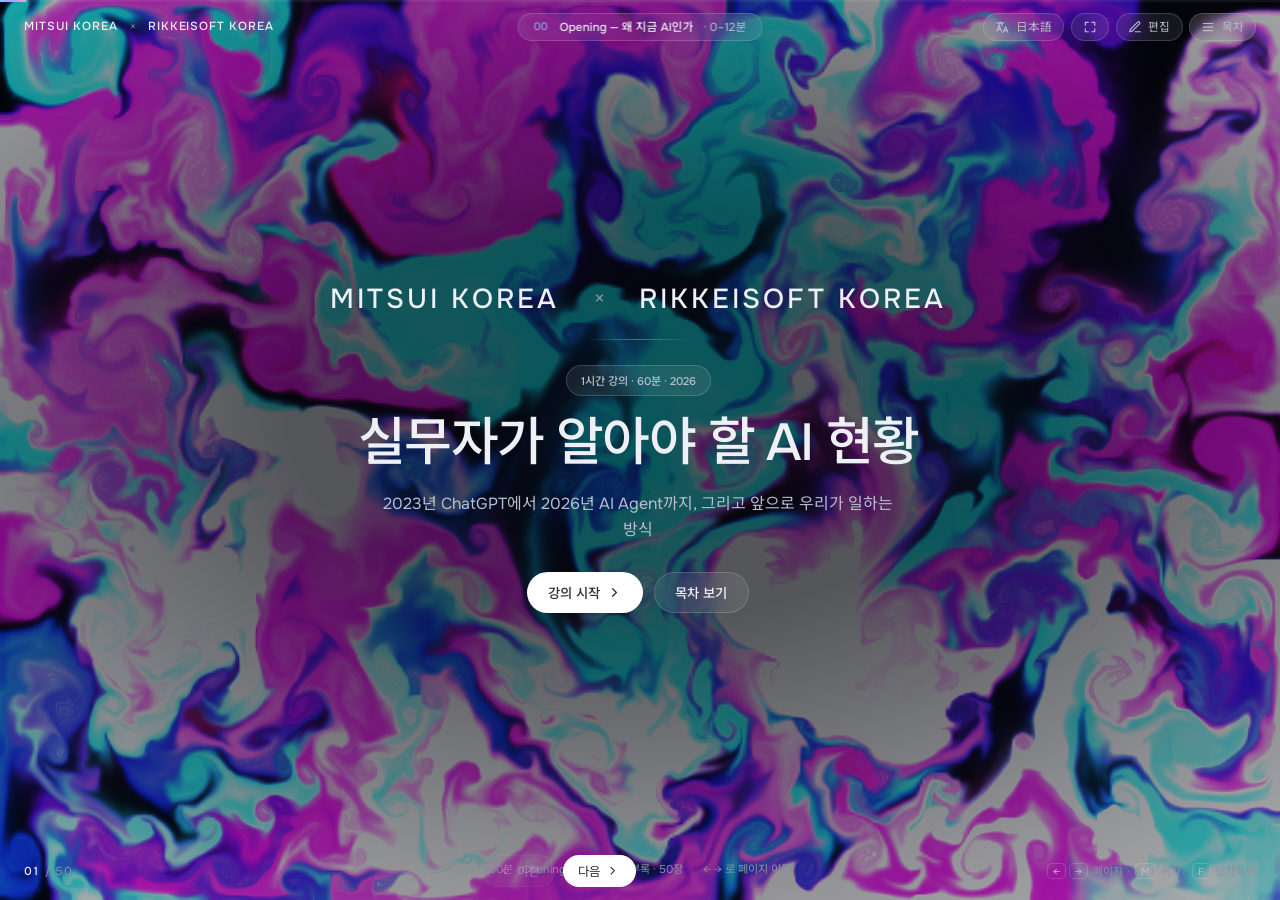
==== commit 65787ffe: "Open with the hook instead of the instructor bio - Deck now opens with three why-AI slides before an" ====
--- a/ai-briefing.html
+++ b/ai-briefing.html
@@ -2796,20 +2796,20 @@
      ═══════════════════════════════════════════════════════════════ */
 
   const CHAPTERS_KO = [
-    { t: "표지 · 강사 소개",                 time: "0–7분" },
-    { t: "Part 1 — 통계로 보는 AI 현재",      time: "7–17분" },
-    { t: "Part 2 — 핵심 개념과 Agent System", time: "17–32분" },
-    { t: "Part 3 — 미쓰이 팀 활동",           time: "32–50분" },
+    { t: "Opening — 왜 지금 AI인가",          time: "0–12분" },
+    { t: "Part 1 — 통계로 보는 AI 현재",      time: "12–20분" },
+    { t: "Part 2 — 핵심 개념과 Agent System", time: "20–34분" },
+    { t: "Part 3 — 미쓰이 팀 활동",           time: "34–50분" },
     { t: "Part 4 — 앞으로의 AI 시나리오",     time: "50–55분" },
     { t: "Q&A · Closing",                    time: "55–60분" },
     { t: "부록 — 참고 자료",                  time: "별도 자료" }
   ];
 
   const CHAPTERS_JA = [
-    { t: "表紙・講師紹介",                    time: "0–7分" },
-    { t: "Part 1 — 統計で見るAIの現在",       time: "7–17分" },
-    { t: "Part 2 — 核心概念とAgent System",   time: "17–32分" },
-    { t: "Part 3 — 三井チーム活動",           time: "32–50分" },
+    { t: "Opening — なぜ今AIなのか",          time: "0–12分" },
+    { t: "Part 1 — 統計で見るAIの現在",       time: "12–20分" },
+    { t: "Part 2 — 核心概念とAgent System",   time: "20–34分" },
+    { t: "Part 3 — 三井チーム活動",           time: "34–50分" },
     { t: "Part 4 — これからのAIシナリオ",     time: "50–55分" },
     { t: "Q&A・Closing",                     time: "55–60分" },
     { t: "付録 — 参考資料",                   time: "別途資料" }
@@ -2905,11 +2905,78 @@
       badge: "1시간 강의 · 60분 · 2026",
       subline: "2023년 ChatGPT에서 2026년 AI Agent까지, 그리고 앞으로 우리가 일하는 방식",
       ctaPrimary: "강의 시작", ctaSecondary: "목차 보기",
-      metaPrefix: "60분 · 6개 파트 + 부록 · ", metaSuffix: "장", metaHint: "←  →  로 페이지 이동" },
+      metaPrefix: "60분 · Opening + 4개 파트 + 부록 · ", metaSuffix: "장", metaHint: "←  →  로 페이지 이동" },
+
+    /* ── 오프닝 훅 ──────────────────────────────────────────── */
+    {
+      ch: 0, nav: "지금 AI는 이런 일을 합니다", img: "android-head", cls: "roomy",
+      kicker: "Opening · 왜 지금 AI인가",
+      title: "이 네 가지는 <em>오늘 AI가</em> 실제로 하는 일입니다",
+      lead: "특별한 기술이 아닙니다. 지금 이 순간, 다른 회사 실무자들이 이렇게 일하고 있습니다.",
+      body: `<div class="grid g2">
+        ${card("30페이지 계약서에서", ["우리에게 <b>불리한 조항만</b> 뽑아", "이유와 대안까지 한 장으로"], "accent-c", "5분")}
+        ${card("경쟁사 10곳을", ["사업 구조 · 최근 수주 · 가격 정책을", "<b>비교표와 시사점</b>이 있는 보고서로"], "accent-v", "30분")}
+        ${card("2시간 회의 녹취를", ["결정사항 / Action Item(담당 · 기한) /", "미해결 이슈로 <b>나눠서 정리</b>"], "accent-c", "3분")}
+        ${card("매일 아침 시장 뉴스 중", ["우리 <b>포지션에 영향을 주는 것만</b> 골라", "이유와 확인할 Action까지"], "accent-m", "자동")}
+      </div>`
+        + quote("이 네 가지 중에 <b>여러분이 지난주에 직접 손으로 한 일</b>이 몇 개나 있습니까?")
+    },
+
+    {
+      ch: 0, nav: "직무별 실제 활용 사례", img: "signal-web", cls: "compact",
+      kicker: "Opening · 요즘 어떻게 쓰이는가",
+      title: "이미 <em>직무마다</em> 쓰이고 있습니다",
+      lead: "‘AI를 도입한다’가 아니라, 각자 자기 업무에서 이미 쓰기 시작했습니다.",
+      body: `<div class="grid g3">
+        ${card("영업", ["미팅 전 고객사 브리프 자동 작성", "제안서 · 견적 조건 비교", "Follow-up 메일 초안"], "accent-c")}
+        ${card("조사 · 기획", ["산업 · 경쟁사 리서치 초안", "시장 데이터 정리와 해석", "신사업 가설 검토"], "accent-c")}
+        ${card("재무 · 회계", ["숫자 차이(Variance) 원인 정리", "반복 분석 자동화", "리포트 초안"], "accent-v")}
+        ${card("법무 · 총무", ["계약서 1차 검토와 조항 비교", "사내 규정 질의 응답", "리스크 항목 Flag"], "accent-v")}
+        ${card("물류 · 관리", ["납기 · 조건 모니터링", "예외 상황 알림", "문서 대조 · 확인"], "accent-m")}
+        ${card("IT · DX", ["코드 작성과 리뷰", "사내 시스템 연결", "업무 자동화 구축"], "accent-m")}
+      </div>`
+        + `<p class="note">공통점은 하나입니다 — <b style="color:var(--heading)">‘찾고 · 읽고 · 정리하고 · 초안 쓰는’ 일부터</b> AI가 들어옵니다. 판단과 협상은 여전히 사람의 몫입니다.</p>`
+    },
+
+    {
+      ch: 0, nav: "배우면 무엇이 달라지나", img: "capital-night", cls: "roomy",
+      kicker: "Opening · 나에게 무엇이 좋은가",
+      title: "그래서 <em>나에게</em> 무엇이 좋은가",
+      lead: "거창한 혁신 이야기가 아닙니다. 매주 반복하는 몇 가지 업무의 시간이 바뀝니다.",
+      body: table(
+        ["업무", "지금", "AI와 함께", "사람이 남기는 것"],
+        [
+          ["미팅 전 고객사 파악", "30분", "5분", "무엇을 물을지"],
+          ["경쟁사 · 산업 조사", "반나절", "30분", "무엇이 중요한지"],
+          ["회의록 · Action 정리", "40분", "3분", "무엇을 합의할지"],
+          ["계약서 1차 검토", "2시간", "20분", "무엇을 감수할지"],
+          ["보고서 초안", "1시간", "10분", "무엇을 말할지"]
+        ]
+      ) + `<div class="grid g3" style="margin-top:0.9rem">
+        ${card("① 시간이 생긴다", "찾고 정리하는 시간이 줄고, <b>판단하고 협상하는 시간</b>이 늘어난다", "accent-c")}
+        ${card("② 결과물이 올라간다", "초안이 빨라지니 <b>고쳐 쓸 여유</b>가 생긴다 — 첫 장부터 쓰는 사람과 차이가 벌어진다", "accent-v")}
+        ${card("③ 격차가 생긴다", "같은 도구를 줘도 결과가 갈린다. 그 차이는 <b>도구가 아니라 쓰는 법</b>에서 온다", "accent-m")}
+      </div>`
+        + `<p class="src">위 시간은 강사가 실제 업무에서 측정한 <b>경험 기준 예시</b>입니다. 업무 성격에 따라 달라질 수 있습니다. 산업 전체의 수치는 <b>Part 1</b>에서 출처와 함께 확인합니다.</p>`
+    },
+
+    /* ── 아이스브레이커 ─────────────────────────────────────── */
+    {
+      ch: 0, nav: "손들기 — 이번 주 AI 사용", img: "node-graph", cls: "roomy",
+      kicker: "Opening · 참여 — 손들기 · 5–6분",
+      title: "시작 전에 — <em>이번 주에 AI를 몇 번</em> 쓰셨나요?",
+      lead: "방금 본 것들이 남 얘기처럼 느껴지셨을 수도 있습니다. 그럼 여러분은 어디쯤 계신가요? 손을 들어 주시면 제가 세어서 화면에 남기고, 오늘 이야기의 깊이를 여기에 맞추겠습니다.",
+      body: `<div class="tl-wrap"><b>손들기 — 지난 한 주 기준</b><div class="tl-row"><button type="button" class="tl-btn">거의 안 썼다<span class="tl-count">0</span></button><button type="button" class="tl-btn">가끔 검색 대신<span class="tl-count">0</span></button><button type="button" class="tl-btn">거의 매일 쓴다<span class="tl-count">0</span></button><button type="button" class="tl-btn">업무에 붙여 쓴다<span class="tl-count">0</span></button><button type="button" class="tl-btn">팀에 적용 중<span class="tl-count">0</span></button></div></div>`
+        + `<div class="grid g3" style="margin-top:1.1rem">
+        ${card("많이 나오는 답", ["“계정은 있는데 손이 안 간다”", "“번역·요약 정도만”"], "accent-m")}
+        ${card("오늘의 목표", ["도구를 하나 더 아는 것이 아니라", "<b>내 업무 하나를 바꾸는 것</b>"], "accent-c")}
+        ${card("한 가지 약속", ["오늘 끝날 때 각자 <b>가져갈 것 하나</b>는", "반드시 손에 쥐고 가시게 하겠습니다"], "accent-v")}
+      </div>`
+    },
 
     {
       ch: 0, nav: "강사 소개", img: "analyst-desk", cls: "compact",
-      kicker: "Instructor · 0–3분",
+      kicker: "Instructor · 6–8분",
       title: "오늘 이야기하는 사람",
       body: `<div class="bio">
         <div class="bio-profile">
@@ -2953,7 +3020,7 @@
 
     {
       ch: 0, nav: "실무에서 이렇게 쓰고 있습니다", img: "signal-web", cls: "roomy",
-      kicker: "Instructor · 3–5분",
+      kicker: "Instructor · 8–10분",
       title: "저는 실무에서 AI를 <em>이렇게</em> 쓰고 있습니다",
       lead: "이론이 아니라, 제가 이번 주에 실제로 돌린 업무들입니다.",
       body: `<div class="grid g2">
@@ -2989,32 +3056,19 @@
       ]) + `<div class="demo-prompt"><b>실제 사용 프롬프트</b><br>“첨부한 RFP에서 요구사항을 전부 추출해 표로. 각 항목에 난이도(상/중/하)와 대응 가능 여부를 붙이고, 제안서 목차 초안까지 만들어줘.”</div>`
     },
 
-    /* ── 아이스브레이커 ─────────────────────────────────────── */
-    {
-      ch: 0, nav: "손들기 — 이번 주 AI 사용", img: "node-graph", cls: "roomy",
-      kicker: "Opening · 참여 — 손들기",
-      title: "시작 전에 — <em>이번 주에 AI를 몇 번</em> 쓰셨나요?",
-      lead: "손을 들어 주세요. 제가 세어서 화면에 남기겠습니다. 오늘 이야기의 깊이를 여기에 맞추겠습니다.",
-      body: `<div class="tl-wrap"><b>손들기 — 지난 한 주 기준</b><div class="tl-row"><button type="button" class="tl-btn">거의 안 썼다<span class="tl-count">0</span></button><button type="button" class="tl-btn">가끔 검색 대신<span class="tl-count">0</span></button><button type="button" class="tl-btn">거의 매일 쓴다<span class="tl-count">0</span></button><button type="button" class="tl-btn">업무에 붙여 쓴다<span class="tl-count">0</span></button><button type="button" class="tl-btn">팀에 적용 중<span class="tl-count">0</span></button></div></div>`
-        + `<div class="grid g3" style="margin-top:1.1rem">
-        ${card("많이 나오는 답", ["“계정은 있는데 손이 안 간다”", "“번역·요약 정도만”"], "accent-m")}
-        ${card("오늘의 목표", ["도구를 하나 더 아는 것이 아니라", "<b>내 업무 하나를 바꾸는 것</b>"], "accent-c")}
-        ${card("한 가지 약속", ["오늘 끝날 때 각자 <b>가져갈 것 하나</b>는", "반드시 손에 쥐고 가시게 하겠습니다"], "accent-v")}
-      </div>`
-    },
-
     {
       ch: 0, nav: "60분 전체 흐름", img: "node-graph", cls: "compact",
-      kicker: "Agenda · 5–7분",
+      kicker: "Agenda · 10–12분",
       title: "60분 동안 우리가 지나갈 길",
-      lead: "이론 강의는 최소화했습니다. 숫자를 먼저 보고, 개념은 가볍게 짚고, 시간의 절반은 <em>우리 업무 이야기</em>에 씁니다.",
+      lead: "방금 본 사례들이 <em>왜 지금</em> 가능해졌는지, 그리고 <em>내 업무</em>에 어떻게 붙이는지를 이 순서로 풀어갑니다. 이론은 최소한만 다룹니다.",
       body: table(
         ["시간", "파트", "무엇을 하나"],
         [
-          ["0–7분",   "강사 소개",         "실무 활용 사례 · <b>손들기</b>로 시작"],
-          ["7–17분",  "Part 1. 통계",      "<b>퀴즈</b>로 시작 — 도입률 · 성과 격차 · 성숙도"],
-          ["17–32분", "Part 2. 개념 · Agent System", "Harness · MCP · Skills와 핵심 용어 정리"],
-          ["32–50분", "Part 3. 팀 활동",   "자동화 · 개선하고 싶은 내 업무를 적고 발표"],
+          ["0–6분",   "Opening",           "왜 지금 AI인가 · 실제 사례 · <b>손들기</b>"],
+          ["6–12분",  "강사 소개",         "실무 활용 방식과 <b>실제 결과물</b> 시연"],
+          ["12–20분", "Part 1. 통계",      "<b>퀴즈</b>로 시작 — 도입률 · 성과 격차 · 성숙도"],
+          ["20–34분", "Part 2. 개념 · Agent System", "Harness · MCP · Skills와 핵심 용어 정리"],
+          ["34–50분", "Part 3. 팀 활동",   "자동화 · 개선하고 싶은 내 업무를 적고 발표"],
           ["50–55분", "Part 4. 시나리오",  "Level 1~5 · 2027~2030, AI는 어디까지 가는가"],
           ["55–60분", "Q&A · 마무리",      "주제 투표 · <b>2분 실습</b>으로 마무리"]
         ]
@@ -3025,7 +3079,7 @@
       partLabel: "Part 1", title: "통계로 보는 <em>AI의 현재</em>",
       teaser: "이론 대신 숫자부터 봅니다. 도입은 어디까지 왔고, 성과의 격차는 왜 생기는지.",
       bullets: ["몸풀기 퀴즈 — 숫자 감 잡기", "글로벌 · 한국 · 일본 도입률", "도입률과 성과의 격차", "2026 능력 지도와 분야별 성숙도", "왜 대기업은 느릴 수밖에 없는가"],
-      time: "7–17분" },
+      time: "12–20분" },
 
     {
       ch: 1, nav: "몸풀기 퀴즈 — 숫자 감 잡기", img: "stats-globe", cls: "roomy",
@@ -3171,7 +3225,7 @@
       partLabel: "Part 2", title: "핵심 개념, <em>가볍고 쉽게</em>",
       teaser: "꼭 필요한 개념만. 전부 비유와 예시로 짚고, 마지막에 용어를 한 장으로 정리합니다.",
       bullets: ["2023→2026 — 무엇이 달라졌나", "Agent System 전체 그림 — 신입사원 온보딩", "① Harness → ② MCP → ③ Skills 순서대로", "AI 핵심 용어 정리 · 30초 실습"],
-      time: "17–32분" },
+      time: "20–34분" },
 
     {
       ch: 2, nav: "2023~2026, AI의 발전 흐름", img: "orbit-core", cls: "compact",
@@ -3373,7 +3427,7 @@
       partLabel: "Part 3", title: "미쓰이 <em>팀 활동</em>",
       teaser: "이제 우리 업무 차례입니다. 각자 자동화 · 개선하고 싶은 업무를 적고 발표합니다.",
       bullets: ["Work Map에서 아이디어 얻기", "작성 10분 + 발표 10분", "팀별 대표 사례 공유"],
-      time: "32–50분" },
+      time: "34–50분" },
 
     {
       ch: 3, nav: "Mitsui AI Work Map", img: "grid-aerial", cls: "compact",
@@ -3400,7 +3454,7 @@
 
     {
       ch: 3, nav: "팀 세션 — 자동화하고 싶은 내 업무", cls: "roomy",
-      kicker: "Part 3 · Team Session · 32–50분",
+      kicker: "Part 3 · Team Session · 34–50분",
       title: "팀 세션 — <em>내 업무 중</em> 자동화 · 개선하고 싶은 것",
       lead: "각자 적고(10분), 팀 안에서 발표합니다(10분). 앞에서 본 Work Map에서 아이디어를 얻어도 좋습니다.",
       body: `<div class="ws-timer"><span class="ws-digits">10:00</span><button type="button" class="rv-btn" data-ws="start">▶ 시작</button><button type="button" class="rv-btn" data-ws="pause">⏸ 일시정지</button><button type="button" class="rv-btn" data-ws="set" data-min="10">작성 10분</button><button type="button" class="rv-btn" data-ws="set" data-min="10">발표 10분</button></div>` + steps([
@@ -3721,11 +3775,78 @@
       badge: "1時間講義 · 60分 · 2026",
       subline: "2023年のChatGPTから2026年のAI Agentまで、そしてこれから私たちの働き方はどう変わるか",
       ctaPrimary: "講義を始める", ctaSecondary: "目次を見る",
-      metaPrefix: "60分・6パート+付録・全", metaSuffix: "枚", metaHint: "←  →  でページ移動" },
+      metaPrefix: "60分・Opening+4パート+付録・全", metaSuffix: "枚", metaHint: "←  →  でページ移動" },
+
+    /* ── オープニングのフック ───────────────────────────────── */
+    {
+      ch: 0, nav: "今のAIはこんな仕事をします", img: "android-head", cls: "roomy",
+      kicker: "Opening · なぜ今AIなのか",
+      title: "この四つは<em>今日のAIが</em>実際にやっている仕事です",
+      lead: "特別な技術ではありません。今この瞬間、他社の実務者はこう働いています。",
+      body: `<div class="grid g2">
+        ${card("30ページの契約書から", ["自社に<b>不利な条項だけ</b>を抜き出し", "理由と代替案まで一枚に"], "accent-c", "5分")}
+        ${card("競合10社を", ["事業構造・直近の受注・価格政策を", "<b>比較表と示唆</b>のあるレポートに"], "accent-v", "30分")}
+        ${card("2時間の会議の書き起こしを", ["決定事項 / Action Item(担当・期限) /", "未解決の論点に<b>分けて整理</b>"], "accent-c", "3分")}
+        ${card("毎朝の市場ニュースから", ["自社の<b>ポジションに影響するものだけ</b>を選び", "理由と確認すべきActionまで"], "accent-m", "自動")}
+      </div>`
+        + quote("この四つのうち、<b>皆さんが先週自分の手でやった仕事</b>はいくつありますか?")
+    },
+
+    {
+      ch: 0, nav: "職務別の実際の活用事例", img: "signal-web", cls: "compact",
+      kicker: "Opening · 最近どう使われているか",
+      title: "すでに<em>職務ごとに</em>使われています",
+      lead: "『AIを導入する』ではなく、各自が自分の業務ですでに使い始めています。",
+      body: `<div class="grid g3">
+        ${card("営業", ["商談前の顧客ブリーフを自動作成", "提案書・見積条件の比較", "Follow-upメールのドラフト"], "accent-c")}
+        ${card("調査・企画", ["業界・競合リサーチのドラフト", "市場データの整理と解釈", "新規事業の仮説検討"], "accent-c")}
+        ${card("財務・会計", ["数値差異(Variance)の原因整理", "反復分析の自動化", "レポートのドラフト"], "accent-v")}
+        ${card("法務・総務", ["契約書の一次レビューと条項比較", "社内規程の照会対応", "リスク項目のFlag"], "accent-v")}
+        ${card("物流・管理", ["納期・条件のモニタリング", "例外発生時の通知", "書類の突合・確認"], "accent-m")}
+        ${card("IT・DX", ["コードの作成とレビュー", "社内システムの連携", "業務自動化の構築"], "accent-m")}
+      </div>`
+        + `<p class="note">共通点は一つです — <b style="color:var(--heading)">『探す・読む・整理する・ドラフトを書く』仕事から</b>AIが入ってきます。判断と交渉は依然として人の仕事です。</p>`
+    },
+
+    {
+      ch: 0, nav: "学ぶと何が変わるのか", img: "capital-night", cls: "roomy",
+      kicker: "Opening · 自分にとって何が良いのか",
+      title: "では<em>自分にとって</em>何が良いのか",
+      lead: "大げさな革新の話ではありません。毎週繰り返している幾つかの業務の時間が変わります。",
+      body: table(
+        ["業務", "今", "AIと一緒なら", "人が担う部分"],
+        [
+          ["商談前の顧客把握", "30分", "5分", "何を聞くか"],
+          ["競合・業界調査", "半日", "30分", "何が重要か"],
+          ["議事録・Actionの整理", "40分", "3分", "何を合意するか"],
+          ["契約書の一次レビュー", "2時間", "20分", "何を許容するか"],
+          ["レポートのドラフト", "1時間", "10分", "何を伝えるか"]
+        ]
+      ) + `<div class="grid g3" style="margin-top:0.9rem">
+        ${card("① 時間が生まれる", "探して整理する時間が減り、<b>判断し交渉する時間</b>が増える", "accent-c")}
+        ${card("② 成果物の質が上がる", "ドラフトが速くなる分<b>直す余裕</b>が生まれる — 白紙から書く人との差が開く", "accent-v")}
+        ${card("③ 差が生まれる", "同じ道具を渡しても結果は分かれる。その差は<b>道具ではなく使い方</b>から来る", "accent-m")}
+      </div>`
+        + `<p class="src">上記の時間は講師が実務で測定した<b>経験ベースの例</b>です。業務の性質により変わり得ます。業界全体の数値は<b>Part 1</b>で出典と共に確認します。</p>`
+    },
+
+    /* ── アイスブレイク ─────────────────────────────────────── */
+    {
+      ch: 0, nav: "挙手 — 今週のAI利用", img: "node-graph", cls: "roomy",
+      kicker: "Opening · 参加 — 挙手 · 5–6分",
+      title: "始める前に — <em>今週AIを何回</em>使いましたか?",
+      lead: "今ご覧になったものが他人事に感じられたかもしれません。では皆さんはどのあたりでしょうか?手を挙げていただければ数えて画面に残し、今日の話の深さをここに合わせます。",
+      body: `<div class="tl-wrap"><b>挙手 — この一週間</b><div class="tl-row"><button type="button" class="tl-btn">ほとんど使っていない<span class="tl-count">0</span></button><button type="button" class="tl-btn">たまに検索代わりに<span class="tl-count">0</span></button><button type="button" class="tl-btn">ほぼ毎日使う<span class="tl-count">0</span></button><button type="button" class="tl-btn">業務に組み込んでいる<span class="tl-count">0</span></button><button type="button" class="tl-btn">チームに展開中<span class="tl-count">0</span></button></div></div>`
+        + `<div class="grid g3" style="margin-top:1.1rem">
+        ${card("よくある答え", ["「アカウントはあるが手が伸びない」", "「翻訳・要約くらい」"], "accent-m")}
+        ${card("今日の目標", ["ツールをもう一つ知ることではなく", "<b>自分の業務を一つ変えること</b>"], "accent-c")}
+        ${card("一つの約束", ["今日の終わりに各自<b>持ち帰るもの一つ</b>は", "必ず手に握って帰っていただきます"], "accent-v")}
+      </div>`
+    },
 
     {
       ch: 0, nav: "講師紹介", img: "analyst-desk", cls: "compact",
-      kicker: "Instructor · 0–3分",
+      kicker: "Instructor · 6–8分",
       title: "今日お話しする人",
       body: `<div class="bio">
         <div class="bio-profile">
@@ -3769,7 +3890,7 @@
 
     {
       ch: 0, nav: "実務ではこう使っています", img: "signal-web", cls: "roomy",
-      kicker: "Instructor · 3–5分",
+      kicker: "Instructor · 8–10分",
       title: "私は実務でAIを<em>こう</em>使っています",
       lead: "理論ではなく、私が今週実際に回した業務です。",
       body: `<div class="grid g2">
@@ -3805,32 +3926,19 @@
       ]) + `<div class="demo-prompt"><b>実際に使っているプロンプト</b><br>「添付のRFPから要求事項をすべて抽出して表に。各項目に難易度(高/中/低)と対応可否を付け、提案書の目次ドラフトまで作って。」</div>`
     },
 
-    /* ── アイスブレイク ─────────────────────────────────────── */
-    {
-      ch: 0, nav: "挙手 — 今週のAI利用", img: "node-graph", cls: "roomy",
-      kicker: "Opening · 参加 — 挙手",
-      title: "始める前に — <em>今週AIを何回</em>使いましたか?",
-      lead: "手を挙げてください。数えて画面に残します。今日の話の深さをここに合わせます。",
-      body: `<div class="tl-wrap"><b>挙手 — この一週間</b><div class="tl-row"><button type="button" class="tl-btn">ほとんど使っていない<span class="tl-count">0</span></button><button type="button" class="tl-btn">たまに検索代わりに<span class="tl-count">0</span></button><button type="button" class="tl-btn">ほぼ毎日使う<span class="tl-count">0</span></button><button type="button" class="tl-btn">業務に組み込んでいる<span class="tl-count">0</span></button><button type="button" class="tl-btn">チームに展開中<span class="tl-count">0</span></button></div></div>`
-        + `<div class="grid g3" style="margin-top:1.1rem">
-        ${card("よくある答え", ["「アカウントはあるが手が伸びない」", "「翻訳・要約くらい」"], "accent-m")}
-        ${card("今日の目標", ["ツールをもう一つ知ることではなく", "<b>自分の業務を一つ変えること</b>"], "accent-c")}
-        ${card("一つの約束", ["今日の終わりに各自<b>持ち帰るもの一つ</b>は", "必ず手に握って帰っていただきます"], "accent-v")}
-      </div>`
-    },
-
     {
       ch: 0, nav: "60分の全体の流れ", img: "node-graph", cls: "compact",
-      kicker: "Agenda · 5–7分",
+      kicker: "Agenda · 10–12分",
       title: "60分間で辿る道のり",
-      lead: "理論の講義は最小限にしました。まず数字を見て、概念は軽く押さえ、時間の半分は<em>私たちの業務の話</em>に使います。",
+      lead: "今見た事例が<em>なぜ今</em>可能になったのか、そして<em>自分の業務</em>にどう結びつけるかを、この順番で解いていきます。理論は最小限です。",
       body: table(
         ["時間", "パート", "何をするか"],
         [
-          ["0–7分",   "講師紹介",           "実務での活用事例・<b>挙手</b>で開始"],
-          ["7–17分",  "Part 1. 統計",       "<b>クイズ</b>で開始 — 導入率・成果の格差・成熟度"],
-          ["17–32分", "Part 2. 概念 · Agent System", "Harness・MCP・Skillsと主要用語の整理"],
-          ["32–50分", "Part 3. チーム活動", "自動化・改善したい自分の業務を書いて発表"],
+          ["0–6分",   "Opening",            "なぜ今AIなのか・実際の事例・<b>挙手</b>"],
+          ["6–12分",  "講師紹介",           "実務での使い方と<b>実際の成果物</b>のデモ"],
+          ["12–20分", "Part 1. 統計",       "<b>クイズ</b>で開始 — 導入率・成果の格差・成熟度"],
+          ["20–34分", "Part 2. 概念 · Agent System", "Harness・MCP・Skillsと主要用語の整理"],
+          ["34–50分", "Part 3. チーム活動", "自動化・改善したい自分の業務を書いて発表"],
           ["50–55分", "Part 4. シナリオ",   "Level 1〜5・2027〜2030年、AIはどこまで行くのか"],
           ["55–60分", "Q&A・まとめ",        "テーマ投票・<b>2分実習</b>で締め"]
         ]
@@ -3841,7 +3949,7 @@
       partLabel: "Part 1", title: "統計で見る<em>AIの現在</em>",
       teaser: "理論の代わりに、まず数字を見ます。導入はどこまで進み、成果の格差はなぜ生まれるのか。",
       bullets: ["ウォームアップクイズ — 数字の感覚", "グローバル・韓国・日本の導入率", "導入率と成果の格差", "2026年の能力マップと分野別成熟度", "なぜ大企業は遅くならざるを得ないのか"],
-      time: "7–17分" },
+      time: "12–20分" },
 
     {
       ch: 1, nav: "ウォームアップクイズ — 数字の感覚", img: "stats-globe", cls: "roomy",
@@ -3987,7 +4095,7 @@
       partLabel: "Part 2", title: "核心概念を<em>軽く、やさしく</em>",
       teaser: "本当に必要な概念だけを。すべてたとえと例で押さえ、最後に用語を一枚に整理します。",
       bullets: ["2023→2026 — 何が変わったか", "Agent System全体像 — 新入社員オンボーディング", "① Harness → ② MCP → ③ Skillsの順に", "AI主要用語の整理・30秒実習"],
-      time: "17–32分" },
+      time: "20–34分" },
 
     {
       ch: 2, nav: "2023〜2026年、AIの発展の流れ", img: "orbit-core", cls: "compact",
@@ -4189,7 +4297,7 @@
       partLabel: "Part 3", title: "三井<em>チーム活動</em>",
       teaser: "ここからは私たちの業務の番です。各自、自動化・改善したい業務を書いて発表します。",
       bullets: ["Work Mapからアイデアを得る", "記入10分 + 発表10分", "チーム代表事例の共有"],
-      time: "32–50分" },
+      time: "34–50分" },
 
     {
       ch: 3, nav: "Mitsui AI Work Map", img: "grid-aerial", cls: "compact",
@@ -4216,7 +4324,7 @@
 
     {
       ch: 3, nav: "チームセッション — 自動化したい自分の業務", cls: "roomy",
-      kicker: "Part 3 · Team Session · 32–50分",
+      kicker: "Part 3 · Team Session · 34–50分",
       title: "チームセッション — <em>自分の業務の中で</em>自動化・改善したいこと",
       lead: "各自で書き(10分)、チーム内で発表します(10分)。先ほどのWork Mapからアイデアを得ても構いません。",
       body: `<div class="ws-timer"><span class="ws-digits">10:00</span><button type="button" class="rv-btn" data-ws="start">▶ 開始</button><button type="button" class="rv-btn" data-ws="pause">⏸ 一時停止</button><button type="button" class="rv-btn" data-ws="set" data-min="10">記入10分</button><button type="button" class="rv-btn" data-ws="set" data-min="10">発表10分</button></div>` + steps([
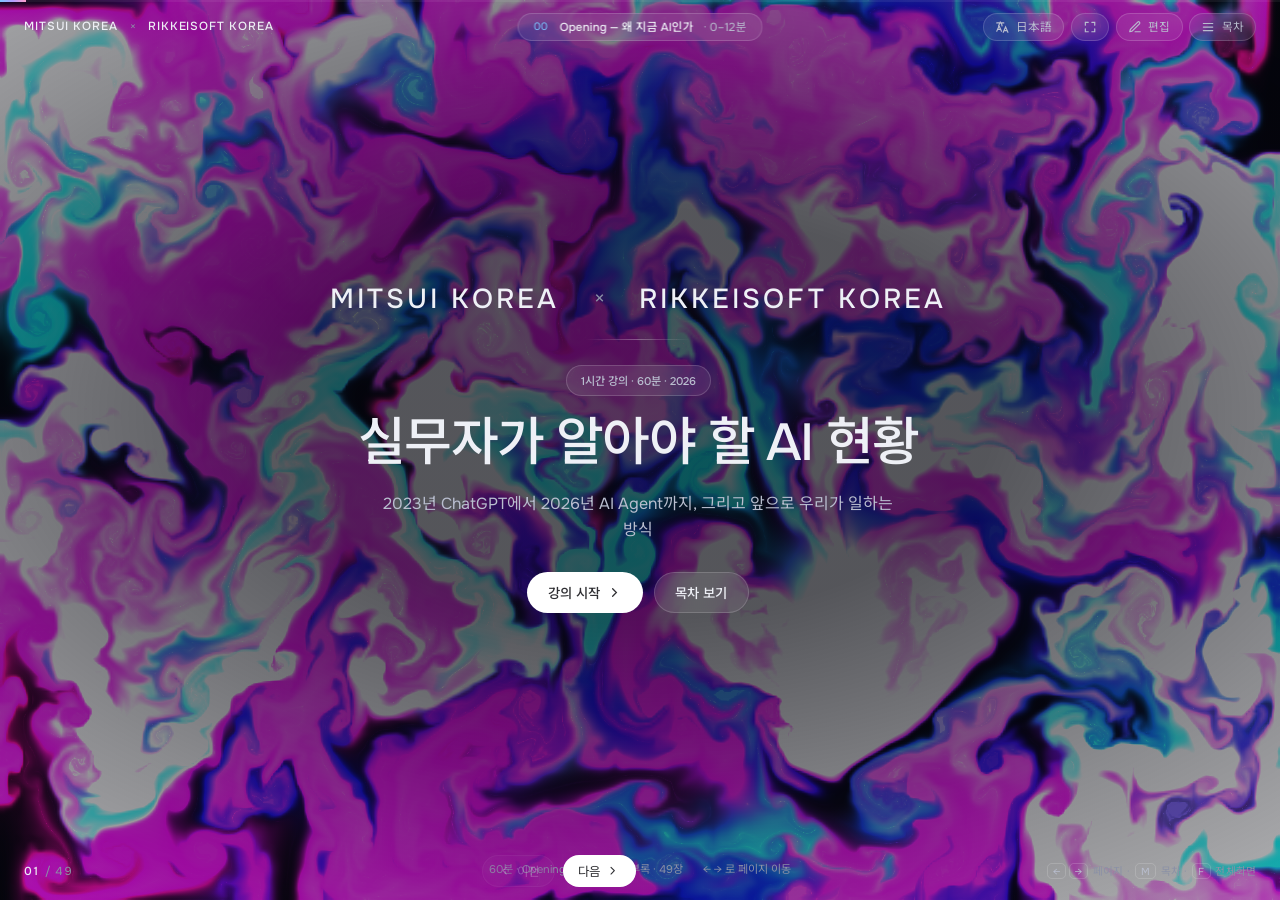
==== commit 7ebde43e: "Remove hand-raise polls and tally widgets - Deleted the opening hand-raise slide; opening now runs  " ====
--- a/ai-briefing.html
+++ b/ai-briefing.html
@@ -1558,14 +1558,6 @@
     .ws-timer .rv-btn { margin-top: 0; }
     .ws-timer.done .ws-digits { color: #ff6b7a; animation: wsBlink 1s steps(2) infinite; }
     @keyframes wsBlink { 50% { opacity: 0.25; } }
-    .tl-wrap { margin-top: 0.9rem; }
-    .tl-wrap > b { color: var(--heading); }
-    .tl-row { display: grid; grid-template-columns: repeat(auto-fit, minmax(9.5rem, 1fr)); gap: 0.8rem; margin-top: 0.6rem; }
-    .tl-btn { display: flex; align-items: center; justify-content: space-between; gap: 0.6rem; padding: 0.6rem 0.95rem;
-      border-radius: 12px; border: 1px solid var(--glass-border); background: var(--glass-soft); color: var(--heading);
-      font: inherit; font-size: 0.92rem; cursor: pointer; transition: border-color 0.15s ease; }
-    .tl-btn:hover { border-color: var(--cyan); }
-    .tl-count { font-size: 1.25rem; font-weight: 700; color: var(--cyan); font-variant-numeric: tabular-nums; }
 
     /* 사진이 없는 split 패널은 숨기고 본문을 전체 폭으로 (편집 모드에서는 업로드 슬롯 유지) */
     body:not(.is-editing) .col-fig.fig-empty { display: none; }
@@ -2958,20 +2950,6 @@
         ${card("③ 격차가 생긴다", "같은 도구를 줘도 결과가 갈린다. 그 차이는 <b>도구가 아니라 쓰는 법</b>에서 온다", "accent-m")}
       </div>`
         + `<p class="src">위 시간은 강사가 실제 업무에서 측정한 <b>경험 기준 예시</b>입니다. 업무 성격에 따라 달라질 수 있습니다. 산업 전체의 수치는 <b>Part 1</b>에서 출처와 함께 확인합니다.</p>`
-    },
-
-    /* ── 아이스브레이커 ─────────────────────────────────────── */
-    {
-      ch: 0, nav: "손들기 — 이번 주 AI 사용", img: "node-graph", cls: "roomy",
-      kicker: "Opening · 참여 — 손들기 · 5–6분",
-      title: "시작 전에 — <em>이번 주에 AI를 몇 번</em> 쓰셨나요?",
-      lead: "방금 본 것들이 남 얘기처럼 느껴지셨을 수도 있습니다. 그럼 여러분은 어디쯤 계신가요? 손을 들어 주시면 제가 세어서 화면에 남기고, 오늘 이야기의 깊이를 여기에 맞추겠습니다.",
-      body: `<div class="tl-wrap"><b>손들기 — 지난 한 주 기준</b><div class="tl-row"><button type="button" class="tl-btn">거의 안 썼다<span class="tl-count">0</span></button><button type="button" class="tl-btn">가끔 검색 대신<span class="tl-count">0</span></button><button type="button" class="tl-btn">거의 매일 쓴다<span class="tl-count">0</span></button><button type="button" class="tl-btn">업무에 붙여 쓴다<span class="tl-count">0</span></button><button type="button" class="tl-btn">팀에 적용 중<span class="tl-count">0</span></button></div></div>`
-        + `<div class="grid g3" style="margin-top:1.1rem">
-        ${card("많이 나오는 답", ["“계정은 있는데 손이 안 간다”", "“번역·요약 정도만”"], "accent-m")}
-        ${card("오늘의 목표", ["도구를 하나 더 아는 것이 아니라", "<b>내 업무 하나를 바꾸는 것</b>"], "accent-c")}
-        ${card("한 가지 약속", ["오늘 끝날 때 각자 <b>가져갈 것 하나</b>는", "반드시 손에 쥐고 가시게 하겠습니다"], "accent-v")}
-      </div>`
     },
 
     {
@@ -3064,13 +3042,13 @@
       body: table(
         ["시간", "파트", "무엇을 하나"],
         [
-          ["0–6분",   "Opening",           "왜 지금 AI인가 · 실제 사례 · <b>손들기</b>"],
+          ["0–6분",   "Opening",           "왜 지금 AI인가 · 직무별 실제 사례"],
           ["6–12분",  "강사 소개",         "실무 활용 방식과 <b>실제 결과물</b> 시연"],
           ["12–20분", "Part 1. 통계",      "<b>퀴즈</b>로 시작 — 도입률 · 성과 격차 · 성숙도"],
           ["20–34분", "Part 2. 개념 · Agent System", "Harness · MCP · Skills와 핵심 용어 정리"],
           ["34–50분", "Part 3. 팀 활동",   "자동화 · 개선하고 싶은 내 업무를 적고 발표"],
           ["50–55분", "Part 4. 시나리오",  "Level 1~5 · 2027~2030, AI는 어디까지 가는가"],
-          ["55–60분", "Q&A · 마무리",      "주제 투표 · <b>2분 실습</b>으로 마무리"]
+          ["55–60분", "Q&A · 마무리",      "자유 질문 · <b>2분 실습</b>으로 마무리"]
         ]
       ) + `<p class="note">부록에 <b style="color:var(--heading)">2026 AI Tools 카탈로그와 참고 슬라이드</b>를 담아 두었습니다. 팀 활동과 실무에서 참고하세요.</p>`
     },
@@ -3490,7 +3468,7 @@
         ${card("Level 4 — Multi-Agent", "사람이 여러 AI를 관리한다.<br><br>Research + Analysis + Document + Reviewer Agent", "accent-v")}
         ${card("Level 5 — Outcome", "Task가 아니라 Outcome을 맡긴다.<br><br>“고객 이탈률을 낮출 방안을 찾고 실행안을 제안해라.”", "accent-m")}
       </div>`
-      + `<p class="note">현재 대부분의 기업은 <b>Level 2~3</b> 사이에 있습니다. Level 5는 아직 미래 Scenario에 가깝습니다.</p><div class="tl-wrap"><b>손들기 투표 — 내 업무는 지금 어느 Level?</b><div class="tl-row"><button type="button" class="tl-btn">L1 Assistant<span class="tl-count">0</span></button><button type="button" class="tl-btn">L2 Copilot<span class="tl-count">0</span></button><button type="button" class="tl-btn">L3 Agent<span class="tl-count">0</span></button><button type="button" class="tl-btn">L4 Multi<span class="tl-count">0</span></button><button type="button" class="tl-btn">L5 Outcome<span class="tl-count">0</span></button></div></div>`
+      + `<p class="note">현재 대부분의 기업은 <b>Level 2~3</b> 사이에 있습니다. Level 5는 아직 미래 Scenario에 가깝습니다. 여러분의 업무는 지금 어느 단계에 있는지 한번 짚어보세요.</p>`
     },
 
     {
@@ -3554,7 +3532,7 @@
     { ch: 5, divider: true, nav: "Q&A 안내",
       partLabel: "Q&A", title: "질문과 <em>대화</em>",
       teaser: "남은 시간은 여러분의 질문으로 채웁니다.",
-      bullets: ["먼저 다룰 주제 투표", "자유 질문 · 팀 세션 주제 이어가기", "2분 실습 — 다음 주에 바꿀 것 하나", "마지막 메시지"],
+      bullets: ["자유 질문 · 팀 세션 주제 이어가기", "2분 실습 — 다음 주에 바꿀 것 하나", "마지막 메시지"],
       time: "55–60분" },
 
     {
@@ -3562,8 +3540,7 @@
       kicker: "Q&A · 55–60분",
       title: "Q&A — <em>무엇이든</em> 물어보세요",
       lead: "정답을 말하는 시간이 아니라, 여러분의 업무에 붙여 보는 시간입니다.",
-      body: `<div class="tl-wrap"><b>먼저 다룰 주제를 골라 주세요 — 손을 들면 제가 누르겠습니다</b><div class="tl-row"><button type="button" class="tl-btn">내 업무 적용<span class="tl-count">0</span></button><button type="button" class="tl-btn">보안 · 사내 규정<span class="tl-count">0</span></button><button type="button" class="tl-btn">어떤 도구부터<span class="tl-count">0</span></button><button type="button" class="tl-btn">팀 확산 방법<span class="tl-count">0</span></button></div></div>`
-        + `<div class="grid g3" style="margin-top:1.1rem">
+      body: `<div class="grid g3">
         ${card("이런 질문 환영", ["내 업무엔 무엇부터 적용하나", "보안 · 사내 규정이 걱정될 때", "어떤 도구부터 시작하나"], "accent-c")}
         ${card("팀 세션에서 이어서", ["발표에서 못다 한 이야기", "비슷한 업무끼리 묶어서 논의"], "accent-v")}
         ${card("강의가 끝난 뒤에도", ["오늘 자료는 공유됩니다", "개별 질문은 강사에게 언제든지"], "accent-m")}
@@ -3828,20 +3805,6 @@
         ${card("③ 差が生まれる", "同じ道具を渡しても結果は分かれる。その差は<b>道具ではなく使い方</b>から来る", "accent-m")}
       </div>`
         + `<p class="src">上記の時間は講師が実務で測定した<b>経験ベースの例</b>です。業務の性質により変わり得ます。業界全体の数値は<b>Part 1</b>で出典と共に確認します。</p>`
-    },
-
-    /* ── アイスブレイク ─────────────────────────────────────── */
-    {
-      ch: 0, nav: "挙手 — 今週のAI利用", img: "node-graph", cls: "roomy",
-      kicker: "Opening · 参加 — 挙手 · 5–6分",
-      title: "始める前に — <em>今週AIを何回</em>使いましたか?",
-      lead: "今ご覧になったものが他人事に感じられたかもしれません。では皆さんはどのあたりでしょうか?手を挙げていただければ数えて画面に残し、今日の話の深さをここに合わせます。",
-      body: `<div class="tl-wrap"><b>挙手 — この一週間</b><div class="tl-row"><button type="button" class="tl-btn">ほとんど使っていない<span class="tl-count">0</span></button><button type="button" class="tl-btn">たまに検索代わりに<span class="tl-count">0</span></button><button type="button" class="tl-btn">ほぼ毎日使う<span class="tl-count">0</span></button><button type="button" class="tl-btn">業務に組み込んでいる<span class="tl-count">0</span></button><button type="button" class="tl-btn">チームに展開中<span class="tl-count">0</span></button></div></div>`
-        + `<div class="grid g3" style="margin-top:1.1rem">
-        ${card("よくある答え", ["「アカウントはあるが手が伸びない」", "「翻訳・要約くらい」"], "accent-m")}
-        ${card("今日の目標", ["ツールをもう一つ知ることではなく", "<b>自分の業務を一つ変えること</b>"], "accent-c")}
-        ${card("一つの約束", ["今日の終わりに各自<b>持ち帰るもの一つ</b>は", "必ず手に握って帰っていただきます"], "accent-v")}
-      </div>`
     },
 
     {
@@ -3934,13 +3897,13 @@
       body: table(
         ["時間", "パート", "何をするか"],
         [
-          ["0–6分",   "Opening",            "なぜ今AIなのか・実際の事例・<b>挙手</b>"],
+          ["0–6分",   "Opening",            "なぜ今AIなのか・職務別の実際の事例"],
           ["6–12分",  "講師紹介",           "実務での使い方と<b>実際の成果物</b>のデモ"],
           ["12–20分", "Part 1. 統計",       "<b>クイズ</b>で開始 — 導入率・成果の格差・成熟度"],
           ["20–34分", "Part 2. 概念 · Agent System", "Harness・MCP・Skillsと主要用語の整理"],
           ["34–50分", "Part 3. チーム活動", "自動化・改善したい自分の業務を書いて発表"],
           ["50–55分", "Part 4. シナリオ",   "Level 1〜5・2027〜2030年、AIはどこまで行くのか"],
-          ["55–60分", "Q&A・まとめ",        "テーマ投票・<b>2分実習</b>で締め"]
+          ["55–60分", "Q&A・まとめ",        "自由質問・<b>2分実習</b>で締め"]
         ]
       ) + `<p class="note">付録に<b style="color:var(--heading)">2026 AI Toolsカタログと参考スライド</b>を入れてあります。チーム活動と実務で参考にしてください。</p>`
     },
@@ -4360,7 +4323,7 @@
         ${card("Level 4 — Multi-Agent", "人が複数のAIを管理する。<br><br>Research + Analysis + Document + Reviewer Agent", "accent-v")}
         ${card("Level 5 — Outcome", "TaskではなくOutcomeを任せる。<br><br>『顧客離脱率を下げる方策を見つけ、実行案を提案せよ。』", "accent-m")}
       </div>`
-      + `<p class="note">現在ほとんどの企業は<b>Level 2〜3</b>の間にいます。Level 5はまだ未来のScenarioに近いものです。</p><div class="tl-wrap"><b>挙手投票 — 自分の業務は今どのLevel?</b><div class="tl-row"><button type="button" class="tl-btn">L1 Assistant<span class="tl-count">0</span></button><button type="button" class="tl-btn">L2 Copilot<span class="tl-count">0</span></button><button type="button" class="tl-btn">L3 Agent<span class="tl-count">0</span></button><button type="button" class="tl-btn">L4 Multi<span class="tl-count">0</span></button><button type="button" class="tl-btn">L5 Outcome<span class="tl-count">0</span></button></div></div>`
+      + `<p class="note">現在ほとんどの企業は<b>Level 2〜3</b>の間にいます。Level 5はまだ未来のScenarioに近いものです。ご自身の業務が今どの段階にあるか、一度考えてみてください。</p>`
     },
 
     {
@@ -4424,7 +4387,7 @@
     { ch: 5, divider: true, nav: "Q&A 案内",
       partLabel: "Q&A", title: "質問と<em>対話</em>",
       teaser: "残りの時間は皆さんの質問で埋めます。",
-      bullets: ["先に扱うテーマの投票", "自由質問・チームセッションの続き", "2分実習 — 来週変えることを一つ", "最後のメッセージ"],
+      bullets: ["自由質問・チームセッションの続き", "2分実習 — 来週変えることを一つ", "最後のメッセージ"],
       time: "55–60分" },
 
     {
@@ -4432,8 +4395,7 @@
       kicker: "Q&A · 55–60分",
       title: "Q&A — <em>何でも</em>聞いてください",
       lead: "正解を話す時間ではなく、皆さんの業務に当てはめてみる時間です。",
-      body: `<div class="tl-wrap"><b>先に扱うテーマを選んでください — 手が挙がったら私が押します</b><div class="tl-row"><button type="button" class="tl-btn">自分の業務への適用<span class="tl-count">0</span></button><button type="button" class="tl-btn">セキュリティ・社内規定<span class="tl-count">0</span></button><button type="button" class="tl-btn">どのツールから<span class="tl-count">0</span></button><button type="button" class="tl-btn">チームへの展開<span class="tl-count">0</span></button></div></div>`
-        + `<div class="grid g3" style="margin-top:1.1rem">
+      body: `<div class="grid g3">
         ${card("こんな質問歓迎", ["自分の業務には何から適用するか", "セキュリティ・社内規定が気になるとき", "どのツールから始めるか"], "accent-c")}
         ${card("チームセッションの続き", ["発表で話しきれなかったこと", "似た業務同士をまとめて議論"], "accent-v")}
         ${card("講義が終わった後も", ["今日の資料は共有されます", "個別の質問はいつでも講師まで"], "accent-m")}
@@ -5126,12 +5088,6 @@
   document.addEventListener("click", (e) => {
     const rv = e.target.closest(".rv-btn");
     if (rv && !rv.dataset.ws) { rv.closest(".quiz-item")?.classList.add("is-open"); return; }
-    const tl = e.target.closest(".tl-btn");
-    if (tl) {
-      const c = tl.querySelector(".tl-count");
-      if (c) c.textContent = String((parseInt(c.textContent, 10) || 0) + 1);
-      return;
-    }
     const tw = e.target.closest("[data-ws]");
     if (!tw) return;
     const act = tw.dataset.ws;
